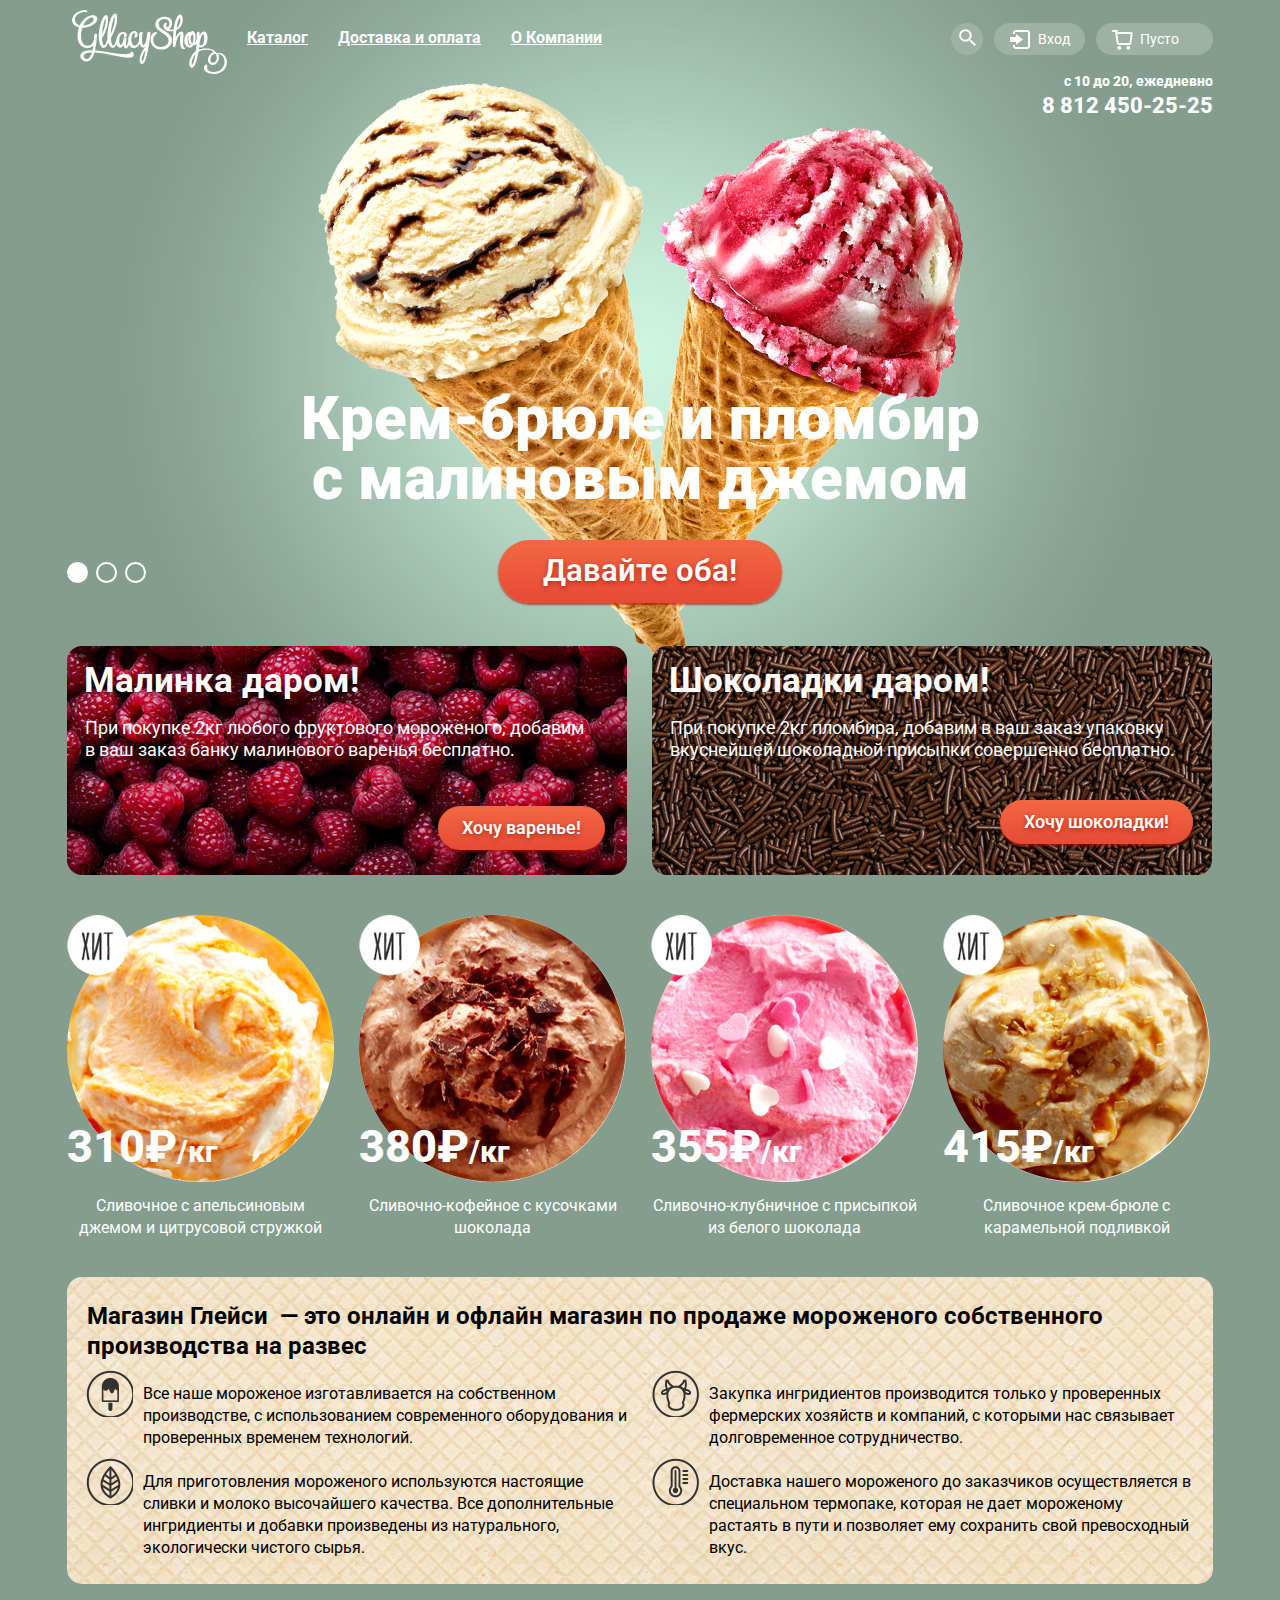
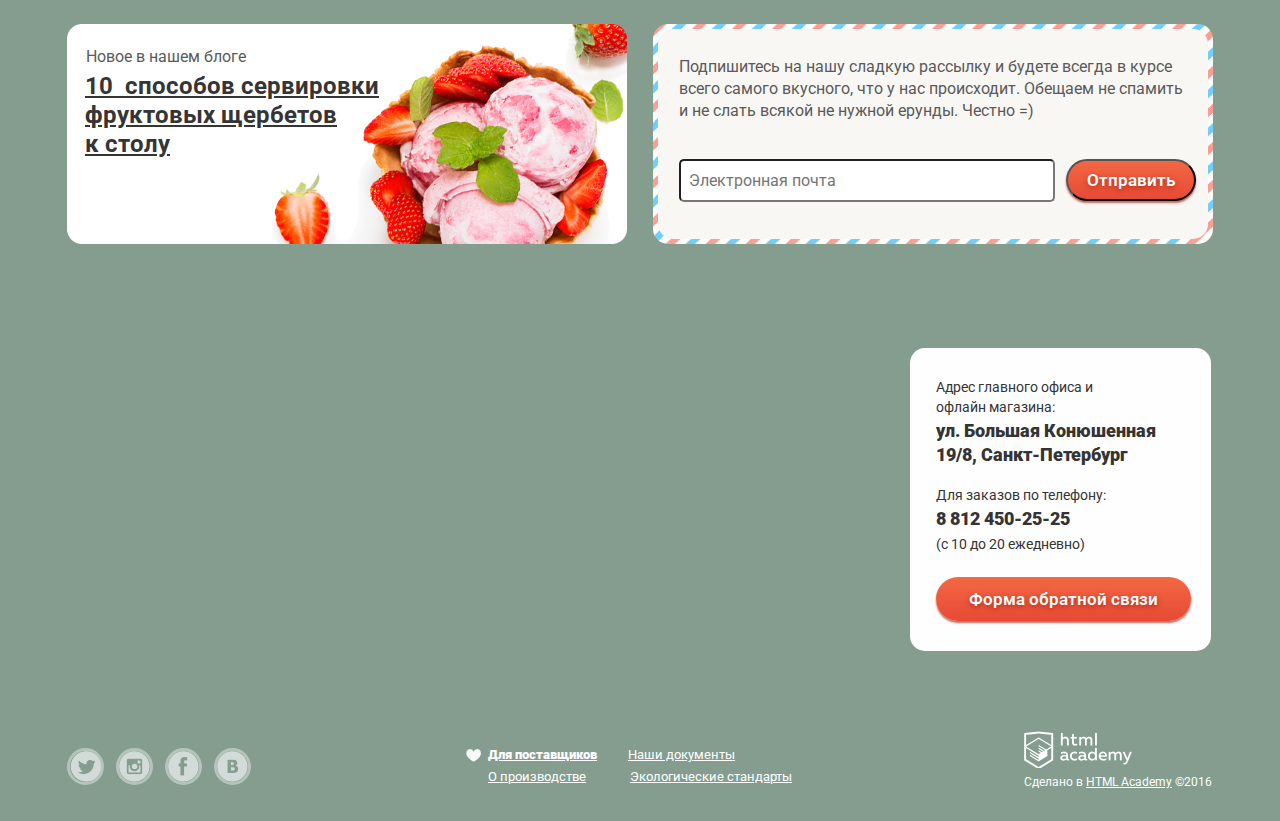
==== index.html @ 942606e0 "Ховеры финал" ====
<!DOCTYPE html>
<html lang="ru">
  <head>
    <meta charset="utf-8">
    <title>Gllacy Shop</title>
    <link href="https://fonts.googleapis.com/css?family=Roboto:700,900,500&subset=latin,cyrillic" rel="stylesheet" type="text/css">
    <link rel="stylesheet" href="css/normalize.css">
    <link rel="stylesheet" href="css/style.css">
  </head>
  <body>
    <input type="radio" id="btn-1" name="toggle" checked>
    <input type="radio" id="btn-2" name="toggle">
    <input type="radio" id="btn-3" name="toggle">
    <div class="site-wrapper">
      <div class="content-wrapper">
        <header class="main-header clearfix">
          <img class="header-logo" src="img/main-logo.svg" alt="Gllacy Shop" width="154" height="64">
          <nav class="main-navigation">
            <ul class="topmenu">
              <li>
                <a href="catalog.html">Каталог</a>
                <ul class="submenu">
                  <li>
                    <a href="#">Новинки</a>
                  </li>
                  <li>
                    <a href="catalog.html">Сливочное</a>
                  </li>
                  <li>
                    <a href="#">Щербеты</a>
                  </li>
                  <li>
                    <a href="#">Фруктовый лед</a>
                  </li>
                  <li>
                    <a href="#">Мелорин</a>
                  </li>
                </ul>
              </li>
              <li>
                <a href="#">Доставка и оплата</a>
              </li>
              <li>
                <a href="#">О Компании</a>
              </li>
            </ul>
          </nav>
          <div class="user-block-wrapper">
            <div class="user-block">
              <div class="user-block1">
                <a class="user-block-item search" href="#">Поиск</a>
                <div class="search-field">
                  <form action="#" method="post">
                    <input type="text" name="search" placeholder="Что ищем?">
                </form>
                </div>
              </div>
              <div class="user-block2 clearfix">
                <a class="user-block-item login" href="#">Вход</a>
                <div class="login-field">
                  <form action="#" method="post">
                    <input type="text" name="login" placeholder="Электронная почта">
                    <input type="password" name="password" placeholder="Пароль">
                  </form>
                  <div class="login-btn">
                    <a class="login-btn-enter" href="#">Войти</a>
                  </div>
                  <div class="login-links">
                    <a href="#">Забыли пароль?</a>
                    <a href="#">Новая регистрация</a>
                  </div>
                </div>
              </div>
              <div class="user-block3">
                <a class="user-block-item cart" href="#">Пусто</a>
                <div class="cart-field clearfix">
                  <table>
                    <tr>
                      <td class="cell-1">
                        <button type="button">Удалить</button>
                      </td>
                      <td class="cell-2">
                        <img src="img/1.jpg" alt="Мороженое" width="33" height="33">
                      </td>
                      <td class="cell-3">Пломбир с апельсиновым джемом</td>
                      <td class="cell-4">1,5 кг <span>х 200 руб.</span></td>
                      <td class="cell-5">300 руб.</td>
                    </tr>
                    <tr>
                      <td>
                        <button type="button">Удалить</button>
                      </td>
                      <td>
                        <img src="img/3.jpg" alt="Мороженое" width="33" height="33">
                      </td>
                      <td>Клубничный пломбир с присыпкой из белого шоколада</td>
                      <td>1,5 кг <span>х 300 руб.</span></td>
                      <td>450 руб.</td>
                    </tr>
                  </table>
                  <p>Итого: 750 руб.</p>
                  <a class="cart-btn" href="#">Оформить заказ</a>
                </div>
              </div>
            </div>
            <div class="header-contacts">
              <p>с 10 до 20, ежедневно<p>
              <div>8 812 450-25-25</div>
            </div>
          </div>
        </header>
        <div class="slider">
          <div class="slide" id="slide1">
            <div class="slide-title">Крем-брюле и пломбир с малиновым джемом</div>
            <a class="slide-btn" href="#">Давайте оба!</a>
          </div>
          <div class="slide" id="slide2">
            <div class="slide-title">Шоколадный пломбир и лимонный сорбет</div>
            <a class="slide-btn" href="#">Давайте оба!</a>
          </div>
          <div class="slide" id="slide3">
            <div class="slide-title">Пломбир с помадкой и клубничный щербет</div>
            <a class="slide-btn" href="#">Давайте оба!</a>
          </div>
          <div class="slider-controls">
            <label for="btn-1"></label>
            <label for="btn-2"></label>
            <label for="btn-3"></label>
          </div>
        </div>
        <main class="main-content">
          <section class="goods">
            <div class="action clearfix">
              <div class="action-item background-raspberry">
                <h2 class="action-header">Малинка даром!</h2>
                <p class="action-paragraph">При покупке 2кг любого фруктового мороженого, добавим<br>в ваш заказ банку малинового варенья бесплатно.</p>
                <a class="action-btn" href="#">Хочу варенье!</a>
              </div>
              <div class="action-item background-chocolate">
                <h2 class="action-header">Шоколадки даром!</h2>
                <p class="action-paragraph">При покупке 2кг пломбира, добавим в ваш заказ упаковку вкуснейшей шоколадной присыпки совершенно бесплатно.</p>
                <a class="action-btn1" href="#">Хочу шоколадки!</a>
              </div>
            </div>
            <div class="ice-cream">
              <div class="ice-cream-item">
                <div class="ice-cream-hit">
                  <img src="img/1.jpg" alt="Мороженое" width="267" height="267">
                  <p class="ice-cream-paragraph"><span>310&#8381;</span>/кг</p>
                </div>
                <div class="ice-cream-links">
                  <a href="#">Сливочное с апельсиновым джемом и цитрусовой стружкой</a>
                  <a class="btn btn-hidden" href="#">Быстрый просмотр</a>
                </div>
              </div>
              <div class="ice-cream-item">
                <div class="ice-cream-hit">
                  <img src="img/2.jpg" alt="Мороженое" width="267" height="267">
                  <p class="ice-cream-paragraph"><span>380&#8381;</span>/кг</p>
                </div>
                <div class="ice-cream-links">
                  <a href="#">Сливочно-кофейное с кусочками шоколада</a>
                  <a class="btn btn-hidden" href="#">Быстрый просмотр</a>
                </div>
              </div>
              <div class="ice-cream-item">
                <div class="ice-cream-hit">
                  <img src="img/3.jpg" alt="Мороженое" width="267" height="267">
                  <p class="ice-cream-paragraph"><span>355&#8381;</span>/кг</p>
                </div>
                <div class="ice-cream-links">
                  <a href="#">Сливочно-клубничное с присыпкой из белого шоколада</a>
                  <a class="btn btn-hidden" href="#">Быстрый просмотр</a>
                </div>
              </div>
              <div class="ice-cream-item">
                <div  class="ice-cream-hit">
                  <img src="img/4.jpg" alt="Мороженое" width="267" height="267">
                  <p class="ice-cream-paragraph"><span>415&#8381;</span>/кг</p>
                </div>
                <div class="ice-cream-links">
                  <a href="#">Сливочное крем-брюле с карамельной подливкой</a>
                  <a class="btn btn-hidden" href="#">Быстрый просмотр</a>
                </div>
              </div>
            </div>
          </section>
          <div class="about clearfix">
            <h3 class="about-header">Магазин Глейси&ensp;&#8212; это онлайн и офлайн магазин по продаже мороженого собственного производства на развес</h3>
            <div class="article article-ice-cream">
              <p>Все наше мороженое изготавливается на собственном производстве, с использованием современного оборудования и проверенных временем технологий.</p>
            </div>
            <div class="article article-cow">
              <p>Закупка ингридиентов производится только у проверенных фермерских хозяйств и компаний, с которыми нас связывает долговременное сотрудничество.</p>
            </div>
            <div class="article article-leaf">
              <p>Для приготовления мороженого используются настоящие сливки и молоко высочайшего качества. Все дополнительные ингридиенты и добавки произведены из натурального, экологически чистого сырья.</p>
            </div>
            <div class="article article-thermometer">
              <p>Доставка нашего мороженого до заказчиков осуществляется в специальном термопаке, которая не дает мороженому растаять в пути и позволяет ему сохранить свой превосходный вкус.</p>
            </div>
          </div>
          <div class="news clearfix">
            <div class="news-blog">
              <p>Новое в нашем блоге</p>
              <a href="#"><h3 class="news-header">10&ensp;способов сервировки<br>фруктовых щербетов<br>к столу</h3></a>
            </div>
            <div class="news-subscription">
              <div class="news-subscription-bg">
                <p>Подпишитесь на нашу сладкую рассылку и будете всегда в курсе всего самого вкусного, что у нас происходит. Обещаем не спамить<br>и не слать всякой не нужной ерунды. Честно =)</p>
                <form action="https://echo.htmlacademy.ru" method="post">
                  <input type="text" name="mail" placeholder="Электронная почта">
                  <button class="form-btn" type="submit"> Отправить</button>
                </form>
              </div>
            </div>
          </div>
        </main>
        <div class="map">
          <!-- Карта Google -->
          <!-- TODO: Как приделать маркер с мороженым к карте Google? -->
          <div class="map-contacts">
            <p class="map-contacts-normal">Адрес главного офиса и<br>офлайн магазина:</p>
            <div class="map-contacts-bold">ул. Большая Конюшенная<br>19/8, Санкт-Петербург</div>
            <p class="map-contacts-normal">Для заказов по телефону:</p>
            <div class="map-contacts-phone">8 812 450-25-25</div>
            <p class="map-contacts-normal">(с 10 до 20 ежедневно)</p>
            <a class="contacts-btn" href="#">Форма обратной связи</a>
          </div>
        </div>
        <footer class="main-footer clearfix">
          <div class="footer-social">
            <ul>
              <li>
                <a class="social social-twitter" href="#">Twitter</a>
              </li>
              <li>
                <a class="social social-instagram" href="#">Instagram</a>
              </li>
              <li>
                <a class="social social-facebook" href="#">Facebook</a>
              </li>
              <li>
                <a class="social social-vk" href="#">В Контакте</a>
              </li>
            </ul>
          </div>
          <div class="footer-documents">
            <ul>
              <li class="heart">
                <a href="#">Для поставщиков</a>
              </li>
              <li>
                <a href="#">Наши документы</a>
              </li>
              <li>
                <a href="#">О производстве</a>
              </li>
              <li>
                <a href="#">Экологические стандарты</a>
              </li>
            </ul>
          </div>
          <div class="footer-copyright">
            <img src="img/htmlacademy-logo.png" alt="HTML Academy" width="108" height="37">
            <p>Сделано в <a href="https://htmlacademy.ru/">HTML Academy</a> &#169;2016</p>
          </div>
        </footer>
      </div>
    </div>
    <script src="js/scripts.js"></script>
  </body>
</html>
---- css/style.css ----
body {
  font-size: 16px;
  line-height: 22px;
  font-family: "Roboto", "Arial", sans-serif;

  background-color: #849d8f;
}

body > input[type="radio"] {
  display: none;
}

/*=====Sprite=====*/
.sprite {
  display: block;

  background-image: url("../img/sprite.png");
  background-repeat: no-repeat;
}

.sprite-checkbox-off {
  width: 20px;
  height: 20px;

  background-position: -10px -10px;
}

.sprite-checkbox-on {
  width: 20px;
  height: 20px;

  background-position: -10px -50px;
}

.sprite-icon-cart {
  width: 21px;
  height: 20px;

  background-position: -10px -90px;
}

.sprite-icon-cow {
  width: 47px;
  height: 47px;

  background-position: -10px -130px;
}

.sprite-icon-fb {
  width: 31px;
  height: 31px;

  background-position: -10px -197px;
}

.sprite-icon-heart {
  width: 15px;
  height: 13px;

  background-position: -10px -248px;
}

.sprite-icon-ice-cream {
  width: 47px;
  height: 47px;

  background-position: -10px -281px;
}

.sprite-icon-instagram {
  width: 31px;
  height: 31px;

  background-position: -10px -348px;
}

.sprite-icon-leaf {
  width: 47px;
  height: 47px;

  background-position: -10px -399px;
}

.sprite-icon-login {
  width: 20px;
  height: 19px;

  background-position: -10px -466px;
}

.sprite-icon-search {
  width: 17px;
  height: 17px;

  background-position: -10px -505px;
}

.sprite-icon-thermometer {
  width: 47px;
  height: 47px;

  background-position: -10px -542px;
}

.sprite-icon-twitter {
  width: 31px;
  height: 31px;

  background-position: -10px -609px;
}

.sprite-icon-vk {
  width: 31px;
  height: 31px;

  background-position: -10px -660px;
}

.sprite-radio-off {
  width: 20px;
  height: 20px;

  background-position: -10px -711px;
}

.sprite-radio-on {
  width: 20px;
  height: 20px;

  background-position: -10px -751px;
}

.sprite {
  display: block;

  background-image: url("../img/hover-sprite.png");
  background-repeat: no-repeat;
}

.sprite-hover-cart {
  width: 21px;
  height: 20px;

  background-position: -10px -10px;
}

.sprite-hover-login {
  width: 20px;
  height: 19px;

  background-position: -10px -50px;
}

.sprite-hover-search {
  width: 17px;
  height: 17px;

  background-position: -10px -89px;
}

.site-wrapper {
  background-repeat: no-repeat;
  background-position: top center;

  -webkit-transition: background-image 0.5s ease, background-color 0.5s ease;
          transition: background-image 0.5s ease, background-color 0.5s ease;
}

.site-wrapper:before,
.site-wrapper:after {
  content: "";

  visibility: hidden;
}

.site-wrapper:before,
.site-wrapper:after {
  background-image: url("../img/slide-picture1.png");
}

.site-wrapper:after {
  background-image: url("../img/slide-picture2.png");
}

.content-wrapper {
  min-width: 860px;
  max-width: 1146px;
  margin: 0 auto;
  padding: 0 27px;
}

.clearfix::after {
  content: "";

  display: table;
  clear: both;
}

/*=====Slider=====*/
.slider {
  position: relative;

  padding-top: 270px;

  text-align: center;
  color: #ffffff;
}

.slide {
  display: none;
}

.slide-title {
  width: 700px;
  margin: 0 auto;
  margin-bottom: 30px;

  font-weight: 900;
  font-size: 60px;
  line-height: 60.35px;
}

.slide-btn {
  display: inline-block;
  margin-bottom: 43px;
  padding: 0 45px;

  font-weight: 600;
  font-size: 31.48px;
  line-height: 62.93px;
  vertical-align: top;
  color: #ffffff;
  text-decoration: none;
  text-shadow: 0 2px 5px rgba(160, 32, 11, 0.76);

  background: #f26843;
  background: -webkit-linear-gradient(top, #f26843 0%, #e74a35 100%);
  background:         linear-gradient(to bottom, #f26843 0%, #e74a35 100%);
  border-radius: 100px;
  box-shadow: 0 2px 2px rgba(172, 16, 0, 0.64);
}

.slide-btn:hover {
  background: -webkit-linear-gradient(top, #f58669 0%, #ec6f5e 100%);
  background:         linear-gradient(to bottom, #f58669 0%, #ec6f5e 100%);
  box-shadow: 0 2px 2px rgba(172, 16, 0, 1);
}

.slide-btn:active {
  background: -webkit-linear-gradient(top, #d84732 0%, #e1613e 100%);
  background:         linear-gradient(to bottom, #d84732 0%, #e1613e 100%);
  box-shadow: inset 0 2px 2px rgba(172, 16, 0, 1);
}

.slider-controls {
  position: absolute;
  bottom: 62px;
  left: 0;
  z-index: 20;

  font-size: 0;
}

.slider-controls label {
  display: inline-block;
  width: 17px;
  height: 17px;
  margin-right: 8px;

  vertical-align: top;

  background-color: transparent;
  border: 2px solid #ffffff;
  border-radius: 50%;
  cursor: pointer;
}

#btn-1:checked ~ .site-wrapper #slide1,
#btn-2:checked ~ .site-wrapper #slide2,
#btn-3:checked ~ .site-wrapper #slide3 {
  display: block;
}

#btn-1:checked ~ .site-wrapper {
  background-color: #849d8f;
  background-image: url("../img/slide-picture1.png");
}

#btn-2:checked ~ .site-wrapper {
  background-color: #8996a6;
  background-image: url("../img/slide-picture2.png");
}

#btn-3:checked ~ .site-wrapper {
  background-color: #9d8b84;
  background-image: url("../img/slide-picture3.png");
}

#btn-1:checked ~ .site-wrapper label[for="btn-1"],
#btn-2:checked ~ .site-wrapper label[for="btn-2"],
#btn-3:checked ~ .site-wrapper label[for="btn-3"] {
  background-color: #ffffff;
}

/*=====Header=====*/
.header-logo {
  float: left;
  width: 165px;
  padding-top: 10px;
}

.main-navigation {
  float: left;
  width: 600px;
  padding-top: 17px;
}

.main-navigation ul {
  position: relative;

  padding: 0;

  list-style: none;
  font-size: 0;
}

.main-navigation > ul > li {
  position: relative;

  display: inline-block;
  padding-bottom: 10px;

  font-size: 16px;
  line-height: 22px;
  vertical-align: top;
}

.main-navigation > ul > li > a {
  display: block;
  padding: 10px 15px;

  font-weight: bold;
  font-size: 16px;
  color: #ffffff;
}

.main-navigation > ul > li > a:hover {
  color: #343434;
  text-decoration: none;

  background-color: #f7f6f3;
  border-radius: 30px;
}

.topmenu .submenu {
  position: absolute;
  top: 43px;
  left: -8px;
  z-index: 20;

  display: none;
  width: 144px;
  margin: 0;

  background-color: #f8f7f4;
  border-radius: 5px;
}

.topmenu li:hover .submenu {
  display: block;
}

ul.submenu {
  padding: 0;
}

.submenu li {
  display: block;
  margin: 0;

  font-size: 14px;
  line-height: 19px;

  border-radius: 5px;
}

.submenu li:hover {
  background-color: #fbded9;
}

.submenu a {
  display: block;
  padding-top: 8px;
  padding-bottom: 8px;
  padding-left: 20px;

  font-weight: 500;
  font-size: 14px;
  line-height: 19px;
  color: #343434;
  text-decoration: none;
}

.submenu li:first-child a {
  font-weight: 900;
}

.submenu li:first-child::after {
  content: "";
  position: absolute;
  top: 35px;
  left: 6px;

  display: block;
  width: 128px;
  height: 1px;

  background-color: rgba(52, 52, 52, 0.2);
}

.user-block-wrapper {
  float: right;
  width: 290px;
  padding-top: 23px;
}

.user-block {
  margin-bottom: 12px;
  padding-left: 28px;

  font-size: 0;
}

.user-block > div {
  display: inline-block;

  font-size: 14px;
  vertical-align: top;
}

.user-block-item {
  display: block;

  color: #ffffff;
  text-decoration: none;
}

.user-block1 {
  position: relative;

  padding-bottom: 3px;
}

.user-block2 {
  position: relative;

  padding-bottom: 3px;
}

.user-block3 {
  position: relative;

  padding-bottom: 3px;
}

.search {
  display: block;
  width: 32px;
  height: 32px;
  margin-right: 11px;

  font-size: 0;

  background-color: #9db1a5;
  background-image: url("../img/sprite.png");
  background-repeat: no-repeat;
  background-position: -2px -499px;
  border-radius: 50%;
}

.search:hover {
  background-color: #f8f7f4;
  background-image: url("../img/hover-sprite.png");
  background-repeat: no-repeat;
  background-position: -3px -82px;
}

.login {
  width: 75px;
  height: 27px;
  margin-right: 11px;
  padding-top: 5px;
  padding-left: 16px;

  background-color: #9db1a5;
  border-radius: 30px;
}

.login:hover {
  color: #323232;

  background-color: #f8f7f4;
}

.login::before {
  content: "";

  display: inline-block;
  width: 20px;
  height: 20px;
  margin-right: 8px;

  vertical-align: middle;

  background-image: url("../img/sprite.png");
  background-repeat: no-repeat;
  background-position: -10px -466px;
}

.login:hover::before {
  background-image: url("../img/hover-sprite.png");
  background-repeat: no-repeat;
  background-position: -10px -50px;
}

.cart {
  width: 101px;
  height: 27px;
  padding-top: 5px;
  padding-left: 16px;

  background-color: #9db1a5;
  border-radius: 30px;
}

.cart:hover {
  color: #323232;

  background-color: #f8f7f4;
}

.cart::before {
  content: "";

  display: inline-block;
  width: 21px;
  height: 20px;
  margin-right: 7px;

  vertical-align: middle;

  background-image: url("../img/sprite.png");
  background-repeat: no-repeat;
  background-position: -10px -90px;
}

.cart:hover::before {
  background-image: url("../img/hover-sprite.png");
  background-repeat: no-repeat;
  background-position: -10px -10px;
}

.search-field {
  position: absolute;
  top: 35px;
  left: -308px;

  display: none;
  padding: 14px;

  background-color: #f8f7f4;
  border-radius: 5px;
}

.user-block1:hover .search-field {
  display: block;
}

.search-field input[type="text"] {
  display: block;
  width: 290px;
  height: 37px;
  padding: 0 8px;

  border-radius: 5px;
}

.login-field {
  position: absolute;
  top: 35px;
  left: -179px;
  z-index: 20;

  display: none;
  padding: 14px;
  padding-top: 22px;
  padding-bottom: 12px;

  background-color: #f8f7f4;
  border-radius: 5px;
}

.user-block2:hover .login-field {
  display: block;
}

.login-field input[type="text"],
input[type="password"] {
  display: block;
  width: 215px;
  height: 37px;
  padding: 0 8px;
  padding-left: 15px;

  border-radius: 5px;
}

.login-field input[type="text"] {
  margin-bottom: 7px;
}

.login-btn {
  float: left;
  width: 105px;
  margin-right: 17px;
}

.login-btn-enter {
  display: inline-block;
  margin-top: 13px;
  padding: 5px 30px;

  font-size: 15px;
  line-height: 24.3px;
  vertical-align: top;
  color: #ffffff;
  text-decoration: none;
  text-shadow: 0 2px 5px rgba(160, 32, 11, 0.76);

  background: #f26843;
  background: -webkit-linear-gradient(top, #f26843 0%, #e74a35 100%);
  background:         linear-gradient(to bottom, #f26843 0%, #e74a35 100%);
  border-radius: 100px;
  box-shadow: 0 2px 2px rgba(172, 16, 0, 0.64);
}

.login-btn-enter:hover {
  background: -webkit-linear-gradient(top, #f58669 0%, #ec6f5e 100%);
  background:         linear-gradient(to bottom, #f58669 0%, #ec6f5e 100%);
  box-shadow: 0 2px 2px rgba(172, 16, 0, 1);
}

.login-btn-enter:active {
  background: -webkit-linear-gradient(top, #d84732 0%, #e1613e 100%);
  background:         linear-gradient(to bottom, #d84732 0%, #e1613e 100%);
  box-shadow: inset 0 2px 2px rgba(172, 16, 0, 1);
}

.login-links {
  float: right;
  width: 120px;
  padding-top: 10px;

  font-size: 13px;
  line-height: 22.3px;
}

.login-links a {
  color: #333333;
}

.cart-field {
  position: absolute;
  top: 36px;
  left: -422px;
  z-index: 20;

  display: none;
  padding: 20px 15px;
  padding-top: 13px;

  background-color: #f8f7f4;
  border-radius: 5px;
}

.user-block3:hover .cart-field {
  display: block;
}

.cart-field table {
  height: 123px;
  margin-bottom: 15px;

  border-collapse: collapse;
  font-size: 13px;
  line-height: 14px;
  color: #333333;

  border-bottom: 1px solid #cacac7;
}

td {
  padding: 7px 5px;
}

.cell-1 {
  width: 10px;
}

.cell-2 {
  width: 36px;
}

.cell-3 {
  width: 253px;
}

.cell-4 {
  width: 132px;
  padding-left: 6px;
}

.cell-5 {
  width: 67px;
}

.cart-field table span {
  color: #808080;
}

.cart-field button {
  position: relative;

  font-size: 0;

  background-color: #f8f7f4;
  border: 0;
  outline: 0;
}

.cart-field button::before {
  content: "";
  position: absolute;
  top: 0;
  left: 0;

  width: 1px;
  height: 14px;

  background-color: #3e3e3e;
  -webkit-transform: rotate(45deg);
          transform: rotate(45deg);
}

.cart-field button::after {
  content: "";
  position: absolute;
  top: 0;
  left: 0;

  width: 1px;
  height: 14px;

  background-color: #3e3e3e;
  -webkit-transform: rotate(-45deg);
          transform: rotate(-45deg);
}

.cart-field img {
  border-radius: 50%;
}

.cart-field p {
  margin: 0;
  padding-right: 9px;

  font-weight: 900;
  font-size: 15px;
  line-height: 20px;
  text-align: right;
  color: #333333;
}

.cart-field a {
  float: right;
}

.cart-btn {
  display: inline-block;
  margin-top: 13px;
  padding: 5px 21px;

  font-size: 15px;
  line-height: 24.3px;
  vertical-align: top;
  color: #ffffff;
  text-decoration: none;
  text-shadow: 0 2px 5px rgba(160, 32, 11, 0.76);

  background: #f26843;
  background: -webkit-linear-gradient(top, #f26843 0%, #e74a35 100%);
  background:         linear-gradient(to bottom, #f26843 0%, #e74a35 100%);
  border-radius: 100px;
  box-shadow: 0 2px 2px rgba(172, 16, 0, 0.64);
}

.cart-btn:hover {
  background: -webkit-linear-gradient(top, #f58669 0%, #ec6f5e 100%);
  background:         linear-gradient(to bottom, #f58669 0%, #ec6f5e 100%);
  box-shadow: 0 2px 2px rgba(172, 16, 0, 1);
}

.cart-btn:active {
  background: -webkit-linear-gradient(top, #d84732 0%, #e1613e 100%);
  background:         linear-gradient(to bottom, #d84732 0%, #e1613e 100%);
  box-shadow: inset 0 2px 2px rgba(172, 16, 0, 1);
}

.header-contacts {
  text-align: right;
}

.header-contacts > p {
  margin: 0;

  font-weight: 800;
  font-size: 14px;
  line-height: 22px;
  color: #ffffff;
}

.header-contacts > div {
  font-weight: 800;
  font-size: 22px;
  line-height: 27px;
  color: #ffffff;
}

/*=====Main=====*/
.main-content {
  margin-bottom: 104px;
}

.action {
  margin-bottom: 40px;
}

.action-item {
  float: left;
  width: 560px;
  min-height: 229px;
  margin-right: 25px;
}

.action-item:last-child {
  margin-right: 0;
}

.action-header {
  margin: 0;
  padding-top: 24px;
  padding-left: 17px;

  font-size: 35px;
  color: #ffffff;
}

.action-paragraph {
  margin: 0;
  margin-top: 25px;
  margin-left: 18px;

  font-size: 18px;
  color: #ffffff;
}

.action-btn {
  display: inline-block;
  margin-top: 45px;
  margin-left: 371px;
  padding: 11px 24px;

  font-weight: 600;
  font-size: 18px;
  line-height: 22px;
  vertical-align: top;
  color: #ffffff;
  text-decoration: none;
  text-shadow: 0 2px 5px rgba(160, 32, 11, 0.76);

  background: #f26843;
  background: -webkit-linear-gradient(top, #f26843 0%, #e74a35 100%);
  background:         linear-gradient(to bottom, #f26843 0%, #e74a35 100%);
  border-radius: 100px;
  box-shadow: 0 2px 2px rgba(172, 16, 0, 0.64);
}

.action-btn:hover {
  background: -webkit-linear-gradient(top, #f58669 0%, #ec6f5e 100%);
  background:         linear-gradient(to bottom, #f58669 0%, #ec6f5e 100%);
  box-shadow: 0 2px 2px rgba(172, 16, 0, 1);
}

.action-btn:active {
  background: -webkit-linear-gradient(top, #d84732 0%, #e1613e 100%);
  background:         linear-gradient(to bottom, #d84732 0%, #e1613e 100%);
  box-shadow: inset 0 2px 2px rgba(172, 16, 0, 1);
}

.action-btn1 {
  display: inline-block;
  margin-top: 39px;
  margin-left: 348px;
  padding: 11px 24px;

  font-weight: 600;
  font-size: 18px;
  line-height: 22px;
  vertical-align: top;
  color: #ffffff;
  text-decoration: none;
  text-shadow: 0 2px 5px rgba(160, 32, 11, 0.76);

  background: #f26843;
  background: -webkit-linear-gradient(top, #f26843 0%, #e74a35 100%);
  background:         linear-gradient(to bottom, #f26843 0%, #e74a35 100%);
  border-radius: 100px;
  box-shadow: 0 2px 2px rgba(172, 16, 0, 0.64);
}

.action-btn1:hover {
  background: -webkit-linear-gradient(top, #f58669 0%, #ec6f5e 100%);
  background:         linear-gradient(to bottom, #f58669 0%, #ec6f5e 100%);
  box-shadow: 0 2px 2px rgba(172, 16, 0, 1);
}

.action-btn1:active {
  background: -webkit-linear-gradient(top, #d84732 0%, #e1613e 100%);
  background:         linear-gradient(to bottom, #d84732 0%, #e1613e 100%);
  box-shadow: inset 0 2px 2px rgba(172, 16, 0, 1);
}


.background-raspberry {
  background-image: url("../img/raspberry-background.png");
  background-repeat: no-repeat;
}

.background-chocolate {
  background-image: url("../img/chocolate-background.png");
  background-repeat: no-repeat;
}

.ice-cream {
  margin-bottom: 38px;

  font-size: 0;
}

.ice-cream-item {
  position: relative;

  display: inline-block;
  width: 267px;
  margin-right: 25px;

  font-size: 16px;
  line-height: 22px;
  vertical-align: top;
}

.ice-cream-item:last-child {
  margin-right: 0;
}

.ice-cream-hit {
  margin-bottom: 7px;
}

.ice-cream-hit::before {
  content: "";
  position: absolute;

  display: block;
  width: 61px;
  height: 61px;

  background-image: url("../img/hit.png");
  background-repeat: no-repeat;
}

.ice-cream-item img {
  border-radius: 50%;
}

.ice-cream-links {
  text-align: center;
}

.ice-cream-links a {
  font-size: 16px;
  line-height: 22px;
  text-align: center;
  color: #ffffff;
  text-decoration: none;
}

.ice-cream-paragraph {
  position: absolute;
  bottom: 46px;

  font-weight: 800;
  font-size: 30px;
  color: #ffffff;
}

.ice-cream-paragraph span {
  font-size: 45px;
}

.btn-hidden {
  display: none;
}

.about {
  min-height: 307px;
  margin-bottom: 40px;

  background-image: url("../img/waffles-background.jpg");
  border-radius: 15px;
}

.about-header {
  margin: 0;
  padding-top: 24px;
  padding-bottom: 22px;
  padding-left: 20px;

  font-size: 24px;
  line-height: 30px;
}

.article {
  position: relative;

  float: left;
  width: 485px;
  margin-right: 5px;
  padding-bottom: 22px;
  padding-left: 76px;

  font-size: 16px;
  line-height: 22px;
  text-align: left;
}

.article p {
  margin: 0;
}

.article-ice-cream::before {
  content: "";
  position: absolute;
  top: -13px;
  left: 19px;

  display: block;
  width: 47px;
  height: 47px;

  background-image: url("../img/sprite.png");
  background-repeat: no-repeat;
  background-position: -10px -281px;
}

.article-cow::before {
  content: "";
  position: absolute;
  top: -13px;
  left: 19px;

  display: block;
  width: 47px;
  height: 47px;

  background-image: url("../img/sprite.png");
  background-repeat: no-repeat;
  background-position: -10px -130px;
}

.article-leaf::before {
  content: "";
  position: absolute;
  top: -13px;
  left: 19px;

  display: block;
  width: 47px;
  height: 47px;

  background-image: url("../img/sprite.png");
  background-repeat: no-repeat;
  background-position: -10px -399px;
}

.article-thermometer::before {
  content: "";
  position: absolute;
  top: -13px;
  left: 19px;

  display: block;
  width: 47px;
  height: 47px;

  background-image: url("../img/sprite.png");
  background-repeat: no-repeat;
  background-position: -10px -542px;
}

.news-blog {
  float: left;
  width: 560px;
  min-height: 220px;

  background-image: url("../img/blog-background.png");
  background-repeat: no-repeat;
}

.news-blog > p {
  margin: 0;
  margin-top: 22px;
  margin-left: 19px;

  font-size: 16px;
  color: #5a5a5a;
}

.news-blog > a {
  color: #353535;
}

.news-header {
  margin: 0;
  margin-top: 4px;
  margin-left: 18px;

  font-size: 24px;
  line-height: 29px;
  color: #353535;
  text-decoration: none;
}

.news-subscription {
  float: right;
  box-sizing: border-box;
  width: 560px;
  min-height: 220px;
  padding: 5px;

  background-image: url("../img/mail.jpg");
  background-size: cover;
  border-radius: 15px;
}

.news-subscription-bg {
  min-height: 183px;
  padding-top: 27px;
  padding-left: 21px;

  background: #f8f7f4;
  background-repeat: no-repeat;
  border-radius: 15px;
}

.news-subscription-bg p {
  margin: 0;
  margin-bottom: 37px;

  font-size: 16px;
  line-height: 22px;
  color: #5a5a5a;
}

.news-subscription-bg input[type="text"] {
  width: 356px;
  height: 37px;
  padding-right: 8px;
  padding-left: 8px;

  border-radius: 5px;
}

.form-btn {
  display: inline-block;
  margin-left: 7px;
  padding: 7px 19px;

  font-weight: 600;
  font-size: 17px;
  line-height: 24.3px;
  vertical-align: top;
  color: #ffffff;
  text-decoration: none;
  text-shadow: 0 2px 5px rgba(160, 32, 11, 0.76);

  background: #f26843;
  background: -webkit-linear-gradient(top, #f26843 0%, #e74a35 100%);
  background:         linear-gradient(to bottom, #f26843 0%, #e74a35 100%);
  border-radius: 100px;
  outline: none;
  box-shadow: 0 2px 2px rgba(172, 16, 0, 0.64);
}

.form-btn:hover {
  background: -webkit-linear-gradient(top, #f58669 0%, #ec6f5e 100%);
  background:         linear-gradient(to bottom, #f58669 0%, #ec6f5e 100%);
  box-shadow: 0 2px 2px rgba(172, 16, 0, 1);
}

.form-btn:active {
  background: -webkit-linear-gradient(top, #d84732 0%, #e1613e 100%);
  background:         linear-gradient(to bottom, #d84732 0%, #e1613e 100%);
  box-shadow: inset 0 2px 2px rgba(172, 16, 0, 1);
}

/*=====Map=====*/
.map {
  margin-bottom: 80px;
}

.map-contacts {
  width: 275px;
  padding-top: 29px;
  padding-left: 26px;

  background-color: #fefefe;
  border-radius: 15px;
  -webkit-transform: translateX(843px);
          transform: translateX(843px);
}

.map-contacts-normal {
  margin: 0;
  padding-bottom: 2px;

  font-size: 14px;
  line-height: 20px;
  color: #343434;
}

.map-contacts-bold {
  padding-bottom: 18px;

  font-weight: 900;
  font-size: 18px;
  line-height: 24px;
  color: #343434;
}

.map-contacts-phone {
  padding-bottom: 3px;

  font-weight: 900;
  font-size: 18px;
  line-height: 24px;
  color: #343434;
}

.contacts-btn {
  display: inline-block;
  margin-top: 21px;
  margin-bottom: 30px;
  padding: 10px 33px;

  font-weight: 600;
  font-size: 17px;
  line-height: 24.3px;
  vertical-align: top;
  color: #ffffff;
  text-decoration: none;
  text-shadow: 0 2px 5px rgba(160, 32, 11, 0.76);

  background: #f26843;
  background: -webkit-linear-gradient(top, #f26843 0%, #e74a35 100%);
  background:         linear-gradient(to bottom, #f26843 0%, #e74a35 100%);
  border-radius: 100px;
  outline: none;
  box-shadow: 0 2px 2px rgba(172, 16, 0, 0.64);
}

.contacts-btn:hover {
  background: -webkit-linear-gradient(top, #f58669 0%, #ec6f5e 100%);
  background:         linear-gradient(to bottom, #f58669 0%, #ec6f5e 100%);
  box-shadow: 0 2px 2px rgba(172, 16, 0, 1);
}

.contacts-btn:active {
  background: -webkit-linear-gradient(top, #d84732 0%, #e1613e 100%);
  background:         linear-gradient(to bottom, #d84732 0%, #e1613e 100%);
  box-shadow: inset 0 2px 2px rgba(172, 16, 0, 1);
}

/*=====Footer=====*/
.main-footer {
  padding-bottom: 30px;
}

.footer-social {
  float: left;
  width: 267px;
  margin-right: 154px;
  padding-top: 17px;
}

.footer-social ul {
  padding: 0;

  list-style: none;
  font-size: 0;
}

.footer-social li {
  display: inline-block;
  margin-right: 12px;

  font-size: 13px;
  line-height: 18px;
  vertical-align: top;
}

.footer-social a {
  font-size: 0;
}

.social {
  display: block;
  width: 31px;
  height: 31px;

  border: 3px solid #c2cec7;
  border-radius: 50%;
  opacity: 0.5;
}

.social-twitter {
  width: 31px;
  height: 31px;

  background-image: url("../img/sprite.png");
  background-repeat: no-repeat;
  background-position: -10px -609px;
  opacity: 0.8;
}

.social-instagram {
  width: 31px;
  height: 31px;

  background-image: url("../img/sprite.png");
  background-repeat: no-repeat;
  background-position: -10px -348px;
  opacity: 0.8;
}

.social-facebook {
  width: 31px;
  height: 31px;

  background-image: url("../img/sprite.png");
  background-repeat: no-repeat;
  background-position: -10px -197px;
  opacity: 0.8;
}

.social-vk {
  width: 31px;
  height: 31px;

  background-image: url("../img/sprite.png");
  background-repeat: no-repeat;
  background-position: -10px -660px;
  opacity: 0.8;
}

.footer-documents {
  float: left;
  width: 348px;
  padding-top: 15px;
}

.footer-documents ul {
  position: relative;

  padding: 0;

  list-style: none;
  font-size: 0;
}

.footer-documents li {
  display: inline-block;
  margin-right: 31px;

  font-size: 13px;
  line-height: 18px;
  vertical-align: top;
}

.footer-documents li:nth-child(3) {
  margin-right: 44px;
}

.footer-documents a {
  color: #ffffff;
}

.heart {
  font-weight: 900;
}

.heart::before {
  content: "";
  position: absolute;
  top: 3px;
  left: -22px;

  display: block;
  width: 15px;
  height: 13px;

  background-image: url("../img/sprite.png");
  background-repeat: no-repeat;
  background-position: -10px -248px;
}

.footer-copyright {
  float: right;
  width: 189px;

  font-size: 12px;
  line-height: 18px;
  color: #fefefe;
}

.footer-copyright p {
  margin: 0;
}

.footer-copyright a {
  color: #fefefe;
}

/*=====Catalog=====*/
.catalog-header {
  margin-bottom: 5px;
}

.breadcrumbs {
  float: left;
  width: 850px;
  padding-top: 21px;
}

.breadcrumbs-links {
  position: relative;

  margin-right: 16px;

  font-size: 14px;
  line-height: 19px;
  color: #ffffff;
}

.breadcrumbs-links::after {
  content: "\bb";
  position: absolute;
  top: -1px;
  left: 60px;
}

.disabled {
  font-size: 14px;
  line-height: 19px;
  color: #ffffff;
  text-decoration: none;

  cursor: default;

  pointer-events: none;
}

.main-content-header {
  margin: 0;
  margin-bottom: 30px;

  font-weight: 900;
  font-size: 35px;
  line-height: 30px;
  color: #ffffff;
}

.features {
  position: relative;
}

.features-select {
  margin: 0;
  padding: 0;

  border: 0;
}

.features-select legend {
  margin-bottom: 5px;
  margin-left: 16px;

  font-size: 14px;
  line-height: 19px;
  color: #ffffff;
}

.features-select select {
  width: 192px;
  height: 35px;
  padding-left: 14px;

  font-size: 16px;
  line-height: 22px;
  color: #ffffff;
  text-transform: lowercase;

  background-color: #a9b9af;
  border-radius: 20px;
  outline: none;

  -webkit-appearance: none;
     -moz-appearance: none;
          appearance: none;
}

.features-select legend::after {
  content: "";
  position: absolute;
  top: 40px;
  left: 169px;

  width: 8px;
  height: 5px;

  background-image: url("../img/select-marker.png");
  background-repeat: no-repeat;
}

.pages {
  text-align: right;
}

.features-select {
  display: inline-block;

  font-size: 14px;
  line-height: 18px;
}

.features-select-item {
  display: inline-block;
  margin-bottom: 20px;

  font-size: 16px;
  line-height: 1.2;
  vertical-align: top;
}
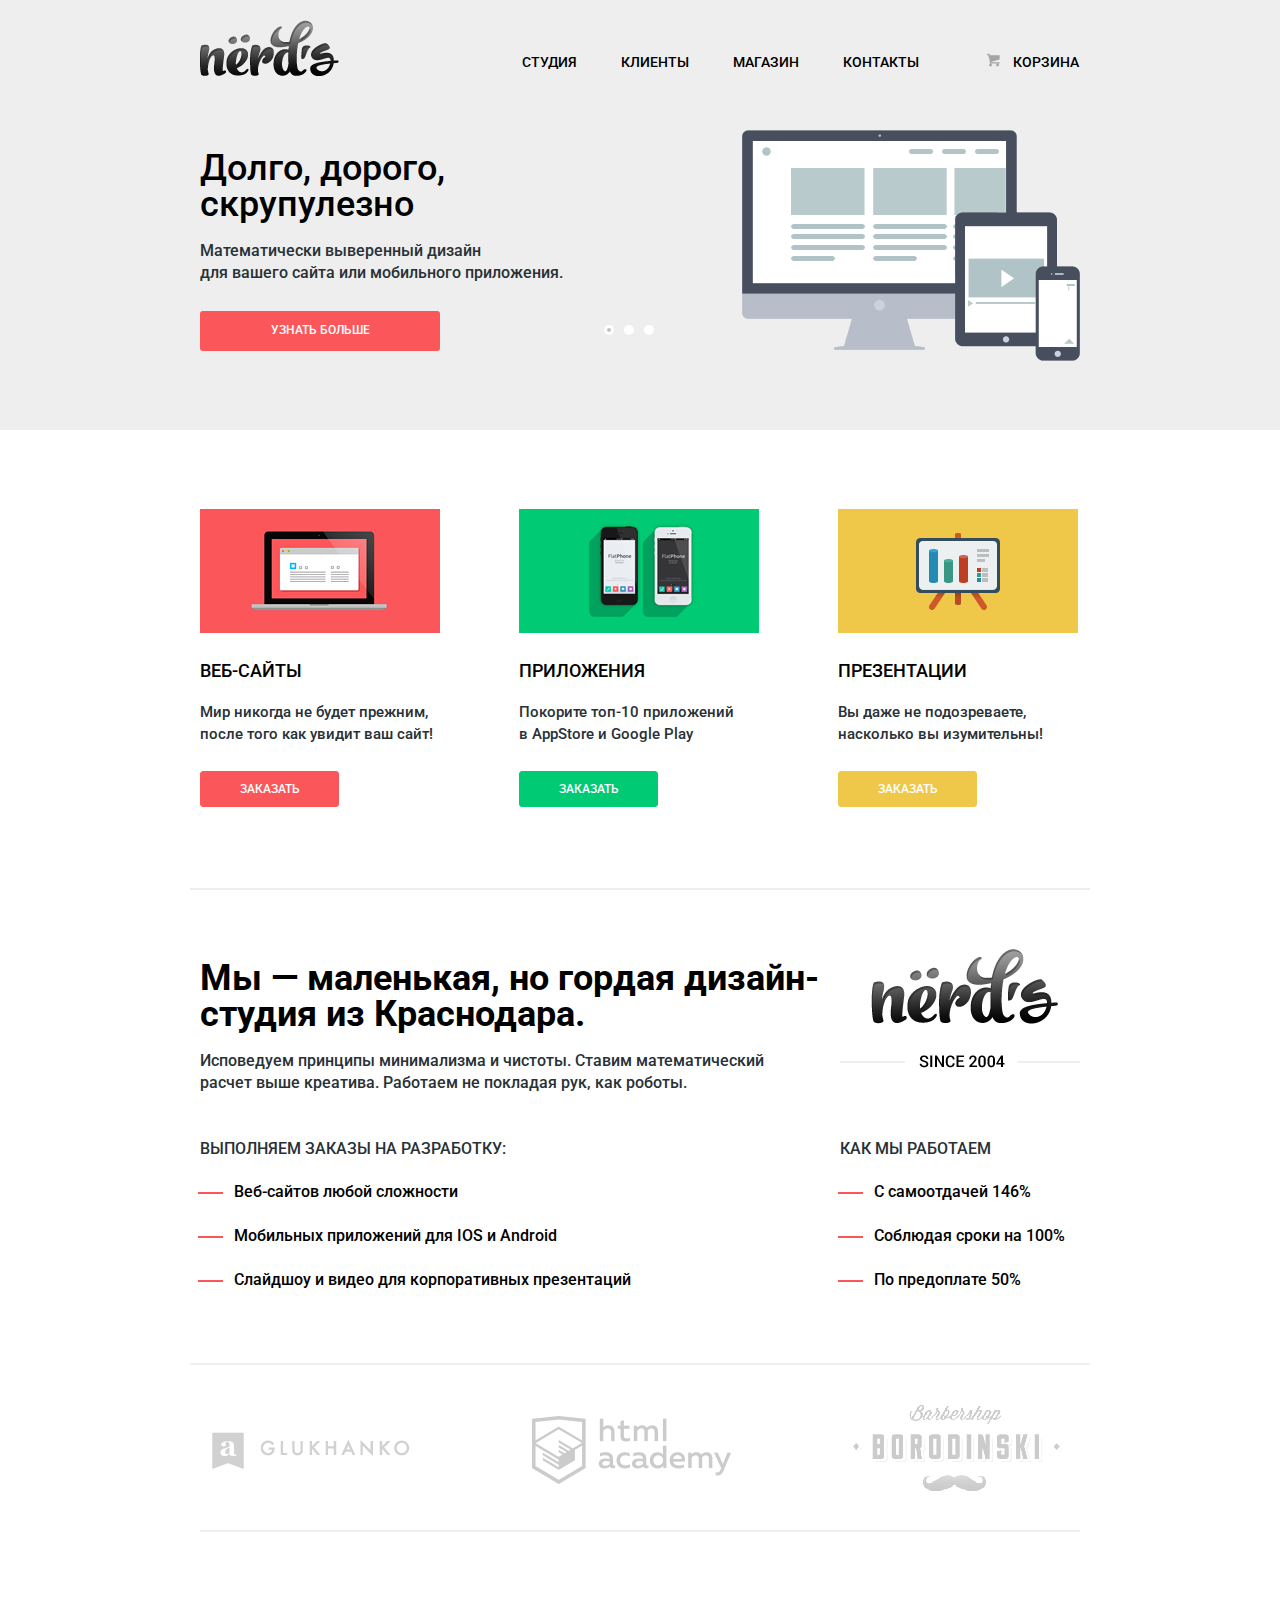
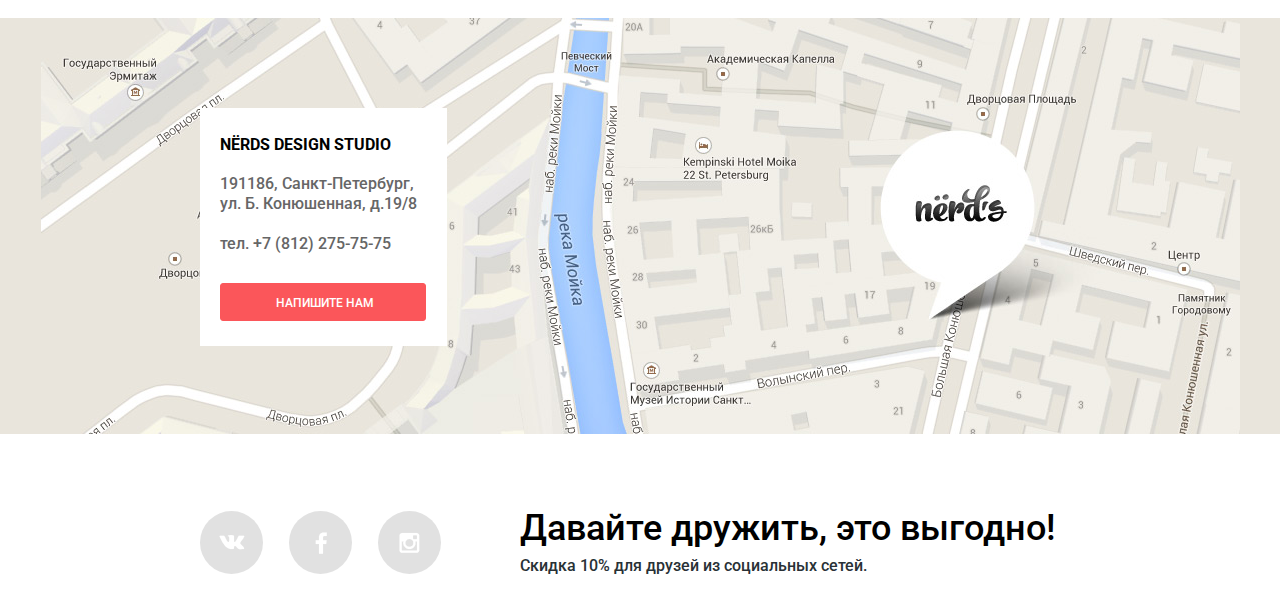
==== commit 0a6abee1: "1" ====
--- a/index.html
+++ b/index.html
@@ -2,272 +2,192 @@
 <html lang="ru">
   <head>
     <meta charset="utf-8">
-    <title>Gllacy Shop</title>
-    <link href="https://fonts.googleapis.com/css?family=Roboto:700,900,500&subset=latin,cyrillic" rel="stylesheet" type="text/css">
+    <title>HTML Academy: Нёрдс</title>
+    <link href='https://fonts.googleapis.com/css?family=Roboto:500,400&subset=latin,cyrillic' rel='stylesheet' type='text/css'>
     <link rel="stylesheet" href="css/normalize.css">
-    <link rel="stylesheet" href="css/style.css">
+    <link rel="stylesheet" href="css/style.min.css">
   </head>
   <body>
-    <input type="radio" id="btn-1" name="toggle" checked>
-    <input type="radio" id="btn-2" name="toggle">
-    <input type="radio" id="btn-3" name="toggle">
-    <div class="site-wrapper">
-      <div class="content-wrapper">
-        <header class="main-header clearfix">
-          <img class="header-logo" src="img/main-logo.svg" alt="Gllacy Shop" width="154" height="64">
-          <nav class="main-navigation">
-            <ul class="topmenu">
-              <li>
-                <a href="catalog.html">Каталог</a>
-                <ul class="submenu">
-                  <li>
-                    <a href="#">Новинки</a>
-                  </li>
-                  <li>
-                    <a href="catalog.html">Сливочное</a>
-                  </li>
-                  <li>
-                    <a href="#">Щербеты</a>
-                  </li>
-                  <li>
-                    <a href="#">Фруктовый лед</a>
-                  </li>
-                  <li>
-                    <a href="#">Мелорин</a>
-                  </li>
-                </ul>
-              </li>
-              <li>
-                <a href="#">Доставка и оплата</a>
-              </li>
-              <li>
-                <a href="#">О Компании</a>
-              </li>
-            </ul>
-          </nav>
-          <div class="user-block-wrapper">
-            <div class="user-block">
-              <div class="user-block1">
-                <a class="user-block-item search" href="#">Поиск</a>
-                <div class="search-field">
-                  <form action="#" method="post">
-                    <input type="text" name="search" placeholder="Что ищем?">
-                </form>
-                </div>
-              </div>
-              <div class="user-block2 clearfix">
-                <a class="user-block-item login" href="#">Вход</a>
-                <div class="login-field">
-                  <form action="#" method="post">
-                    <input type="text" name="login" placeholder="Электронная почта">
-                    <input type="password" name="password" placeholder="Пароль">
-                  </form>
-                  <div class="login-btn">
-                    <a class="login-btn-enter" href="#">Войти</a>
-                  </div>
-                  <div class="login-links">
-                    <a href="#">Забыли пароль?</a>
-                    <a href="#">Новая регистрация</a>
-                  </div>
-                </div>
-              </div>
-              <div class="user-block3">
-                <a class="user-block-item cart" href="#">Пусто</a>
-                <div class="cart-field clearfix">
-                  <table>
-                    <tr>
-                      <td class="cell-1">
-                        <button type="button">Удалить</button>
-                      </td>
-                      <td class="cell-2">
-                        <img src="img/1.jpg" alt="Мороженое" width="33" height="33">
-                      </td>
-                      <td class="cell-3">Пломбир с апельсиновым джемом</td>
-                      <td class="cell-4">1,5 кг <span>х 200 руб.</span></td>
-                      <td class="cell-5">300 руб.</td>
-                    </tr>
-                    <tr>
-                      <td>
-                        <button type="button">Удалить</button>
-                      </td>
-                      <td>
-                        <img src="img/3.jpg" alt="Мороженое" width="33" height="33">
-                      </td>
-                      <td>Клубничный пломбир с присыпкой из белого шоколада</td>
-                      <td>1,5 кг <span>х 300 руб.</span></td>
-                      <td>450 руб.</td>
-                    </tr>
-                  </table>
-                  <p>Итого: 750 руб.</p>
-                  <a class="cart-btn" href="#">Оформить заказ</a>
-                </div>
-              </div>
-            </div>
-            <div class="header-contacts">
-              <p>с 10 до 20, ежедневно<p>
-              <div>8 812 450-25-25</div>
-            </div>
-          </div>
-        </header>
+    <header class="main-header">
+      <div class="container clearfix">
+        <div class="main-logo">
+          <img src="img/main-logo.png" width="139" height="56" alt="Студия Nerds">
+        </div>
+        <nav class="main-navigation">
+          <ul class="main-navigation-list">
+            <li>
+              <a href="#">Студия</a>
+            </li>
+            <li>
+              <a href="#">Клиенты</a>
+            </li>
+            <li>
+              <a href="./catalog.html">Магазин</a>
+            </li>
+            <li>
+              <a href="#">Контакты</a>
+            </li>
+          </ul>
+        </nav>
+        <div class="cart">
+          <a class="icon-basket" href="#">Корзина
+          </a>
+        </div>
+      </div>
+      <div class="container">
         <div class="slider">
-          <div class="slide" id="slide1">
-            <div class="slide-title">Крем-брюле и пломбир с малиновым джемом</div>
-            <a class="slide-btn" href="#">Давайте оба!</a>
-          </div>
-          <div class="slide" id="slide2">
-            <div class="slide-title">Шоколадный пломбир и лимонный сорбет</div>
-            <a class="slide-btn" href="#">Давайте оба!</a>
-          </div>
-          <div class="slide" id="slide3">
-            <div class="slide-title">Пломбир с помадкой и клубничный щербет</div>
-            <a class="slide-btn" href="#">Давайте оба!</a>
-          </div>
+          <input type="radio" id="btn-1" name="toggle" checked>
+          <input type="radio" id="btn-2" name="toggle">
+          <input type="radio" id="btn-3" name="toggle">
           <div class="slider-controls">
             <label for="btn-1"></label>
             <label for="btn-2"></label>
             <label for="btn-3"></label>
           </div>
-        </div>
-        <main class="main-content">
-          <section class="goods">
-            <div class="action clearfix">
-              <div class="action-item background-raspberry">
-                <h2 class="action-header">Малинка даром!</h2>
-                <p class="action-paragraph">При покупке 2кг любого фруктового мороженого, добавим<br>в ваш заказ банку малинового варенья бесплатно.</p>
-                <a class="action-btn" href="#">Хочу варенье!</a>
-              </div>
-              <div class="action-item background-chocolate">
-                <h2 class="action-header">Шоколадки даром!</h2>
-                <p class="action-paragraph">При покупке 2кг пломбира, добавим в ваш заказ упаковку вкуснейшей шоколадной присыпки совершенно бесплатно.</p>
-                <a class="action-btn1" href="#">Хочу шоколадки!</a>
+          <div class="slides">
+            <div class="slide">
+              <div class="slide-text">
+                <div class="slide-title">Долго, дорого, скрупулезно
+                </div>
+                <p class="slide-paragraph">Математически выверенный дизайн<br>для вашего сайта или мобильного приложения.</p>
+                <a class="btn" href="#">Узнать больше</a>
               </div>
             </div>
-            <div class="ice-cream">
-              <div class="ice-cream-item">
-                <div class="ice-cream-hit">
-                  <img src="img/1.jpg" alt="Мороженое" width="267" height="267">
-                  <p class="ice-cream-paragraph"><span>310&#8381;</span>/кг</p>
-                </div>
-                <div class="ice-cream-links">
-                  <a href="#">Сливочное с апельсиновым джемом и цитрусовой стружкой</a>
-                  <a class="btn btn-hidden" href="#">Быстрый просмотр</a>
-                </div>
-              </div>
-              <div class="ice-cream-item">
-                <div class="ice-cream-hit">
-                  <img src="img/2.jpg" alt="Мороженое" width="267" height="267">
-                  <p class="ice-cream-paragraph"><span>380&#8381;</span>/кг</p>
-                </div>
-                <div class="ice-cream-links">
-                  <a href="#">Сливочно-кофейное с кусочками шоколада</a>
-                  <a class="btn btn-hidden" href="#">Быстрый просмотр</a>
-                </div>
-              </div>
-              <div class="ice-cream-item">
-                <div class="ice-cream-hit">
-                  <img src="img/3.jpg" alt="Мороженое" width="267" height="267">
-                  <p class="ice-cream-paragraph"><span>355&#8381;</span>/кг</p>
-                </div>
-                <div class="ice-cream-links">
-                  <a href="#">Сливочно-клубничное с присыпкой из белого шоколада</a>
-                  <a class="btn btn-hidden" href="#">Быстрый просмотр</a>
-                </div>
-              </div>
-              <div class="ice-cream-item">
-                <div  class="ice-cream-hit">
-                  <img src="img/4.jpg" alt="Мороженое" width="267" height="267">
-                  <p class="ice-cream-paragraph"><span>415&#8381;</span>/кг</p>
-                </div>
-                <div class="ice-cream-links">
-                  <a href="#">Сливочное крем-брюле с карамельной подливкой</a>
-                  <a class="btn btn-hidden" href="#">Быстрый просмотр</a>
-                </div>
+            <div class="slide">
+              <div class="slide-text">
+                <div class="slide-title">Любите ли вы математику, как любим ее мы?</div>
+                <p class="slide-paragraph">Нашим дизайнерам мы удаляем нейроны, ответственные<br> за креатив, чтобы дать им возможность все просчитать</p>
+                <a class="btn" href="#">Узнать больше</a>
               </div>
             </div>
-          </section>
-          <div class="about clearfix">
-            <h3 class="about-header">Магазин Глейси&ensp;&#8212; это онлайн и офлайн магазин по продаже мороженого собственного производства на развес</h3>
-            <div class="article article-ice-cream">
-              <p>Все наше мороженое изготавливается на собственном производстве, с использованием современного оборудования и проверенных временем технологий.</p>
-            </div>
-            <div class="article article-cow">
-              <p>Закупка ингридиентов производится только у проверенных фермерских хозяйств и компаний, с которыми нас связывает долговременное сотрудничество.</p>
-            </div>
-            <div class="article article-leaf">
-              <p>Для приготовления мороженого используются настоящие сливки и молоко высочайшего качества. Все дополнительные ингридиенты и добавки произведены из натурального, экологически чистого сырья.</p>
-            </div>
-            <div class="article article-thermometer">
-              <p>Доставка нашего мороженого до заказчиков осуществляется в специальном термопаке, которая не дает мороженому растаять в пути и позволяет ему сохранить свой превосходный вкус.</p>
-            </div>
-          </div>
-          <div class="news clearfix">
-            <div class="news-blog">
-              <p>Новое в нашем блоге</p>
-              <a href="#"><h3 class="news-header">10&ensp;способов сервировки<br>фруктовых щербетов<br>к столу</h3></a>
-            </div>
-            <div class="news-subscription">
-              <div class="news-subscription-bg">
-                <p>Подпишитесь на нашу сладкую рассылку и будете всегда в курсе всего самого вкусного, что у нас происходит. Обещаем не спамить<br>и не слать всякой не нужной ерунды. Честно =)</p>
-                <form action="https://echo.htmlacademy.ru" method="post">
-                  <input type="text" name="mail" placeholder="Электронная почта">
-                  <button class="form-btn" type="submit"> Отправить</button>
-                </form>
+            <div class="slide">
+              <div class="slide-text">
+                <div class="slide-title">Только наркотики,<br>только хардкор!</div>
+                <p class="slide-paragraph">Все дизайнерские решения в нашей компании принимаются<br>
+    только под воздействием качественных галлюциногенов</p>
+                <a class="btn" href="#">Узнать больше</a>
               </div>
             </div>
           </div>
-        </main>
-        <div class="map">
-          <!-- Карта Google -->
-          <!-- TODO: Как приделать маркер с мороженым к карте Google? -->
-          <div class="map-contacts">
-            <p class="map-contacts-normal">Адрес главного офиса и<br>офлайн магазина:</p>
-            <div class="map-contacts-bold">ул. Большая Конюшенная<br>19/8, Санкт-Петербург</div>
-            <p class="map-contacts-normal">Для заказов по телефону:</p>
-            <div class="map-contacts-phone">8 812 450-25-25</div>
-            <p class="map-contacts-normal">(с 10 до 20 ежедневно)</p>
-            <a class="contacts-btn" href="#">Форма обратной связи</a>
+        </div>
+      </div>
+    </header>
+    <main class="index-main">
+      <section class="features container clearfix">
+        <div class="features-item">
+          <img src="img/websites.png" width="240" height="124" alt="Веб-сайты" class="features-logo">
+          <h2 class="features-name">Веб-сайты</h2>
+          <p class="features-paragraph">
+            Мир никогда не будет прежним,
+            после того как увидит ваш сайт!
+          </p>
+          <a href="#" class="btn btn-red">Заказать</a>
+        </div>
+        <div class="features-item">
+          <img src="img/apps.png" width="240" height="124" alt="Приложения" class="features-logo">
+          <h2 class="features-name">Приложения</h2>
+          <p class="features-paragraph">
+            Покорите топ-10 приложений<br>
+            в AppStore и Google Play
+          </p>
+          <a href="#" class="btn btn-green">Заказать</a>
+        </div>
+        <div class="features-item">
+          <img src="img/presentations.png" width="240" height="124" alt="Презентации" class="features-logo">
+          <h2 class="features-name">Презентации</h2>
+          <p class="features-paragraph">
+            Вы даже не подозреваете,
+            насколько вы изумительны!
+          </p>
+          <a href="#" class="btn btn-yellow">Заказать</a>
+        </div>
+      </section>
+      <section class="about container clearfix">
+        <div class="about-left">
+          <h1 class="studio">
+            Мы — маленькая, но гордая
+            дизайн-студия из Краснодара.
+          </h1>
+          <p class="studio-paragraph">
+            Исповедуем принципы минимализма и чистоты. Ставим математический<br>
+            расчет выше креатива. Работаем не покладая рук, как роботы.
+          </p>
+          <p class="studio-paragraph-up">Выполняем заказы на разработку:</p>
+          <ul class="studio-list">
+            <li class="studio-list-item">Веб-сайтов любой сложности</li>
+            <li class="studio-list-item">Мобильных приложений для IOS и Android</li>
+            <li class="studio-list-item">Слайдшоу и видео для корпоративных презентаций</li>
+          </ul>
+        </div>
+        <div class="about-right">
+          <div class="logo">
+            <img src="img/second-logo.png" width="240" height="119" alt="Студия Nerds">
+          </div>
+          <p class="studio-paragraph-up">Как мы работаем</p>
+          <ul class="studio-list">
+            <li class="studio-list-item">С самоотдачей 146%</li>
+            <li class="studio-list-item">Соблюдая сроки на 100%</li>
+            <li class="studio-list-item">По предоплате 50%</li>
+          </ul>
+        </div>
+      </section>
+      <div class="portfolio container clearfix">
+        <a href="#" class="portfolio-item">
+          <img src="img/glukhanko.png" width="198" height="37" alt="Glukhanko">
+        </a>
+        <a href="#" class="portfolio-item">
+          <img src="img/html-academy.png" width="199" height="68" alt="HTML Academy">
+        </a>
+        <a href="#" class="portfolio-item">
+          <img src="img/borodinski.png" width="209" height="90" alt="Barbershop Borodinski">
+        </a>
+      </div>
+    </main>
+    <footer class="main-footer">
+      <div class="map">
+        <iframe src="https://www.google.com/maps/embed?pb=!1m18!1m12!1m3!1d1998.5989424124054!2d30.320894616195037!3d59.9387968690478!2m3!1f0!2f0!3f0!3m2!1i1024!2i768!4f13.1!3m3!1m2!1s0x4696310fca5ba729%3A0xea9c53d4493c879f!2z0JHQvtC70YzRiNCw0Y8g0JrQvtC90Y7RiNC10L3QvdCw0Y8g0YPQuy4sIDE5LCDQodCw0L3QutGCLdCf0LXRgtC10YDQsdGD0YDQsywgMTkxMTg2!5e0!3m2!1sru!2sru!4v1456318989151" allowfullscreen></iframe>
+        <div class="container clearfix">
+          <section class="map-contacts">
+            <b class="map-contacts-header">Nёrds Design Studio</b>
+            <p class="map-contacts-paragraph">
+              191186, Санкт-Петербург,<br>
+              ул. Б. Конюшенная, д.19/8
+            </p>
+            <p class="map-contacts-paragraph">тел. +7 (812) 275-75-75</p>
+            <a href="form.html" class="btn-contacts">Напишите нам</a>
+          </section>
+        </div>
+      </div>
+      <div class="container clearfix">
+        <div class="footer-social">
+          <a class="social-btn social-btn-vk" href="#">Вконтакте</a>
+          <a class="social-btn social-btn-fb" href="#">Фейсбук</a>
+          <a class="social-btn social-btn-inst" href="#">Инстаграм</a>
+        </div>
+        <div class="discont">
+            <p class="discont-paragraph1">Давайте дружить, это выгодно!</p>
+            <p class="discont-paragraph2">Скидка 10% для друзей из социальных сетей.</p>
+        </div>
+      </div>
+    </footer>
+    <div class="modal-window">
+      <button class="modal-window-close" type="button" title="Закрыть"></button>
+      <form class="modal-form" action="https://echo.htmlacademy.ru" method="post">
+        <div class="modal-text clearfix">
+          <div class="modal-text-name">
+            <label for="name">Ваше имя:</label>
+            <input type="text" name="name" id="name" placeholder="Представьтесь, пожалуйста">
+          </div>
+          <div class="modal-text-e-mail">
+            <label for="e-mail">Ваш e-mail:</label>
+            <input type="text" name="e-mail" id="e-mail" placeholder="Для отправки ответа">
           </div>
         </div>
-        <footer class="main-footer clearfix">
-          <div class="footer-social">
-            <ul>
-              <li>
-                <a class="social social-twitter" href="#">Twitter</a>
-              </li>
-              <li>
-                <a class="social social-instagram" href="#">Instagram</a>
-              </li>
-              <li>
-                <a class="social social-facebook" href="#">Facebook</a>
-              </li>
-              <li>
-                <a class="social social-vk" href="#">В Контакте</a>
-              </li>
-            </ul>
-          </div>
-          <div class="footer-documents">
-            <ul>
-              <li class="heart">
-                <a href="#">Для поставщиков</a>
-              </li>
-              <li>
-                <a href="#">Наши документы</a>
-              </li>
-              <li>
-                <a href="#">О производстве</a>
-              </li>
-              <li>
-                <a href="#">Экологические стандарты</a>
-              </li>
-            </ul>
-          </div>
-          <div class="footer-copyright">
-            <img src="img/htmlacademy-logo.png" alt="HTML Academy" width="108" height="37">
-            <p>Сделано в <a href="https://htmlacademy.ru/">HTML Academy</a> &#169;2016</p>
-          </div>
-        </footer>
-      </div>
+        <label for="feedback">Текст письма:</label>
+        <textarea name="feedback" id="feedback" placeholder="В свободной форме"></textarea>
+        <button class="btn-modal" type="submit">Отправить</button>
+      </form>
     </div>
-    <script src="js/scripts.js"></script>
+    <script src="js/scripts.min.js"></script>
   </body>
 </html>
--- a/css/style.min.css
+++ b/css/style.min.css
@@ -0,0 +1 @@
+body,html{margin:0;padding:0}body{font-size:16px;font-family:"Roboto","Arial",sans-serif;font-weight:500;font-style:normal;color:#000;background:#fff;min-width:900px}@font-face{font-weight:400;font-style:normal;font-family:"symbols-nerds";src:url("../fonts/symbols-nerds.woff") format("woff"),url("../fonts/symbols-nerds.woff2") format("woff2")}[class*=" icon-"]::before,[class^=icon-]::before{display:inline-block;vertical-align:top;width:1em;margin-right:.2em;margin-left:.2em;font-weight:400;line-height:1em;font-family:"symbols-nerds";text-align:center;text-transform:none;text-decoration:inherit;font-style:normal;font-variant:normal;speak:none}.icon-facebook::before{content:"\66"}.icon-twitter::before{content:"\74"}.icon-vk::before{content:"\76"}.icon-up-dir::before{content:"\25b2"}.icon-down-dir::before{content:"\25bc"}.icon-circle::before{content:"\25cb"}.icon-circle-dot::before{content:"\25cf"}.icon-check-off::before{content:"\2610"}.icon-check-on::before{content:"\2611"}.icon-instagramm::before{content:"📷"}h2{font-size:18px;line-height:30px;color:#000}.slider{position:relative;width:880px;min-height:310px;margin-top:33px}.slider input[type=radio]{position:absolute;opacity:0}.slider-controls{position:absolute;bottom:95px;left:49%;width:200px;height:10px;margin-left:-102px;text-align:center;z-index:1000}.slider-controls label{display:inline-block;vertical-align:top;width:4px;height:4px;margin:0 3px;background:#fff;border:3px solid #fff;border-radius:50%;cursor:pointer}#btn-1:checked~.slider-controls label[for=btn-1],#btn-2:checked~.slider-controls label[for=btn-2],#btn-3:checked~.slider-controls label[for=btn-3]{background:#c1c1c1}.slide{top:0;left:0;width:100%;height:100%;overflow:hidden}.slide-text{width:465px;padding:30px 0;color:#283136}.slide-title{font-size:36px;line-height:36px;color:#000;padding-bottom:2px}.slide-paragraph{line-height:22px}.slide .btn{display:block;width:240px;padding:10px 0;margin-top:27px;font-size:12px;color:#fff;text-transform:uppercase;text-align:center;text-decoration:none;background:#fb565a;border-radius:3px}.slide .btn:hover{background-color:#d6494d}.slide .btn:active{background-color:#b63538;box-shadow:inset 0 3px 0 0 #9b2d30}.slide:nth-child(1){background-color:#eee;background-image:url("../img/slider-1.png");background-repeat:no-repeat;background-position:100% 10px}.slide:nth-child(2),.slide:nth-child(3){background-color:#eee;background-repeat:no-repeat}.slide:nth-child(2){background-image:url("../img/slider-2.png");background-position:100% 10px}.slide:nth-child(3){background-image:url("../img/slider-3.png");background-position:100% 0}.slide{display:none}#btn-1:checked~.slides .slide:nth-child(1),#btn-2:checked~.slides .slide:nth-child(2),#btn-3:checked~.slides .slide:nth-child(3){display:block}.clearfix::after{content:"";display:table;clear:both}.main-header{background:#eee;padding-top:20px}.header-block{padding-bottom:35px}.container{width:880px;padding-left:10px;padding-right:10px;margin-left:auto;margin-right:auto}.main-logo{float:left;margin-right:102px}.main-logo,.main-logo img{width:139px;height:56px}.main-navigation{margin-top:17px;width:500px;float:left;text-align:right}.main-navigation-list{margin:0;padding:0;list-style:none;font-size:0}.main-navigation-list li{display:inline-block;vertical-align:top;font-size:14px;line-height:30px;font-weight:500;text-transform:uppercase}.main-navigation-list a{text-decoration:none;display:block;color:#000;padding:10px 22px}.main-navigation-list a:hover{color:#fb565a}.main-navigation-list a:active{color:#000;opacity:.4}.active-link::after{content:"";position:relative;top:-5px;left:0;display:block;height:2px;width:67px;background-color:#fb565a}a.disabled{pointer-events:none;cursor:default}.cart{width:100px;float:right;position:relative}.cart a{text-decoration:none;display:inline-block;vertical-align:top;font-size:14px;line-height:30px;font-weight:500;color:#000;text-transform:uppercase;padding:9px 9px 9px 33px;margin-top:18px}.cart a:hover{color:#fb565a}.cart a:active{color:#000;opacity:.4}.icon-basket::before{content:"\62";position:absolute;top:33px;left:1px;width:20px;height:20px;opacity:.3}.icon-basket:hover::before{opacity:1}.icon-basket:active::before{opacity:.15}.features{padding-top:79px;padding-bottom:81px;border-bottom:2px solid #eee}.features-item{width:240px;float:left;margin-right:79px;margin-bottom:0}.features-item:last-child{margin-right:0}.features-item img{width:240px;height:124px;margin-bottom:4px}.features-name{font-size:18px;line-height:30px;font-weight:500;text-transform:uppercase;color:#000}.features-paragraph{font-size:15px;line-height:22px;font-weight:500;color:#283136}.btn{display:block;width:137px;height:20px;color:#fff;text-decoration:none;font-size:12px;line-height:18px;text-transform:uppercase;text-align:center;padding-top:8px;padding-bottom:6px;margin-top:26px}.btn-red{background-color:#fb565a;border:1px solid #fb565a;border-radius:3px}.btn-red:hover{background-color:#d6494d;border:1px solid #d6494d}.btn-red:active{background-color:#b63538;border:1px solid #b63538;box-shadow:inset 0 3px 0 0 #9b2d30}.btn-green{background-color:#00ca74;border:1px solid #00ca74;border-radius:3px}.btn-green:hover{background-color:#01a25e;border:1px solid #01a25e}.btn-green:active{background-color:#009053;border:1px solid #009053;box-shadow:inset 0 3px 0 0 #007b47}.btn-yellow{background-color:#efc84a;border:1px solid #efc84a;border-radius:3px}.btn-yellow:hover{background-color:#d6ae2c;border:1px solid #d6ae2c}.btn-yellow:active{background-color:#c09b24;border:1px solid #c09b24;box-shadow:inset 0 3px 0 0 #a3841f}.about{padding-top:46px;padding-bottom:55px;border-bottom:2px solid #eee}.about-left{width:620px;float:left;margin-right:20px}.about-right{width:240px;float:left;margin-top:13px}.studio{font-size:36px;line-height:36px;margin-bottom:18px}.studio-paragraph,.studio-paragraph-up{font-size:16px;line-height:22px;color:#283136}.studio-paragraph{margin-bottom:44px}.studio-paragraph-up{text-transform:uppercase}.studio-list{padding:0;margin:0;list-style:none}.studio-list-item{font-size:16px;line-height:22px;padding-top:5px;padding-left:34px;margin-bottom:17px;position:relative}.studio-list-item::before{content:"";position:absolute;display:block;width:25px;height:2px;left:-2px;top:16px;background-color:#fb565a}.logo{margin-bottom:66px}.portfolio{border-bottom:2px solid #eee;font-size:0;padding:40px 0 35px;margin-bottom:86px}.portfolio-item{display:inline-block;vertical-align:middle;margin-right:110px;opacity:.2;padding-left:12px}.portfolio-item:active,.portfolio-item:hover{color:#231f20;opacity:1}.portfolio-item:last-child{margin-right:0}.map{background-color:#e9e5dc;background-image:url("../img/map.jpg");background-repeat:no-repeat;background-position:center;position:relative;font-size:0}.map iframe{width:100%;height:416px;border:0}.map-contacts{width:202px;background-color:#fff;padding:23px 25px 25px 20px;text-align:left;position:absolute;top:90px;left:50%;-webkit-transform:translateX(-440px);transform:translateX(-440px)}.map-contacts-header{font-size:16px;line-height:28px;text-transform:uppercase;color:#000}.map-contacts-paragraph{font-size:16px;line-height:20px;color:#666;display:block;padding-bottom:3px;margin-top:15px;margin-bottom:17px}.btn-contacts{display:block;width:196px;height:15px;color:#fff;text-decoration:none;font-size:12px;line-height:18px;text-transform:uppercase;text-align:center;background-color:#fb565a;border:1px solid #fb565a;border-radius:3px;padding:10px 2px 11px 6px;margin-top:26px}.btn-contacts:hover{background-color:#d6494d;border:1px solid #d6494d}.btn-contacts:active{background-color:#b63538;box-shadow:inset 0 3px 0 0 #9b2d30}.map-point{float:right;width:230px;margin-top:22px;margin-left:200px}.footer-social{width:300px;float:left;padding-top:30px;padding-bottom:30px;margin-top:30px;position:relative}.social-btn{display:inline-block;vertical-align:top;width:63px;height:63px;background-color:#e1e1e1;border-radius:50%;margin-top:17px;margin-right:22px;font-size:0}.social-btn:hover{background-color:#fb565a}.social-btn:last-child{margin-right:0}.social-btn:active{background-color:#d6494d;box-shadow:inset 0 3px 0 0 #b63e42}.social-btn-vk{background-image:url("../img/icon-vk.png")}.social-btn-fb,.social-btn-inst,.social-btn-vk{background-color:#e1e1e1;background-repeat:no-repeat;background-position:center}.social-btn-fb{background-image:url("../img/icon-facebook.png")}.social-btn-inst{background-image:url("../img/icon-instagramm.png")}.discont{width:560px;float:right;margin-top:39px}.discont-paragraph1{margin:0;font-size:36px;line-height:36px;padding:37px 0 9px;color:#000}.discont-paragraph2{padding:0;margin:0;font-size:16px;line-height:22px;color:#283136}.catalog-header{padding-top:30px}.description-header{width:700px;margin:17px auto 40px;padding-bottom:45px;text-align:center;font-size:40px;text-transform:uppercase}.choose{padding-top:74px}.menu{width:240px;float:left;margin-right:80px}.features-select1{padding-left:0;border:0;margin-bottom:34px}.features-select2{margin-bottom:14px}.features-select2,.features-select3{padding-left:0;border:0}legend{font-size:18px;line-height:30px;text-transform:uppercase;margin-bottom:10px}input[type=radio]+label,label{font-size:16px;line-height:20px;color:#283136}input[type=radio]{display:none}input[type=radio]+label{display:block;margin-bottom:20px;padding-left:33px;position:relative;cursor:pointer}input[type=radio]+label:hover{color:#000}input[type=radio]+label::before{content:"\25cb";position:absolute;top:0;left:0;color:#c1c1c1;font-size:28px;font-family:"symbols-nerds"}input[type=radio]+label:hover::before{color:#b5b5b5}input[type=radio]:checked+label::before{content:"\25cf"}input[type=radio]:disabled+label{opacity:.4}input[type=checkbox]{display:none}input[type=checkbox]+label{display:block;margin-bottom:20px;line-height:20px;padding-left:33px;position:relative;cursor:pointer}input[type=checkbox]+label:hover{color:#000}input[type=checkbox]+label::before{content:"\2610";position:absolute;top:0;left:0;color:#c1c1c1;font-size:28px;font-family:"symbols-nerds"}input[type=checkbox]+label:hover::before{color:#b5b5b5}input[type=checkbox]:checked+label::before{content:"\2611"}input[type=checkbox]:disabled+label{opacity:.4}.form-btn{background-color:#f1f1f1;width:155px;height:38px;font-size:12px;line-height:18px;color:#000;text-transform:uppercase;border:1px solid #f1f1f1;border-radius:3px;margin-top:26px;padding-left:9px;outline:none}.form-btn:hover{background-color:#e5e5e5;border:1px solid #e5e5e5}.form-btn:active{background-color:#d5d5d5;border:1px solid #d5d5d5;box-shadow:inset 0 3px 0 0 #b5b5b5}.shop{width:560px;float:left}.sort{margin-bottom:35px}.second-navigation-list{padding-left:0;margin-top:0}.second-navigation-list li{list-style:none;display:inline-block;vertical-align:top;margin:0;padding:0}.second-navigation-list a{margin:0 20px}.btn-sort{text-decoration:none;font-size:12px;line-height:18px;color:#000;opacity:.3;text-transform:uppercase;border-bottom:1px dotted #00ca74}.btn-sort:hover{opacity:1;border-bottom:1px solid #00ca74}.btn-sort:active{opacity:1;border-bottom:0}.span-sort{text-decoration:none;font-size:12px;line-height:18px;text-transform:uppercase;margin-right:14px}.sort-list-1{width:460px;float:left}.sort-list-2{width:80px;float:right;position:relative}.icon-down-dir{color:#00ca74}.icon-down-dir,.icon-up-dir{width:10px;display:inline-block;vertical-align:top;text-decoration:none;font-family:"symbols-nerds";font-size:23px;line-height:20px}.icon-down-dir::before,.icon-up-dir::before{width:0;margin-left:0}.icon-down-dir{margin-left:54px}.icon-down-dir:hover{color:#c1c1c1}.icon-down-dir:active{color:#000}.icon-up-dir,.icon-up-dir:hover{color:#c1c1c1}.icon-up-dir:active{color:#000}.catalog-item{width:240px;float:left;margin-right:80px;margin-bottom:106px;position:relative}.catalog-item::before{content:"";position:absolute;display:block;width:240px;height:30px;top:-30px;background-color:#f1f1f1;background-image:url("../img/browser-dark.png");opacity:.1}.catalog-item:hover::before{opacity:1}.catalog-item:nth-child(2n){margin-right:0}.catalog-item:nth-child(5),.catalog-item:nth-child(6){margin-bottom:0}.catalog-buy{background-color:#fff;height:140px;left:20px;padding:33px 20px 28px;position:absolute;text-align:center;top:20px;width:160px}.btn-buy,.catalog-buy .catalog-buy-header{display:block;text-decoration:none;font-size:18px;text-transform:uppercase}.catalog-buy .catalog-buy-header{min-height:35px;color:#000;line-height:24px}.catalog-buy p{font-size:14px;line-height:18px;margin:0;padding:0}.btn-buy{width:137px;height:20px;color:#fff;line-height:18px;text-align:center;padding-top:8px;padding-bottom:6px;margin-top:29px;margin-left:11px;background-color:#fb565a;border:1px solid #fb565a;border-radius:3px}.btn-buy:hover{background-color:#d6494d;border:1px solid #d6494d}.btn-buy:active{background-color:#b63538;border:1px solid #b63538;box-shadow:inset 0 3px 0 0 #9b2d30}.catalog-buy{display:none}.catalog-item:hover .catalog-buy{display:block}.pages{width:300px;float:left;margin-top:77px;margin-bottom:79px}.pages-btn{display:inline-block;vertical-align:top;width:35px;height:19px;background-color:#f1f1f1;text-decoration:none;text-transform:uppercase;text-align:center;padding-top:8px;padding-bottom:8px;color:#000;font-size:12px;line-height:18px;border:1px solid #f1f1f1;border-radius:3px;margin-right:7px}.pages-btn:last-child{width:140px}.pages .active{background-color:#fff;border:1px solid #f1f1f1;border-radius:3px}.pages-btn:hover:nth-child(n+2){background-color:#e5e5e5;border:1px solid #e5e5e5}.pages-btn:active:nth-child(n+2){background-color:#d5d5d5;border:1px solid #d5d5d5;box-shadow:inset 0 3px 0 0 #b5b5b5}main{background:#fff}.range-filter{width:240px}.range-controls{position:relative;height:41px;padding-top:39px;padding-right:20px;padding-left:20px;margin-bottom:13px;border-radius:5px;background:#f1f1f1}.range-controls .scale{height:2px;background:#d7dcde}.range-controls .bar{width:70%;height:2px;background:#00ca74}.range-controls .toggle{position:absolute;top:28px;left:0;width:4px;height:4px;cursor:pointer;border:8px solid #fff;border-radius:50%;background:#ababab;box-shadow:0 2px 1px 0 #cfcfcf}.range-controls .toggle-min{left:18px}.range-controls .toggle-max{left:158px}.price-controls{font-size:0;margin-right:1px;margin-bottom:2px}.price-controls label{font-size:16px;display:inline-block;vertical-align:top;width:50%}.max-price{text-align:right}.price-controls input{font-family:"Roboto","Arial",sans-serif;font-size:16px;width:60px;margin-left:10px;padding:8px 10px;text-align:center;color:#283136;border:none;border-radius:5px;outline:none;background:#f1f1f1}@-webkit-keyframes bounce{0%{-webkit-transform:translateX(-2000px);transform:translateX(-2000px)}70%{-webkit-transform:translateX(30px);transform:translateX(30px)}90%{-webkit-transform:translateX(-10px);transform:translateX(-10px)}to{-webkit-transform:translateX(0);transform:translateX(0)}}@keyframes bounce{0%{-webkit-transform:translateX(-2000px);transform:translateX(-2000px)}70%{-webkit-transform:translateX(30px);transform:translateX(30px)}90%{-webkit-transform:translateX(-10px);transform:translateX(-10px)}to{-webkit-transform:translateX(0);transform:translateX(0)}}.modal-window{background-color:#fff;top:1583px;box-shadow:0 20px 40px 0 rgba(0,0,0,.75);height:311px;left:50%;margin-left:-325px;padding:55px 90px 50px 80px;position:absolute;width:460px;display:none}.modal-window-show{display:block;-webkit-animation:bounce .6s;animation:bounce .6s}.modal-window-close{background-color:#fb565a;border:0;border-radius:50%;cursor:pointer;font-size:0;height:41px;outline:0;position:absolute;right:6px;top:6px;width:41px}.modal-window-close:hover{background-color:#d6494d}.modal-window-close:active{background-color:#b63538}.modal-window-close::after,.modal-window-close::before{background-color:#fff;content:"";height:5px;position:absolute;right:7px;top:18px;width:26px}.modal-window-close::before{-webkit-transform:rotate(45deg);transform:rotate(45deg)}.modal-window-close::after{-webkit-transform:rotate(-45deg);transform:rotate(-45deg)}.modal-text{margin-bottom:20px;width:460px}.modal-text-name{float:left;width:220px}.modal-text-e-mail{float:right;width:220px}.modal-form textarea{height:100px;margin-bottom:41px;padding-top:9px;width:440px;resize:none}.modal-form label{display:block;font-size:16px;line-height:18px;margin-bottom:9px}.btn-modal{display:block;width:100%;padding:10px 0;font-size:12px;color:#fff;text-transform:uppercase;text-align:center;text-decoration:none;background:#fb565a;border:1px solid #fb565a;border-radius:3px;outline:none}.btn-modal:hover{background-color:#d6494d}.btn-modal:active{background-color:#b63538;box-shadow:inset 0 3px 0 0 #9b2d30}.modal-form input[type=text],.modal-form textarea{border:2px solid #d7dcde;border-radius:2px;font-size:12px;line-height:18px;padding-left:7px;padding-right:7px;text-transform:uppercase}.modal-form input[type=text]:hover,.modal-form textarea:hover{border-color:#a2a9ac}.modal-form input[type=text]:focus,.modal-form textarea:focus{border-color:#56bffb}.modal-form input[type=text]{height:32px;width:201px}
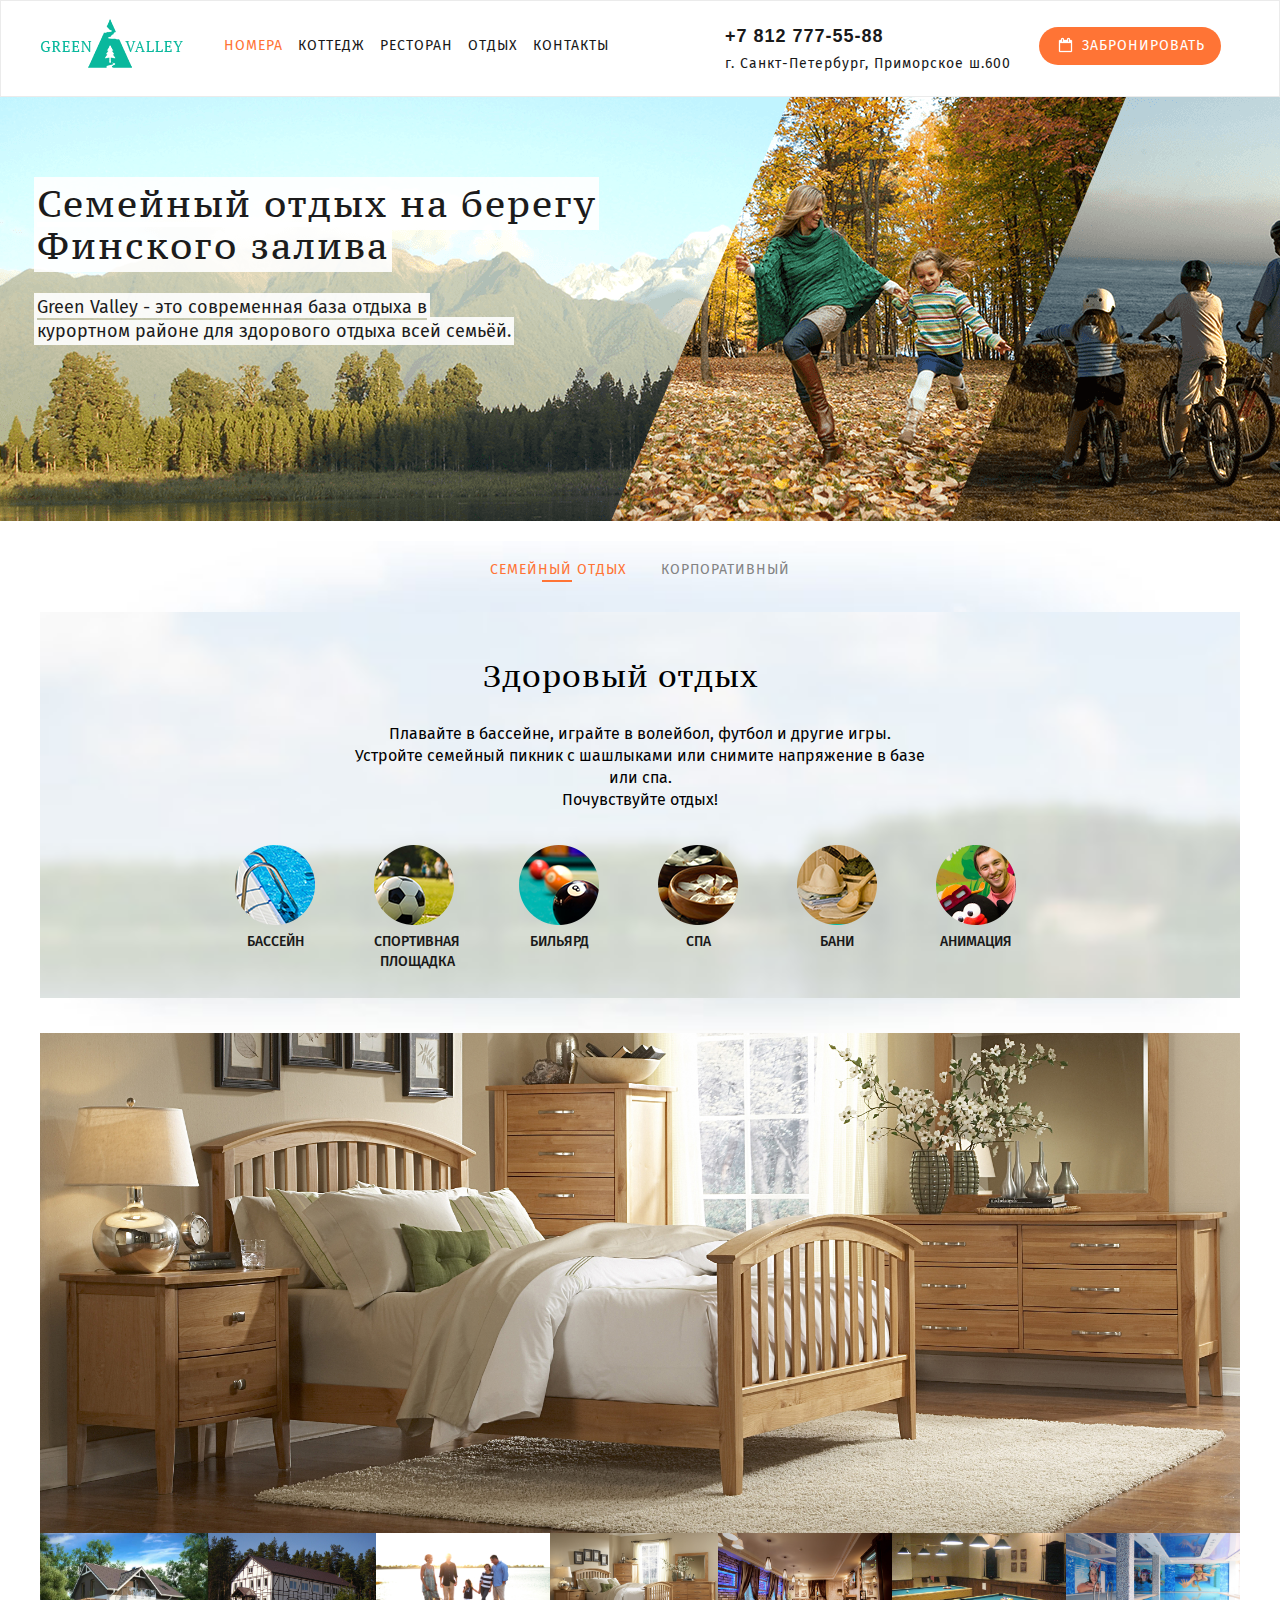
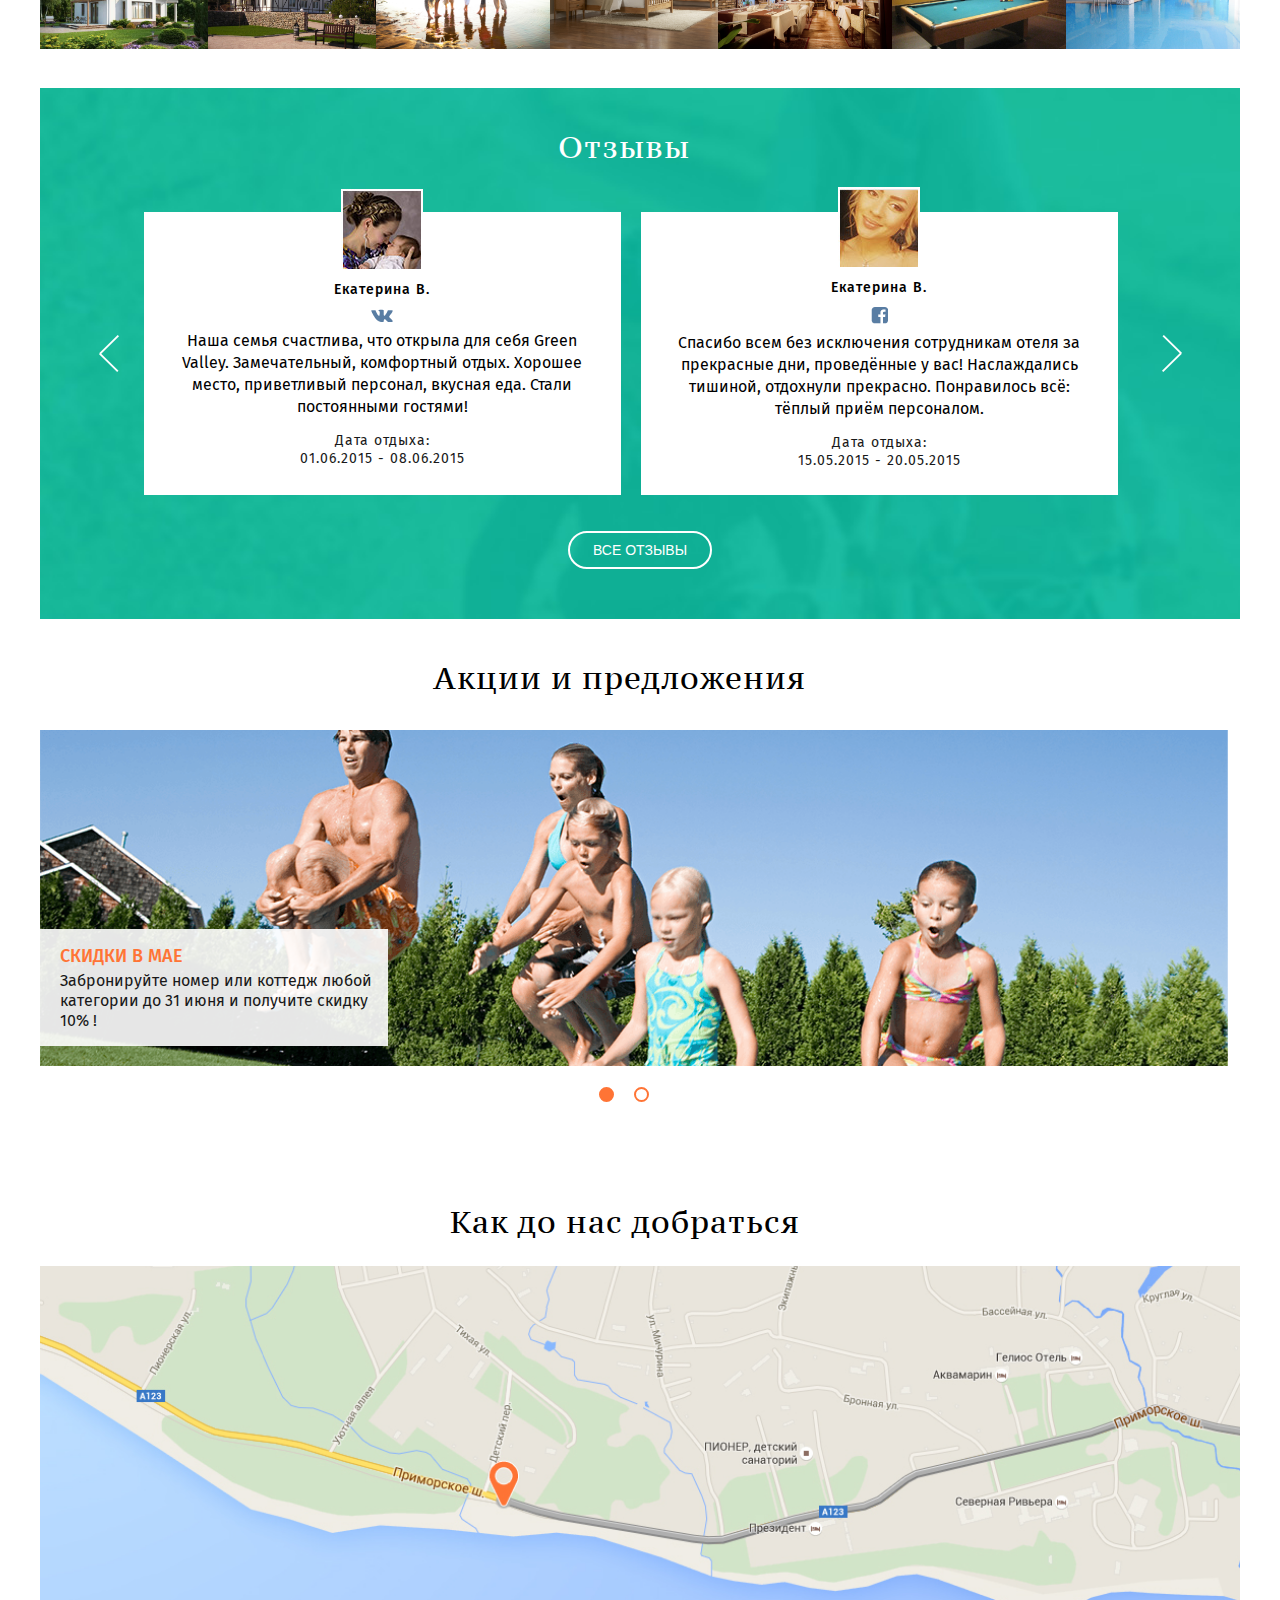
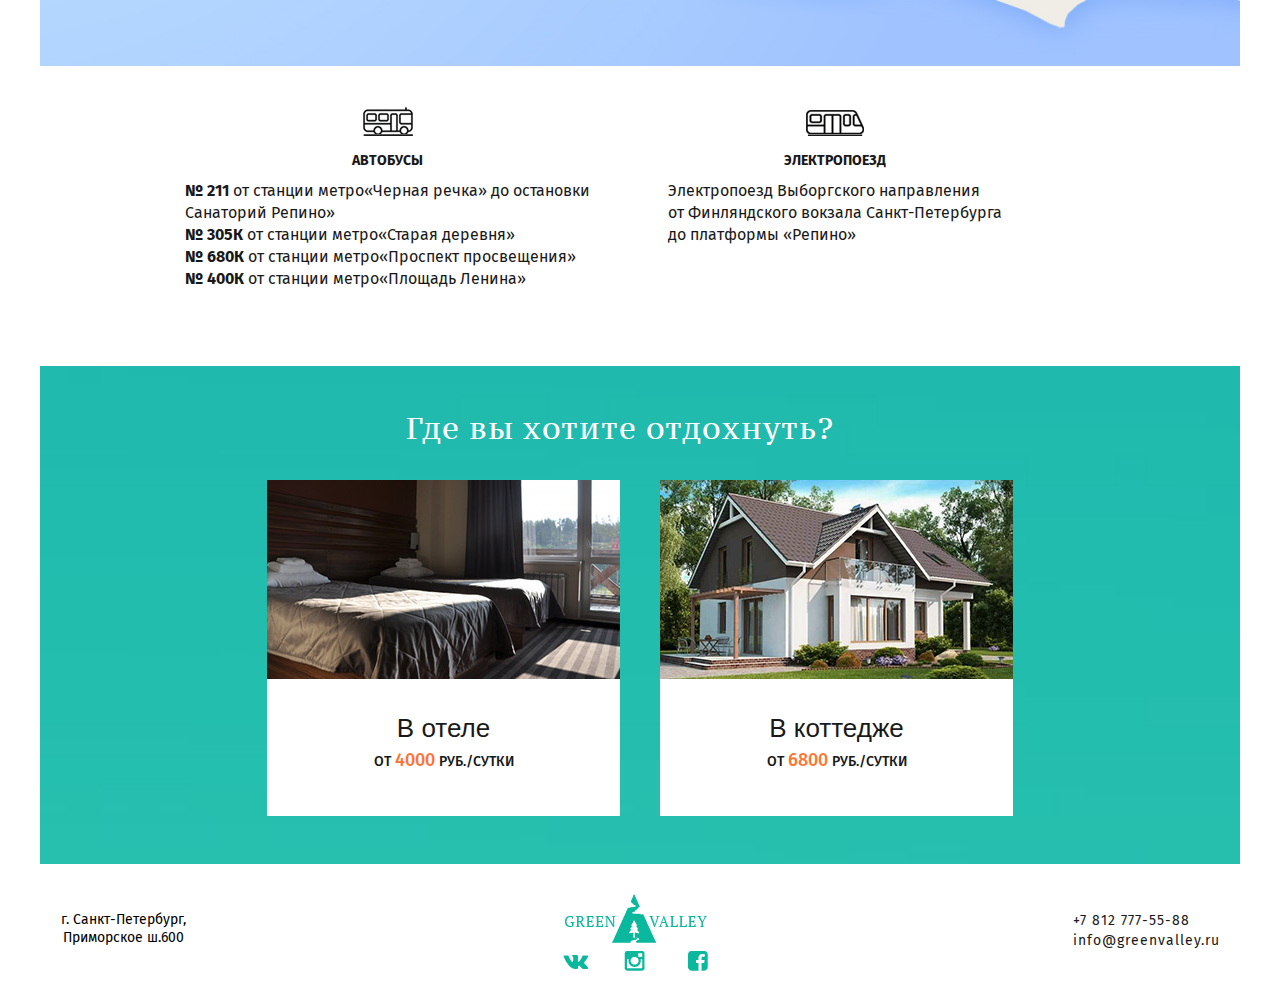
==== commit ab1e9831: "green valley" ====
--- a/index.html
+++ b/index.html
@@ -2,192 +2,275 @@
 <html lang="ru">
   <head>
     <meta charset="utf-8">
-    <title>HTML Academy: Нёрдс</title>
-    <link href='https://fonts.googleapis.com/css?family=Roboto:500,400&subset=latin,cyrillic' rel='stylesheet' type='text/css'>
+    <meta name="viewport" content="width=device-width,initial-scale=1">
+    <title>Green Valley</title>
+    <link href="https://fonts.googleapis.com/css?family=Fira+Sans:400,500|PT+Serif+Caption" rel="stylesheet">
     <link rel="stylesheet" href="css/normalize.css">
-    <link rel="stylesheet" href="css/style.min.css">
+    <link rel="stylesheet" href="css/style.css">
   </head>
   <body>
-    <header class="main-header">
-      <div class="container clearfix">
-        <div class="main-logo">
-          <img src="img/main-logo.png" width="139" height="56" alt="Студия Nerds">
-        </div>
-        <nav class="main-navigation">
-          <ul class="main-navigation-list">
-            <li>
-              <a href="#">Студия</a>
-            </li>
-            <li>
-              <a href="#">Клиенты</a>
-            </li>
-            <li>
-              <a href="./catalog.html">Магазин</a>
-            </li>
-            <li>
-              <a href="#">Контакты</a>
-            </li>
-          </ul>
-        </nav>
-        <div class="cart">
-          <a class="icon-basket" href="#">Корзина
+
+
+    <header class="page-header">
+      <div class="page-header__container">
+        <div class="page-logo">
+          <a class="page-logo__link">
+            <img class="page-logo__img" src="img/main-logo.png" alt="Green Valley" width="143" height="49">
           </a>
         </div>
+          <div class="main-navigation">
+            <div class="main-navigation__toggler">
+              <span class="main-navigation__toggler-elem"></span>
+            </div>
+            <ul class="main-navigation__list">
+              <li class="main-navigation__item">
+                <a href="#" class="main-navigation__link  main-navigation__link--active">Номера</a>
+              </li>
+              <li class="main-navigation__item">
+                <a href="#" class="main-navigation__link">Коттедж</a>
+              </li>
+              <li class="main-navigation__item">
+                <a href="#" class="main-navigation__link">Ресторан</a>
+              </li>
+              <li class="main-navigation__item">
+                <a href="#" class="main-navigation__link">Отдых</a>
+              </li>
+              <li class="main-navigation__item">
+                <a href="#" class="main-navigation__link">Контакты</a>
+              </li>
+            </ul>
+          </div>
+        <div class="page-header__contacts">
+          <a class="page-header__tel" href="tel:+78127775588">+7 812 777-55-88</a>
+          <div class="page-header__address">
+            г. Санкт-Петербург, Приморское ш.600
+          </div>
+        </div>
+        <a class="btn  btn--header" href="#">Забронировать</a>
+      </div>
+    </header>
+
+    <main class="page-main">
+      <div class="hero-section">
+        <div class="hero-section__wrapper">
+          <h1 class="hero-section__header">
+            <span>Семейный отдых на берегу Финского залива</span>
+          </h1>
+          <p class="hero-section__text">
+            <span>
+              Green Valley - это современная база отдыха в курортном районе для здорового отдыха всей семьёй.
+            </span>
+          </p>
+        </div>
       </div>
       <div class="container">
-        <div class="slider">
-          <input type="radio" id="btn-1" name="toggle" checked>
-          <input type="radio" id="btn-2" name="toggle">
-          <input type="radio" id="btn-3" name="toggle">
-          <div class="slider-controls">
-            <label for="btn-1"></label>
-            <label for="btn-2"></label>
-            <label for="btn-3"></label>
-          </div>
-          <div class="slides">
-            <div class="slide">
-              <div class="slide-text">
-                <div class="slide-title">Долго, дорого, скрупулезно
+        <div class="features">
+          <div class="tab">
+            <ul class="tab__list">
+              <li class="tab__item">
+                <a href="#" class="tab__link  tab__link--orange">Семейный отдых</a>
+              </li>
+              <li class="tab__item">
+                <a href="#" class="tab__link">Корпоративный</a>
+              </li>
+            </ul>
+          </div>
+          <section class="tab-content">
+            <h2 class="page-title  page-title--tab">Здоровый отдых</h2>
+            <p class="tab-content__text">
+            Плавайте в бассейне, играйте в волейбол, футбол и другие игры. Устройте семейный пикник с шашлыками или снимите напряжение в базе или спа.
+            </p>
+            <p class="tab-content__text  tab-content__text--hidden">
+              Почувствуйте отдых!
+            </p>
+            <div class="advantages">
+              <ul class="advantages__list">
+                <li class="advantages__item">
+                  <a href="#" class="advantages__link">
+                    <img src="img/swimming_pool.png" alt="Бассейн" width="80" height="80">
+                    Бассейн
+                  </a>
+                </li>
+                <li class="advantages__item">
+                  <a href="#" class="advantages__link">
+                    <img src="img/football.png" alt="Бассейн" width="80" height="80">
+                    Спортивная<br>площадка
+                  </a>
+                </li>
+                <li class="advantages__item">
+                  <a href="#" class="advantages__link">
+                    <img src="img/billiards.png" alt="Бассейн" width="80" height="80">
+                    Бильярд
+                  </a>
+                </li>
+                <li class="advantages__item">
+                  <a href="#" class="advantages__link">
+                    <img src="img/spa.png" alt="Бассейн" width="80" height="80">
+                    Спа
+                  </a>
+                </li>
+                <li class="advantages__item">
+                  <a href="#" class="advantages__link">
+                    <img src="img/sauna.png" alt="Бассейн" width="80" height="80">
+                    Бани
+                  </a>
+                </li>
+                <li class="advantages__item">
+                  <a href="#" class="advantages__link">
+                    <img src="img/animation.png" alt="Бассейн" width="80" height="80">
+                    Анимация
+                  </a>
+                </li>
+              </ul>
+            </div>
+          </section>
+        </div>
+        <section class="gallery">
+          <img class="gallery-img" src="img/gallery3.jpg" alt="Фото интерьера" width="321" height="261">
+          <div class="preview">
+            <img class="preview-img" src="img/gallery7.jpg" alt="Фото интерьера" width="125" height="75">
+            <img class="preview-img" src="img/gallery1.jpg" alt="Фото интерьера" width="125" height="75">
+            <img class="preview-img" src="img/gallery2.jpg" alt="Фото интерьера" width="125" height="75">
+            <img class="preview-img" src="img/gallery3.jpg" alt="Фото интерьера" width="125" height="75">
+            <img class="preview-img" src="img/gallery4.jpg" alt="Фото интерьера" width="125" height="75">
+            <img class="preview-img" src="img/gallery5.jpg" alt="Фото интерьера" width="125" height="75">
+            <img class="preview-img" src="img/gallery6.jpg" alt="Фото интерьера" width="125" height="75">
+          </div>
+        </section>
+        <section class="feedback">
+          <h2 class="page-title  page-title--white">Отзывы</h2>
+          <div class="feedback__wrapper">
+            <div class="slider">
+              <div class="slider__item">
+                <div class="feedback-card">
+                  <div class="feedback-card__image">
+                    <img src="img/customer-1.jpg" alt="Екатерина" width="82" height="82">
+                  </div>
+                  <div class="feedback-card__name">Екатерина В.</div>
+                  <a href="#" class="feedback-card__link">В Контакте</a>
+                  <p class="feedback-card__text">
+                  Наша семья счастлива, что открыла для себя Green Valley. Замечательный, комфортный отдых. Хорошее место, приветливый персонал, вкусная еда. Стали постоянными гостями!
+                  </p>
+                  <div class="feedback-card__date">
+                  Дата отдыха:<br>01.06.2015 - 08.06.2015
+                  </div>
                 </div>
-                <p class="slide-paragraph">Математически выверенный дизайн<br>для вашего сайта или мобильного приложения.</p>
-                <a class="btn" href="#">Узнать больше</a>
+                <div class="feedback-card">
+                  <div class="feedback-card__image">
+                    <img src="img/customer-2.jpg" alt="Екатерина" width="82" height="82">
+                  </div>
+                  <div class="feedback-card__name">Екатерина В.</div>
+                  <a href="#" class="feedback-card__link--fb">facebook</a>
+                  <p class="feedback-card__text">
+                  Спасибо всем без исключения сотрудникам отеля за прекрасные дни, проведённые у вас! Наслаждались тишиной, отдохнули прекрасно. Понравилось всё: тёплый приём персоналом.
+                  </p>
+                  <div class="feedback-card__date">
+                  Дата отдыха:<br>15.05.2015 - 20.05.2015
+                  </div>
+                </div>
               </div>
-            </div>
-            <div class="slide">
-              <div class="slide-text">
-                <div class="slide-title">Любите ли вы математику, как любим ее мы?</div>
-                <p class="slide-paragraph">Нашим дизайнерам мы удаляем нейроны, ответственные<br> за креатив, чтобы дать им возможность все просчитать</p>
-                <a class="btn" href="#">Узнать больше</a>
+              <a href="#" class="slider__arrow slider__arrow--left">left</a>
+              <a href="#" class="slider__arrow slider__arrow--right">right</a>
+            </div>
+          </div>
+          <button class="btn btn--feedback">Все отзывы</button>
+        </section>
+        <div class="offer">
+          <h2 class="page-title  page-title--offer">Акции и предложения</h2>
+          <div class="offer-slider">
+            <div class="offer-slider__item">
+              <img class="offer__picture" src="img/weeretewrt.png" alt="Пейзаж" width="320" height="299">
+              <div class="offer__overlay">
+                <p class="offer__title">Скидки в мае</p>
+                <p class="offer__text">Забронируйте номер или коттедж любой категории до 31 июня и получите скидку 10% !</p>
               </div>
             </div>
-            <div class="slide">
-              <div class="slide-text">
-                <div class="slide-title">Только наркотики,<br>только хардкор!</div>
-                <p class="slide-paragraph">Все дизайнерские решения в нашей компании принимаются<br>
-    только под воздействием качественных галлюциногенов</p>
-                <a class="btn" href="#">Узнать больше</a>
+            <ul class="offer-slider__toggler">
+              <li class="offer-slider__toggler-elem  offer-slider__toggler-elem--active"></li>
+              <li class="offer-slider__toggler-elem"></li>
+            </ul>
+          </div>
+        </div>
+        <section class="page-contacts">
+          <div class="map">
+            <h2 class="page-title  page-title--contacts">Как до нас добраться</h2>
+            <div class="map__image">
+              <img src="img/map-desktop.jpg" alt="Карта проезда" width="321" height="400">
+            </div>
+          </div>
+          <div class="page-contacts__wrapper">
+            <div class="routes">
+              <h3 class="routes__header  routes__header--bus">Автобусы</h3>
+              <p class="routes__text">
+                <span>&#8470;&nbsp;211</span> от&nbsp;станции метро&laquo;Черная речка&raquo; до остановки<br>Санаторий Репино&raquo;<br>
+                <span>&#8470;&nbsp;305К</span> от&nbsp;станции метро&laquo;Старая деревня&raquo;<br>
+                <span>&#8470;&nbsp;680К</span> от&nbsp;станции метро&laquo;Проспект просвещения&raquo;<br>
+                <span>&#8470;&nbsp;400К</span> от&nbsp;станции метро&laquo;Площадь Ленина&raquo;
+              </p>
+            </div>
+            <div class="routes">
+              <h3 class="routes__header  routes__header--train">Электропоезд</h3>
+              <p class="routes__text">
+              Электропоезд Выборгского направления<br>от Финляндского вокзала Санкт-Петербурга<br> до&nbsp;платформы &laquo;Репино&raquo;
+              </p>
+            </div>
+          </div>
+        </section>
+        <div class="choose">
+          <h2 class="page-title page-title--choose">Где вы хотите отдохнуть?</h2>
+          <div class="choose__wrapper">
+            <div class="choose-card">
+              <a href="#" class="choose-card__link">
+                <img src="img/hotel-tablet.jpg" alt="Отель" width="278" height="199">
+                <p class="choose-card__title">
+                В отеле
+                </p>
+                <p class="choose-card__text">от <span class="choose-card__price">4000</span> руб./сутки
+                </p>
+              </a>
+            </div>
+            <div class="choose-card">
+              <div class="choose-card__wrapper">
+                <a href="#" class="choose-card__link">
+                  <img src="img/cottage-tablet.jpg" alt="Коттедж" width="278" height="199">
+                  <p class="choose-card__title">
+                  В коттедже
+                  </p>
+                  <p class="choose-card__text">от <span class="choose-card__price">6800</span> руб./сутки
+                  </p>
+                </a>
               </div>
             </div>
           </div>
         </div>
       </div>
-    </header>
-    <main class="index-main">
-      <section class="features container clearfix">
-        <div class="features-item">
-          <img src="img/websites.png" width="240" height="124" alt="Веб-сайты" class="features-logo">
-          <h2 class="features-name">Веб-сайты</h2>
-          <p class="features-paragraph">
-            Мир никогда не будет прежним,
-            после того как увидит ваш сайт!
-          </p>
-          <a href="#" class="btn btn-red">Заказать</a>
-        </div>
-        <div class="features-item">
-          <img src="img/apps.png" width="240" height="124" alt="Приложения" class="features-logo">
-          <h2 class="features-name">Приложения</h2>
-          <p class="features-paragraph">
-            Покорите топ-10 приложений<br>
-            в AppStore и Google Play
-          </p>
-          <a href="#" class="btn btn-green">Заказать</a>
-        </div>
-        <div class="features-item">
-          <img src="img/presentations.png" width="240" height="124" alt="Презентации" class="features-logo">
-          <h2 class="features-name">Презентации</h2>
-          <p class="features-paragraph">
-            Вы даже не подозреваете,
-            насколько вы изумительны!
-          </p>
-          <a href="#" class="btn btn-yellow">Заказать</a>
-        </div>
-      </section>
-      <section class="about container clearfix">
-        <div class="about-left">
-          <h1 class="studio">
-            Мы — маленькая, но гордая
-            дизайн-студия из Краснодара.
-          </h1>
-          <p class="studio-paragraph">
-            Исповедуем принципы минимализма и чистоты. Ставим математический<br>
-            расчет выше креатива. Работаем не покладая рук, как роботы.
-          </p>
-          <p class="studio-paragraph-up">Выполняем заказы на разработку:</p>
-          <ul class="studio-list">
-            <li class="studio-list-item">Веб-сайтов любой сложности</li>
-            <li class="studio-list-item">Мобильных приложений для IOS и Android</li>
-            <li class="studio-list-item">Слайдшоу и видео для корпоративных презентаций</li>
-          </ul>
-        </div>
-        <div class="about-right">
-          <div class="logo">
-            <img src="img/second-logo.png" width="240" height="119" alt="Студия Nerds">
-          </div>
-          <p class="studio-paragraph-up">Как мы работаем</p>
-          <ul class="studio-list">
-            <li class="studio-list-item">С самоотдачей 146%</li>
-            <li class="studio-list-item">Соблюдая сроки на 100%</li>
-            <li class="studio-list-item">По предоплате 50%</li>
-          </ul>
-        </div>
-      </section>
-      <div class="portfolio container clearfix">
-        <a href="#" class="portfolio-item">
-          <img src="img/glukhanko.png" width="198" height="37" alt="Glukhanko">
-        </a>
-        <a href="#" class="portfolio-item">
-          <img src="img/html-academy.png" width="199" height="68" alt="HTML Academy">
-        </a>
-        <a href="#" class="portfolio-item">
-          <img src="img/borodinski.png" width="209" height="90" alt="Barbershop Borodinski">
-        </a>
-      </div>
     </main>
-    <footer class="main-footer">
-      <div class="map">
-        <iframe src="https://www.google.com/maps/embed?pb=!1m18!1m12!1m3!1d1998.5989424124054!2d30.320894616195037!3d59.9387968690478!2m3!1f0!2f0!3f0!3m2!1i1024!2i768!4f13.1!3m3!1m2!1s0x4696310fca5ba729%3A0xea9c53d4493c879f!2z0JHQvtC70YzRiNCw0Y8g0JrQvtC90Y7RiNC10L3QvdCw0Y8g0YPQuy4sIDE5LCDQodCw0L3QutGCLdCf0LXRgtC10YDQsdGD0YDQsywgMTkxMTg2!5e0!3m2!1sru!2sru!4v1456318989151" allowfullscreen></iframe>
-        <div class="container clearfix">
-          <section class="map-contacts">
-            <b class="map-contacts-header">Nёrds Design Studio</b>
-            <p class="map-contacts-paragraph">
-              191186, Санкт-Петербург,<br>
-              ул. Б. Конюшенная, д.19/8
-            </p>
-            <p class="map-contacts-paragraph">тел. +7 (812) 275-75-75</p>
-            <a href="form.html" class="btn-contacts">Напишите нам</a>
-          </section>
-        </div>
-      </div>
-      <div class="container clearfix">
-        <div class="footer-social">
-          <a class="social-btn social-btn-vk" href="#">Вконтакте</a>
-          <a class="social-btn social-btn-fb" href="#">Фейсбук</a>
-          <a class="social-btn social-btn-inst" href="#">Инстаграм</a>
-        </div>
-        <div class="discont">
-            <p class="discont-paragraph1">Давайте дружить, это выгодно!</p>
-            <p class="discont-paragraph2">Скидка 10% для друзей из социальных сетей.</p>
+
+    <footer class="page-footer">
+      <div class="page-footer__container">
+        <div class="page-footer__address">
+          г. Санкт-Петербург, Приморское ш.600
+        </div>
+        <div class="page-footer__wrapper">
+          <div class="page-footer__logo">
+            <a class="page-logo__link">
+              <img class="page-logo__img" src="img/main-logo.png" alt="Green Valley" width="143" height="49">
+            </a>
+          </div>
+          <div class="social">
+            <a href="#" class="social__link  social__link--vk">В Контакте</a>
+            <a href="#" class="social__link  social__link--ins">Instagram</a>
+            <a href="#" class="social__link  social__link--fb">FaceBook</a>
+          </div>
+        </div>
+        <div class="page-footer__contacts">
+          <a class="page-footer__tel" href="tel:+78127775588">+7 812 777-55-88</a>
+          <a class="page-footer__mail" href="mailto:info@greenvalley.ru">info@greenvalley.ru</a>
         </div>
       </div>
     </footer>
-    <div class="modal-window">
-      <button class="modal-window-close" type="button" title="Закрыть"></button>
-      <form class="modal-form" action="https://echo.htmlacademy.ru" method="post">
-        <div class="modal-text clearfix">
-          <div class="modal-text-name">
-            <label for="name">Ваше имя:</label>
-            <input type="text" name="name" id="name" placeholder="Представьтесь, пожалуйста">
-          </div>
-          <div class="modal-text-e-mail">
-            <label for="e-mail">Ваш e-mail:</label>
-            <input type="text" name="e-mail" id="e-mail" placeholder="Для отправки ответа">
-          </div>
-        </div>
-        <label for="feedback">Текст письма:</label>
-        <textarea name="feedback" id="feedback" placeholder="В свободной форме"></textarea>
-        <button class="btn-modal" type="submit">Отправить</button>
-      </form>
-    </div>
-    <script src="js/scripts.min.js"></script>
+
+
+    <script src="js/scripts.js"></script>
   </body>
 </html>
--- a/css/style.css
+++ b/css/style.css
@@ -0,0 +1,1320 @@
+/*=====global=====*/
+html,
+body {
+  margin: 0;
+  padding: 0;
+}
+
+body {
+  min-width: 320px;
+
+  font-weight: 400;
+  font-size: 16px;
+  line-height: 20px;
+  font-family: "Fira Sans", "Arial", sans-serif;
+  color: #000000;
+  font-style: normal;
+
+  background: white;
+}
+
+.container {
+  width: 100%;
+  /*max-width: 768px;*/
+  margin: 0 auto;
+}
+
+/*=====sprite=====*/
+.sprite {
+  display: block;
+
+  background-image: url("../img/spritesheet.png");
+  background-repeat: no-repeat;
+}
+
+.sprite-bus-icon {
+  width: 50px;
+  height: 29px;
+
+  background-position: -10px -10px;
+}
+
+.sprite-train-icon {
+  width: 58px;
+  height: 26px;
+
+  background-position: -10px -59px;
+}
+
+.sprite-vk-icon {
+  width: 22px;
+  height: 13px;
+
+  background-position: -10px -105px;
+}
+
+/*=====mobile=====*/
+.page-header {
+  padding-top: 15px;
+  padding-bottom: 21px;
+
+  border: 1px solid #ebebeb;
+}
+
+.page-header__container {
+  display: -webkit-box;
+  display: -ms-flexbox;
+  display: flex;
+  width: 100%;
+  max-width: 768px;
+  margin: 0 auto;
+}
+
+.page-logo {
+  margin: 0 auto;
+  padding-left: 53px;
+}
+
+.page-logo__img {
+  width: 143px;
+  height: 49px;
+}
+
+.main-navigation__toggler {
+  position: relative;
+  top: 17px;
+
+  margin-right: 23px;
+}
+
+.main-navigation__toggler-elem {
+  display: block;
+  width: 30px;
+  height: 5px;
+
+  background-color: #ff7435;
+}
+
+.main-navigation__toggler-elem::before {
+  content: "";
+  position: absolute;
+  top: 10px;
+
+  width: 30px;
+  height: 5px;
+
+  background-color: #ff7435;
+}
+
+.main-navigation__toggler-elem::after {
+  content: "";
+  position: absolute;
+  top: 20px;
+
+  width: 30px;
+  height: 5px;
+
+  background-color: #ff7435;
+}
+
+.main-navigation__list {
+  display: none;
+}
+
+.page-header__contacts {
+  display: none;
+}
+
+.btn--header {
+  display: none;
+}
+
+.page-main {
+  margin-bottom: 30px;
+}
+
+.hero-section {
+  min-height: 321px;
+  padding-top: 20px;
+
+  background: url("../img/bg-1.jpg") no-repeat;
+  background-size: cover;
+}
+
+.hero-section__wrapper {
+  padding: 4px 19px 3px;
+
+  background-color: rgba(255, 255, 255, 0.9);
+}
+
+.hero-section__header {
+  margin: 0;
+  margin-bottom: 10px;
+  padding: 0;
+
+  font-weight: 400;
+  font-size: 18px;
+  line-height: 26px;
+  font-family: "PT Serif Caption", "Arial", sans-serif;
+  text-align: center;
+  color: #1c1c1c;
+  letter-spacing: 1px;
+}
+
+.hero-section__text {
+  margin: 0;
+  padding: 0;
+
+  font-size: 16px;
+  line-height: 24px;
+  text-align: center;
+  color: #1c1c1c;
+}
+
+.features {
+  min-height: 355px;
+  padding-top: 18px;
+}
+
+.tab__list {
+  display: -webkit-box;
+  display: -ms-flexbox;
+  display: flex;
+  justify-content: center;
+  margin: 0;
+  padding: 0;
+  padding: 0 10px 10px;
+
+  list-style: none;
+
+  -webkit-box-pack: center;
+  -ms-flex-pack: center;
+}
+
+.tab__item {
+  position: relative;
+
+  letter-spacing: 1px;
+}
+
+.tab__item:last-of-type {
+  padding-left: 21px;
+}
+
+.tab__link {
+  font-size: 14px;
+  line-height: 1.4;
+  color: #838383;
+  text-transform: uppercase;
+  text-decoration: none;
+}
+
+.tab__link--orange {
+  color: #ff7435;
+}
+
+.tab__link--orange::after {
+  content: "";
+  position: absolute;
+  top: 21px;
+  left: 52px;
+
+  width: 30px;
+  height: 2px;
+
+  background-color: #ff7435;
+}
+
+.tab-content {
+  padding-top: 32px;
+
+  background: url("../img/bg-2.jpg") no-repeat;
+  background-position: center;
+  background-size: cover;
+}
+
+.page-title {
+  padding-bottom: 7px;
+
+  font-weight: 400;
+  font-size: 26px;
+  line-height: 1.3;
+  font-family: "PT Serif Caption", "Arial", sans-serif;
+  text-align: center;
+  letter-spacing: 1px;
+}
+
+.page-title--tab {
+  width: 240px;
+  margin: 0 auto;
+  margin-bottom: 25px;
+}
+
+.tab-content__text {
+  width: 290px;
+  margin: 0 auto;
+
+  font-size: 16px;
+  line-height: 22px;
+  text-align: center;
+}
+
+.tab-content__text--hidden {
+  display: none;
+}
+
+.advantages {
+  display: none;
+}
+
+.gallery {
+  margin-bottom: 45px;
+}
+
+.gallery-img {
+  width: 100%;
+  height: 261px;
+
+  -o-object-fit: cover;
+     object-fit: cover;
+}
+
+.preview {
+  display: none;
+}
+
+.feedback {
+  min-height: 617px;
+  margin-bottom: 42px;
+
+  background: url("../img/bg-3.jpg") no-repeat;
+  background-size: cover;
+}
+
+.page-title--white {
+  margin: 0;
+  padding-top: 61px;
+  padding-bottom: 51px;
+
+  color: #ffffff;
+}
+
+/*.feedback__wrapper {
+  background-color: #ffffff;
+}*/
+
+.feedback-card {
+  display: -webkit-box;
+  display: -ms-flexbox;
+  display: flex;
+  -ms-flex-direction: column;
+      flex-direction: column;
+  align-items: center;
+  width: 100%;
+  margin-bottom: 40px;
+
+  background-color: #ffffff;
+
+  -webkit-box-align: center;
+  -webkit-box-direction: normal;
+  -webkit-box-orient: vertical;
+  -ms-flex-align: center;
+}
+
+.feedback-card:nth-child(2) {
+  display: none;
+}
+
+.feedback-card__image {
+  width: 82px;
+  height: 82px;
+  margin-top: -25px;
+  margin-bottom: 10px;
+}
+
+.feedback-card__name {
+  margin-bottom: 10px;
+
+  font-weight: 500;
+  font-size: 14px;
+  line-height: 18px;
+  letter-spacing: 1px;
+}
+
+.feedback-card__link {
+  display: block;
+  width: 22px;
+  height: 13px;
+  margin-bottom: 8px;
+
+  font-size: 0;
+
+  background-image: url("../img/spritesheet.png");
+  background-repeat: no-repeat;
+  background-position: -10px -105px;
+}
+
+.feedback-card__text {
+  margin: 0;
+  margin-bottom: 14px;
+  padding: 0;
+  padding: 0 40px;
+
+  line-height: 22px;
+  text-align: center;
+}
+
+.feedback-card__date {
+  padding-bottom: 25px;
+
+  font-size: 14px;
+  line-height: 18px;
+  text-align: center;
+  color: #191919;
+  letter-spacing: 1px;
+}
+
+.btn--feedback {
+  display: block;
+  margin: 0 auto;
+  padding: 8px 23px;
+
+  font-weight: 500;
+  font-size: 14px;
+  line-height: 18px;
+  color: #ffffff;
+  text-transform: uppercase;
+
+  background: transparent;
+  border: 2px solid white;
+  border-radius: 20px;
+  outline: 0;
+  cursor: pointer;
+}
+
+.offer {
+  margin-bottom: 67px;
+}
+
+.offer-slider__item {
+  position: relative;
+}
+
+.slider__arrow {
+  display: none;
+}
+
+.offer__picture {
+  width: 100%;
+  height: 299px;
+
+  -o-object-fit: cover;
+     object-fit: cover;
+}
+
+.offer__overlay {
+  position: absolute;
+  top: 159px;
+
+  width: 276px;
+  padding-top: 15px;
+  padding-bottom: 15px;
+  padding-left: 20px;
+
+  background-color: rgba(255, 255, 255, 0.9);
+}
+
+.offer__title {
+  margin: 0;
+  margin-bottom: 3px;
+  padding: 0;
+
+  font-weight: 500;
+  font-size: 18px;
+  line-height: 24px;
+  color: #ff7435;
+  text-transform: uppercase;
+}
+
+.offer__text {
+  margin: 0;
+  padding: 0;
+
+  font-weight: 400;
+  font-size: 16px;
+  line-height: 20px;
+  color: #191919;
+}
+
+.offer-slider__toggler {
+  display: -webkit-box;
+  display: -ms-flexbox;
+  display: flex;
+  justify-content: center;
+  padding: 0;
+
+  -webkit-box-pack: center;
+  -ms-flex-pack: center;
+}
+
+.offer-slider__toggler-elem {
+  display: block;
+  width: 11px;
+  height: 11px;
+
+  background-color: #ffffff;
+  border: 2px solid #ff7435;
+  border-radius: 50%;
+  cursor: pointer;
+}
+
+.offer-slider__toggler-elem--active {
+  display: block;
+  width: 11px;
+  height: 11px;
+  margin-right: 20px;
+
+  background-color: #ff7435;
+  border-radius: 50%;
+}
+
+.page-contacts {
+  margin-bottom: 57px;
+}
+
+.map {
+  margin-bottom: 77px;
+}
+
+.map img {
+  width: 100%;
+
+  -o-object-fit: cover;
+     object-fit: cover;
+}
+
+.page-title--contacts {
+  margin-bottom: 24px;
+  padding: 0 10px;
+}
+
+.routes {
+  position: relative;
+
+  margin-bottom: 50px;
+
+  text-align: center;
+}
+
+.routes:last-child {
+  margin-bottom: 0;
+}
+
+.routes__header {
+  margin: 0;
+  margin-bottom: 7px;
+  padding: 0;
+
+  font-size: 14px;
+  line-height: 24px;
+  color: #191919;
+  text-transform: uppercase;
+}
+
+.routes__header--bus::before {
+  content: "";
+
+  display: block;
+  width: 50px;
+  height: 29px;
+  margin: 0 auto;
+  padding-bottom: 13px;
+
+  background-image: url("../img/spritesheet.png");
+  background-repeat: no-repeat;
+  background-position: -10px -10px;
+}
+
+.routes__header--train::before {
+  content: "";
+
+  display: block;
+  width: 58px;
+  height: 26px;
+  margin: 0 auto;
+  padding-bottom: 13px;
+
+  background-image: url("../img/spritesheet.png");
+  background-repeat: no-repeat;
+  background-position: -10px -59px;
+}
+
+.routes__text {
+  margin: 0;
+  padding: 0;
+
+  font-size: 16px;
+  line-height: 22px;
+  color: #191919;
+}
+
+.routes__text span {
+  font-weight: bold;
+}
+
+.choose {
+  min-height: 882px;
+
+  background: url("../img/bg-5.jpg") no-repeat;
+  background-size: cover;
+}
+
+.choose__wrapper {
+  display: -webkit-box;
+  display: -ms-flexbox;
+  display: flex;
+  -ms-flex-direction: column;
+      flex-direction: column;
+  align-items: center;
+
+  -webkit-box-align: center;
+  -webkit-box-direction: normal;
+  -webkit-box-orient: vertical;
+  -ms-flex-align: center;
+}
+
+.page-title--choose {
+  margin: 0;
+  padding: 0;
+  padding-top: 43px;
+  padding-bottom: 32px;
+
+  color: #ffffff;
+}
+
+.choose-card {
+  width: 278px;
+  margin-bottom: 20px;
+
+  text-align: center;
+
+  background-color: #ffffff;
+}
+
+.choose-card:last-child {
+  margin-bottom: 0;
+}
+
+.choose-card__link {
+  text-decoration: none;
+}
+
+.choose-card__title {
+  margin: 0;
+  padding: 0;
+  padding-top: 35px;
+  padding-bottom: 10px;
+
+  font-size: 26px;
+  line-height: 19px;
+  font-family: "PT Serif", "Arial", sans-serif;
+  color: #191919;
+}
+
+.choose-card__text {
+  margin: 0;
+  padding: 0;
+  padding-bottom: 42px;
+
+  font-weight: 500;
+  font-size: 14px;
+  line-height: 24px;
+  color: #191919;
+  text-transform: uppercase;
+}
+
+.choose-card__price {
+  font-weight: 500;
+  font-size: 18px;
+  line-height: 24px;
+  color: #ff7435;
+  text-transform: uppercase;
+}
+
+.page-footer {
+  padding-bottom: 25px;
+
+  text-align: center;
+}
+
+.page-footer__container {
+  display: -webkit-box;
+  display: -ms-flexbox;
+  display: flex;
+  -ms-flex-direction: column;
+      flex-direction: column;
+  justify-content: center;
+  width: 100%;
+  max-width: 768px;
+  margin: 0 auto;
+
+  -webkit-box-direction: normal;
+  -webkit-box-orient: vertical;
+  -webkit-box-pack: center;
+  -ms-flex-pack: center;
+}
+
+.page-footer__address {
+  display: none;
+}
+
+.page-footer__logo {
+  margin-bottom: 3px;
+}
+
+.social {
+  display: -webkit-box;
+  display: -ms-flexbox;
+  display: flex;
+  justify-content: center;
+
+  -webkit-box-pack: center;
+  -ms-flex-pack: center;
+}
+
+.social__link {
+  display: block;
+  width: 25px;
+  height: 25px;
+
+  font-size: 0;
+
+  background-image: url("../img/social-icons.png");
+  background-repeat: no-repeat;
+}
+
+.social__link:nth-child(2) {
+  margin: 0 35px;
+}
+
+.social__link--ins {
+  background-position: -59px 0;
+}
+
+.social__link--fb {
+  background-position: -118px 0;
+}
+
+.page-footer__contacts {
+  display: none;
+}
+
+/*=====tablet=====*/
+@media all and (min-width: 768px) {
+  .container {
+    width: 100%;
+    margin: 0 auto;
+  }
+
+  .page-header__container {
+    max-width: 1200px;
+  }
+
+  .hero-section {
+    min-height: 301px;
+
+    background: url("../img/bg-1-tablet.jpg") no-repeat;
+    background-size: cover;
+  }
+
+  .hero-section__wrapper {
+    padding-left: 28px;
+
+    background: none;
+  }
+
+  .hero-section__header {
+    margin-bottom: 26px;
+
+    font-size: 36px;
+    line-height: 42px;
+    text-align: left;
+  }
+
+  .hero-section__header span {
+    background-color: rgba(255, 255, 255, 0.9);
+    outline: 3px solid rgba(255, 255, 255, 0.9);
+  }
+
+  .hero-section__text {
+    width: 480px;
+
+    font-size: 18px;
+    line-height: 24px;
+    text-align: left;
+  }
+
+  .hero-section__text span {
+    background-color: rgba(255, 255, 255, 0.9);
+    outline: 3px solid rgba(255, 255, 255, 0.9);
+  }
+
+  .features {
+    min-height: 546px;
+
+    background: url("../img/bg-2-tablet.jpg") no-repeat;
+    background-position: center;
+    background-size: cover;
+  }
+
+  .tab {
+    margin-bottom: 22px;
+  }
+
+  .tab__list {
+    justify-content: center;
+
+    -webkit-box-pack: center;
+    -ms-flex-pack: center;
+  }
+
+  .tab__item:first-child {
+    margin-right: 13px;
+  }
+
+  .page-title {
+    font-size: 30px;
+  }
+
+  .page-title--tab {
+    width: 314px;
+    margin: 0 auto;
+    margin-bottom: 20px;
+
+    text-align: left;
+  }
+
+  .tab-content__text {
+    width: 570px;
+    margin: 0 auto;
+  }
+
+  .tab-content__text--hidden {
+    display: block;
+    margin-bottom: 34px;
+  }
+
+  .advantages {
+    display: block;
+  }
+
+  .advantages__list {
+    display: -webkit-box;
+    display: -ms-flexbox;
+    display: flex;
+        flex-wrap: wrap;
+    justify-content: center;
+    margin: 0;
+    padding-right: 38px;
+    padding-left: 68px;
+
+    list-style: none;
+
+    -webkit-box-pack: center;
+    -ms-flex-pack: center;
+    -ms-flex-wrap: wrap;
+  }
+
+  .advantages__item {
+    margin-bottom: 26px;
+  }
+
+  .advantages__link {
+    display: -webkit-box;
+    display: -ms-flexbox;
+    display: flex;
+    -ms-flex-direction: column;
+        flex-direction: column;
+        flex-wrap: wrap;
+    margin-right: 59px;
+
+    font-weight: 500;
+    font-size: 14px;
+    line-height: 20px;
+    text-align: center;
+    color: #191919;
+    text-transform: uppercase;
+    text-decoration: none;
+
+    -webkit-box-direction: normal;
+    -webkit-box-orient: vertical;
+    -ms-flex-wrap: wrap;
+  }
+
+  .advantages__link img {
+    margin-bottom: 7px;
+  }
+
+  .gallery-img {
+    height: 330px;
+
+    vertical-align: bottom;
+  }
+
+  .preview {
+    display: -webkit-box;
+    display: -ms-flexbox;
+    display: flex;
+    overflow: hidden;
+
+    font-size: 0;
+  }
+
+  .preview-img {
+    width: 14.28%;
+
+    -o-object-fit: cover;
+       object-fit: cover;
+  }
+
+  .page-title--white {
+    padding-right: 33px;
+    padding-bottom: 45px;
+  }
+
+  .feedback {
+    margin-bottom: 33px;
+    padding-bottom: 46px;
+
+    background: url("../img/bg-3-tablet.jpg") no-repeat;
+    background-size: cover;
+  }
+
+  /*.feedback__wrapper {
+    background-color: transparent;
+  }*/
+
+  .slider__item {
+    display: -webkit-box;
+    display: -ms-flexbox;
+    display: flex;
+    -ms-flex-direction: column;
+        flex-direction: column;
+    align-items: center;
+    padding-right: 34px;
+
+    -webkit-box-align: center;
+    -webkit-box-direction: normal;
+    -webkit-box-orient: vertical;
+    -ms-flex-align: center;
+  }
+
+  .feedback-card {
+    width: 477px;
+
+    background-color: #ffffff;
+  }
+
+  .feedback-card:first-child {
+    margin-bottom: 57px;
+  }
+
+  .feedback-card:nth-child(2) {
+    display: -webkit-box;
+    display: -ms-flexbox;
+    display: flex;
+  }
+
+  .feedback-card__link--fb {
+    display: block;
+    width: 17px;
+    height: 17px;
+    margin-bottom: 8px;
+
+    font-size: 0;
+
+    background-image: url("../img/fb-icon.png");
+    background-repeat: no-repeat;
+  }
+
+  .feedback-card__text {
+    padding: 0 20px;
+  }
+
+  .offer {
+    margin-bottom: 40px;
+  }
+
+  .page-title--offer {
+    padding-right: 42px;
+  }
+
+  .offer-slider__toggler {
+    padding-right: 32px;
+  }
+
+  .page-title--contacts {
+    padding-right: 40px;
+  }
+
+  .page-contacts {
+    margin-bottom: 46px;
+  }
+
+  .map {
+    margin-bottom: 36px;
+  }
+
+  .routes {
+    margin-bottom: 25px;
+  }
+
+  .choose {
+    min-height: 498px;
+  }
+
+  .page-title--choose {
+    padding-right: 40px;
+  }
+
+  .choose__wrapper {
+    display: -webkit-box;
+    display: -ms-flexbox;
+    display: flex;
+    -ms-flex-direction: row;
+        flex-direction: row;
+    justify-content: center;
+    padding: 0 22px;
+
+    -webkit-box-direction: normal;
+    -webkit-box-orient: horizontal;
+    -webkit-box-pack: center;
+    -ms-flex-pack: center;
+  }
+
+  .choose-card {
+    width: 353px;
+    margin: 0 10px;
+  }
+
+  .choose-card__link img {
+    width: 353px;
+    height: 199px;
+  }
+
+  .page-footer__container {
+    -ms-flex-direction: row;
+        flex-direction: row;
+    justify-content: space-between;
+    max-width: 1200px;
+
+    -webkit-box-direction: normal;
+    -webkit-box-orient: horizontal;
+    -webkit-box-pack: justify;
+    -ms-flex-pack: justify;
+  }
+
+  .page-footer__address {
+    display: block;
+    width: 150px;
+    padding-top: 17px;
+    padding-left: 8px;
+
+    font-size: 14px;
+    line-height: 18px;
+    color: :#191919;
+  }
+
+  .page-footer__contacts {
+    display: block;
+    width: 150px;
+    padding-top: 16px;
+    padding-right: 17px;
+
+    text-align: left;
+    letter-spacing: 1px;
+  }
+
+  .page-footer__tel,
+  .page-footer__mail {
+    font-size: 14px;
+    line-height: 18px;
+    color: #191919;
+    text-decoration: none;
+  }
+}
+
+/*=====desktop=====*/
+@media all and (min-width: 1200px) {
+  .container {
+    width: 1200px;
+    padding: 0 10px;
+  }
+
+  .page-header__container {
+    display: -webkit-box;
+    display: -ms-flexbox;
+    display: flex;
+    justify-content: flex-start;
+    align-items: center;
+
+    -webkit-box-align: center;
+    -webkit-box-pack: start;
+    -ms-flex-align: center;
+    -ms-flex-pack: start;
+  }
+
+  .page-logo {
+    margin: 0;
+    margin-right: 41px;
+    padding: 0;
+  }
+
+  .main-navigation {
+    margin-right: 101px;
+  }
+
+  .main-navigation__toggler {
+    display: none;
+  }
+
+  .main-navigation__list {
+    display: -webkit-box;
+    display: -ms-flexbox;
+    display: flex;
+    margin: 0;
+    padding: 0;
+
+    list-style: none;
+  }
+
+  .main-navigation__item {
+    margin-right: 15px;
+  }
+
+  .main-navigation__link {
+    font-size: 14px;
+    line-height: 59px;
+    color: #191919;
+    text-transform: uppercase;
+    text-decoration: none;
+    letter-spacing: 1px;
+  }
+
+  .main-navigation__link--active {
+    color: #ff7435;
+  }
+
+  .page-header__contacts {
+    display: block;
+    margin-right: 28px;
+  }
+
+  .page-header__tel {
+    font-weight: 900;
+    font-size: 18px;
+    line-height: 37px;
+    font-family: "PT Sans Caption", "Arial", sans-serif;
+    color: #191919;
+    text-transform: uppercase;
+    text-decoration: none;
+    letter-spacing: 1px;
+  }
+
+  .page-header__address {
+    font-size: 14px;
+    line-height: 18px;
+    color: #191919;
+    letter-spacing: 1px;
+  }
+
+  .btn--header {
+    position: relative;
+
+    display: block;
+    padding: 10px 16px 10px 43px;
+
+    font-size: 14px;
+    line-height: 18px;
+    color: #ffffff;
+    text-transform: uppercase;
+    text-decoration: none;
+    letter-spacing: 1px;
+
+    background-color: #ff7435;
+    border-radius: 25px;
+  }
+
+  .btn::before {
+    content: "";
+    position: absolute;
+    top: 10px;
+    left: 19px;
+
+    display: block;
+    width: 15px;
+    height: 16px;
+
+    background: url("../img/calendar-icon.png") no-repeat;
+  }
+
+  .hero-section {
+    min-height: 342px;
+    margin-bottom: 20px;
+    padding-top: 82px;
+    padding-left: 9px;
+
+    background: url("../img/bg-1-desktop.png") no-repeat;
+  }
+
+  .hero-section__header {
+    margin-bottom: 28px;
+    padding-right: 532px;
+
+    letter-spacing: 2px;
+  }
+
+  .tab-content {
+    padding-top: 45px;
+  }
+
+  .features {
+    min-height: 474px;
+  }
+
+  .gallery {
+    margin-bottom: 39px;
+  }
+
+  .gallery-img {
+    height: 500px;
+  }
+
+  .preview-img {
+    width: 197px;
+    height: 116px;
+  }
+
+  .feedback {
+    min-height: 485px;
+    margin-bottom: 40px;
+  }
+
+  .page-title--white {
+    padding-top: 40px;
+  }
+
+  .slider {
+    display: -webkit-box;
+    display: -ms-flexbox;
+    display: flex;
+    justify-content: center;
+    align-items: center;
+    margin-bottom: 36px;
+
+    -webkit-box-align: center;
+    -webkit-box-pack: center;
+    -ms-flex-align: center;
+    -ms-flex-pack: center;
+  }
+
+  .slider__item {
+    -ms-flex-direction: row;
+        flex-direction: row;
+    justify-content: center;
+    -ms-flex-order: 2;
+    order: 2;
+    padding-left: 15px;
+
+    -webkit-box-direction: normal;
+    -webkit-box-ordinal-group: 3;
+    -webkit-box-orient: horizontal;
+    -webkit-box-pack: center;
+    -ms-flex-pack: center;
+  }
+
+  .feedback-card {
+    margin: 0 10px;
+    margin-bottom: 0;
+  }
+
+  .feedback-card:first-child {
+    margin-bottom: 0;
+    padding: 2px 0;
+  }
+
+  .slider__arrow {
+    font-size: 0;
+  }
+
+  .slider__arrow--left {
+    display: block;
+    width: 20px;
+    height: 37px;
+
+    background: url("../img/arrow-left.png") no-repeat;
+  }
+
+  .slider__arrow--right {
+    display: block;
+    -ms-flex-order: 3;
+    order: 3;
+    width: 20px;
+    height: 37px;
+
+    background: url("../img/arrow-right.png") no-repeat;
+
+    -webkit-box-ordinal-group: 4;
+  }
+
+  .offer-slider {
+    margin-bottom: 101px;
+  }
+
+  .offer__picture {
+    width: 100%;
+    height: 336px;
+
+    -o-object-fit: cover;
+       object-fit: cover;
+  }
+
+  .offer__overlay {
+    top: 199px;
+
+    width: 328px;
+  }
+
+  .page-contacts {
+    margin-bottom: 76px;
+  }
+
+  .page-contacts__wrapper {
+    display: -webkit-box;
+    display: -ms-flexbox;
+    display: flex;
+    align-items: baseline;
+    padding-left: 125px;
+
+    -webkit-box-align: baseline;
+    -webkit-box-pack: center;
+    -ms-flex-align: baseline;
+    -ms-flex-pack: center;
+  }
+
+  .routes {
+    margin: 0 20px;
+  }
+
+  .routes:first-child {
+    margin-right: 58px;
+  }
+
+  .routes__text {
+    text-align: left;
+  }
+
+  .choose-card {
+    margin: 0 20px;
+  }
+}
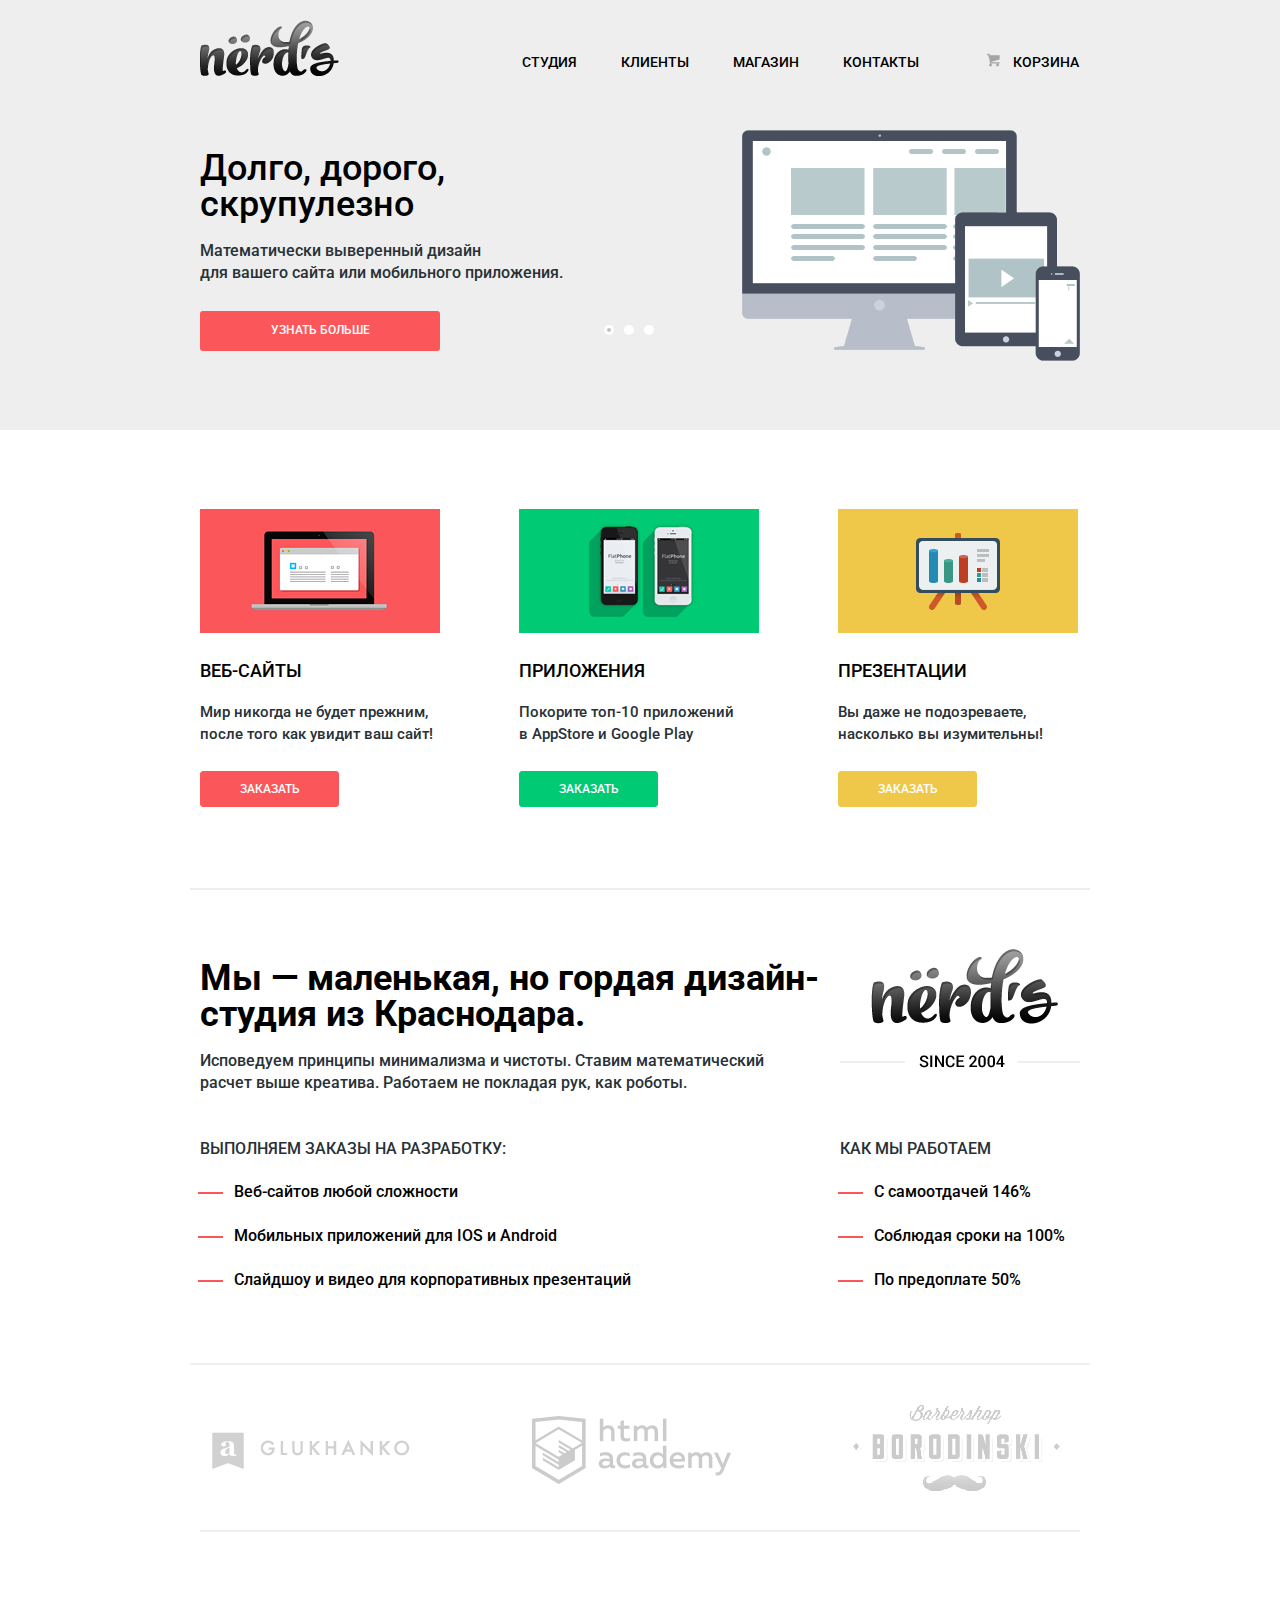
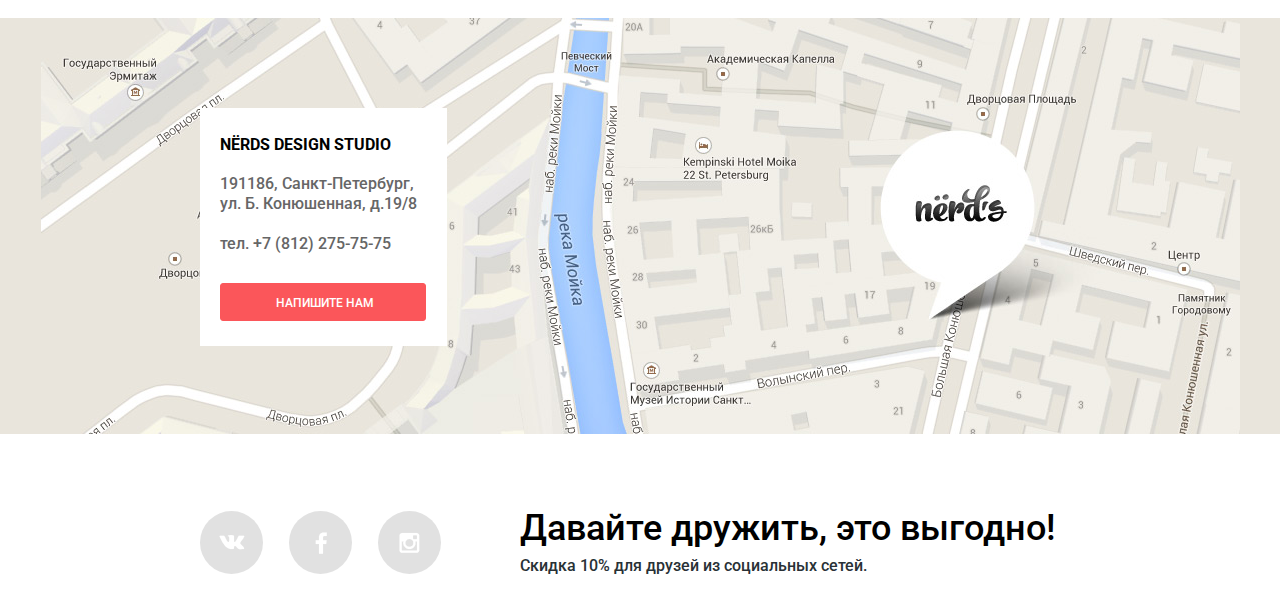
==== commit 3093ccaa: "nerds" ====
--- a/index.html
+++ b/index.html
@@ -2,275 +2,192 @@
 <html lang="ru">
   <head>
     <meta charset="utf-8">
-    <meta name="viewport" content="width=device-width,initial-scale=1">
-    <title>Green Valley</title>
-    <link href="https://fonts.googleapis.com/css?family=Fira+Sans:400,500|PT+Serif+Caption" rel="stylesheet">
+    <title>HTML Academy: Нёрдс</title>
+    <link href='https://fonts.googleapis.com/css?family=Roboto:500,400&subset=latin,cyrillic' rel='stylesheet' type='text/css'>
     <link rel="stylesheet" href="css/normalize.css">
-    <link rel="stylesheet" href="css/style.css">
+    <link rel="stylesheet" href="css/style.min.css">
   </head>
   <body>
-
-
-    <header class="page-header">
-      <div class="page-header__container">
-        <div class="page-logo">
-          <a class="page-logo__link">
-            <img class="page-logo__img" src="img/main-logo.png" alt="Green Valley" width="143" height="49">
+    <header class="main-header">
+      <div class="container clearfix">
+        <div class="main-logo">
+          <img src="img/main-logo.png" width="139" height="56" alt="Студия Nerds">
+        </div>
+        <nav class="main-navigation">
+          <ul class="main-navigation-list">
+            <li>
+              <a href="#">Студия</a>
+            </li>
+            <li>
+              <a href="#">Клиенты</a>
+            </li>
+            <li>
+              <a href="./catalog.html">Магазин</a>
+            </li>
+            <li>
+              <a href="#">Контакты</a>
+            </li>
+          </ul>
+        </nav>
+        <div class="cart">
+          <a class="icon-basket" href="#">Корзина
           </a>
-        </div>
-          <div class="main-navigation">
-            <div class="main-navigation__toggler">
-              <span class="main-navigation__toggler-elem"></span>
-            </div>
-            <ul class="main-navigation__list">
-              <li class="main-navigation__item">
-                <a href="#" class="main-navigation__link  main-navigation__link--active">Номера</a>
-              </li>
-              <li class="main-navigation__item">
-                <a href="#" class="main-navigation__link">Коттедж</a>
-              </li>
-              <li class="main-navigation__item">
-                <a href="#" class="main-navigation__link">Ресторан</a>
-              </li>
-              <li class="main-navigation__item">
-                <a href="#" class="main-navigation__link">Отдых</a>
-              </li>
-              <li class="main-navigation__item">
-                <a href="#" class="main-navigation__link">Контакты</a>
-              </li>
-            </ul>
-          </div>
-        <div class="page-header__contacts">
-          <a class="page-header__tel" href="tel:+78127775588">+7 812 777-55-88</a>
-          <div class="page-header__address">
-            г. Санкт-Петербург, Приморское ш.600
-          </div>
-        </div>
-        <a class="btn  btn--header" href="#">Забронировать</a>
-      </div>
-    </header>
-
-    <main class="page-main">
-      <div class="hero-section">
-        <div class="hero-section__wrapper">
-          <h1 class="hero-section__header">
-            <span>Семейный отдых на берегу Финского залива</span>
-          </h1>
-          <p class="hero-section__text">
-            <span>
-              Green Valley - это современная база отдыха в курортном районе для здорового отдыха всей семьёй.
-            </span>
-          </p>
         </div>
       </div>
       <div class="container">
-        <div class="features">
-          <div class="tab">
-            <ul class="tab__list">
-              <li class="tab__item">
-                <a href="#" class="tab__link  tab__link--orange">Семейный отдых</a>
-              </li>
-              <li class="tab__item">
-                <a href="#" class="tab__link">Корпоративный</a>
-              </li>
-            </ul>
+        <div class="slider">
+          <input type="radio" id="btn-1" name="toggle" checked>
+          <input type="radio" id="btn-2" name="toggle">
+          <input type="radio" id="btn-3" name="toggle">
+          <div class="slider-controls">
+            <label for="btn-1"></label>
+            <label for="btn-2"></label>
+            <label for="btn-3"></label>
           </div>
-          <section class="tab-content">
-            <h2 class="page-title  page-title--tab">Здоровый отдых</h2>
-            <p class="tab-content__text">
-            Плавайте в бассейне, играйте в волейбол, футбол и другие игры. Устройте семейный пикник с шашлыками или снимите напряжение в базе или спа.
-            </p>
-            <p class="tab-content__text  tab-content__text--hidden">
-              Почувствуйте отдых!
-            </p>
-            <div class="advantages">
-              <ul class="advantages__list">
-                <li class="advantages__item">
-                  <a href="#" class="advantages__link">
-                    <img src="img/swimming_pool.png" alt="Бассейн" width="80" height="80">
-                    Бассейн
-                  </a>
-                </li>
-                <li class="advantages__item">
-                  <a href="#" class="advantages__link">
-                    <img src="img/football.png" alt="Бассейн" width="80" height="80">
-                    Спортивная<br>площадка
-                  </a>
-                </li>
-                <li class="advantages__item">
-                  <a href="#" class="advantages__link">
-                    <img src="img/billiards.png" alt="Бассейн" width="80" height="80">
-                    Бильярд
-                  </a>
-                </li>
-                <li class="advantages__item">
-                  <a href="#" class="advantages__link">
-                    <img src="img/spa.png" alt="Бассейн" width="80" height="80">
-                    Спа
-                  </a>
-                </li>
-                <li class="advantages__item">
-                  <a href="#" class="advantages__link">
-                    <img src="img/sauna.png" alt="Бассейн" width="80" height="80">
-                    Бани
-                  </a>
-                </li>
-                <li class="advantages__item">
-                  <a href="#" class="advantages__link">
-                    <img src="img/animation.png" alt="Бассейн" width="80" height="80">
-                    Анимация
-                  </a>
-                </li>
-              </ul>
-            </div>
-          </section>
-        </div>
-        <section class="gallery">
-          <img class="gallery-img" src="img/gallery3.jpg" alt="Фото интерьера" width="321" height="261">
-          <div class="preview">
-            <img class="preview-img" src="img/gallery7.jpg" alt="Фото интерьера" width="125" height="75">
-            <img class="preview-img" src="img/gallery1.jpg" alt="Фото интерьера" width="125" height="75">
-            <img class="preview-img" src="img/gallery2.jpg" alt="Фото интерьера" width="125" height="75">
-            <img class="preview-img" src="img/gallery3.jpg" alt="Фото интерьера" width="125" height="75">
-            <img class="preview-img" src="img/gallery4.jpg" alt="Фото интерьера" width="125" height="75">
-            <img class="preview-img" src="img/gallery5.jpg" alt="Фото интерьера" width="125" height="75">
-            <img class="preview-img" src="img/gallery6.jpg" alt="Фото интерьера" width="125" height="75">
-          </div>
-        </section>
-        <section class="feedback">
-          <h2 class="page-title  page-title--white">Отзывы</h2>
-          <div class="feedback__wrapper">
-            <div class="slider">
-              <div class="slider__item">
-                <div class="feedback-card">
-                  <div class="feedback-card__image">
-                    <img src="img/customer-1.jpg" alt="Екатерина" width="82" height="82">
-                  </div>
-                  <div class="feedback-card__name">Екатерина В.</div>
-                  <a href="#" class="feedback-card__link">В Контакте</a>
-                  <p class="feedback-card__text">
-                  Наша семья счастлива, что открыла для себя Green Valley. Замечательный, комфортный отдых. Хорошее место, приветливый персонал, вкусная еда. Стали постоянными гостями!
-                  </p>
-                  <div class="feedback-card__date">
-                  Дата отдыха:<br>01.06.2015 - 08.06.2015
-                  </div>
+          <div class="slides">
+            <div class="slide">
+              <div class="slide-text">
+                <div class="slide-title">Долго, дорого, скрупулезно
                 </div>
-                <div class="feedback-card">
-                  <div class="feedback-card__image">
-                    <img src="img/customer-2.jpg" alt="Екатерина" width="82" height="82">
-                  </div>
-                  <div class="feedback-card__name">Екатерина В.</div>
-                  <a href="#" class="feedback-card__link--fb">facebook</a>
-                  <p class="feedback-card__text">
-                  Спасибо всем без исключения сотрудникам отеля за прекрасные дни, проведённые у вас! Наслаждались тишиной, отдохнули прекрасно. Понравилось всё: тёплый приём персоналом.
-                  </p>
-                  <div class="feedback-card__date">
-                  Дата отдыха:<br>15.05.2015 - 20.05.2015
-                  </div>
-                </div>
-              </div>
-              <a href="#" class="slider__arrow slider__arrow--left">left</a>
-              <a href="#" class="slider__arrow slider__arrow--right">right</a>
-            </div>
-          </div>
-          <button class="btn btn--feedback">Все отзывы</button>
-        </section>
-        <div class="offer">
-          <h2 class="page-title  page-title--offer">Акции и предложения</h2>
-          <div class="offer-slider">
-            <div class="offer-slider__item">
-              <img class="offer__picture" src="img/weeretewrt.png" alt="Пейзаж" width="320" height="299">
-              <div class="offer__overlay">
-                <p class="offer__title">Скидки в мае</p>
-                <p class="offer__text">Забронируйте номер или коттедж любой категории до 31 июня и получите скидку 10% !</p>
+                <p class="slide-paragraph">Математически выверенный дизайн<br>для вашего сайта или мобильного приложения.</p>
+                <a class="btn" href="#">Узнать больше</a>
               </div>
             </div>
-            <ul class="offer-slider__toggler">
-              <li class="offer-slider__toggler-elem  offer-slider__toggler-elem--active"></li>
-              <li class="offer-slider__toggler-elem"></li>
-            </ul>
-          </div>
-        </div>
-        <section class="page-contacts">
-          <div class="map">
-            <h2 class="page-title  page-title--contacts">Как до нас добраться</h2>
-            <div class="map__image">
-              <img src="img/map-desktop.jpg" alt="Карта проезда" width="321" height="400">
+            <div class="slide">
+              <div class="slide-text">
+                <div class="slide-title">Любите ли вы математику, как любим ее мы?</div>
+                <p class="slide-paragraph">Нашим дизайнерам мы удаляем нейроны, ответственные<br> за креатив, чтобы дать им возможность все просчитать</p>
+                <a class="btn" href="#">Узнать больше</a>
+              </div>
             </div>
-          </div>
-          <div class="page-contacts__wrapper">
-            <div class="routes">
-              <h3 class="routes__header  routes__header--bus">Автобусы</h3>
-              <p class="routes__text">
-                <span>&#8470;&nbsp;211</span> от&nbsp;станции метро&laquo;Черная речка&raquo; до остановки<br>Санаторий Репино&raquo;<br>
-                <span>&#8470;&nbsp;305К</span> от&nbsp;станции метро&laquo;Старая деревня&raquo;<br>
-                <span>&#8470;&nbsp;680К</span> от&nbsp;станции метро&laquo;Проспект просвещения&raquo;<br>
-                <span>&#8470;&nbsp;400К</span> от&nbsp;станции метро&laquo;Площадь Ленина&raquo;
-              </p>
-            </div>
-            <div class="routes">
-              <h3 class="routes__header  routes__header--train">Электропоезд</h3>
-              <p class="routes__text">
-              Электропоезд Выборгского направления<br>от Финляндского вокзала Санкт-Петербурга<br> до&nbsp;платформы &laquo;Репино&raquo;
-              </p>
-            </div>
-          </div>
-        </section>
-        <div class="choose">
-          <h2 class="page-title page-title--choose">Где вы хотите отдохнуть?</h2>
-          <div class="choose__wrapper">
-            <div class="choose-card">
-              <a href="#" class="choose-card__link">
-                <img src="img/hotel-tablet.jpg" alt="Отель" width="278" height="199">
-                <p class="choose-card__title">
-                В отеле
-                </p>
-                <p class="choose-card__text">от <span class="choose-card__price">4000</span> руб./сутки
-                </p>
-              </a>
-            </div>
-            <div class="choose-card">
-              <div class="choose-card__wrapper">
-                <a href="#" class="choose-card__link">
-                  <img src="img/cottage-tablet.jpg" alt="Коттедж" width="278" height="199">
-                  <p class="choose-card__title">
-                  В коттедже
-                  </p>
-                  <p class="choose-card__text">от <span class="choose-card__price">6800</span> руб./сутки
-                  </p>
-                </a>
+            <div class="slide">
+              <div class="slide-text">
+                <div class="slide-title">Только наркотики,<br>только хардкор!</div>
+                <p class="slide-paragraph">Все дизайнерские решения в нашей компании принимаются<br>
+    только под воздействием качественных галлюциногенов</p>
+                <a class="btn" href="#">Узнать больше</a>
               </div>
             </div>
           </div>
         </div>
       </div>
+    </header>
+    <main class="index-main">
+      <section class="features container clearfix">
+        <div class="features-item">
+          <img src="img/websites.png" width="240" height="124" alt="Веб-сайты" class="features-logo">
+          <h2 class="features-name">Веб-сайты</h2>
+          <p class="features-paragraph">
+            Мир никогда не будет прежним,
+            после того как увидит ваш сайт!
+          </p>
+          <a href="#" class="btn btn-red">Заказать</a>
+        </div>
+        <div class="features-item">
+          <img src="img/apps.png" width="240" height="124" alt="Приложения" class="features-logo">
+          <h2 class="features-name">Приложения</h2>
+          <p class="features-paragraph">
+            Покорите топ-10 приложений<br>
+            в AppStore и Google Play
+          </p>
+          <a href="#" class="btn btn-green">Заказать</a>
+        </div>
+        <div class="features-item">
+          <img src="img/presentations.png" width="240" height="124" alt="Презентации" class="features-logo">
+          <h2 class="features-name">Презентации</h2>
+          <p class="features-paragraph">
+            Вы даже не подозреваете,
+            насколько вы изумительны!
+          </p>
+          <a href="#" class="btn btn-yellow">Заказать</a>
+        </div>
+      </section>
+      <section class="about container clearfix">
+        <div class="about-left">
+          <h1 class="studio">
+            Мы — маленькая, но гордая
+            дизайн-студия из Краснодара.
+          </h1>
+          <p class="studio-paragraph">
+            Исповедуем принципы минимализма и чистоты. Ставим математический<br>
+            расчет выше креатива. Работаем не покладая рук, как роботы.
+          </p>
+          <p class="studio-paragraph-up">Выполняем заказы на разработку:</p>
+          <ul class="studio-list">
+            <li class="studio-list-item">Веб-сайтов любой сложности</li>
+            <li class="studio-list-item">Мобильных приложений для IOS и Android</li>
+            <li class="studio-list-item">Слайдшоу и видео для корпоративных презентаций</li>
+          </ul>
+        </div>
+        <div class="about-right">
+          <div class="logo">
+            <img src="img/second-logo.png" width="240" height="119" alt="Студия Nerds">
+          </div>
+          <p class="studio-paragraph-up">Как мы работаем</p>
+          <ul class="studio-list">
+            <li class="studio-list-item">С самоотдачей 146%</li>
+            <li class="studio-list-item">Соблюдая сроки на 100%</li>
+            <li class="studio-list-item">По предоплате 50%</li>
+          </ul>
+        </div>
+      </section>
+      <div class="portfolio container clearfix">
+        <a href="#" class="portfolio-item">
+          <img src="img/glukhanko.png" width="198" height="37" alt="Glukhanko">
+        </a>
+        <a href="#" class="portfolio-item">
+          <img src="img/html-academy.png" width="199" height="68" alt="HTML Academy">
+        </a>
+        <a href="#" class="portfolio-item">
+          <img src="img/borodinski.png" width="209" height="90" alt="Barbershop Borodinski">
+        </a>
+      </div>
     </main>
-
-    <footer class="page-footer">
-      <div class="page-footer__container">
-        <div class="page-footer__address">
-          г. Санкт-Петербург, Приморское ш.600
+    <footer class="main-footer">
+      <div class="map">
+        <iframe src="https://www.google.com/maps/embed?pb=!1m18!1m12!1m3!1d1998.5989424124054!2d30.320894616195037!3d59.9387968690478!2m3!1f0!2f0!3f0!3m2!1i1024!2i768!4f13.1!3m3!1m2!1s0x4696310fca5ba729%3A0xea9c53d4493c879f!2z0JHQvtC70YzRiNCw0Y8g0JrQvtC90Y7RiNC10L3QvdCw0Y8g0YPQuy4sIDE5LCDQodCw0L3QutGCLdCf0LXRgtC10YDQsdGD0YDQsywgMTkxMTg2!5e0!3m2!1sru!2sru!4v1456318989151" allowfullscreen></iframe>
+        <div class="container clearfix">
+          <section class="map-contacts">
+            <b class="map-contacts-header">Nёrds Design Studio</b>
+            <p class="map-contacts-paragraph">
+              191186, Санкт-Петербург,<br>
+              ул. Б. Конюшенная, д.19/8
+            </p>
+            <p class="map-contacts-paragraph">тел. +7 (812) 275-75-75</p>
+            <a href="form.html" class="btn-contacts">Напишите нам</a>
+          </section>
         </div>
-        <div class="page-footer__wrapper">
-          <div class="page-footer__logo">
-            <a class="page-logo__link">
-              <img class="page-logo__img" src="img/main-logo.png" alt="Green Valley" width="143" height="49">
-            </a>
-          </div>
-          <div class="social">
-            <a href="#" class="social__link  social__link--vk">В Контакте</a>
-            <a href="#" class="social__link  social__link--ins">Instagram</a>
-            <a href="#" class="social__link  social__link--fb">FaceBook</a>
-          </div>
+      </div>
+      <div class="container clearfix">
+        <div class="footer-social">
+          <a class="social-btn social-btn-vk" href="#">Вконтакте</a>
+          <a class="social-btn social-btn-fb" href="#">Фейсбук</a>
+          <a class="social-btn social-btn-inst" href="#">Инстаграм</a>
         </div>
-        <div class="page-footer__contacts">
-          <a class="page-footer__tel" href="tel:+78127775588">+7 812 777-55-88</a>
-          <a class="page-footer__mail" href="mailto:info@greenvalley.ru">info@greenvalley.ru</a>
+        <div class="discont">
+            <p class="discont-paragraph1">Давайте дружить, это выгодно!</p>
+            <p class="discont-paragraph2">Скидка 10% для друзей из социальных сетей.</p>
         </div>
       </div>
     </footer>
-
-
-    <script src="js/scripts.js"></script>
+    <div class="modal-window">
+      <button class="modal-window-close" type="button" title="Закрыть"></button>
+      <form class="modal-form" action="https://echo.htmlacademy.ru" method="post">
+        <div class="modal-text clearfix">
+          <div class="modal-text-name">
+            <label for="name">Ваше имя:</label>
+            <input type="text" name="name" id="name" placeholder="Представьтесь, пожалуйста">
+          </div>
+          <div class="modal-text-e-mail">
+            <label for="e-mail">Ваш e-mail:</label>
+            <input type="text" name="e-mail" id="e-mail" placeholder="Для отправки ответа">
+          </div>
+        </div>
+        <label for="feedback">Текст письма:</label>
+        <textarea name="feedback" id="feedback" placeholder="В свободной форме"></textarea>
+        <button class="btn-modal" type="submit">Отправить</button>
+      </form>
+    </div>
+    <script src="js/scripts.min.js"></script>
   </body>
 </html>
--- a/css/style.min.css
+++ b/css/style.min.css
@@ -0,0 +1 @@
+body,html{margin:0;padding:0}body{font-size:16px;font-family:"Roboto","Arial",sans-serif;font-weight:500;font-style:normal;color:#000;background:#fff;min-width:900px}@font-face{font-weight:400;font-style:normal;font-family:"symbols-nerds";src:url("../fonts/symbols-nerds.woff") format("woff"),url("../fonts/symbols-nerds.woff2") format("woff2")}[class*=" icon-"]::before,[class^=icon-]::before{display:inline-block;vertical-align:top;width:1em;margin-right:.2em;margin-left:.2em;font-weight:400;line-height:1em;font-family:"symbols-nerds";text-align:center;text-transform:none;text-decoration:inherit;font-style:normal;font-variant:normal;speak:none}.icon-facebook::before{content:"\66"}.icon-twitter::before{content:"\74"}.icon-vk::before{content:"\76"}.icon-up-dir::before{content:"\25b2"}.icon-down-dir::before{content:"\25bc"}.icon-circle::before{content:"\25cb"}.icon-circle-dot::before{content:"\25cf"}.icon-check-off::before{content:"\2610"}.icon-check-on::before{content:"\2611"}.icon-instagramm::before{content:"📷"}h2{font-size:18px;line-height:30px;color:#000}.slider{position:relative;width:880px;min-height:310px;margin-top:33px}.slider input[type=radio]{position:absolute;opacity:0}.slider-controls{position:absolute;bottom:95px;left:49%;width:200px;height:10px;margin-left:-102px;text-align:center;z-index:1000}.slider-controls label{display:inline-block;vertical-align:top;width:4px;height:4px;margin:0 3px;background:#fff;border:3px solid #fff;border-radius:50%;cursor:pointer}#btn-1:checked~.slider-controls label[for=btn-1],#btn-2:checked~.slider-controls label[for=btn-2],#btn-3:checked~.slider-controls label[for=btn-3]{background:#c1c1c1}.slide{top:0;left:0;width:100%;height:100%;overflow:hidden}.slide-text{width:465px;padding:30px 0;color:#283136}.slide-title{font-size:36px;line-height:36px;color:#000;padding-bottom:2px}.slide-paragraph{line-height:22px}.slide .btn{display:block;width:240px;padding:10px 0;margin-top:27px;font-size:12px;color:#fff;text-transform:uppercase;text-align:center;text-decoration:none;background:#fb565a;border-radius:3px}.slide .btn:hover{background-color:#d6494d}.slide .btn:active{background-color:#b63538;box-shadow:inset 0 3px 0 0 #9b2d30}.slide:nth-child(1){background-color:#eee;background-image:url("../img/slider-1.png");background-repeat:no-repeat;background-position:100% 10px}.slide:nth-child(2),.slide:nth-child(3){background-color:#eee;background-repeat:no-repeat}.slide:nth-child(2){background-image:url("../img/slider-2.png");background-position:100% 10px}.slide:nth-child(3){background-image:url("../img/slider-3.png");background-position:100% 0}.slide{display:none}#btn-1:checked~.slides .slide:nth-child(1),#btn-2:checked~.slides .slide:nth-child(2),#btn-3:checked~.slides .slide:nth-child(3){display:block}.clearfix::after{content:"";display:table;clear:both}.main-header{background:#eee;padding-top:20px}.header-block{padding-bottom:35px}.container{width:880px;padding-left:10px;padding-right:10px;margin-left:auto;margin-right:auto}.main-logo{float:left;margin-right:102px}.main-logo,.main-logo img{width:139px;height:56px}.main-navigation{margin-top:17px;width:500px;float:left;text-align:right}.main-navigation-list{margin:0;padding:0;list-style:none;font-size:0}.main-navigation-list li{display:inline-block;vertical-align:top;font-size:14px;line-height:30px;font-weight:500;text-transform:uppercase}.main-navigation-list a{text-decoration:none;display:block;color:#000;padding:10px 22px}.main-navigation-list a:hover{color:#fb565a}.main-navigation-list a:active{color:#000;opacity:.4}.active-link::after{content:"";position:relative;top:-5px;left:0;display:block;height:2px;width:67px;background-color:#fb565a}a.disabled{pointer-events:none;cursor:default}.cart{width:100px;float:right;position:relative}.cart a{text-decoration:none;display:inline-block;vertical-align:top;font-size:14px;line-height:30px;font-weight:500;color:#000;text-transform:uppercase;padding:9px 9px 9px 33px;margin-top:18px}.cart a:hover{color:#fb565a}.cart a:active{color:#000;opacity:.4}.icon-basket::before{content:"\62";position:absolute;top:33px;left:1px;width:20px;height:20px;opacity:.3}.icon-basket:hover::before{opacity:1}.icon-basket:active::before{opacity:.15}.features{padding-top:79px;padding-bottom:81px;border-bottom:2px solid #eee}.features-item{width:240px;float:left;margin-right:79px;margin-bottom:0}.features-item:last-child{margin-right:0}.features-item img{width:240px;height:124px;margin-bottom:4px}.features-name{font-size:18px;line-height:30px;font-weight:500;text-transform:uppercase;color:#000}.features-paragraph{font-size:15px;line-height:22px;font-weight:500;color:#283136}.btn{display:block;width:137px;height:20px;color:#fff;text-decoration:none;font-size:12px;line-height:18px;text-transform:uppercase;text-align:center;padding-top:8px;padding-bottom:6px;margin-top:26px}.btn-red{background-color:#fb565a;border:1px solid #fb565a;border-radius:3px}.btn-red:hover{background-color:#d6494d;border:1px solid #d6494d}.btn-red:active{background-color:#b63538;border:1px solid #b63538;box-shadow:inset 0 3px 0 0 #9b2d30}.btn-green{background-color:#00ca74;border:1px solid #00ca74;border-radius:3px}.btn-green:hover{background-color:#01a25e;border:1px solid #01a25e}.btn-green:active{background-color:#009053;border:1px solid #009053;box-shadow:inset 0 3px 0 0 #007b47}.btn-yellow{background-color:#efc84a;border:1px solid #efc84a;border-radius:3px}.btn-yellow:hover{background-color:#d6ae2c;border:1px solid #d6ae2c}.btn-yellow:active{background-color:#c09b24;border:1px solid #c09b24;box-shadow:inset 0 3px 0 0 #a3841f}.about{padding-top:46px;padding-bottom:55px;border-bottom:2px solid #eee}.about-left{width:620px;float:left;margin-right:20px}.about-right{width:240px;float:left;margin-top:13px}.studio{font-size:36px;line-height:36px;margin-bottom:18px}.studio-paragraph,.studio-paragraph-up{font-size:16px;line-height:22px;color:#283136}.studio-paragraph{margin-bottom:44px}.studio-paragraph-up{text-transform:uppercase}.studio-list{padding:0;margin:0;list-style:none}.studio-list-item{font-size:16px;line-height:22px;padding-top:5px;padding-left:34px;margin-bottom:17px;position:relative}.studio-list-item::before{content:"";position:absolute;display:block;width:25px;height:2px;left:-2px;top:16px;background-color:#fb565a}.logo{margin-bottom:66px}.portfolio{border-bottom:2px solid #eee;font-size:0;padding:40px 0 35px;margin-bottom:86px}.portfolio-item{display:inline-block;vertical-align:middle;margin-right:110px;opacity:.2;padding-left:12px}.portfolio-item:active,.portfolio-item:hover{color:#231f20;opacity:1}.portfolio-item:last-child{margin-right:0}.map{background-color:#e9e5dc;background-image:url("../img/map.jpg");background-repeat:no-repeat;background-position:center;position:relative;font-size:0}.map iframe{width:100%;height:416px;border:0}.map-contacts{width:202px;background-color:#fff;padding:23px 25px 25px 20px;text-align:left;position:absolute;top:90px;left:50%;-webkit-transform:translateX(-440px);transform:translateX(-440px)}.map-contacts-header{font-size:16px;line-height:28px;text-transform:uppercase;color:#000}.map-contacts-paragraph{font-size:16px;line-height:20px;color:#666;display:block;padding-bottom:3px;margin-top:15px;margin-bottom:17px}.btn-contacts{display:block;width:196px;height:15px;color:#fff;text-decoration:none;font-size:12px;line-height:18px;text-transform:uppercase;text-align:center;background-color:#fb565a;border:1px solid #fb565a;border-radius:3px;padding:10px 2px 11px 6px;margin-top:26px}.btn-contacts:hover{background-color:#d6494d;border:1px solid #d6494d}.btn-contacts:active{background-color:#b63538;box-shadow:inset 0 3px 0 0 #9b2d30}.map-point{float:right;width:230px;margin-top:22px;margin-left:200px}.footer-social{width:300px;float:left;padding-top:30px;padding-bottom:30px;margin-top:30px;position:relative}.social-btn{display:inline-block;vertical-align:top;width:63px;height:63px;background-color:#e1e1e1;border-radius:50%;margin-top:17px;margin-right:22px;font-size:0}.social-btn:hover{background-color:#fb565a}.social-btn:last-child{margin-right:0}.social-btn:active{background-color:#d6494d;box-shadow:inset 0 3px 0 0 #b63e42}.social-btn-vk{background-image:url("../img/icon-vk.png")}.social-btn-fb,.social-btn-inst,.social-btn-vk{background-color:#e1e1e1;background-repeat:no-repeat;background-position:center}.social-btn-fb{background-image:url("../img/icon-facebook.png")}.social-btn-inst{background-image:url("../img/icon-instagramm.png")}.discont{width:560px;float:right;margin-top:39px}.discont-paragraph1{margin:0;font-size:36px;line-height:36px;padding:37px 0 9px;color:#000}.discont-paragraph2{padding:0;margin:0;font-size:16px;line-height:22px;color:#283136}.catalog-header{padding-top:30px}.description-header{width:700px;margin:17px auto 40px;padding-bottom:45px;text-align:center;font-size:40px;text-transform:uppercase}.choose{padding-top:74px}.menu{width:240px;float:left;margin-right:80px}.features-select1{padding-left:0;border:0;margin-bottom:34px}.features-select2{margin-bottom:14px}.features-select2,.features-select3{padding-left:0;border:0}legend{font-size:18px;line-height:30px;text-transform:uppercase;margin-bottom:10px}input[type=radio]+label,label{font-size:16px;line-height:20px;color:#283136}input[type=radio]{display:none}input[type=radio]+label{display:block;margin-bottom:20px;padding-left:33px;position:relative;cursor:pointer}input[type=radio]+label:hover{color:#000}input[type=radio]+label::before{content:"\25cb";position:absolute;top:0;left:0;color:#c1c1c1;font-size:28px;font-family:"symbols-nerds"}input[type=radio]+label:hover::before{color:#b5b5b5}input[type=radio]:checked+label::before{content:"\25cf"}input[type=radio]:disabled+label{opacity:.4}input[type=checkbox]{display:none}input[type=checkbox]+label{display:block;margin-bottom:20px;line-height:20px;padding-left:33px;position:relative;cursor:pointer}input[type=checkbox]+label:hover{color:#000}input[type=checkbox]+label::before{content:"\2610";position:absolute;top:0;left:0;color:#c1c1c1;font-size:28px;font-family:"symbols-nerds"}input[type=checkbox]+label:hover::before{color:#b5b5b5}input[type=checkbox]:checked+label::before{content:"\2611"}input[type=checkbox]:disabled+label{opacity:.4}.form-btn{background-color:#f1f1f1;width:155px;height:38px;font-size:12px;line-height:18px;color:#000;text-transform:uppercase;border:1px solid #f1f1f1;border-radius:3px;margin-top:26px;padding-left:9px;outline:none}.form-btn:hover{background-color:#e5e5e5;border:1px solid #e5e5e5}.form-btn:active{background-color:#d5d5d5;border:1px solid #d5d5d5;box-shadow:inset 0 3px 0 0 #b5b5b5}.shop{width:560px;float:left}.sort{margin-bottom:35px}.second-navigation-list{padding-left:0;margin-top:0}.second-navigation-list li{list-style:none;display:inline-block;vertical-align:top;margin:0;padding:0}.second-navigation-list a{margin:0 20px}.btn-sort{text-decoration:none;font-size:12px;line-height:18px;color:#000;opacity:.3;text-transform:uppercase;border-bottom:1px dotted #00ca74}.btn-sort:hover{opacity:1;border-bottom:1px solid #00ca74}.btn-sort:active{opacity:1;border-bottom:0}.span-sort{text-decoration:none;font-size:12px;line-height:18px;text-transform:uppercase;margin-right:14px}.sort-list-1{width:460px;float:left}.sort-list-2{width:80px;float:right;position:relative}.icon-down-dir{color:#00ca74}.icon-down-dir,.icon-up-dir{width:10px;display:inline-block;vertical-align:top;text-decoration:none;font-family:"symbols-nerds";font-size:23px;line-height:20px}.icon-down-dir::before,.icon-up-dir::before{width:0;margin-left:0}.icon-down-dir{margin-left:54px}.icon-down-dir:hover{color:#c1c1c1}.icon-down-dir:active{color:#000}.icon-up-dir,.icon-up-dir:hover{color:#c1c1c1}.icon-up-dir:active{color:#000}.catalog-item{width:240px;float:left;margin-right:80px;margin-bottom:106px;position:relative}.catalog-item::before{content:"";position:absolute;display:block;width:240px;height:30px;top:-30px;background-color:#f1f1f1;background-image:url("../img/browser-dark.png");opacity:.1}.catalog-item:hover::before{opacity:1}.catalog-item:nth-child(2n){margin-right:0}.catalog-item:nth-child(5),.catalog-item:nth-child(6){margin-bottom:0}.catalog-buy{background-color:#fff;height:140px;left:20px;padding:33px 20px 28px;position:absolute;text-align:center;top:20px;width:160px}.btn-buy,.catalog-buy .catalog-buy-header{display:block;text-decoration:none;font-size:18px;text-transform:uppercase}.catalog-buy .catalog-buy-header{min-height:35px;color:#000;line-height:24px}.catalog-buy p{font-size:14px;line-height:18px;margin:0;padding:0}.btn-buy{width:137px;height:20px;color:#fff;line-height:18px;text-align:center;padding-top:8px;padding-bottom:6px;margin-top:29px;margin-left:11px;background-color:#fb565a;border:1px solid #fb565a;border-radius:3px}.btn-buy:hover{background-color:#d6494d;border:1px solid #d6494d}.btn-buy:active{background-color:#b63538;border:1px solid #b63538;box-shadow:inset 0 3px 0 0 #9b2d30}.catalog-buy{display:none}.catalog-item:hover .catalog-buy{display:block}.pages{width:300px;float:left;margin-top:77px;margin-bottom:79px}.pages-btn{display:inline-block;vertical-align:top;width:35px;height:19px;background-color:#f1f1f1;text-decoration:none;text-transform:uppercase;text-align:center;padding-top:8px;padding-bottom:8px;color:#000;font-size:12px;line-height:18px;border:1px solid #f1f1f1;border-radius:3px;margin-right:7px}.pages-btn:last-child{width:140px}.pages .active{background-color:#fff;border:1px solid #f1f1f1;border-radius:3px}.pages-btn:hover:nth-child(n+2){background-color:#e5e5e5;border:1px solid #e5e5e5}.pages-btn:active:nth-child(n+2){background-color:#d5d5d5;border:1px solid #d5d5d5;box-shadow:inset 0 3px 0 0 #b5b5b5}main{background:#fff}.range-filter{width:240px}.range-controls{position:relative;height:41px;padding-top:39px;padding-right:20px;padding-left:20px;margin-bottom:13px;border-radius:5px;background:#f1f1f1}.range-controls .scale{height:2px;background:#d7dcde}.range-controls .bar{width:70%;height:2px;background:#00ca74}.range-controls .toggle{position:absolute;top:28px;left:0;width:4px;height:4px;cursor:pointer;border:8px solid #fff;border-radius:50%;background:#ababab;box-shadow:0 2px 1px 0 #cfcfcf}.range-controls .toggle-min{left:18px}.range-controls .toggle-max{left:158px}.price-controls{font-size:0;margin-right:1px;margin-bottom:2px}.price-controls label{font-size:16px;display:inline-block;vertical-align:top;width:50%}.max-price{text-align:right}.price-controls input{font-family:"Roboto","Arial",sans-serif;font-size:16px;width:60px;margin-left:10px;padding:8px 10px;text-align:center;color:#283136;border:none;border-radius:5px;outline:none;background:#f1f1f1}@-webkit-keyframes bounce{0%{-webkit-transform:translateX(-2000px);transform:translateX(-2000px)}70%{-webkit-transform:translateX(30px);transform:translateX(30px)}90%{-webkit-transform:translateX(-10px);transform:translateX(-10px)}to{-webkit-transform:translateX(0);transform:translateX(0)}}@keyframes bounce{0%{-webkit-transform:translateX(-2000px);transform:translateX(-2000px)}70%{-webkit-transform:translateX(30px);transform:translateX(30px)}90%{-webkit-transform:translateX(-10px);transform:translateX(-10px)}to{-webkit-transform:translateX(0);transform:translateX(0)}}.modal-window{background-color:#fff;top:1583px;box-shadow:0 20px 40px 0 rgba(0,0,0,.75);height:311px;left:50%;margin-left:-325px;padding:55px 90px 50px 80px;position:absolute;width:460px;display:none}.modal-window-show{display:block;-webkit-animation:bounce .6s;animation:bounce .6s}.modal-window-close{background-color:#fb565a;border:0;border-radius:50%;cursor:pointer;font-size:0;height:41px;outline:0;position:absolute;right:6px;top:6px;width:41px}.modal-window-close:hover{background-color:#d6494d}.modal-window-close:active{background-color:#b63538}.modal-window-close::after,.modal-window-close::before{background-color:#fff;content:"";height:5px;position:absolute;right:7px;top:18px;width:26px}.modal-window-close::before{-webkit-transform:rotate(45deg);transform:rotate(45deg)}.modal-window-close::after{-webkit-transform:rotate(-45deg);transform:rotate(-45deg)}.modal-text{margin-bottom:20px;width:460px}.modal-text-name{float:left;width:220px}.modal-text-e-mail{float:right;width:220px}.modal-form textarea{height:100px;margin-bottom:41px;padding-top:9px;width:440px;resize:none}.modal-form label{display:block;font-size:16px;line-height:18px;margin-bottom:9px}.btn-modal{display:block;width:100%;padding:10px 0;font-size:12px;color:#fff;text-transform:uppercase;text-align:center;text-decoration:none;background:#fb565a;border:1px solid #fb565a;border-radius:3px;outline:none}.btn-modal:hover{background-color:#d6494d}.btn-modal:active{background-color:#b63538;box-shadow:inset 0 3px 0 0 #9b2d30}.modal-form input[type=text],.modal-form textarea{border:2px solid #d7dcde;border-radius:2px;font-size:12px;line-height:18px;padding-left:7px;padding-right:7px;text-transform:uppercase}.modal-form input[type=text]:hover,.modal-form textarea:hover{border-color:#a2a9ac}.modal-form input[type=text]:focus,.modal-form textarea:focus{border-color:#56bffb}.modal-form input[type=text]{height:32px;width:201px}
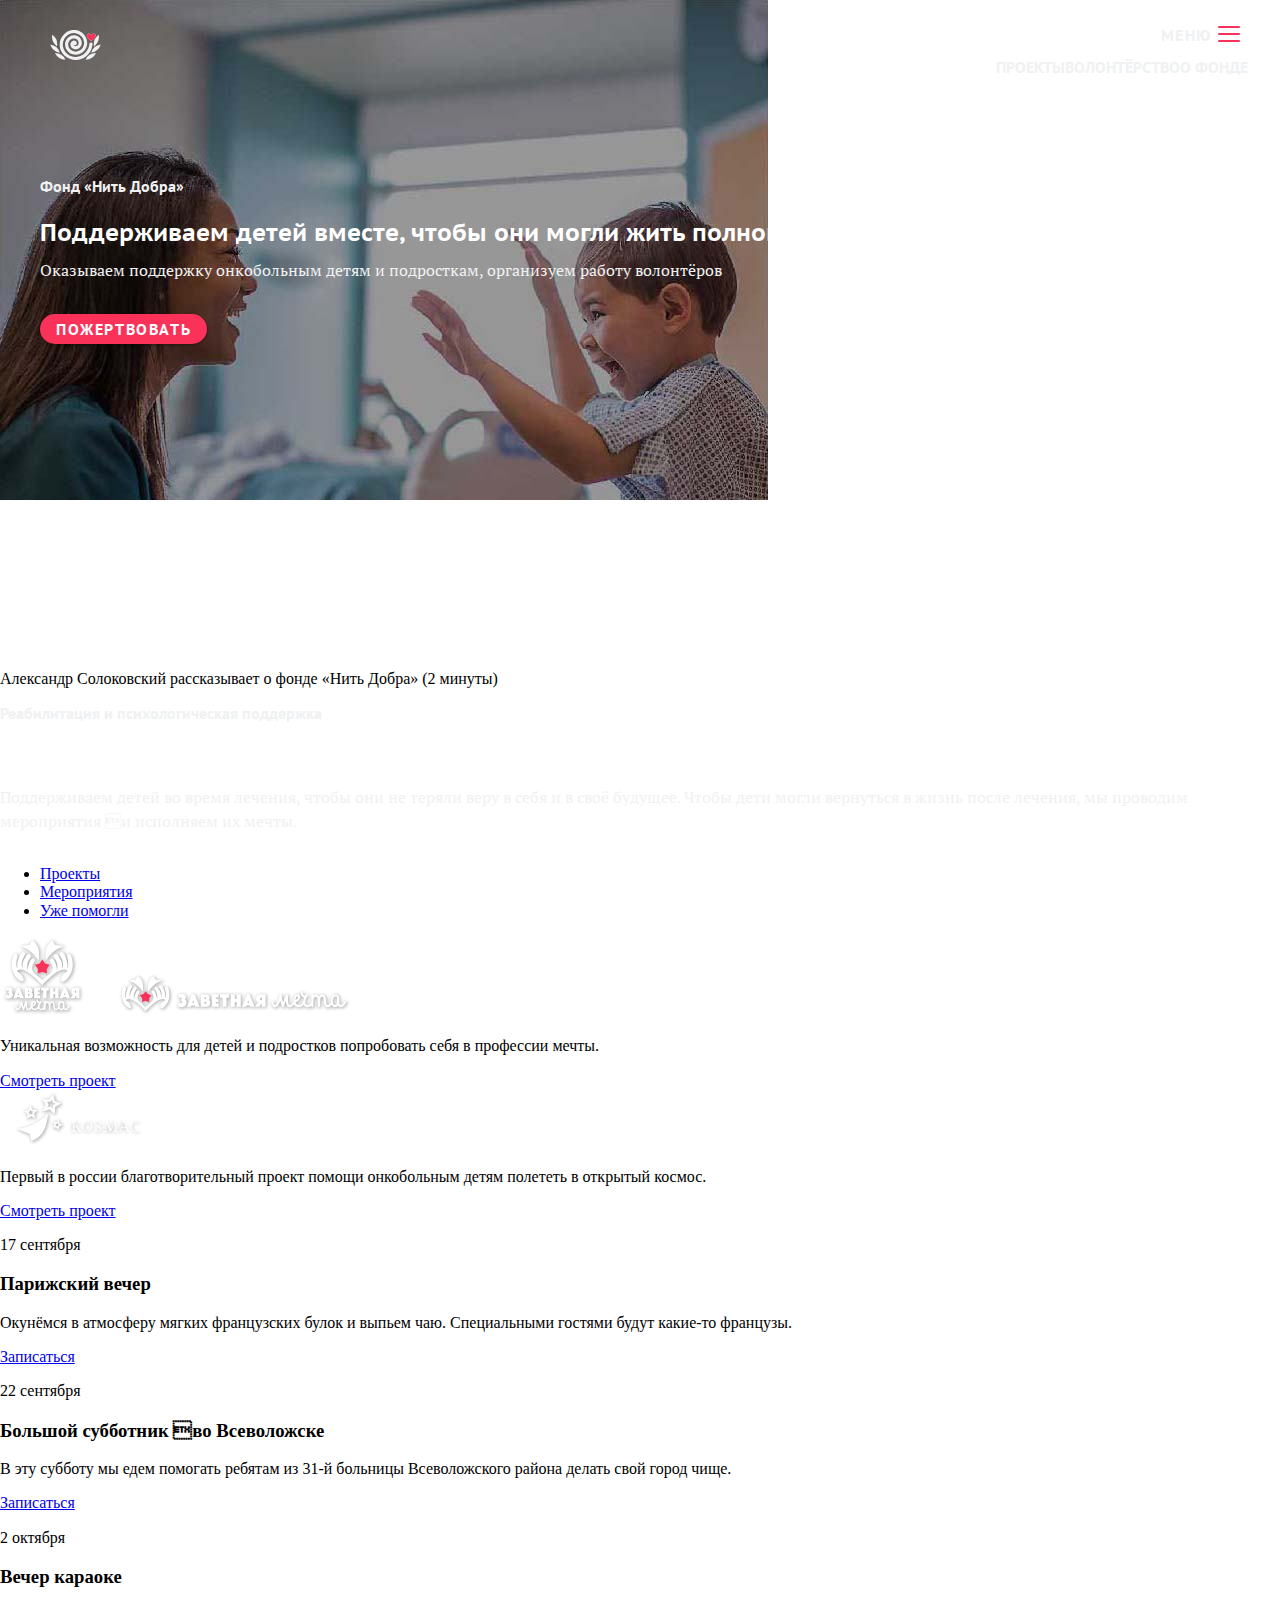
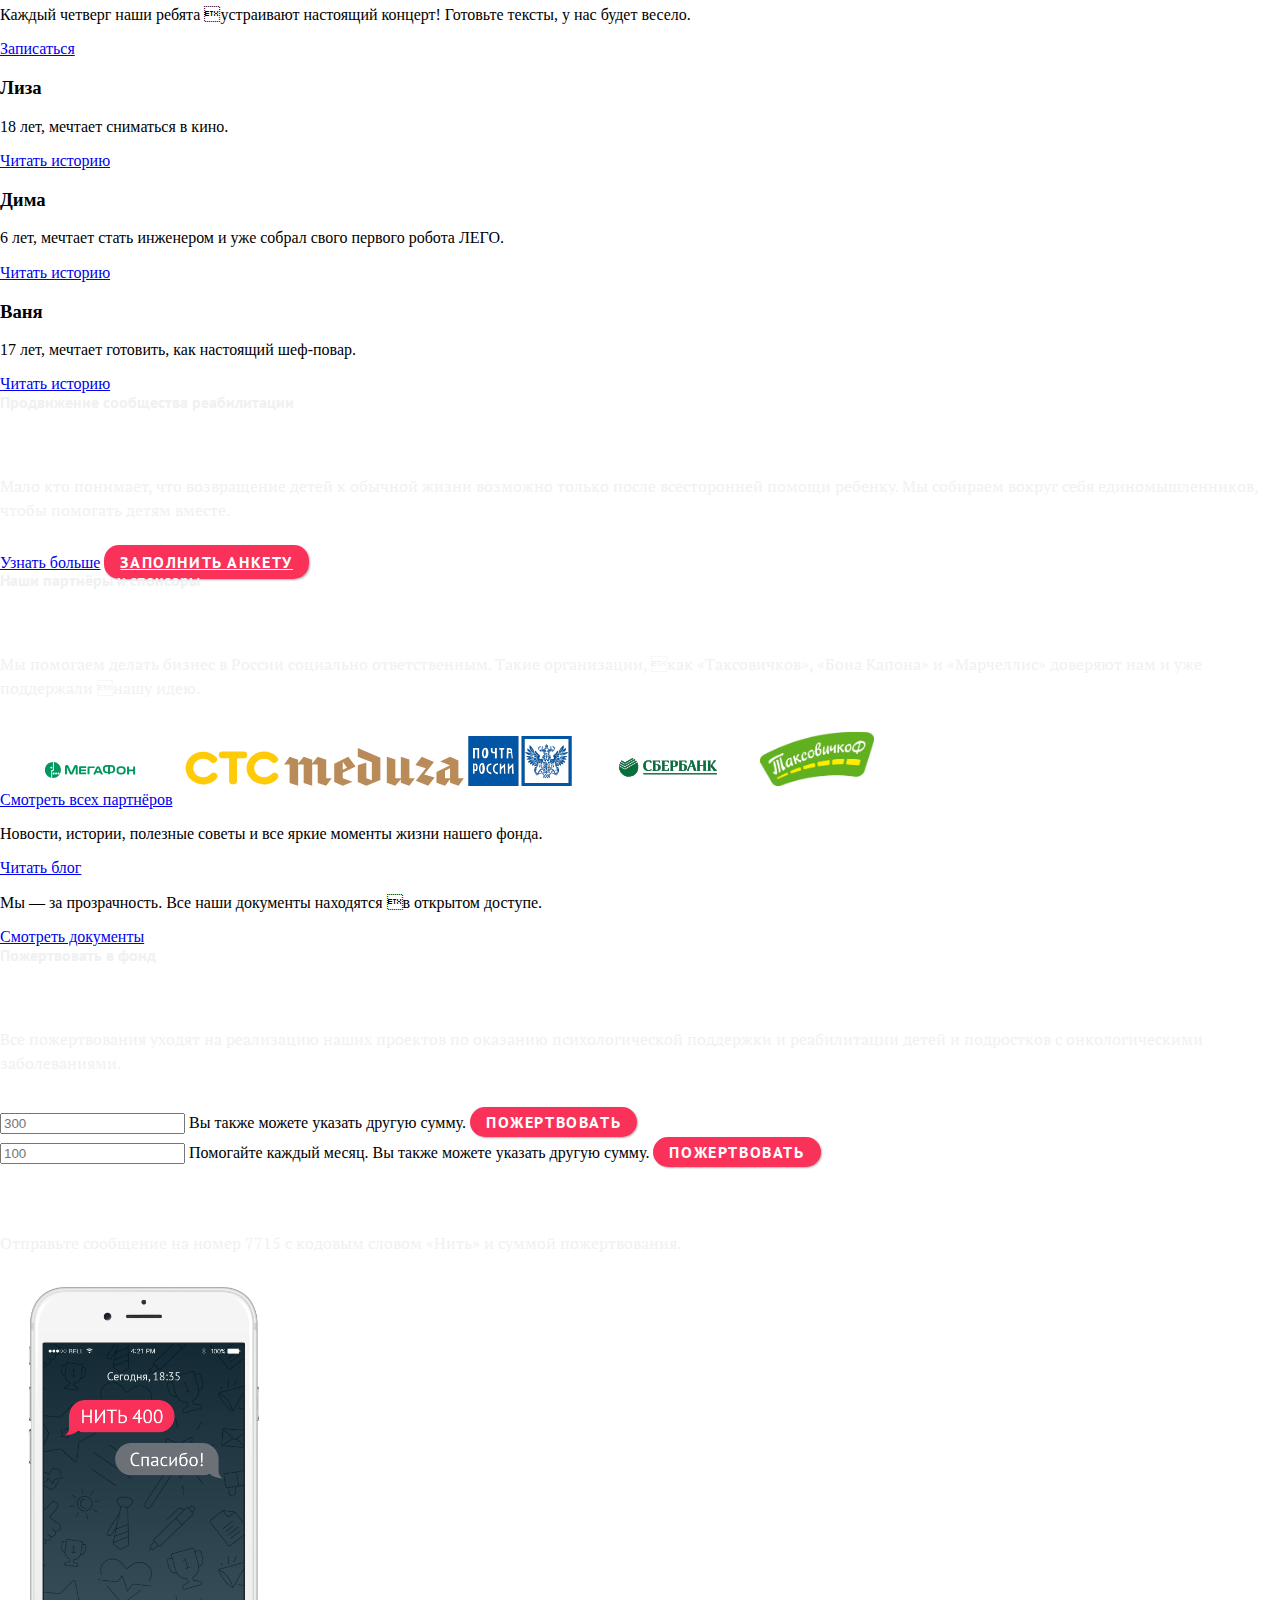
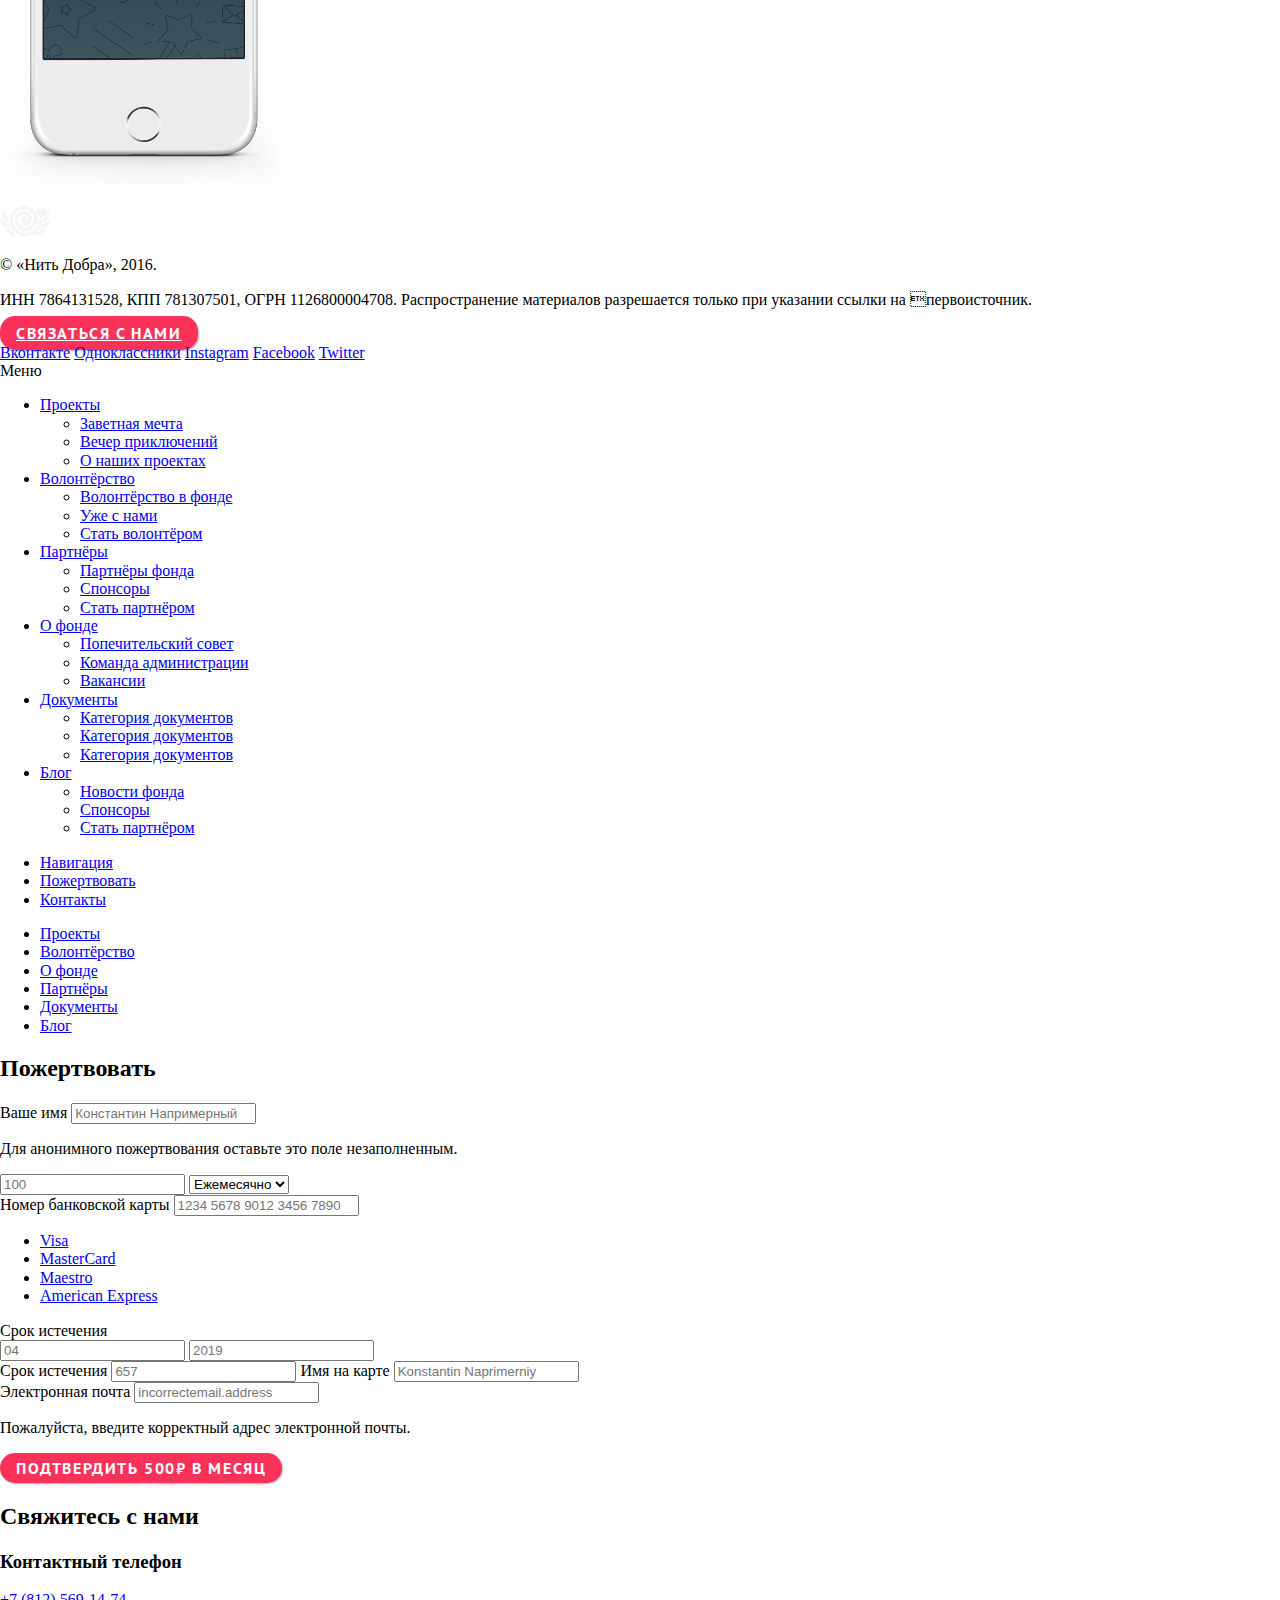
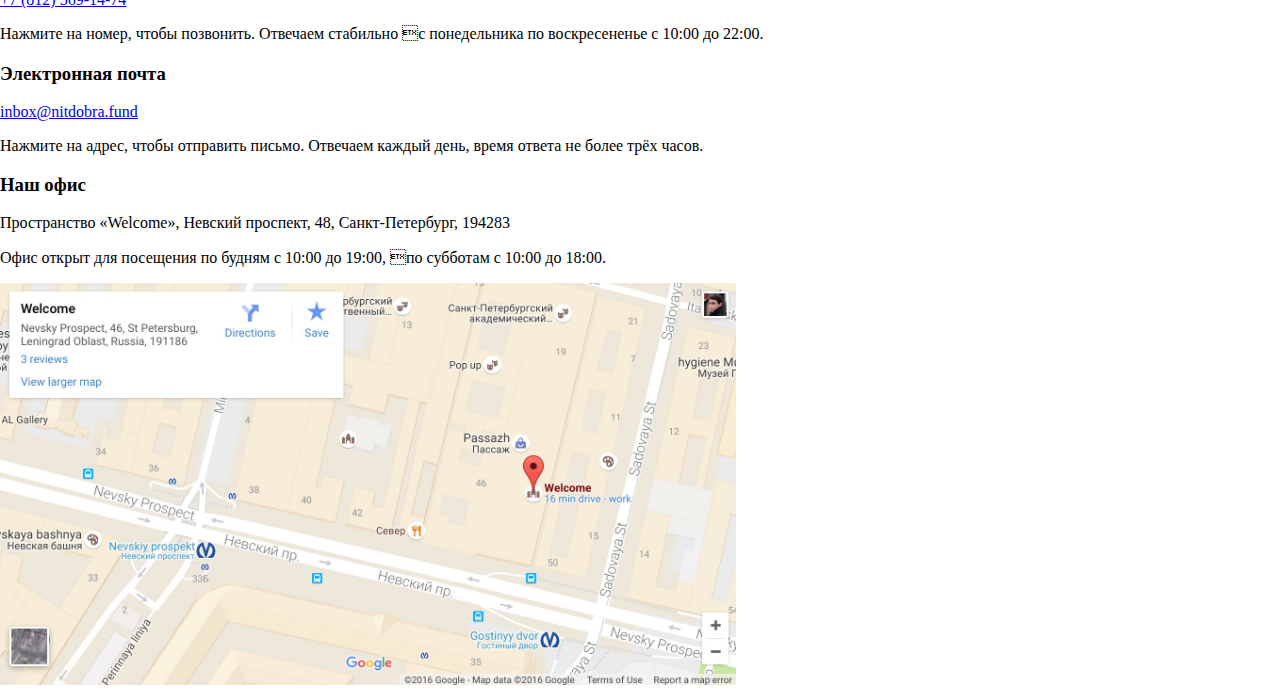
==== commit 8b434912: "nd" ====
--- a/index.html
+++ b/index.html
@@ -2,192 +2,464 @@
 <html lang="ru">
   <head>
     <meta charset="utf-8">
-    <title>HTML Academy: Нёрдс</title>
-    <link href='https://fonts.googleapis.com/css?family=Roboto:500,400&subset=latin,cyrillic' rel='stylesheet' type='text/css'>
-    <link rel="stylesheet" href="css/normalize.css">
-    <link rel="stylesheet" href="css/style.min.css">
+    <meta name="viewport" content="width=device-width, initial-scale=1.0">
+    <title>Фонд «Нить Добра»</title>
+    <link href="https://fonts.googleapis.com/css?family=PT+Sans+Caption:400,700|PT+Sans:400,700|PT+Serif&amp;subset=cyrillic" rel="stylesheet">
+    <link rel="stylesheet" href="css/style.css">
   </head>
   <body>
-    <header class="main-header">
-      <div class="container clearfix">
-        <div class="main-logo">
-          <img src="img/main-logo.png" width="139" height="56" alt="Студия Nerds">
-        </div>
+
+
+    <header class="page-header">
+
+
+      <div class="page-header__inner">
+        <img class="page-header__logo" src="img/page-header-logo.svg" alt="Логотип" width="51" height="30">
         <nav class="main-navigation">
-          <ul class="main-navigation-list">
-            <li>
-              <a href="#">Студия</a>
-            </li>
-            <li>
-              <a href="#">Клиенты</a>
-            </li>
-            <li>
-              <a href="./catalog.html">Магазин</a>
-            </li>
-            <li>
-              <a href="#">Контакты</a>
+          <div class="main-navigation__toggler">
+            <p class="main-navigation__toggler-text">Меню</p>
+            <span class="main-navigation__toggler-elem"></span>
+          </div>
+          <ul class="main-navigation__list">
+            <li class="main-navigation__item">
+              <a class="main-navigation__link" href="#">Проекты</a>
+            </li>
+            <li class="main-navigation__item">
+              <a class="main-navigation__link" href="#">Волонтёрство</a>
+            </li>
+            <li class="main-navigation__item">
+              <a class="main-navigation__link" href="#">О фонде</a>
+            </li>
+            <li class="main-navigation__item">
+              <a class="main-navigation__link" href="#">Партнёры</a>
+            </li>
+            <li class="main-navigation__item">
+              <a class="main-navigation__link" href="#">Документы</a>
+            </li>
+            <li class="main-navigation__item">
+              <a class="main-navigation__link" href="#">Блог</a>
             </li>
           </ul>
         </nav>
-        <div class="cart">
-          <a class="icon-basket" href="#">Корзина
-          </a>
-        </div>
-      </div>
-      <div class="container">
-        <div class="slider">
-          <input type="radio" id="btn-1" name="toggle" checked>
-          <input type="radio" id="btn-2" name="toggle">
-          <input type="radio" id="btn-3" name="toggle">
-          <div class="slider-controls">
-            <label for="btn-1"></label>
-            <label for="btn-2"></label>
-            <label for="btn-3"></label>
-          </div>
-          <div class="slides">
-            <div class="slide">
-              <div class="slide-text">
-                <div class="slide-title">Долго, дорого, скрупулезно
-                </div>
-                <p class="slide-paragraph">Математически выверенный дизайн<br>для вашего сайта или мобильного приложения.</p>
-                <a class="btn" href="#">Узнать больше</a>
+      </div>
+
+      <div class="hero-section">
+        <div class="hero-section__inner">
+          <p class="page__sub-title  col-sm-3">Фонд «Нить Добра»</p>
+          <h1 class="page__title  col-sm-5">Поддерживаем детей вместе, чтобы они могли жить полноценно.</h1>
+          <p class="page__text col-sm-6">Оказываем поддержку онкобольным детям и подросткам, организуем работу волонтёров</p>
+          <p class="page__text  page__text--tablet">Оказываем психологическую поддержку онкобольным детям и подросткам и помогаем им вернуться в жизнь. Организуем работу волонтёров и продвигаем идею реабилитации в России.</p>
+          <form class="donate-form1" action="#" method="post">
+            <input class="donate-form1__input" type="text" name="amount" placeholder="100">
+            <select class="page-select" name="frequency">
+              <option class="page-select__item" value="monthly">Ежемесячно</option>
+              <option class="page-select__item" value="single">Разово</option>
+            </select>
+            <button class="btn  donate-form1__btn" type="submit">Пожертвовать</button>
+          </form>
+        </div>
+      </div>
+
+    </header>
+
+
+    <main class="page-main">
+
+      <div class="video">
+        <div class="video__inner">
+          <!-- Два разных варианта вставки видео. Не знаю какой в данном случае лучше -->
+          <iframe width="288" height="150" src="https://www.youtube.com/embed/RDimtILZ3d0" frameborder="0" allowfullscreen></iframe>
+          <!-- <video class="video__clip" controls="controls" preload="metadata">
+            <source src="video/video.mp4" type="video/mp4; codecs="avc1.42E01E, mp4a.40.2"">
+            <source src="video/video.webm" type="video/webm; codecs="vp8, vorbis"">
+          </video> -->
+          <p class="video__text">Александр Солоковский рассказывает о фонде «Нить Добра» (2 минуты)</p>
+        </div>
+      </div>
+
+
+      <div class="rehabilitation">
+        <div class="rehabilitation__inner">
+          <p class="page__sub-title">Реабилитация и психологическая поддержка</p>
+          <h2 class="page__title">Реабилитация — это важно. Cтоит написать большой красивый заголовок.</h2>
+          <p class="page__text">Поддерживаем детей во время лечения, чтобы они не теряли веру в себя и в своё будущее. Чтобы дети могли вернуться в жизнь после лечения, мы проводим мероприятия и исполняем их мечты.</p>
+
+          <ul class="second-navigation">
+            <li class="second-navigation__item">
+              <a href="#" class="second-navigation__link">Проекты</a>
+            </li>
+            <li class="second-navigation__item">
+              <a href="#" class="second-navigation__link">Мероприятия</a>
+            </li>
+            <li class="second-navigation__item">
+              <a href="#" class="second-navigation__link">Уже помогли</a>
+            </li>
+          </ul>
+
+          <section class="slider">
+            <section class="slider__list">
+              <article class="card">
+                <img class="card__logo  card__logo--mobile" src="img/slider-logo-1-mobile.svg" alt="Заветная мечта" width="86" height="81">
+                <img class="card__logo" src="img/slider-logo-1.svg" alt="Заветная мечта" width="290" height="45">
+                <p class="card__text">Уникальная возможность для детей и подростков попробовать себя в профессии мечты.</p>
+                <a class="page__link" href="#">Смотреть проект</a>
+              </article>
+              <article class="card">
+                <img class="card__logo" src="img/slider-logo-2.svg" alt="Козмас" width="160" height="57">
+                <p class="card__text">Первый в росcии благотворительный проект помощи онкобольным детям полететь в открытый космос.</p>
+                <a class="page__link" href="#">Смотреть проект</a>
+              </article>
+            </section>
+            <section class="slider__list">
+              <article class="card">
+                <p class="card__date">17 сентября</p>
+                <h3 class="card__title">Парижский вечер</h3>
+                <p class="card__text">Окунёмся в атмосферу мягких французских булок и выпьем чаю. Специальными гостями будут какие-то французы.</p>
+                <a class="page__link" href="#">Записаться</a>
+              </article>
+              <article class="card">
+                <p class="card__date">22 сентября</p>
+                <h3 class="card__title">Большой субботник во Всеволожске</h3>
+                <p class="card__text">В эту субботу мы едем помогать ребятам из 31-й больницы Всеволожского района делать свой город чище.</p>
+                <a class="page__link" href="#">Записаться</a>
+              </article>
+              <article class="card">
+                <p class="card__date">2 октября</p>
+                <h3 class="card__title">Вечер караоке</h3>
+                <p class="card__text">Каждый четверг наши ребята устраивают настоящий концерт! Готовьте тексты, у нас будет весело.</p>
+                <a class="page__link" href="#">Записаться</a>
+              </article>
+            </section>
+            <section class="slider__list">
+              <article class="card">
+                <h3 class="card__title">Лиза</h3>
+                <p class="card__text">18 лет, мечтает сниматься в кино.</p>
+                <a class="page__link" href="#">Читать историю</a>
+              </article>
+              <article class="card">
+                <h3 class="card__title">Дима</h3>
+                <p class="card__text">6 лет, мечтает стать инженером и уже собрал свого первого робота ЛЕГО.</p>
+                <a class="page__link" href="#">Читать историю</a>
+              </article>
+              <article class="card">
+                <h3 class="card__title">Ваня</h3>
+                <p class="card__text">17 лет, мечтает готовить, как настоящий шеф-повар.</p>
+                <a class="page__link" href="#">Читать историю</a>
+              </article>
+            </section>
+            <a href="#" class="slider__arrow slider__arrow--right"></a>
+          </section>
+        </div>
+      </div>
+
+
+      <div class="volunteering">
+        <div class="volunteering__inner">
+          <p class="page__sub-title">Продвижение сообщества реабилитации</p>
+          <h2 class="page__title">Полномасштабное наступление на фронте борьбы с болезнью. Волонтёрим на все сто.</h2>
+          <p class="page__text">Мало кто понимает, что возвращение детей к обычной жизни возможно только после всесторонней помощи ребенку. Мы собираем вокруг себя единомышленников, чтобы помогать детям вместе.</p>
+          <a class="page_link" href="#">Узнать больше</a>
+          <a class="btn volunteering__btn" href="#">Заполнить анкету</a>
+        </div>
+      </div>
+
+      <div class="partners">
+        <div class="partners__inner">
+          <p class="page__sub-title">Наши партнёры и спонсоры</p>
+          <h2 class="page__title">Стабильные организации помогают нам помогать. Вместе, мы сделаем мир лучше.</h2>
+          <p class="page__text">Мы помогаем делать бизнес в России социально ответственным. Такие организации, как «Таксовичков», «Бона Капона» и «Марчеллис» доверяют нам и уже поддержали нашу идею.</p>
+          <div class="partners__logo-list">
+            <img class="partners__logo-item" src="img/megafon-icon.svg" alt="Мегафон" width="180" height="32">
+            <img class="partners__logo-item" src="img/sts-icon.svg" alt="СТС" width="96" height="36">
+            <img class="partners__logo-item" src="img/meduza-icon.svg" alt="Meduza" width="180" height="38">
+            <img class="partners__logo-item" src="img/mail-icon.svg" alt="Почта России" width="104" height="50">
+            <img class="partners__logo-item" src="img/sberbank-icon.svg" alt="Сбербанк" width="180" height="35">
+            <img class="partners__logo-item" src="img/taksovichkoff-icon.png" alt="Таксовичкоф" width="114" height="54">
+          </div>
+          <a class="page__link" href="#">Смотреть всех партнёров</a>
+        </div>
+      </div>
+
+      <section class="information">
+        <div class="information__inner">
+          <article class="information__item">
+            <p class="information__text">Новости, истории, полезные советы и все яркие моменты жизни нашего фонда.</p>
+            <a class="information__link" href="#">Читать блог</a>
+          </article>
+          <article class="information__item">
+            <p class="information__text">Мы — за прозрачность. Все наши документы находятся в открытом доступе.</p>
+            <a class="information__link" href="#">Смотреть документы</a>
+          </article>
+        </div>
+      </section>
+
+      <div class="donate">
+        <div class="donate__inner">
+          <p class="page__sub-title">Пожертвовать в фонд</p>
+          <h2 class="page__title">Минута вашего времени поможет нам исполнять еще больше детских мечт.</h2>
+          <p class="page__text">Все пожертвования уходят на реализацию наших проектов по оказанию психологической поддержки и реабилитации детей и подростков с онкологическими заболеваниями.</p>
+
+          <section class="donate__form-list">
+            <form class="donate-form2 action="#" method="post"">
+              <input class="donate-form2__input" id="single-donate" type="text" name="single-donate" placeholder="300">
+              <label class="donate-form2__label" for="single-donate">Вы также можете указать другую сумму.</label>
+              <button class="btn  donate-form2__btn" type="submit">Пожертвовать</button>
+            </form>
+            <form class="donate-form2 action="#" method="post"">
+              <input class="donate-form2__input" id="montly-donate" type="text" name="montly-donate" placeholder="100">
+              <label class="donate-form2__label" for="montly-donate">Помогайте каждый месяц. Вы также можете указать другую сумму.</label>
+              <button class="btn  donate-form2__btn" type="submit">Пожертвовать</button>
+            </form>
+          </section>
+        </div>
+      </div>
+
+      <div class="sms">
+        <div class="sms__inner">
+          <h2 class="page__title">Пожертвовать через СМС</h2>
+          <p class="page__text">Отправьте сообщение на номер <span class="page__text  page__text--red">7715</span> с кодовым словом «Нить» и суммой пожертвования.</p>
+          <img class="sms__picture" src="img/donate-sms-phone.png" alt="Пожертвовать через СМС" width="294" height="515">
+        </div>
+      </div>
+
+    </main>
+
+
+    <footer class="page-footer">
+      <div class="page-footer__inner">
+        <div class="page-footer__contacts">
+          <img class="page-footer__logo" src="img/page-footer-logo.svg" alt="Логотип" width="51" height="30">
+          <p class="page-foter__text">&copy; «Нить Добра», 2016.</p>
+          <p class="page-foter__text">ИНН 7864131528, КПП 781307501, ОГРН 1126800004708. Распространение материалов разрешается только при указании ссылки на первоисточник.</p>
+          <a class="btn  page-footer__btn" href="#">Связаться с нами</a>
+          <div class="social">
+            <a class="social__link  social__link--vk" href="#">Вконтакте</a>
+            <a class="social__link  social__link--ok" href="#">Одноклассники</a>
+            <a class="social__link  social__link--ins" href="#">Instagram</a>
+            <a class="social__link  social__link--fb" href="#">Facebook</a>
+            <a class="social__link  social__link--tw" href="#">Twitter</a>
+          </div>
+        </div>
+
+        <div class="footer-navigation">
+          <div class="footer-navigation__toggler">
+            <span class="footer-navigation__toggler-text">Меню</span>
+            <span class="footer-navigation__toggler-elem"></span>
+            <ul class="footer-navigation__list">
+              <li class="footer-navigation__item">
+                <a class="footer-navigation__link" href="#">Проекты</a>
+                <ul class="footer-navigation__sub-list">
+                  <li class="footer-navigation__sub-item">
+                    <a href="#" class="footer-navigation__sub-link">Заветная мечта</a>
+                  </li>
+                  <li class="footer-navigation__sub-item">
+                    <a href="#" class="footer-navigation__sub-link">Вечер приключений</a>
+                  </li>
+                  <li class="footer-navigation__sub-item">
+                    <a href="#" class="footer-navigation__sub-link">О наших проектах</a>
+                  </li>
+                </ul>
+              </li>
+              <li class="footer-navigation__item">
+                <a class="footer-navigation__link" href="#">Волонтёрство</a>
+                <ul class="footer-navigation__sub-list">
+                  <li class="footer-navigation__sub-item">
+                    <a href="#" class="footer-navigation__sub-link">Волонтёрство в фонде</a>
+                  </li>
+                  <li class="footer-navigation__sub-item">
+                    <a href="#" class="footer-navigation__sub-link">Уже с нами</a>
+                  </li>
+                  <li class="footer-navigation__sub-item">
+                    <a href="#" class="footer-navigation__sub-link">Стать волонтёром</a>
+                  </li>
+                </ul>
+              </li>
+              <li class="footer-navigation__item">
+                <a class="footer-navigation__link" href="#">Партнёры</a>
+                <ul class="footer-navigation__sub-list">
+                  <li class="footer-navigation__sub-item">
+                    <a href="#" class="footer-navigation__sub-link">Партнёры фонда</a>
+                  </li>
+                  <li class="footer-navigation__sub-item">
+                    <a href="#" class="footer-navigation__sub-link">Спонсоры</a>
+                  </li>
+                  <li class="footer-navigation__sub-item">
+                    <a href="#" class="footer-navigation__sub-link">Стать партнёром</a>
+                  </li>
+                </ul>
+              </li>
+              <li class="footer-navigation__item">
+                <a class="footer-navigation__link" href="#">О фонде</a>
+                <ul class="footer-navigation__sub-list">
+                  <li class="footer-navigation__sub-item">
+                    <a href="#" class="footer-navigation__sub-link">Попечительский совет</a>
+                  </li>
+                  <li class="footer-navigation__sub-item">
+                    <a href="#" class="footer-navigation__sub-link">Команда администрации</a>
+                  </li>
+                  <li class="footer-navigation__sub-item">
+                    <a href="#" class="footer-navigation__sub-link">Вакансии</a>
+                  </li>
+                </ul>
+              </li>
+              <li class="footer-navigation__item">
+                <a class="footer-navigation__link" href="#">Документы</a>
+                <ul class="footer-navigation__sub-list">
+                  <li class="footer-navigation__sub-item">
+                    <a href="#" class="footer-navigation__sub-link">Категория документов</a>
+                  </li>
+                  <li class="footer-navigation__sub-item">
+                    <a href="#" class="footer-navigation__sub-link">Категория документов</a>
+                  </li>
+                  <li class="footer-navigation__sub-item">
+                    <a href="#" class="footer-navigation__sub-link">Категория документов</a>
+                  </li>
+                </ul>
+              </li>
+              <li class="footer-navigation__item">
+                <a class="footer-navigation__link" href="#">Блог</a>
+                <ul class="footer-navigation__sub-list">
+                  <li class="footer-navigation__sub-item">
+                    <a href="#" class="footer-navigation__sub-link">Новости фонда</a>
+                  </li>
+                  <li class="footer-navigation__sub-item">
+                    <a href="#" class="footer-navigation__sub-link">Спонсоры</a>
+                  </li>
+                  <li class="footer-navigation__sub-item">
+                    <a href="#" class="footer-navigation__sub-link">Стать партнёром</a>
+                  </li>
+                </ul>
+              </li>
+            </ul>
+          </div>
+        </div>
+      </div>
+
+    </footer>
+
+
+    <div class="modal-window">
+
+      <div class="modal-window__inner">
+        <ul class="modal-navigation">
+          <li class="modal-navigation__list">
+            <a class="modal-navigation__link" href="#">Навигация</a>
+          </li>
+          <li class="modal-navigation__list">
+            <a class="modal-navigation__link" href="#">Пожертвовать</a>
+          </li>
+          <li class="modal-navigation__list">
+            <a class="modal-navigation__link" href="#">Контакты</a>
+          </li>
+        </ul>
+      </div>
+
+      <div class="menu">
+        <div class="mtnu__inner">
+          <ul class="menu-navigation__list">
+            <li class="menu-navigation__item">
+              <a class="menu-navigation__link" href="#">Проекты</a>
+            </li>
+            <li class="menu-navigation__item">
+              <a class="menu-navigation__link" href="#">Волонтёрство</a>
+            </li>
+            <li class="menu-navigation__item">
+              <a class="menu-navigation__link" href="#">О фонде</a>
+            </li>
+            <li class="menu-navigation__item">
+              <a class="menu-navigation__link" href="#">Партнёры</a>
+            </li>
+            <li class="menu-navigation__item">
+              <a class="menu-navigation__link" href="#">Документы</a>
+            </li>
+            <li class="menu-navigation__item">
+              <a class="menu-navigation__link" href="#">Блог</a>
+            </li>
+          </ul>
+        </div>
+      </div>
+
+      <div class="modal-donate">
+        <div class="modal-donate__inner">
+          <h2 class="modal-donate__title">Пожертвовать</h2>
+          <form class="modal-form" action="#" method="post">
+
+            <div class="modal-form__block">
+              <label for="name">Ваше имя</label>
+              <input id="name" class="modal-form__input" type="text" name="name" placeholder="Константин Напримерный">
+              <p class="modal-form__text">Для анонимного пожертвования оставьте это поле незаполненным.</p>
+              <input class="modal-form__input" type="text" name="amount" placeholder="100">
+              <select class="modal-select" name="frequency">
+                <option class="modal-select__item" value="monthly">Ежемесячно</option>
+                <option class="modal-select__item" value="single">Разово</option>
+              </select>
+            </div>
+
+            <div class="modal-form__block">
+              <label for="card">Номер банковской карты</label>
+              <input id="card" class="modal-form__input" type="text" name="card" placeholder="1234 5678 9012 3456 7890">
+              <ul class="card-menu">
+                <li class="card-menu__item">
+                  <a class="card-menu__link" href="#">Visa</a>
+                </li>
+                <li class="card-menu__item">
+                  <a class="card-menu__link" href="#">MasterCard</a>
+                </li>
+                <li class="card-menu__item">
+                  <a class="card-menu__link" href="#">Maestro</a>
+                </li>
+                <li class="card-menu__item">
+                  <a class="card-menu__link" href="#">American Express</a>
+                </li>
+              </ul>
+
+              <label for="valid-until">Срок истечения</label>
+              <div class="modal-form__block1">
+                <input id="valid-until" class="modal-form__input" type="text" name="valid-until" placeholder="04">
+                <input id="valid-until" class="modal-form__input" type="text" name="valid-until" placeholder="2019">
               </div>
+              <label for="cvv">Срок истечения</label>
+              <input id="cvv" class="modal-form__input" type="text" name="cvv" placeholder="657">
+              <label for="card-name">Имя на карте</label>
+              <input id="card-name" class="modal-form__input" type="text" name="card-name" placeholder="Konstantin Naprimerniy">
             </div>
-            <div class="slide">
-              <div class="slide-text">
-                <div class="slide-title">Любите ли вы математику, как любим ее мы?</div>
-                <p class="slide-paragraph">Нашим дизайнерам мы удаляем нейроны, ответственные<br> за креатив, чтобы дать им возможность все просчитать</p>
-                <a class="btn" href="#">Узнать больше</a>
-              </div>
+
+            <div class="modal-form__block">
+              <label for="mail">Электронная почта</label>
+              <input id="mail" class="modal-form__input" type="text" name="mail" placeholder="incorrectemail.address">
+              <p class="modal-form__text">Пожалуйста, введите корректный адрес электронной почты.</p>
             </div>
-            <div class="slide">
-              <div class="slide-text">
-                <div class="slide-title">Только наркотики,<br>только хардкор!</div>
-                <p class="slide-paragraph">Все дизайнерские решения в нашей компании принимаются<br>
-    только под воздействием качественных галлюциногенов</p>
-                <a class="btn" href="#">Узнать больше</a>
-              </div>
-            </div>
-          </div>
-        </div>
-      </div>
-    </header>
-    <main class="index-main">
-      <section class="features container clearfix">
-        <div class="features-item">
-          <img src="img/websites.png" width="240" height="124" alt="Веб-сайты" class="features-logo">
-          <h2 class="features-name">Веб-сайты</h2>
-          <p class="features-paragraph">
-            Мир никогда не будет прежним,
-            после того как увидит ваш сайт!
-          </p>
-          <a href="#" class="btn btn-red">Заказать</a>
-        </div>
-        <div class="features-item">
-          <img src="img/apps.png" width="240" height="124" alt="Приложения" class="features-logo">
-          <h2 class="features-name">Приложения</h2>
-          <p class="features-paragraph">
-            Покорите топ-10 приложений<br>
-            в AppStore и Google Play
-          </p>
-          <a href="#" class="btn btn-green">Заказать</a>
-        </div>
-        <div class="features-item">
-          <img src="img/presentations.png" width="240" height="124" alt="Презентации" class="features-logo">
-          <h2 class="features-name">Презентации</h2>
-          <p class="features-paragraph">
-            Вы даже не подозреваете,
-            насколько вы изумительны!
-          </p>
-          <a href="#" class="btn btn-yellow">Заказать</a>
-        </div>
-      </section>
-      <section class="about container clearfix">
-        <div class="about-left">
-          <h1 class="studio">
-            Мы — маленькая, но гордая
-            дизайн-студия из Краснодара.
-          </h1>
-          <p class="studio-paragraph">
-            Исповедуем принципы минимализма и чистоты. Ставим математический<br>
-            расчет выше креатива. Работаем не покладая рук, как роботы.
-          </p>
-          <p class="studio-paragraph-up">Выполняем заказы на разработку:</p>
-          <ul class="studio-list">
-            <li class="studio-list-item">Веб-сайтов любой сложности</li>
-            <li class="studio-list-item">Мобильных приложений для IOS и Android</li>
-            <li class="studio-list-item">Слайдшоу и видео для корпоративных презентаций</li>
-          </ul>
-        </div>
-        <div class="about-right">
-          <div class="logo">
-            <img src="img/second-logo.png" width="240" height="119" alt="Студия Nerds">
-          </div>
-          <p class="studio-paragraph-up">Как мы работаем</p>
-          <ul class="studio-list">
-            <li class="studio-list-item">С самоотдачей 146%</li>
-            <li class="studio-list-item">Соблюдая сроки на 100%</li>
-            <li class="studio-list-item">По предоплате 50%</li>
-          </ul>
-        </div>
-      </section>
-      <div class="portfolio container clearfix">
-        <a href="#" class="portfolio-item">
-          <img src="img/glukhanko.png" width="198" height="37" alt="Glukhanko">
-        </a>
-        <a href="#" class="portfolio-item">
-          <img src="img/html-academy.png" width="199" height="68" alt="HTML Academy">
-        </a>
-        <a href="#" class="portfolio-item">
-          <img src="img/borodinski.png" width="209" height="90" alt="Barbershop Borodinski">
-        </a>
-      </div>
-    </main>
-    <footer class="main-footer">
-      <div class="map">
-        <iframe src="https://www.google.com/maps/embed?pb=!1m18!1m12!1m3!1d1998.5989424124054!2d30.320894616195037!3d59.9387968690478!2m3!1f0!2f0!3f0!3m2!1i1024!2i768!4f13.1!3m3!1m2!1s0x4696310fca5ba729%3A0xea9c53d4493c879f!2z0JHQvtC70YzRiNCw0Y8g0JrQvtC90Y7RiNC10L3QvdCw0Y8g0YPQuy4sIDE5LCDQodCw0L3QutGCLdCf0LXRgtC10YDQsdGD0YDQsywgMTkxMTg2!5e0!3m2!1sru!2sru!4v1456318989151" allowfullscreen></iframe>
-        <div class="container clearfix">
-          <section class="map-contacts">
-            <b class="map-contacts-header">Nёrds Design Studio</b>
-            <p class="map-contacts-paragraph">
-              191186, Санкт-Петербург,<br>
-              ул. Б. Конюшенная, д.19/8
-            </p>
-            <p class="map-contacts-paragraph">тел. +7 (812) 275-75-75</p>
-            <a href="form.html" class="btn-contacts">Напишите нам</a>
-          </section>
-        </div>
-      </div>
-      <div class="container clearfix">
-        <div class="footer-social">
-          <a class="social-btn social-btn-vk" href="#">Вконтакте</a>
-          <a class="social-btn social-btn-fb" href="#">Фейсбук</a>
-          <a class="social-btn social-btn-inst" href="#">Инстаграм</a>
-        </div>
-        <div class="discont">
-            <p class="discont-paragraph1">Давайте дружить, это выгодно!</p>
-            <p class="discont-paragraph2">Скидка 10% для друзей из социальных сетей.</p>
-        </div>
-      </div>
-    </footer>
-    <div class="modal-window">
-      <button class="modal-window-close" type="button" title="Закрыть"></button>
-      <form class="modal-form" action="https://echo.htmlacademy.ru" method="post">
-        <div class="modal-text clearfix">
-          <div class="modal-text-name">
-            <label for="name">Ваше имя:</label>
-            <input type="text" name="name" id="name" placeholder="Представьтесь, пожалуйста">
-          </div>
-          <div class="modal-text-e-mail">
-            <label for="e-mail">Ваш e-mail:</label>
-            <input type="text" name="e-mail" id="e-mail" placeholder="Для отправки ответа">
-          </div>
-        </div>
-        <label for="feedback">Текст письма:</label>
-        <textarea name="feedback" id="feedback" placeholder="В свободной форме"></textarea>
-        <button class="btn-modal" type="submit">Отправить</button>
-      </form>
+
+            <button class="btn  modal-form__btn" type="submit">Подтвердить 500&#8381; в месяц</button>
+          </form>
+        </div>
+      </div>
+
+      <div class="modal-contacts">
+        <div class="modal-contacts__inner">
+          <h2 class="modal-contact__title">Свяжитесь с нами</h2>
+          <div class="contacts-block">
+            <h3 class="modal-contacts__title">Контактный телефон</h3>
+            <a class="modal-contacts__phone" href="tel:+78125691474">+7 (812) 569-14-74</a>
+            <p class="modal-contacts__text">Нажмите на номер, чтобы позвонить. Отвечаем стабильно с понедельника по воскресененье с 10:00 до 22:00.</p>
+          </div>
+          <div class="contacts-block">
+            <h3 class="modal-contacts__title">Электронная почта</h3>
+            <a class="modal-contacts__mail" href="mailto:inbox@nitdobra.fund">inbox@nitdobra.fund</a>
+            <p class="modal-contacts__text">Нажмите на адрес, чтобы отправить письмо. Отвечаем каждый день, время ответа не более трёх часов.</p>
+          </div>
+          <div class="contacts-block">
+            <h3 class="modal-contacts__title">Наш офис</h3>
+            <p class="modal-contacts__adress">Пространство «Welcome», Невский проспект,  48,  Санкт-Петербург, 194283</p>
+            <p class="modal-contacts__text">Офис открыт для посещения по будням с 10:00 до 19:00, по субботам с 10:00 до 18:00.</p>
+          </div>
+          <img class="modal-contacts__map" src="img/google-map.jpg" alt="Карта проезда" width="736" height="402">
+        </div>
+      </div>
+
     </div>
-    <script src="js/scripts.min.js"></script>
+
+
+    <script src="js/scripts.js"></script>
   </body>
 </html>
--- a/css/style.css
+++ b/css/style.css
@@ -0,0 +1,2 @@
+/*! normalize.css v6.0.0 | MIT License | github.com/necolas/normalize.css */html{line-height:1.15;-ms-text-size-adjust:100%;-webkit-text-size-adjust:100%}article,aside,footer,header,nav,section{display:block}h1{font-size:2em;margin:.67em 0}figcaption,figure,main{display:block}figure{margin:1em 40px}hr{box-sizing:content-box;height:0;overflow:visible}pre{font-family:monospace,monospace;font-size:1em}a{background-color:transparent;-webkit-text-decoration-skip:objects}abbr[title]{border-bottom:none;text-decoration:underline;text-decoration:underline dotted}b,strong{font-weight:inherit;font-weight:bolder}code,kbd,samp{font-family:monospace,monospace;font-size:1em}dfn{font-style:italic}mark{background-color:#ff0;color:#000}small{font-size:80%}sub,sup{font-size:75%;line-height:0;position:relative;vertical-align:baseline}sub{bottom:-.25em}sup{top:-.5em}audio,video{display:inline-block}audio:not([controls]){display:none;height:0}img{border-style:none}svg:not(:root){overflow:hidden}button,input,optgroup,select,textarea{margin:0}button,input{overflow:visible}button,select{text-transform:none}[type=reset],[type=submit],button,html [type=button]{-webkit-appearance:button}[type=button]::-moz-focus-inner,[type=reset]::-moz-focus-inner,[type=submit]::-moz-focus-inner,button::-moz-focus-inner{border-style:none;padding:0}[type=button]:-moz-focusring,[type=reset]:-moz-focusring,[type=submit]:-moz-focusring,button:-moz-focusring{outline:1px dotted ButtonText}legend{box-sizing:border-box;color:inherit;display:table;max-width:100%;padding:0;white-space:normal}progress{display:inline-block;vertical-align:baseline}textarea{overflow:auto}[type=checkbox],[type=radio]{box-sizing:border-box;padding:0}[type=number]::-webkit-inner-spin-button,[type=number]::-webkit-outer-spin-button{height:auto}[type=search]{-webkit-appearance:textfield;outline-offset:-2px}[type=search]::-webkit-search-cancel-button,[type=search]::-webkit-search-decoration{-webkit-appearance:none}::-webkit-file-upload-button{-webkit-appearance:button;font:inherit}details,menu{display:block}summary{display:list-item}canvas{display:inline-block}[hidden],template{display:none}body,html{margin:0;padding:0}body{min-width:320px;max-width:1920px;font-size:16px}.col-sm-6{width:99.999996%;padding:0 .5rem}.col-sm-5{width:83.33333%;padding:0 .5rem}.col-sm-4{width:66.666664%;padding:0 .5rem}.col-sm-3{width:49.999998%;padding:0 .5rem}.col-sm-2{width:33.333332%;padding:0 .5rem}.col-sm-1{width:16.666666%;padding:0 .5rem}@media (min-width:768px){.col-md-12{width:99.999996%;padding:0 .5rem}.col-md-11{width:91.666663%;padding:0 .5rem}.col-md-10{width:83.33333%;padding:0 .5rem}.col-md-9{width:74.999997%;padding:0 .5rem}.col-md-8{width:66.666664%;padding:0 .5rem}.col-md-7{width:58.333331%;padding:0 .5rem}.col-md-6{width:49.999998%;padding:0 .5rem}.col-md-5{width:41.666665%;padding:0 .5rem}.col-md-4{width:33.333332%;padding:0 .5rem}.col-md-3{width:24.999999%;padding:0 .5rem}.col-md-2{width:16.666666%;padding:0 .5rem}.col-md-1{width:8.333333%;padding:0 .5rem}}@media (min-width:1280px){.col-lg-12{width:99.999996%;padding:0 .5rem}.col-lg-11{width:91.666663%;padding:0 .5rem}.col-lg-10{width:83.33333%;padding:0 .5rem}.col-lg-9{width:74.999997%;padding:0 .5rem}.col-lg-8{width:66.666664%;padding:0 .5rem}.col-lg-7{width:58.333331%;padding:0 .5rem}.col-lg-6{width:49.999998%;padding:0 .5rem}.col-lg-5{width:41.666665%;padding:0 .5rem}.col-lg-4{width:33.333332%;padding:0 .5rem}.col-lg-3{width:24.999999%;padding:0 .5rem}.col-lg-2{width:16.666666%;padding:0 .5rem}.col-lg-1{width:8.333333%;padding:0 .5rem}}.page__sub-title{margin:0;font-weight:700;font-size:16px;line-height:16px;font-family:PT Sans,Arial,sans-serif;color:#f0f1f2}.page__title{padding-top:25px;font-weight:700;font-size:24px;line-height:27px;font-family:PT Sans Caption,Arial,sans-serif;color:#fff}.page__text,.page__title{margin:0;box-sizing:border-box}.page__text{font-weight:400;font-size:16px;line-height:24px;font-family:PT Serif,Georgia,serif;color:#f0f1f2;padding-top:12px;margin-bottom:32px}.page__text--tablet{display:none}.page-header{min-height:500px;background:url(../img/page-header-bg-mobile.jpg) no-repeat;padding:0 .5rem}.page-header__inner{width:100%;max-width:600px;margin:0 auto;display:-webkit-box;display:-ms-flexbox;display:flex;-webkit-box-pack:justify;-ms-flex-pack:justify;justify-content:space-between}@media (min-width:768px){.page-header__inner{max-width:1024px}}@media (min-width:1280px){.page-header__inner{max-width:1440px}}.page-header__logo{padding-top:16px;padding-left:8px}@media (min-width:768px){.page-header{background:url(../img/page-header-bg-tablet.jpg) no-repeat;padding:0 2rem}.page-header__logo{padding-top:30px;padding-left:18px}}.main-navigation__toggler{position:relative;display:-webkit-box;display:-ms-flexbox;display:flex;-webkit-box-pack:end;-ms-flex-pack:end;justify-content:flex-end}.main-navigation__toggler-text{padding:0;margin:0;padding-top:27px;padding-right:36px;font-weight:700;font-size:16px;line-height:16px;font-family:PT Sans,Arial,sans-serif;color:#f0f1f2;text-transform:uppercase;letter-spacing:1.6px;cursor:pointer}.main-navigation__toggler-elem{top:26px;right:8px;cursor:pointer}.main-navigation__toggler-elem,.main-navigation__toggler-elem:before{width:22px;height:2px;display:block;background-color:#fa325a;border-radius:15px;position:absolute}.main-navigation__toggler-elem:before{content:"";top:7px;right:0}.main-navigation__toggler-elem:after{content:"";width:22px;height:2px;display:block;background-color:#fa325a;border-radius:15px;position:absolute;top:14px;right:0}.main-navigation__list{display:none}@media (min-width:768px){.main-navigation__list{display:-webkit-box;display:-ms-flexbox;display:flex;list-style:none}.main-navigation__item:nth-child(4),.main-navigation__item:nth-child(5),.main-navigation__item:nth-child(6){display:none}.main-navigation__link{text-decoration:none;font-family:PT Sans,Arial,sans-serif;font-weight:700;font-size:16px;line-height:16px;text-transform:uppercase;color:#f0f1f2}}.hero-section{padding-top:85px}.hero-section__inner{width:100%;max-width:600px;margin:0 auto}@media (min-width:768px){.hero-section__inner{max-width:1024px}}@media (min-width:1280px){.hero-section__inner{max-width:1440px}}.donate-form1{padding-left:8px}.donate-form1__input,.page-select{display:none}.btn{box-sizing:border-box;padding:7px 16px;font-weight:700;font-size:16px;line-height:16px;font-family:PT Sans,Arial,sans-serif;color:#fff;text-transform:uppercase;letter-spacing:1.6px;background:#fa325a;border:0;border-radius:15px;outline:0;box-shadow:1px 1px 2px rgba(0,0,0,.3);cursor:pointer}
+/*# sourceMappingURL=[data-uri] */
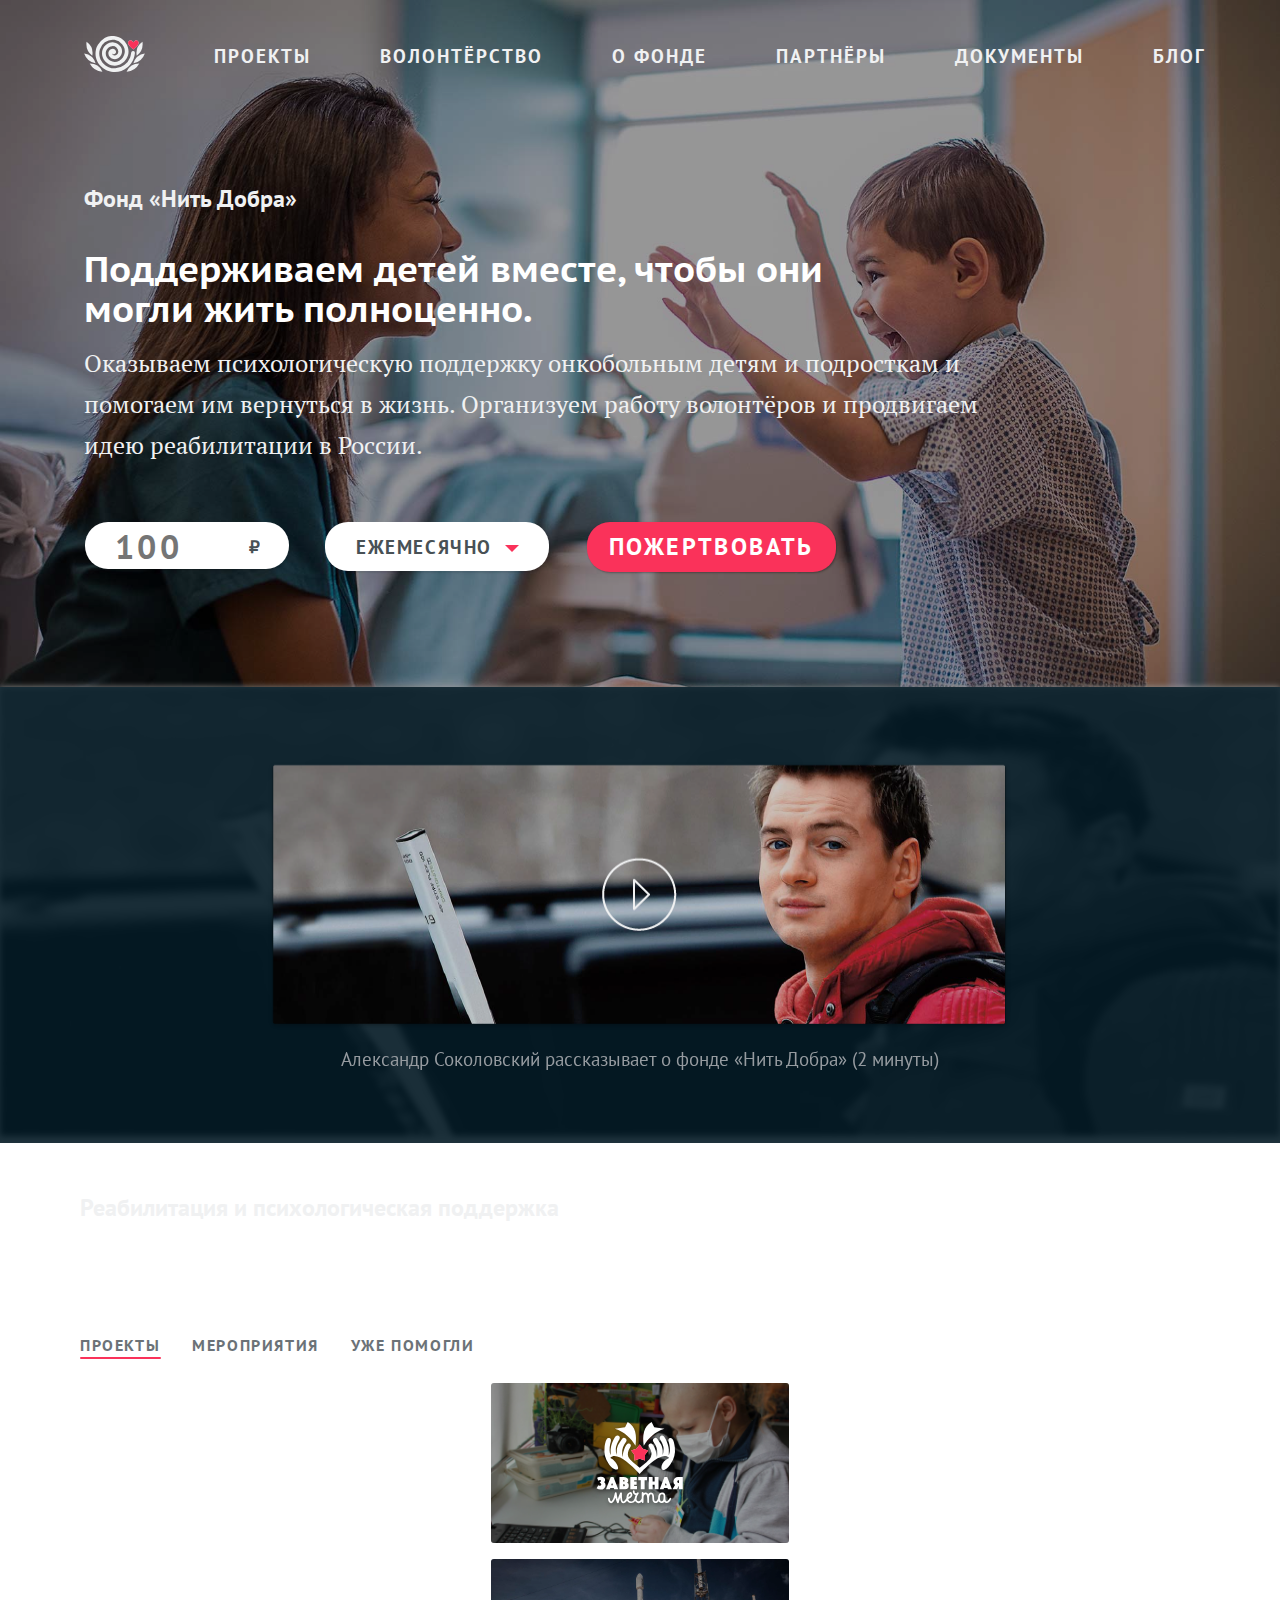
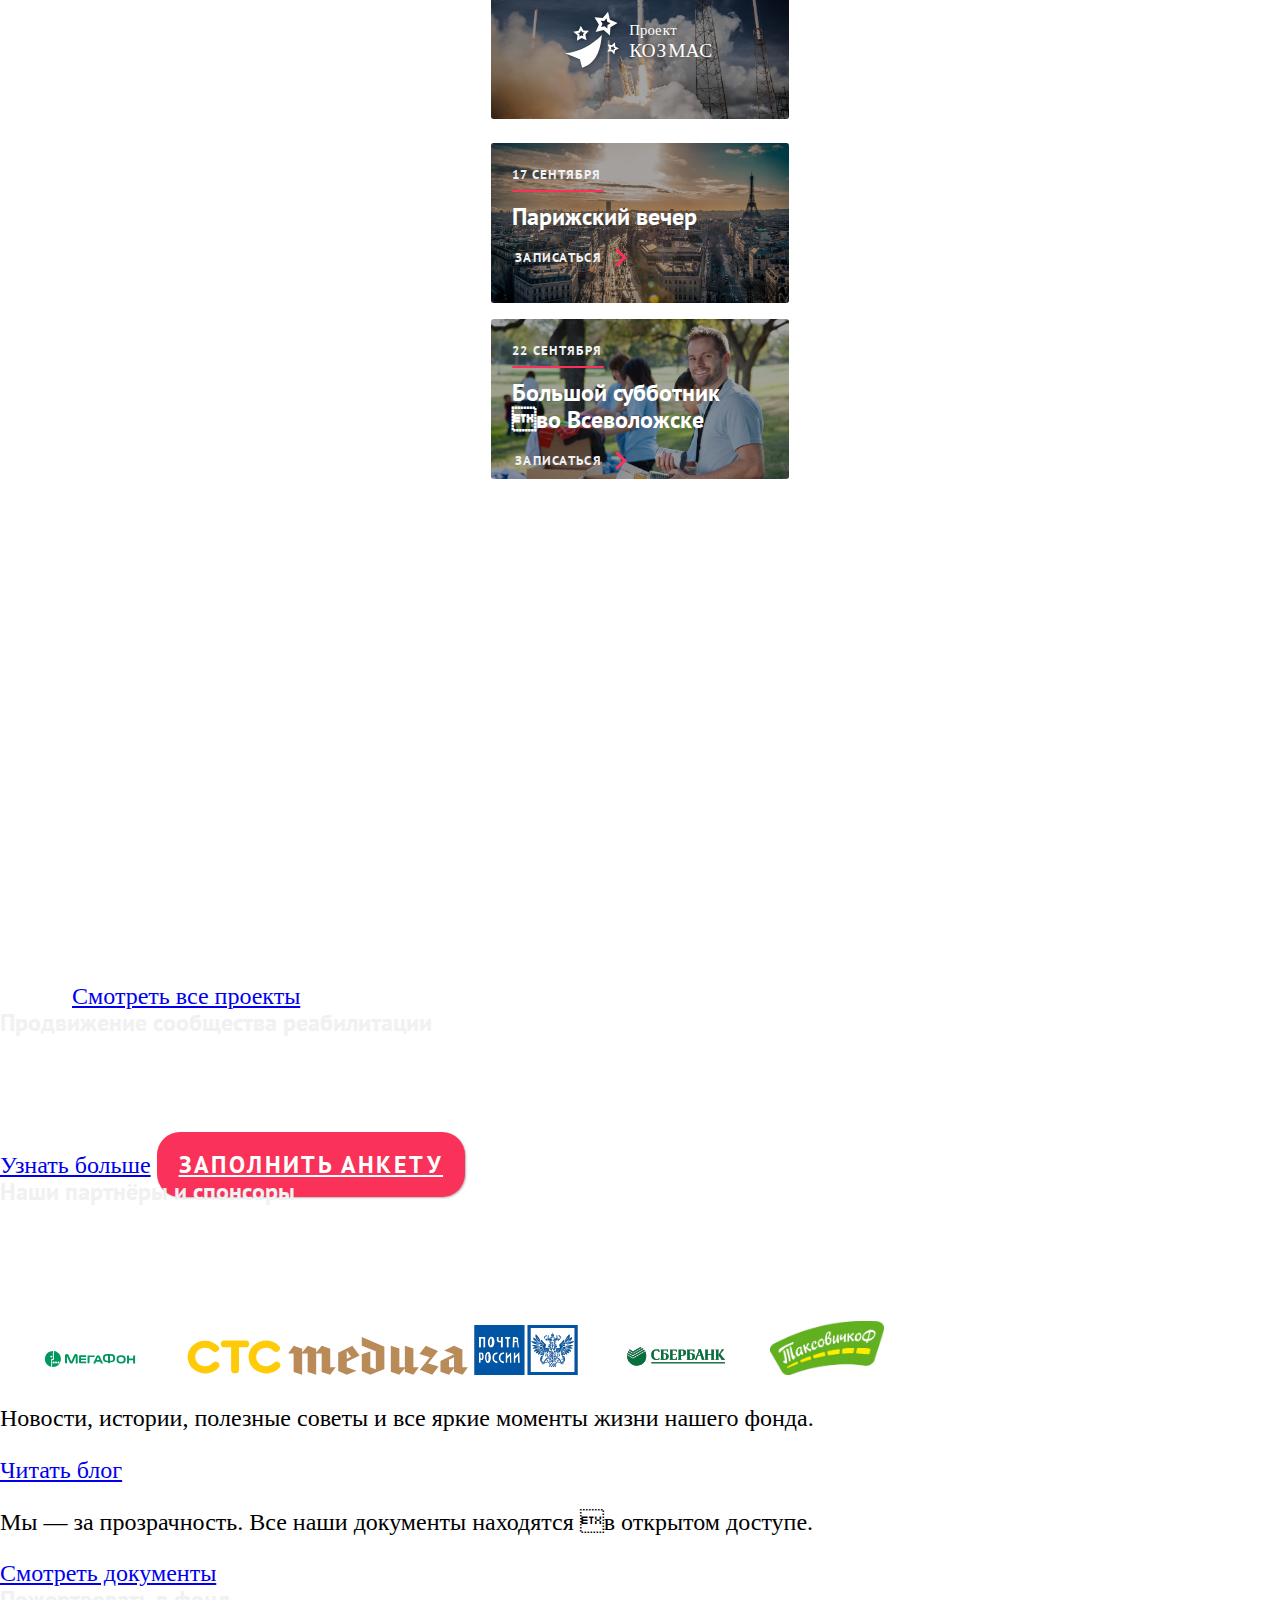
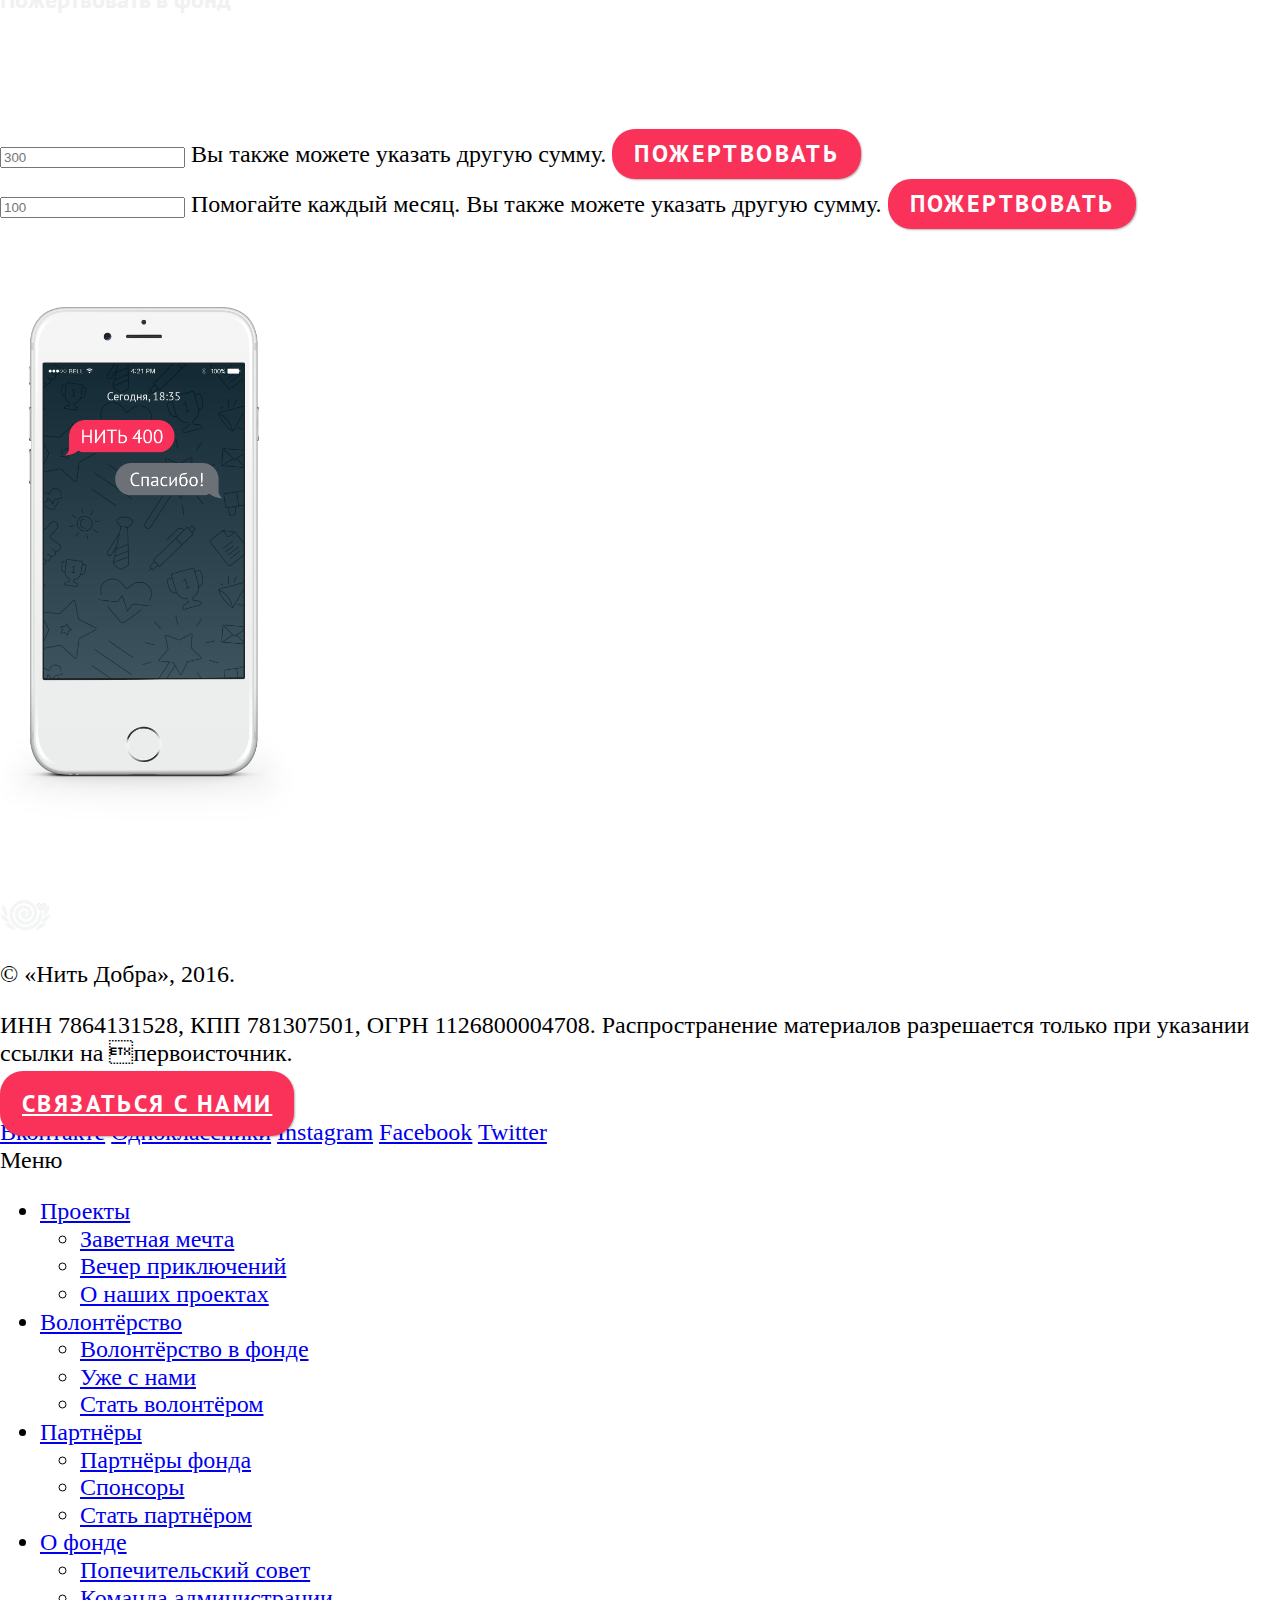
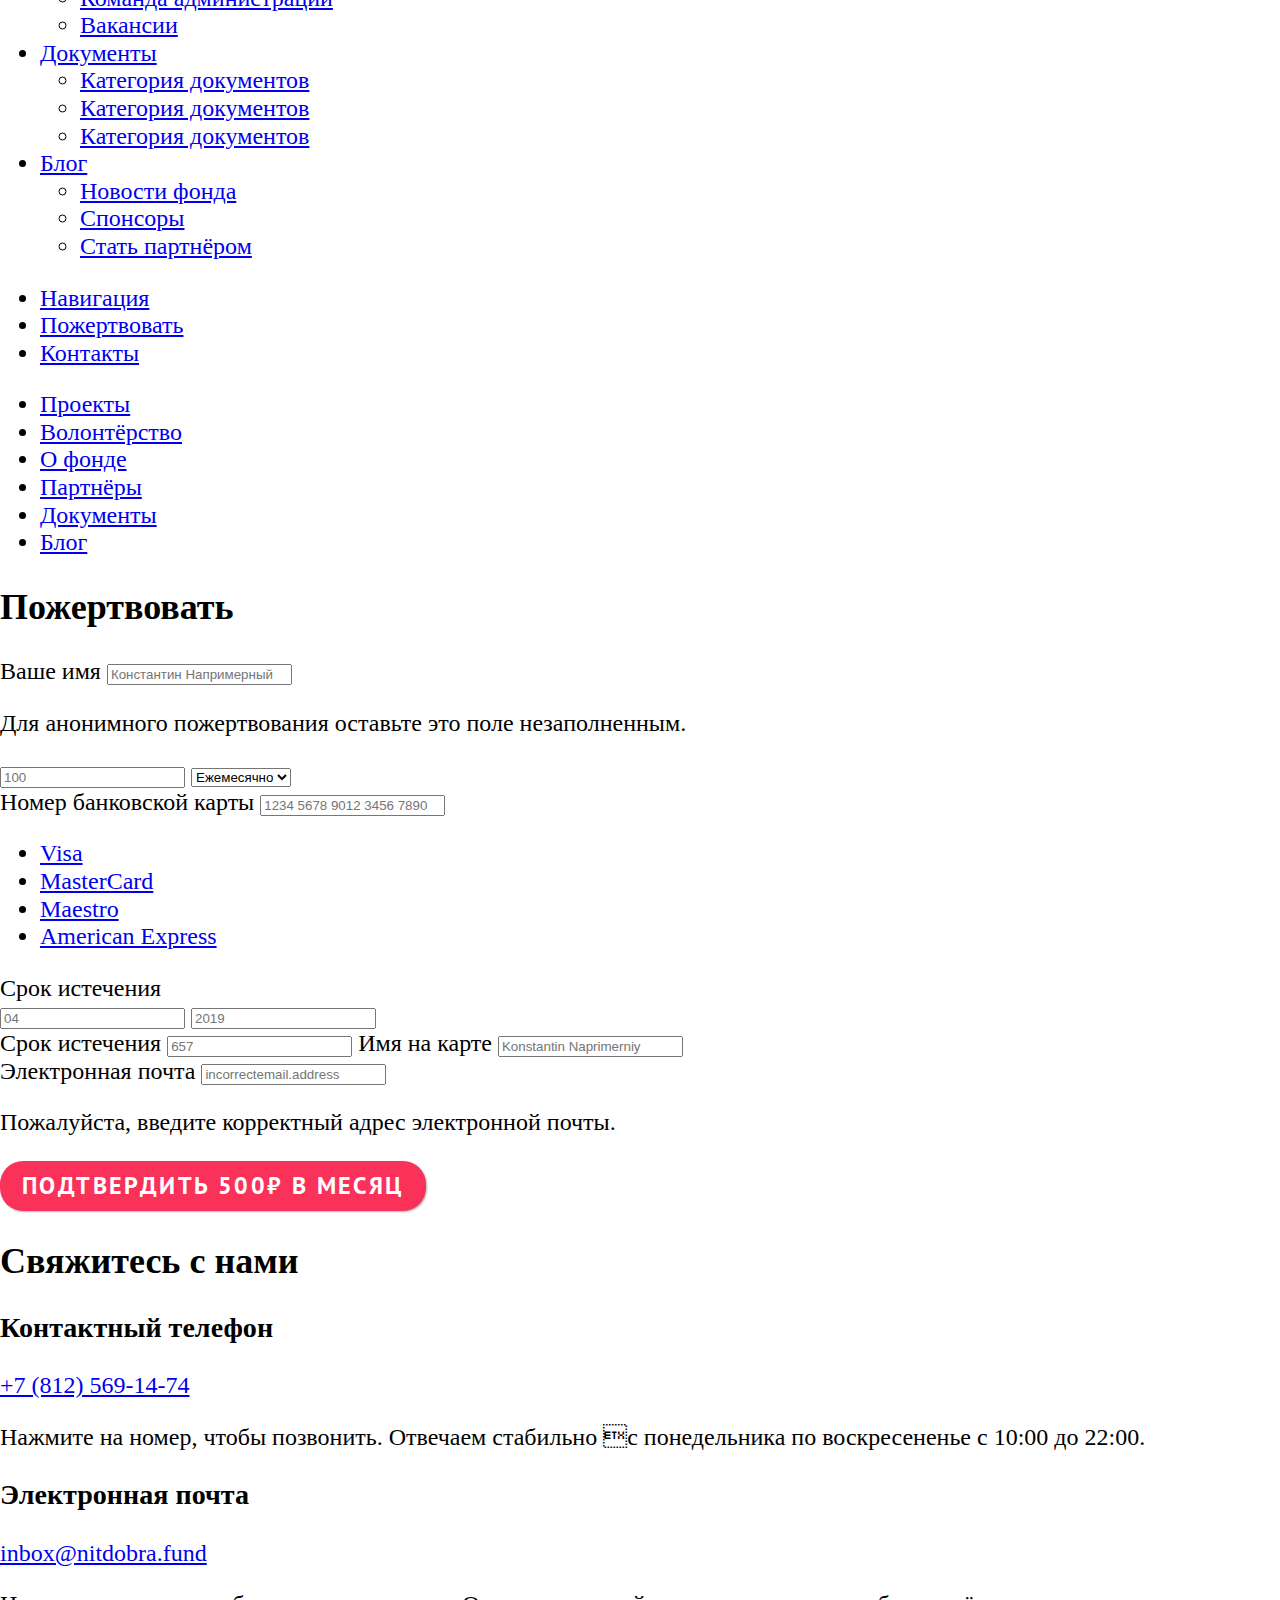
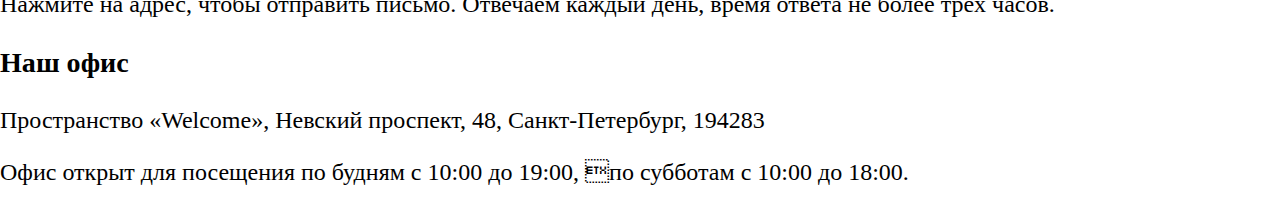
==== commit c1652701: "update page" ====
--- a/index.html
+++ b/index.html
@@ -2,7 +2,7 @@
 <html lang="ru">
   <head>
     <meta charset="utf-8">
-    <meta name="viewport" content="width=device-width, initial-scale=1.0">
+    <meta name="viewport" content="width=device-width,initial-scale=1">
     <title>Фонд «Нить Добра»</title>
     <link href="https://fonts.googleapis.com/css?family=PT+Sans+Caption:400,700|PT+Sans:400,700|PT+Serif&amp;subset=cyrillic" rel="stylesheet">
     <link rel="stylesheet" href="css/style.css">
@@ -12,81 +12,107 @@
 
     <header class="page-header">
 
-
       <div class="page-header__inner">
         <img class="page-header__logo" src="img/page-header-logo.svg" alt="Логотип" width="51" height="30">
-        <nav class="main-navigation">
+        <nav class="main-navigation  col-md-10  col-lg-11">
+          <ul class="main-navigation__list">
+            <li class="main-navigation__item">
+              <a class="main-navigation__link" href="#">Проекты</a>
+            </li>
+            <li class="main-navigation__item">
+              <a class="main-navigation__link" href="#">Волонтёрство</a>
+            </li>
+            <li class="main-navigation__item">
+              <a class="main-navigation__link" href="#">О&nbsp;фонде</a>
+            </li>
+            <li class="main-navigation__item">
+              <a class="main-navigation__link" href="#">Партнёры</a>
+            </li>
+            <li class="main-navigation__item">
+              <a class="main-navigation__link" href="#">Документы</a>
+            </li>
+            <li class="main-navigation__item">
+              <a class="main-navigation__link" href="#">Блог</a>
+            </li>
+          </ul>
           <div class="main-navigation__toggler">
             <p class="main-navigation__toggler-text">Меню</p>
             <span class="main-navigation__toggler-elem"></span>
           </div>
-          <ul class="main-navigation__list">
-            <li class="main-navigation__item">
-              <a class="main-navigation__link" href="#">Проекты</a>
-            </li>
-            <li class="main-navigation__item">
-              <a class="main-navigation__link" href="#">Волонтёрство</a>
-            </li>
-            <li class="main-navigation__item">
-              <a class="main-navigation__link" href="#">О фонде</a>
-            </li>
-            <li class="main-navigation__item">
-              <a class="main-navigation__link" href="#">Партнёры</a>
-            </li>
-            <li class="main-navigation__item">
-              <a class="main-navigation__link" href="#">Документы</a>
-            </li>
-            <li class="main-navigation__item">
-              <a class="main-navigation__link" href="#">Блог</a>
-            </li>
-          </ul>
         </nav>
       </div>
+
+    </header>
+
+
+    <main class="page-main">
 
       <div class="hero-section">
         <div class="hero-section__inner">
-          <p class="page__sub-title  col-sm-3">Фонд «Нить Добра»</p>
-          <h1 class="page__title  col-sm-5">Поддерживаем детей вместе, чтобы они могли жить полноценно.</h1>
+          <p class="page__sub-title  col-sm-3 col-md-4  col-lg-3">Фонд «Нить Добра»</p>
+          <h1 class="page__title  col-sm-5 col-md-10  col-lg-8">Поддерживаем детей вместе, чтобы они могли жить полноценно.</h1>
           <p class="page__text col-sm-6">Оказываем поддержку онкобольным детям и подросткам, организуем работу волонтёров</p>
-          <p class="page__text  page__text--tablet">Оказываем психологическую поддержку онкобольным детям и подросткам и помогаем им вернуться в жизнь. Организуем работу волонтёров и продвигаем идею реабилитации в России.</p>
-          <form class="donate-form1" action="#" method="post">
-            <input class="donate-form1__input" type="text" name="amount" placeholder="100">
-            <select class="page-select" name="frequency">
-              <option class="page-select__item" value="monthly">Ежемесячно</option>
-              <option class="page-select__item" value="single">Разово</option>
-            </select>
-            <button class="btn  donate-form1__btn" type="submit">Пожертвовать</button>
+          <p class="page__text  page__text--tablet  col-md-12  col-lg-10">Оказываем психологическую поддержку онкобольным детям и подросткам и помогаем им вернуться в жизнь. Организуем работу волонтёров и продвигаем идею реабилитации в России.</p>
+          <form class="hero-form  col-md-11  col-lg-9" action="#" method="post">
+
+            <div class="hero-form__input--outer">
+              <input class="hero-form__input" type="text" name="amount" placeholder="100">
+            </div>
+
+            <div class="page-select">
+              <ul class="page-select__list">
+                <li class="page-select__item">
+                  <a class="page-select__link" href="#">Ежемесячно</a>
+                </li>
+                <li class="page-select__item">
+                  <a class="page-select__link  page-select__link--hidden" href="#">Разово</a>
+                </li>
+              </ul>
+            </div>
+
+            <button class="btn  hero-form__btn">Пожертвовать</button>
           </form>
         </div>
       </div>
 
-    </header>
-
-
-    <main class="page-main">
-
       <div class="video">
+
+        <div class="video__outer">
+          <img class="video__img" src="img/sokolovskiy.jpg" alt="Соколовский" width="100%" height="100%">
+        </div>
+
         <div class="video__inner">
-          <!-- Два разных варианта вставки видео. Не знаю какой в данном случае лучше -->
-          <iframe width="288" height="150" src="https://www.youtube.com/embed/RDimtILZ3d0" frameborder="0" allowfullscreen></iframe>
-          <!-- <video class="video__clip" controls="controls" preload="metadata">
-            <source src="video/video.mp4" type="video/mp4; codecs="avc1.42E01E, mp4a.40.2"">
-            <source src="video/video.webm" type="video/webm; codecs="vp8, vorbis"">
-          </video> -->
-          <p class="video__text">Александр Солоковский рассказывает о фонде «Нить Добра» (2 минуты)</p>
-        </div>
+
+          <div class="video__wrapper">
+            <picture>
+              <source srcset="img/video-poster-tablet.png" media="(min-width: 768px)">
+              <source srcset="img/video-poster-desktop.png" media="(min-width: 1280px)">
+              <source srcset="img/video-poster.png">
+              <img class="video__poster" srcset="img/video-poster.png" alt="Соколовский" width="100%" height="100%">
+            </picture>
+
+            <video class="video__clip" preload="metadata">
+              <source src="video/video.mp4" type="video/mp4; codecs="avc1.42E01E, mp4a.40.2"">
+              <source src="video/video.webm" type="video/webm; codecs="vp8, vorbis"">
+            </video>
+          </div>
+
+          <p class="video__text">Александр Соколовский рассказывает о фонде «Нить Добра» (2 минуты)</p>
+
+        </div>
+
       </div>
 
 
       <div class="rehabilitation">
         <div class="rehabilitation__inner">
-          <p class="page__sub-title">Реабилитация и психологическая поддержка</p>
-          <h2 class="page__title">Реабилитация — это важно. Cтоит написать большой красивый заголовок.</h2>
-          <p class="page__text">Поддерживаем детей во время лечения, чтобы они не теряли веру в себя и в своё будущее. Чтобы дети могли вернуться в жизнь после лечения, мы проводим мероприятия и исполняем их мечты.</p>
+          <p class="page__sub-title  page__sub-title--red  col-sm-4">Реабилитация и психологическая поддержка</p>
+          <h2 class="page__title  page__title--black  col-sm-6">Реабилитация — это важно. Cтоит написать большой красивый заголовок.</h2>
+          <p class="page__text  page__text--gray  col-sm-6">Поддерживаем детей во время лечения, чтобы они не теряли веру в себя и в своё будущее. Чтобы дети могли вернуться в жизнь после лечения, мы проводим мероприятия и исполняем их мечты.</p>
 
           <ul class="second-navigation">
             <li class="second-navigation__item">
-              <a href="#" class="second-navigation__link">Проекты</a>
+              <a href="#" class="second-navigation__link  second-navigation__link--active">Проекты</a>
             </li>
             <li class="second-navigation__item">
               <a href="#" class="second-navigation__link">Мероприятия</a>
@@ -98,32 +124,32 @@
 
           <section class="slider">
             <section class="slider__list">
-              <article class="card">
-                <img class="card__logo  card__logo--mobile" src="img/slider-logo-1-mobile.svg" alt="Заветная мечта" width="86" height="81">
+              <article class="card  card__bg-1  col-sm-6">
+                <img class="card__logo  card__logo--mobile" src="img/slider-logo-1-mobile.svg" alt="Заветная мечта" width="99" height="94">
                 <img class="card__logo" src="img/slider-logo-1.svg" alt="Заветная мечта" width="290" height="45">
                 <p class="card__text">Уникальная возможность для детей и подростков попробовать себя в профессии мечты.</p>
                 <a class="page__link" href="#">Смотреть проект</a>
               </article>
-              <article class="card">
-                <img class="card__logo" src="img/slider-logo-2.svg" alt="Козмас" width="160" height="57">
+              <article class="card   card__bg-2  col-sm-6">
+                <img class="card__logo  card__logo--mobile  card__logo--space" src="img/slider-logo-2.svg" alt="Козмас" width="160" height="95">
                 <p class="card__text">Первый в росcии благотворительный проект помощи онкобольным детям полететь в открытый космос.</p>
                 <a class="page__link" href="#">Смотреть проект</a>
               </article>
             </section>
             <section class="slider__list">
-              <article class="card">
+              <article class="card   card__bg-3  col-sm-6">
                 <p class="card__date">17 сентября</p>
-                <h3 class="card__title">Парижский вечер</h3>
+                <h3 class="card__title  col-sm-5">Парижский вечер</h3>
                 <p class="card__text">Окунёмся в атмосферу мягких французских булок и выпьем чаю. Специальными гостями будут какие-то французы.</p>
-                <a class="page__link" href="#">Записаться</a>
-              </article>
-              <article class="card">
+                <a class="page__link  page__link--visible col-sm-3" href="#">Записаться</a>
+              </article>
+              <article class="card   card__bg-4  col-sm-6">
                 <p class="card__date">22 сентября</p>
-                <h3 class="card__title">Большой субботник во Всеволожске</h3>
+                <h3 class="card__title  col-sm-5">Большой субботник во Всеволожске</h3>
                 <p class="card__text">В эту субботу мы едем помогать ребятам из 31-й больницы Всеволожского района делать свой город чище.</p>
-                <a class="page__link" href="#">Записаться</a>
-              </article>
-              <article class="card">
+                <a class="page__link  page__link--visible col-sm-3" href="#">Записаться</a>
+              </article>
+              <article class="card  card--hidden">
                 <p class="card__date">2 октября</p>
                 <h3 class="card__title">Вечер караоке</h3>
                 <p class="card__text">Каждый четверг наши ребята устраивают настоящий концерт! Готовьте тексты, у нас будет весело.</p>
@@ -147,6 +173,7 @@
                 <a class="page__link" href="#">Читать историю</a>
               </article>
             </section>
+            <a href="#" class="slider__link">Смотреть все проекты</a>
             <a href="#" class="slider__arrow slider__arrow--right"></a>
           </section>
         </div>
--- a/css/style.css
+++ b/css/style.css
@@ -1,2 +1,2 @@
-/*! normalize.css v6.0.0 | MIT License | github.com/necolas/normalize.css */html{line-height:1.15;-ms-text-size-adjust:100%;-webkit-text-size-adjust:100%}article,aside,footer,header,nav,section{display:block}h1{font-size:2em;margin:.67em 0}figcaption,figure,main{display:block}figure{margin:1em 40px}hr{box-sizing:content-box;height:0;overflow:visible}pre{font-family:monospace,monospace;font-size:1em}a{background-color:transparent;-webkit-text-decoration-skip:objects}abbr[title]{border-bottom:none;text-decoration:underline;text-decoration:underline dotted}b,strong{font-weight:inherit;font-weight:bolder}code,kbd,samp{font-family:monospace,monospace;font-size:1em}dfn{font-style:italic}mark{background-color:#ff0;color:#000}small{font-size:80%}sub,sup{font-size:75%;line-height:0;position:relative;vertical-align:baseline}sub{bottom:-.25em}sup{top:-.5em}audio,video{display:inline-block}audio:not([controls]){display:none;height:0}img{border-style:none}svg:not(:root){overflow:hidden}button,input,optgroup,select,textarea{margin:0}button,input{overflow:visible}button,select{text-transform:none}[type=reset],[type=submit],button,html [type=button]{-webkit-appearance:button}[type=button]::-moz-focus-inner,[type=reset]::-moz-focus-inner,[type=submit]::-moz-focus-inner,button::-moz-focus-inner{border-style:none;padding:0}[type=button]:-moz-focusring,[type=reset]:-moz-focusring,[type=submit]:-moz-focusring,button:-moz-focusring{outline:1px dotted ButtonText}legend{box-sizing:border-box;color:inherit;display:table;max-width:100%;padding:0;white-space:normal}progress{display:inline-block;vertical-align:baseline}textarea{overflow:auto}[type=checkbox],[type=radio]{box-sizing:border-box;padding:0}[type=number]::-webkit-inner-spin-button,[type=number]::-webkit-outer-spin-button{height:auto}[type=search]{-webkit-appearance:textfield;outline-offset:-2px}[type=search]::-webkit-search-cancel-button,[type=search]::-webkit-search-decoration{-webkit-appearance:none}::-webkit-file-upload-button{-webkit-appearance:button;font:inherit}details,menu{display:block}summary{display:list-item}canvas{display:inline-block}[hidden],template{display:none}body,html{margin:0;padding:0}body{min-width:320px;max-width:1920px;font-size:16px}.col-sm-6{width:99.999996%;padding:0 .5rem}.col-sm-5{width:83.33333%;padding:0 .5rem}.col-sm-4{width:66.666664%;padding:0 .5rem}.col-sm-3{width:49.999998%;padding:0 .5rem}.col-sm-2{width:33.333332%;padding:0 .5rem}.col-sm-1{width:16.666666%;padding:0 .5rem}@media (min-width:768px){.col-md-12{width:99.999996%;padding:0 .5rem}.col-md-11{width:91.666663%;padding:0 .5rem}.col-md-10{width:83.33333%;padding:0 .5rem}.col-md-9{width:74.999997%;padding:0 .5rem}.col-md-8{width:66.666664%;padding:0 .5rem}.col-md-7{width:58.333331%;padding:0 .5rem}.col-md-6{width:49.999998%;padding:0 .5rem}.col-md-5{width:41.666665%;padding:0 .5rem}.col-md-4{width:33.333332%;padding:0 .5rem}.col-md-3{width:24.999999%;padding:0 .5rem}.col-md-2{width:16.666666%;padding:0 .5rem}.col-md-1{width:8.333333%;padding:0 .5rem}}@media (min-width:1280px){.col-lg-12{width:99.999996%;padding:0 .5rem}.col-lg-11{width:91.666663%;padding:0 .5rem}.col-lg-10{width:83.33333%;padding:0 .5rem}.col-lg-9{width:74.999997%;padding:0 .5rem}.col-lg-8{width:66.666664%;padding:0 .5rem}.col-lg-7{width:58.333331%;padding:0 .5rem}.col-lg-6{width:49.999998%;padding:0 .5rem}.col-lg-5{width:41.666665%;padding:0 .5rem}.col-lg-4{width:33.333332%;padding:0 .5rem}.col-lg-3{width:24.999999%;padding:0 .5rem}.col-lg-2{width:16.666666%;padding:0 .5rem}.col-lg-1{width:8.333333%;padding:0 .5rem}}.page__sub-title{margin:0;font-weight:700;font-size:16px;line-height:16px;font-family:PT Sans,Arial,sans-serif;color:#f0f1f2}.page__title{padding-top:25px;font-weight:700;font-size:24px;line-height:27px;font-family:PT Sans Caption,Arial,sans-serif;color:#fff}.page__text,.page__title{margin:0;box-sizing:border-box}.page__text{font-weight:400;font-size:16px;line-height:24px;font-family:PT Serif,Georgia,serif;color:#f0f1f2;padding-top:12px;margin-bottom:32px}.page__text--tablet{display:none}.page-header{min-height:500px;background:url(../img/page-header-bg-mobile.jpg) no-repeat;padding:0 .5rem}.page-header__inner{width:100%;max-width:600px;margin:0 auto;display:-webkit-box;display:-ms-flexbox;display:flex;-webkit-box-pack:justify;-ms-flex-pack:justify;justify-content:space-between}@media (min-width:768px){.page-header__inner{max-width:1024px}}@media (min-width:1280px){.page-header__inner{max-width:1440px}}.page-header__logo{padding-top:16px;padding-left:8px}@media (min-width:768px){.page-header{background:url(../img/page-header-bg-tablet.jpg) no-repeat;padding:0 2rem}.page-header__logo{padding-top:30px;padding-left:18px}}.main-navigation__toggler{position:relative;display:-webkit-box;display:-ms-flexbox;display:flex;-webkit-box-pack:end;-ms-flex-pack:end;justify-content:flex-end}.main-navigation__toggler-text{padding:0;margin:0;padding-top:27px;padding-right:36px;font-weight:700;font-size:16px;line-height:16px;font-family:PT Sans,Arial,sans-serif;color:#f0f1f2;text-transform:uppercase;letter-spacing:1.6px;cursor:pointer}.main-navigation__toggler-elem{top:26px;right:8px;cursor:pointer}.main-navigation__toggler-elem,.main-navigation__toggler-elem:before{width:22px;height:2px;display:block;background-color:#fa325a;border-radius:15px;position:absolute}.main-navigation__toggler-elem:before{content:"";top:7px;right:0}.main-navigation__toggler-elem:after{content:"";width:22px;height:2px;display:block;background-color:#fa325a;border-radius:15px;position:absolute;top:14px;right:0}.main-navigation__list{display:none}@media (min-width:768px){.main-navigation__list{display:-webkit-box;display:-ms-flexbox;display:flex;list-style:none}.main-navigation__item:nth-child(4),.main-navigation__item:nth-child(5),.main-navigation__item:nth-child(6){display:none}.main-navigation__link{text-decoration:none;font-family:PT Sans,Arial,sans-serif;font-weight:700;font-size:16px;line-height:16px;text-transform:uppercase;color:#f0f1f2}}.hero-section{padding-top:85px}.hero-section__inner{width:100%;max-width:600px;margin:0 auto}@media (min-width:768px){.hero-section__inner{max-width:1024px}}@media (min-width:1280px){.hero-section__inner{max-width:1440px}}.donate-form1{padding-left:8px}.donate-form1__input,.page-select{display:none}.btn{box-sizing:border-box;padding:7px 16px;font-weight:700;font-size:16px;line-height:16px;font-family:PT Sans,Arial,sans-serif;color:#fff;text-transform:uppercase;letter-spacing:1.6px;background:#fa325a;border:0;border-radius:15px;outline:0;box-shadow:1px 1px 2px rgba(0,0,0,.3);cursor:pointer}
-/*# sourceMappingURL=[data-uri] */
+/*! normalize.css v6.0.0 | MIT License | github.com/necolas/normalize.css */html{line-height:1.15;-ms-text-size-adjust:100%;-webkit-text-size-adjust:100%}article,aside,footer,header,nav,section{display:block}h1{font-size:2em;margin:.67em 0}figcaption,figure,main{display:block}figure{margin:1em 40px}hr{box-sizing:content-box;height:0;overflow:visible}pre{font-family:monospace,monospace;font-size:1em}a{background-color:transparent;-webkit-text-decoration-skip:objects}abbr[title]{border-bottom:none;text-decoration:underline;text-decoration:underline dotted}b,strong{font-weight:inherit;font-weight:bolder}code,kbd,samp{font-family:monospace,monospace;font-size:1em}dfn{font-style:italic}mark{background-color:#ff0;color:#000}small{font-size:80%}sub,sup{font-size:75%;line-height:0;position:relative;vertical-align:baseline}sub{bottom:-.25em}sup{top:-.5em}audio,video{display:inline-block}audio:not([controls]){display:none;height:0}img{border-style:none}svg:not(:root){overflow:hidden}button,input,optgroup,select,textarea{margin:0}button,input{overflow:visible}button,select{text-transform:none}[type=reset],[type=submit],button,html [type=button]{-webkit-appearance:button}[type=button]::-moz-focus-inner,[type=reset]::-moz-focus-inner,[type=submit]::-moz-focus-inner,button::-moz-focus-inner{border-style:none;padding:0}[type=button]:-moz-focusring,[type=reset]:-moz-focusring,[type=submit]:-moz-focusring,button:-moz-focusring{outline:1px dotted ButtonText}legend{box-sizing:border-box;color:inherit;display:table;max-width:100%;padding:0;white-space:normal}progress{display:inline-block;vertical-align:baseline}textarea{overflow:auto}[type=checkbox],[type=radio]{box-sizing:border-box;padding:0}[type=number]::-webkit-inner-spin-button,[type=number]::-webkit-outer-spin-button{height:auto}[type=search]{-webkit-appearance:textfield;outline-offset:-2px}[type=search]::-webkit-search-cancel-button,[type=search]::-webkit-search-decoration{-webkit-appearance:none}::-webkit-file-upload-button{-webkit-appearance:button;font:inherit}details,menu{display:block}summary{display:list-item}canvas{display:inline-block}[hidden],template{display:none}body,html{margin:0;padding:0;font-size:16px;-webkit-font-smoothing:antialiased;-webkit-text-size-adjust:100%}@media (min-width:768px){body,html{font-size:20px}}@media (min-width:1280px){body,html{font-size:24px}}body{min-width:320px;max-width:1920px;font-size:16px}@media (min-width:768px){body{font-size:20px}}@media (min-width:1280px){body{font-size:24px}}.col-sm-6{width:99.999996%;padding:0 .5rem}.col-sm-5{width:83.33333%;padding:0 .5rem}.col-sm-4{width:66.666664%;padding:0 .5rem}.col-sm-3{width:49.999998%;padding:0 .5rem}.col-sm-2{width:33.333332%;padding:0 .5rem}.col-sm-1{width:16.666666%;padding:0 .5rem}@media (min-width:768px){.col-md-12{width:99.999996%;padding:0 .5rem}.col-md-11{width:91.666663%;padding:0 .5rem}.col-md-10{width:83.33333%;padding:0 .5rem}.col-md-9{width:74.999997%;padding:0 .5rem}.col-md-8{width:66.666664%;padding:0 .5rem}.col-md-7{width:58.333331%;padding:0 .5rem}.col-md-6{width:49.999998%;padding:0 .5rem}.col-md-5{width:41.666665%;padding:0 .5rem}.col-md-4{width:33.333332%;padding:0 .5rem}.col-md-3{width:24.999999%;padding:0 .5rem}.col-md-2{width:16.666666%;padding:0 .5rem}.col-md-1{width:8.333333%;padding:0 .5rem}}@media (min-width:1280px){.col-lg-12{width:99.999996%;padding:0 .5rem}.col-lg-11{width:91.666663%;padding:0 .5rem}.col-lg-10{width:83.33333%;padding:0 .5rem}.col-lg-9{width:74.999997%;padding:0 .5rem}.col-lg-8{width:66.666664%;padding:0 .5rem}.col-lg-7{width:58.333331%;padding:0 .5rem}.col-lg-6{width:49.999998%;padding:0 .5rem}.col-lg-5{width:41.666665%;padding:0 .5rem}.col-lg-4{width:33.333332%;padding:0 .5rem}.col-lg-3{width:24.999999%;padding:0 .5rem}.col-lg-2{width:16.666666%;padding:0 .5rem}.col-lg-1{width:8.333333%;padding:0 .5rem}}.page,.page__sub-title{position:relative;z-index:2}.page__sub-title{margin:0;font-weight:700;font-size:16px;line-height:16px;font-family:PT Sans,Arial,sans-serif;color:#f0f1f2}.page__sub-title--red{padding:41px 0 0 8px;color:#fa325a}.page__title{position:relative;z-index:2;box-sizing:border-box;margin:0;padding-top:25px;font-weight:700;font-size:24px;line-height:27px;font-family:PT Sans Caption,Arial,sans-serif;color:#fff}.page__title--black{color:#041b26}.page__text{position:relative;z-index:2;box-sizing:border-box;margin:0;margin-bottom:32px;padding-top:12px;font-weight:400;font-size:16px;line-height:24px;font-family:PT Serif,Georgia,serif;color:#f0f1f2}.page__text--gray{padding-right:17px;color:#485155;-webkit-hyphens:auto;-ms-hyphens:auto;hyphens:auto}.page__link,.page__text--tablet{display:none}.page__link--visible{position:relative;z-index:2;display:block;font-weight:700;font-size:13px;line-height:13px;font-family:PT Sans,Arial,sans-serif;color:#f0f1f2;text-transform:uppercase;text-decoration:none;letter-spacing:1.3px}.page__link--visible:after{content:"";position:absolute;top:0;right:40px;width:10px;height:10px;border:3px solid #fa325a;border-bottom:transparent;border-left:transparent;-webkit-transform:rotate(45deg);transform:rotate(45deg)}@media (min-width:768px){.page__sub-title{font-size:20px}.page__title{box-sizing:content-box;padding-top:35px;font-size:45px;line-height:49.5px}.page__text{display:none}.page__text--tablet{display:block;box-sizing:border-box;margin:0;margin-bottom:32px;padding-top:15px;font-weight:400;font-size:20px;line-height:34px;font-family:PT Serif,Georgia,serif;color:#f0f1f2}}@media (min-width:1280px){.page__sub-title{font-weight:700;font-size:24px;line-height:24px;font-family:PT Sans,Arial,sans-serif;color:#f0f1f2}.page__title{padding-top:38px;font-weight:700;font-size:36px;line-height:39.6px;font-family:PT Sans Caption,Arial,sans-serif;color:#fff}.page__text--tablet{font-size:24px;line-height:41px;font-family:PT Serif,Georgia,serif;color:#f0f1f2}}.page-header{position:relative;z-index:2}.page-header__inner{box-sizing:border-box;width:100%;max-width:600px;margin:0 auto;padding:0 .5rem;display:-webkit-box;display:-ms-flexbox;display:flex;-webkit-box-pack:justify;-ms-flex-pack:justify;justify-content:space-between}@media (min-width:768px){.page-header__inner{max-width:1024px;padding:0 2rem}}@media (min-width:1280px){.page-header__inner{max-width:1440px;padding:0 3rem}}.page-header__logo{padding-top:16px;padding-left:8px}@media (min-width:768px){.page-header__logo{padding-top:30px}}@media (min-width:1280px){.page-header__logo{width:61px;height:36px;padding-top:36px;padding-left:12px}}.page-main{position:relative;top:-46px}@media (min-width:768px){.page-main{top:-60px}}@media (min-width:1280px){.page-main{top:-72px}}.main-navigation__toggler{position:relative;display:-webkit-box;display:-ms-flexbox;display:flex;-webkit-box-pack:end;-ms-flex-pack:end;justify-content:flex-end}.main-navigation__toggler-text{padding:0;margin:0;padding-top:27px;padding-right:36px;font-weight:700;font-size:16px;line-height:16px;font-family:PT Sans,Arial,sans-serif;color:#f0f1f2;text-transform:uppercase;letter-spacing:1.6px;cursor:pointer}.main-navigation__toggler-elem{top:26px;right:8px;cursor:pointer}.main-navigation__toggler-elem,.main-navigation__toggler-elem:before{width:22px;height:2px;display:block;background-color:#fa325a;border-radius:15px;position:absolute}.main-navigation__toggler-elem:before{content:"";top:7px;right:0}.main-navigation__toggler-elem:after{content:"";width:22px;height:2px;display:block;background-color:#fa325a;border-radius:15px;position:absolute;top:14px;right:0}.main-navigation__list{display:none}@media (min-width:768px){.main-navigation{letter-spacing:1.6px;padding-top:14px;padding-right:3px;-webkit-box-pack:end;-ms-flex-pack:end;justify-content:flex-end}.main-navigation,.main-navigation__list{display:-webkit-box;display:-ms-flexbox;display:flex}.main-navigation__list{list-style:none;margin:0;padding:0;padding-top:26px;padding-left:72px}.main-navigation__item:nth-child(4),.main-navigation__item:nth-child(5),.main-navigation__item:nth-child(6){display:none}.main-navigation__item:last-child a{margin-right:0}.main-navigation__link{text-decoration:none;font-family:PT Sans,Arial,sans-serif;font-weight:700;font-size:16px;line-height:16px;text-transform:uppercase;color:#f0f1f2;display:block;margin-right:39px;-webkit-transition:all .3s ease;transition:all .3s ease}.main-navigation__link:hover{color:#fa325a}}@media (min-width:1280px){.main-navigation{-webkit-box-pack:start;-ms-flex-pack:start;justify-content:flex-start}.main-navigation__toggler{display:none}.main-navigation__list{margin:0;padding:0;padding-top:33px;padding-left:50px}.main-navigation__item:nth-child(4),.main-navigation__item:nth-child(5),.main-navigation__item:nth-child(6){display:block}.main-navigation__link{margin:0;padding:0;font-size:19px;line-height:19px;letter-spacing:2px;margin-right:69px;-webkit-transition:all .3s ease;transition:all .3s ease}}.hero-section{position:relative;padding-top:131px;min-height:369px;background:url(../img/hospital-kid.jpg) no-repeat 50%;background-size:cover;overflow:hidden}.hero-section:after{content:"";position:absolute;width:100%;height:100%;top:0;left:0;background:rgba(0,0,0,.4);z-index:1}@media (min-width:768px){.hero-section{position:relative;padding-top:263px;min-height:530px;background:url(../img/hospital-kid.jpg) no-repeat 50%;background-size:cover;overflow:hidden}}@media (min-width:1280px){.hero-section{position:relative;padding-top:187px;min-height:500px;background:url(../img/hospital-kid.jpg) no-repeat 50%;background-size:cover;overflow:hidden}}.hero-section__inner{box-sizing:border-box;width:100%;max-width:600px;margin:0 auto;padding:0 .5rem}@media (min-width:768px){.hero-section__inner{max-width:1024px;padding:0 2rem}}@media (min-width:1280px){.hero-section__inner{max-width:1440px;padding:0 3rem}}.hero-form{padding-left:8px;position:relative;z-index:2}.hero-form__input{display:none}@media (min-width:768px){.hero-form{display:-webkit-box;display:-ms-flexbox;display:flex;-webkit-box-pack:start;-ms-flex-pack:start;justify-content:flex-start;-webkit-box-align:start;-ms-flex-align:start;align-items:flex-start;padding-top:24px}.hero-form__input{display:block;box-sizing:border-box;width:172px;height:39px;padding:5px 27px;font-weight:700;font-size:28px;line-height:34px;font-family:PT Sans,Arial,sans-serif;color:#969ba0;text-transform:uppercase;letter-spacing:3.4px;background:#fff;border:0;border-radius:19px;outline:0;box-shadow:2px 2px 2px rgba(0,0,0,.1);position:relative}.hero-form__input--outer{position:relative;margin-right:20px}.hero-form__input--outer:after{content:"";position:absolute;top:11px;right:23px;display:block;width:13px;height:22px;background:url(../img/rouble.svg) no-repeat}}@media (min-width:1280px){.hero-form{padding-left:13px}.hero-form__input{font-size:34px;line-height:16px;letter-spacing:3.4px;border-radius:23px;width:204px;height:47px;padding:5px 30px}.hero-form__input--outer{margin-right:36px}.hero-form__input--outer:after{top:17px;right:29px}}.page-select{display:none}@media (min-width:768px){.page-select{display:block;box-sizing:border-box;width:188px;height:38px;padding:7px 25px;background:#fff;border:0;border-radius:19px;outline:0;box-shadow:2px 2px 2px rgba(0,0,0,.1);position:relative;margin-right:21px;-webkit-transition:all .3s ease;transition:all .3s ease}.page-select:hover{height:80px}.page-select:hover .page-select__link--hidden{visibility:visible;opacity:1}.page-select:after{content:"";position:absolute;width:12px;height:6px;top:17px;right:25px;background:url(../img/select-button.svg) no-repeat;cursor:pointer}.page-select__list{padding:0;margin:0;list-style:none}.page-select__item:first-child{margin-bottom:15px}.page-select__link{text-decoration:none;font-weight:700;font-size:16px;line-height:16px;font-family:PT Sans,Arial,sans-serif;color:#485155;text-transform:uppercase;letter-spacing:1.6px}.page-select__link,.page-select__link--hidden{-webkit-transition:all .3s ease;transition:all .3s ease}.page-select__link--hidden{visibility:hidden;opacity:0}.page-select__link:hover{color:#fa325a}}@media (min-width:1280px){.page-select{border-radius:23px;width:224px;height:49px;padding:11px 31px;margin-right:38px}.page-select:hover{height:97px}.page-select:hover .page-select__link--hidden{visibility:visible}.page-select:after{width:14px;height:7px;top:23px;right:30px}.page-select__item:first-child{margin-bottom:18px}.page-select__link{font-size:19px;line-height:19px}}.btn{position:relative;z-index:2;box-sizing:border-box;font-weight:700;font-size:16px;line-height:16px;font-family:PT Sans,Arial,sans-serif;color:#fff;text-transform:uppercase;letter-spacing:1.6px;background-color:transparent;border:0;outline:0;cursor:pointer;padding:7px 16px}.btn:hover:after{-webkit-transform:scale(1.05,1.1);transform:scale(1.05,1.1)}@media (min-width:768px){.btn{padding:11px 19px;font-size:20px;letter-spacing:2px}}@media (min-width:1280px){.btn{padding:17px 22px;font-size:24px;letter-spacing:2.4px}}.btn:after{content:"";position:absolute;top:0;left:0;z-index:-1;box-sizing:border-box;width:100%;height:100%;padding:15px 84px;background:#fa325a;border-radius:15px;box-shadow:1px 1px 2px rgba(0,0,0,.3);cursor:pointer;-webkit-transition:all .2s ease-in-out;transition:all .2s ease-in-out}@media (min-width:768px){.btn:after{border-radius:15px}}@media (min-width:1280px){.btn:after{border-radius:23px}}.video{position:relative;min-height:277px}.video__inner{box-sizing:border-box;width:100%;max-width:600px;margin:0 auto;padding:0 .5rem}@media (min-width:768px){.video__inner{max-width:1024px;padding:0 2rem}}@media (min-width:1280px){.video__inner{max-width:1440px;padding:0 3rem}}.video__outer,.video__outer:before{position:absolute;width:100%}.video__outer:before{content:"";top:0;left:0;z-index:3;display:block;height:100%;background:rgba(4,27,38,.9)}.video__img{position:relative;z-index:2;width:100%;height:100%;min-height:273px;-webkit-filter:grayscale(1) blur(3px);filter:grayscale(1) blur(3px)}.video__wrapper{height:200px;width:300px;margin:0 auto;position:relative;overflow:hidden}.video__poster{position:relative;top:22px;z-index:4;cursor:pointer;-webkit-transition:all .3s ease;transition:all .3s ease}.video__poster:hover{-webkit-transform:scaleX(1.1);transform:scaleX(1.1)}.video__clip{position:absolute;top:40px;left:10px;z-index:3;width:275px;height:auto;-o-object-fit:cover;object-fit:cover}.video__text{position:relative;top:5px;z-index:7;width:289px;margin:0 auto;font-size:13px;line-height:17px;font-family:PT Sans,Arial,sans-serif;text-align:center;color:#969ba0}@media (min-width:768px){.video{min-height:415px}.video__img{height:390px}.video__wrapper{height:375px;width:565px;margin:0 auto;position:relative}.video__clip{width:345px;height:208px;left:194px;top:72px}.video__text{font-size:16px;line-height:23px;width:670px;top:-70px}}@media (min-width:1280px){.video__img{height:449px}.video__wrapper{height:445px;width:747px;margin:0 auto;position:relative}.video__clip{width:447px;height:231px;left:149px;top:101px}.video__text{font-size:19px;line-height:23px;width:670px;top:-84px}}.rehabilitation__inner{box-sizing:border-box;width:100%;max-width:600px;margin:0 auto;padding:0 .5rem}@media (min-width:768px){.rehabilitation__inner{max-width:1024px;padding:0 2rem}}@media (min-width:1280px){.rehabilitation__inner{max-width:1440px;padding:0 3rem}}.second-navigation{display:-ms-flexbox;display:flex;display:-webkit-box;margin:0;padding:0;padding-left:8px;overflow:hidden;list-style:none}.second-navigation__item:last-child a{margin-right:0}.second-navigation__link{position:relative;display:block;margin-right:32px;padding-bottom:6px;font-weight:700;font-size:16px;line-height:16px;font-family:PT Sans,Arial,sans-serif;color:#6b7277;text-transform:uppercase;text-decoration:none;letter-spacing:1.6px}.second-navigation__link:hover{color:#041b26}.second-navigation__link--active:after{content:"";position:absolute;bottom:0;left:0;width:81px;height:2px;background:#fa325a;border-radius:1px}.slider__list{display:-webkit-box;display:-ms-flexbox;display:flex;-webkit-box-orient:vertical;-webkit-box-direction:normal;-ms-flex-direction:column;flex-direction:column;-webkit-box-align:center;-ms-flex-align:center;align-items:center;padding-top:24px}.card{width:274px;min-height:160px;overflow:hidden;border-radius:3px}.card__bg-1{position:relative;margin-bottom:16px}.card__bg-1:before{background:url(../img/zm-1.jpg) no-repeat 50% -3px;background-size:cover;-webkit-transform:scaleX(-1);transform:scaleX(-1);z-index:-1}.card__bg-1:after,.card__bg-1:before{content:"";position:absolute;left:0;top:0;width:100%;height:100%}.card__bg-1:after{background:rgba(0,0,0,.35);z-index:1}.card__bg-2{position:relative}.card__bg-2:before{background:url(../img/space-launch.jpg) no-repeat 50% -16px;background-size:cover;z-index:-1}.card__bg-2:after,.card__bg-2:before{content:"";position:absolute;left:0;top:0;width:100%;height:100%}.card__bg-2:after{background:rgba(0,0,0,.35);z-index:1}.card__bg-3{position:relative;margin-bottom:16px}.card__bg-3:before{background:url(../img/paris.jpg) no-repeat 50% -33px;background-size:cover;z-index:-1}.card__bg-3:after,.card__bg-3:before{content:"";position:absolute;left:0;top:0;width:100%;height:100%}.card__bg-3:after{background:rgba(0,0,0,.35);z-index:1}.card__bg-4{position:relative}.card__bg-4:before{background:url(../img/volunteer-supplies.jpg) no-repeat 50% 0;background-size:cover;-webkit-transform:scaleX(-1);transform:scaleX(-1);z-index:-1}.card__bg-4:after,.card__bg-4:before{content:"";position:absolute;left:0;top:0;width:100%;height:100%}.card__bg-4:after{background:rgba(0,0,0,.35);z-index:1}.card__logo{display:none}.card__logo--mobile{display:-webkit-box;display:-ms-flexbox;display:flex;margin:auto;width:99px;height:94px;padding-top:34px;position:relative;z-index:2}.card__logo--space{width:160px;height:95px}.card__text{display:none}.card__date{font-family:PT Sans,Arial,sans-serif;font-weight:700;font-size:13px;line-height:13px;letter-spacing:1.3px;text-transform:uppercase;color:#f0f1f2;position:relative;z-index:2;margin:0;padding:25px 9px 0}.card__date:after{content:"";position:absolute;bottom:-11px;left:9px;width:92px;height:2px;background:#fa325a;border-radius:1px}.card__title{margin:0;padding:22px 9px 10px;margin-bottom:11px;font-family:PT Sans,Arial,sans-serif;font-weight:700;font-size:24px;line-height:27px;color:#fff;position:relative;z-index:2}.card--hidden,.modal-contacts__map{display:none}
+/*# sourceMappingURL=[data-uri] */
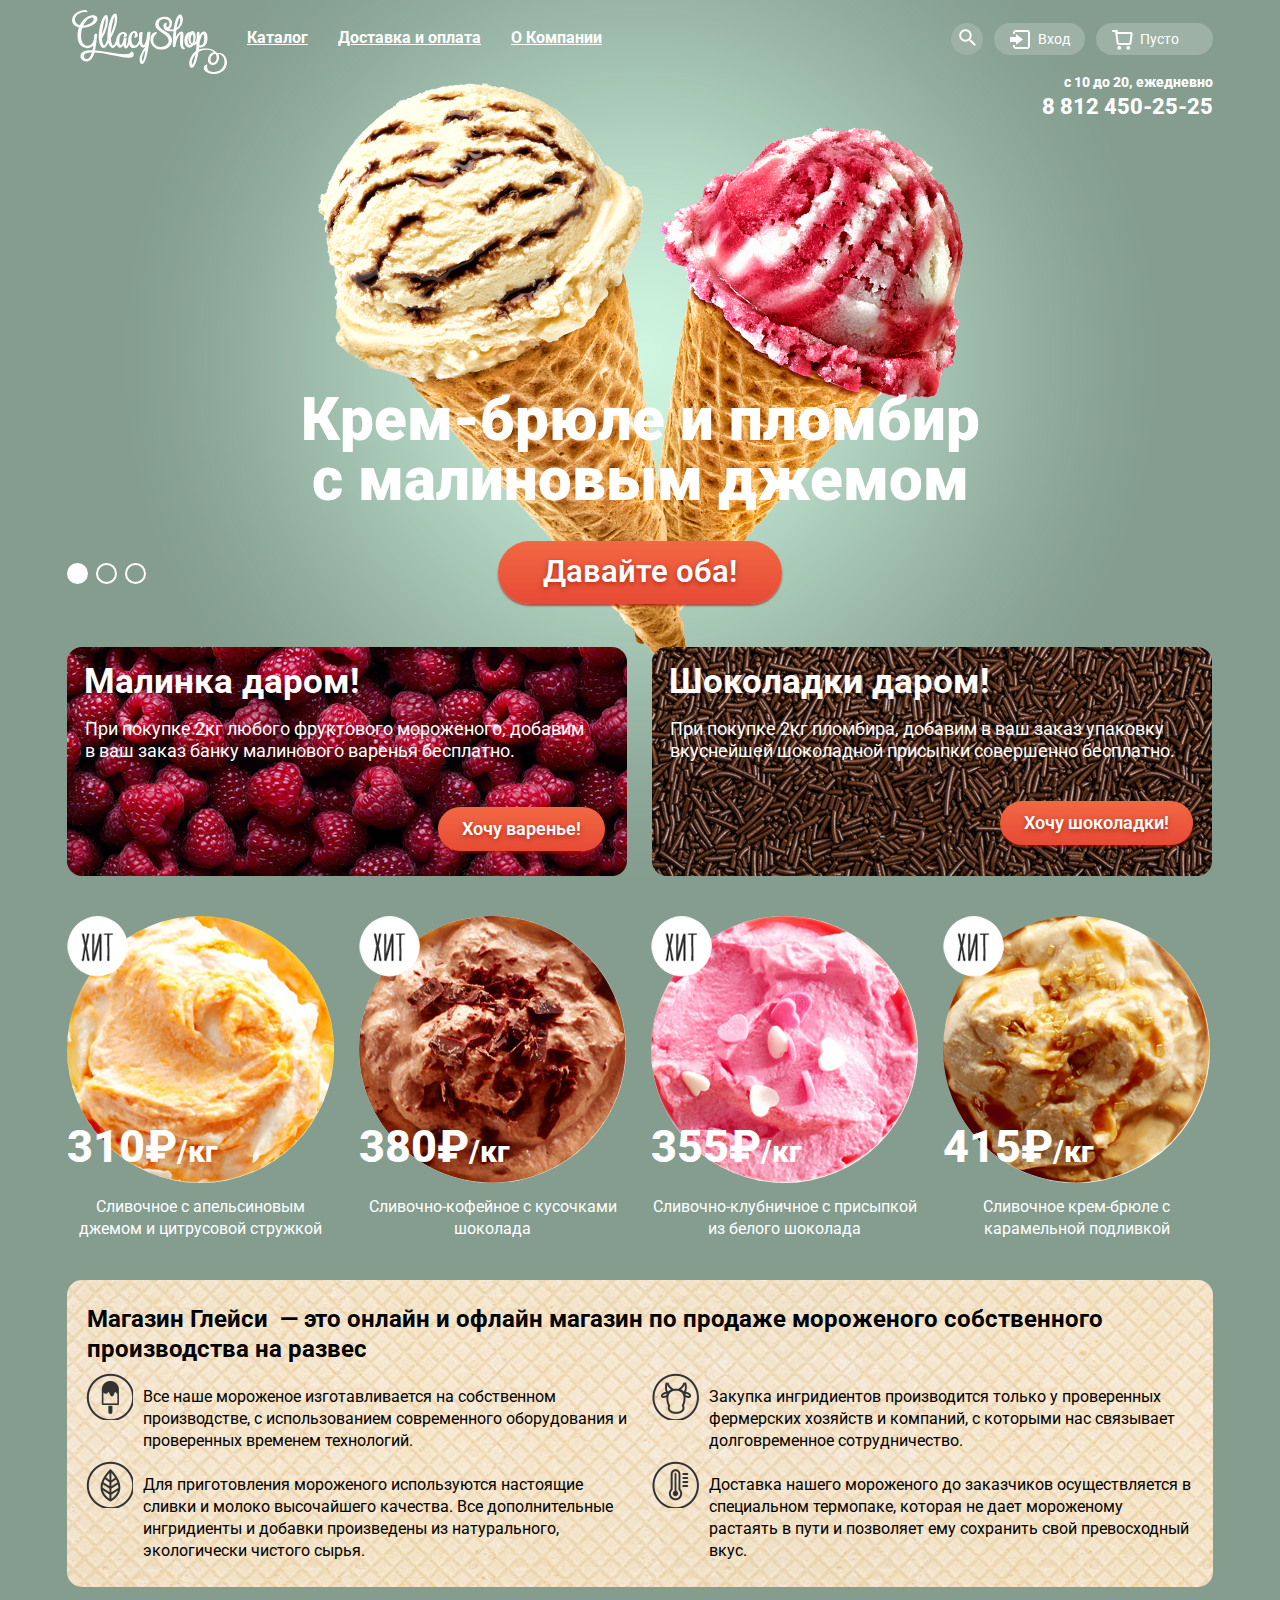
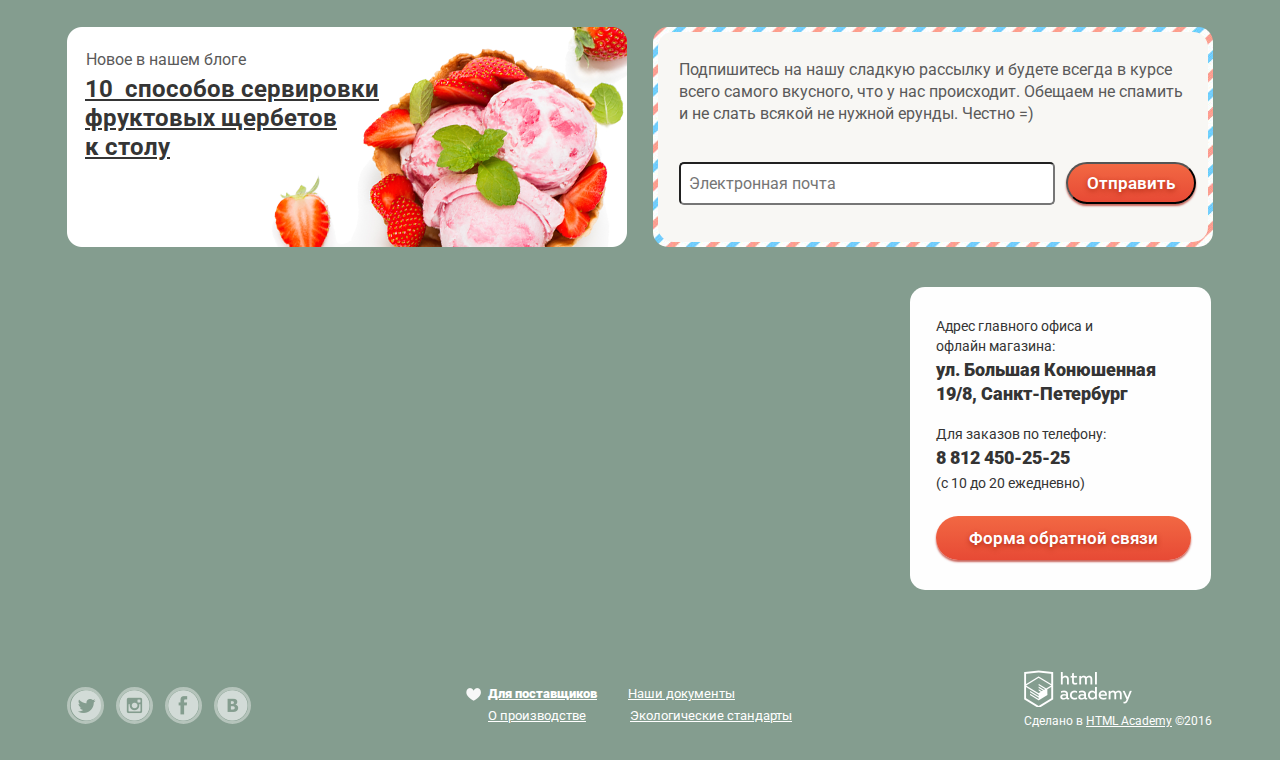
==== commit a3dd7a61: "update page" ====
--- a/index.html
+++ b/index.html
@@ -2,491 +2,272 @@
 <html lang="ru">
   <head>
     <meta charset="utf-8">
-    <meta name="viewport" content="width=device-width,initial-scale=1">
-    <title>Фонд «Нить Добра»</title>
-    <link href="https://fonts.googleapis.com/css?family=PT+Sans+Caption:400,700|PT+Sans:400,700|PT+Serif&amp;subset=cyrillic" rel="stylesheet">
+    <title>Gllacy Shop</title>
+    <link href="https://fonts.googleapis.com/css?family=Roboto:700,900,500&subset=latin,cyrillic" rel="stylesheet" type="text/css">
+    <link rel="stylesheet" href="css/normalize.css">
     <link rel="stylesheet" href="css/style.css">
   </head>
   <body>
-
-
-    <header class="page-header">
-
-      <div class="page-header__inner">
-        <img class="page-header__logo" src="img/page-header-logo.svg" alt="Логотип" width="51" height="30">
-        <nav class="main-navigation  col-md-10  col-lg-11">
-          <ul class="main-navigation__list">
-            <li class="main-navigation__item">
-              <a class="main-navigation__link" href="#">Проекты</a>
-            </li>
-            <li class="main-navigation__item">
-              <a class="main-navigation__link" href="#">Волонтёрство</a>
-            </li>
-            <li class="main-navigation__item">
-              <a class="main-navigation__link" href="#">О&nbsp;фонде</a>
-            </li>
-            <li class="main-navigation__item">
-              <a class="main-navigation__link" href="#">Партнёры</a>
-            </li>
-            <li class="main-navigation__item">
-              <a class="main-navigation__link" href="#">Документы</a>
-            </li>
-            <li class="main-navigation__item">
-              <a class="main-navigation__link" href="#">Блог</a>
-            </li>
-          </ul>
-          <div class="main-navigation__toggler">
-            <p class="main-navigation__toggler-text">Меню</p>
-            <span class="main-navigation__toggler-elem"></span>
-          </div>
-        </nav>
+    <input type="radio" id="btn-1" name="toggle" checked>
+    <input type="radio" id="btn-2" name="toggle">
+    <input type="radio" id="btn-3" name="toggle">
+    <div class="site-wrapper">
+      <div class="content-wrapper">
+        <header class="main-header clearfix">
+          <img class="header-logo" src="img/main-logo.svg" alt="Gllacy Shop" width="154" height="64">
+          <nav class="main-navigation">
+            <ul class="topmenu">
+              <li>
+                <a href="catalog.html">Каталог</a>
+                <ul class="submenu">
+                  <li>
+                    <a href="#">Новинки</a>
+                  </li>
+                  <li>
+                    <a href="catalog.html">Сливочное</a>
+                  </li>
+                  <li>
+                    <a href="#">Щербеты</a>
+                  </li>
+                  <li>
+                    <a href="#">Фруктовый лед</a>
+                  </li>
+                  <li>
+                    <a href="#">Мелорин</a>
+                  </li>
+                </ul>
+              </li>
+              <li>
+                <a href="#">Доставка и оплата</a>
+              </li>
+              <li>
+                <a href="#">О Компании</a>
+              </li>
+            </ul>
+          </nav>
+          <div class="user-block-wrapper">
+            <div class="user-block">
+              <div class="user-block1">
+                <a class="user-block-item search" href="#">Поиск</a>
+                <div class="search-field">
+                  <form action="#" method="post">
+                    <input type="text" name="search" placeholder="Что ищем?">
+                </form>
+                </div>
+              </div>
+              <div class="user-block2 clearfix">
+                <a class="user-block-item login" href="#">Вход</a>
+                <div class="login-field">
+                  <form action="#" method="post">
+                    <input type="text" name="login" placeholder="Электронная почта">
+                    <input type="password" name="password" placeholder="Пароль">
+                  </form>
+                  <div class="login-btn">
+                    <a class="login-btn-enter" href="#">Войти</a>
+                  </div>
+                  <div class="login-links">
+                    <a href="#">Забыли пароль?</a>
+                    <a href="#">Новая регистрация</a>
+                  </div>
+                </div>
+              </div>
+              <div class="user-block3">
+                <a class="user-block-item cart" href="#">Пусто</a>
+                <div class="cart-field clearfix">
+                  <table>
+                    <tr>
+                      <td class="cell-1">
+                        <button type="button">Удалить</button>
+                      </td>
+                      <td class="cell-2">
+                        <img src="img/1.jpg" alt="Мороженое" width="33" height="33">
+                      </td>
+                      <td class="cell-3">Пломбир с апельсиновым джемом</td>
+                      <td class="cell-4">1,5 кг <span>х 200 руб.</span></td>
+                      <td class="cell-5">300 руб.</td>
+                    </tr>
+                    <tr>
+                      <td>
+                        <button type="button">Удалить</button>
+                      </td>
+                      <td>
+                        <img src="img/3.jpg" alt="Мороженое" width="33" height="33">
+                      </td>
+                      <td>Клубничный пломбир с присыпкой из белого шоколада</td>
+                      <td>1,5 кг <span>х 300 руб.</span></td>
+                      <td>450 руб.</td>
+                    </tr>
+                  </table>
+                  <p>Итого: 750 руб.</p>
+                  <a class="cart-btn" href="#">Оформить заказ</a>
+                </div>
+              </div>
+            </div>
+            <div class="header-contacts">
+              <p>с 10 до 20, ежедневно<p>
+              <div>8 812 450-25-25</div>
+            </div>
+          </div>
+        </header>
+        <div class="slider">
+          <div class="slide" id="slide1">
+            <div class="slide-title">Крем-брюле и пломбир с малиновым джемом</div>
+            <a class="slide-btn" href="#">Давайте оба!</a>
+          </div>
+          <div class="slide" id="slide2">
+            <div class="slide-title">Шоколадный пломбир и лимонный сорбет</div>
+            <a class="slide-btn" href="#">Давайте оба!</a>
+          </div>
+          <div class="slide" id="slide3">
+            <div class="slide-title">Пломбир с помадкой и клубничный щербет</div>
+            <a class="slide-btn" href="#">Давайте оба!</a>
+          </div>
+          <div class="slider-controls">
+            <label for="btn-1"></label>
+            <label for="btn-2"></label>
+            <label for="btn-3"></label>
+          </div>
+        </div>
+        <main class="main-content">
+          <section class="goods">
+            <div class="action clearfix">
+              <div class="action-item background-raspberry">
+                <h2 class="action-header">Малинка даром!</h2>
+                <p class="action-paragraph">При покупке 2кг любого фруктового мороженого, добавим<br>в ваш заказ банку малинового варенья бесплатно.</p>
+                <a class="action-btn" href="#">Хочу варенье!</a>
+              </div>
+              <div class="action-item background-chocolate">
+                <h2 class="action-header">Шоколадки даром!</h2>
+                <p class="action-paragraph">При покупке 2кг пломбира, добавим в ваш заказ упаковку вкуснейшей шоколадной присыпки совершенно бесплатно.</p>
+                <a class="action-btn1" href="#">Хочу шоколадки!</a>
+              </div>
+            </div>
+            <div class="ice-cream">
+              <div class="ice-cream-item">
+                <div class="ice-cream-hit">
+                  <img src="img/1.jpg" alt="Мороженое" width="267" height="267">
+                  <p class="ice-cream-paragraph"><span>310&#8381;</span>/кг</p>
+                </div>
+                <div class="ice-cream-links">
+                  <a href="#">Сливочное с апельсиновым джемом и цитрусовой стружкой</a>
+                  <a class="btn btn-hidden" href="#">Быстрый просмотр</a>
+                </div>
+              </div>
+              <div class="ice-cream-item">
+                <div class="ice-cream-hit">
+                  <img src="img/2.jpg" alt="Мороженое" width="267" height="267">
+                  <p class="ice-cream-paragraph"><span>380&#8381;</span>/кг</p>
+                </div>
+                <div class="ice-cream-links">
+                  <a href="#">Сливочно-кофейное с кусочками шоколада</a>
+                  <a class="btn btn-hidden" href="#">Быстрый просмотр</a>
+                </div>
+              </div>
+              <div class="ice-cream-item">
+                <div class="ice-cream-hit">
+                  <img src="img/3.jpg" alt="Мороженое" width="267" height="267">
+                  <p class="ice-cream-paragraph"><span>355&#8381;</span>/кг</p>
+                </div>
+                <div class="ice-cream-links">
+                  <a href="#">Сливочно-клубничное с присыпкой из белого шоколада</a>
+                  <a class="btn btn-hidden" href="#">Быстрый просмотр</a>
+                </div>
+              </div>
+              <div class="ice-cream-item">
+                <div  class="ice-cream-hit">
+                  <img src="img/4.jpg" alt="Мороженое" width="267" height="267">
+                  <p class="ice-cream-paragraph"><span>415&#8381;</span>/кг</p>
+                </div>
+                <div class="ice-cream-links">
+                  <a href="#">Сливочное крем-брюле с карамельной подливкой</a>
+                  <a class="btn btn-hidden" href="#">Быстрый просмотр</a>
+                </div>
+              </div>
+            </div>
+          </section>
+          <div class="about clearfix">
+            <h3 class="about-header">Магазин Глейси&ensp;&#8212; это онлайн и офлайн магазин по продаже мороженого собственного производства на развес</h3>
+            <div class="article article-ice-cream">
+              <p>Все наше мороженое изготавливается на собственном производстве, с использованием современного оборудования и проверенных временем технологий.</p>
+            </div>
+            <div class="article article-cow">
+              <p>Закупка ингридиентов производится только у проверенных фермерских хозяйств и компаний, с которыми нас связывает долговременное сотрудничество.</p>
+            </div>
+            <div class="article article-leaf">
+              <p>Для приготовления мороженого используются настоящие сливки и молоко высочайшего качества. Все дополнительные ингридиенты и добавки произведены из натурального, экологически чистого сырья.</p>
+            </div>
+            <div class="article article-thermometer">
+              <p>Доставка нашего мороженого до заказчиков осуществляется в специальном термопаке, которая не дает мороженому растаять в пути и позволяет ему сохранить свой превосходный вкус.</p>
+            </div>
+          </div>
+          <div class="news clearfix">
+            <div class="news-blog">
+              <p>Новое в нашем блоге</p>
+              <a href="#"><h3 class="news-header">10&ensp;способов сервировки<br>фруктовых щербетов<br>к столу</h3></a>
+            </div>
+            <div class="news-subscription">
+              <div class="news-subscription-bg">
+                <p>Подпишитесь на нашу сладкую рассылку и будете всегда в курсе всего самого вкусного, что у нас происходит. Обещаем не спамить<br>и не слать всякой не нужной ерунды. Честно =)</p>
+                <form action="https://echo.htmlacademy.ru" method="post">
+                  <input type="text" name="mail" placeholder="Электронная почта">
+                  <button class="form-btn" type="submit"> Отправить</button>
+                </form>
+              </div>
+            </div>
+          </div>
+        </main>
+        <div class="map">
+          <!-- Карта Google -->
+          <!-- TODO: Как приделать маркер с мороженым к карте Google? -->
+          <div class="map-contacts">
+            <p class="map-contacts-normal">Адрес главного офиса и<br>офлайн магазина:</p>
+            <div class="map-contacts-bold">ул. Большая Конюшенная<br>19/8, Санкт-Петербург</div>
+            <p class="map-contacts-normal">Для заказов по телефону:</p>
+            <div class="map-contacts-phone">8 812 450-25-25</div>
+            <p class="map-contacts-normal">(с 10 до 20 ежедневно)</p>
+            <a class="contacts-btn" href="#">Форма обратной связи</a>
+          </div>
+        </div>
+        <footer class="main-footer clearfix">
+          <div class="footer-social">
+            <ul>
+              <li>
+                <a class="social social-twitter" href="#">Twitter</a>
+              </li>
+              <li>
+                <a class="social social-instagram" href="#">Instagram</a>
+              </li>
+              <li>
+                <a class="social social-facebook" href="#">Facebook</a>
+              </li>
+              <li>
+                <a class="social social-vk" href="#">В Контакте</a>
+              </li>
+            </ul>
+          </div>
+          <div class="footer-documents">
+            <ul>
+              <li class="heart">
+                <a href="#">Для поставщиков</a>
+              </li>
+              <li>
+                <a href="#">Наши документы</a>
+              </li>
+              <li>
+                <a href="#">О производстве</a>
+              </li>
+              <li>
+                <a href="#">Экологические стандарты</a>
+              </li>
+            </ul>
+          </div>
+          <div class="footer-copyright">
+            <img src="img/htmlacademy-logo.png" alt="HTML Academy" width="108" height="37">
+            <p>Сделано в <a href="https://htmlacademy.ru/">HTML Academy</a> &#169;2016</p>
+          </div>
+        </footer>
       </div>
-
-    </header>
-
-
-    <main class="page-main">
-
-      <div class="hero-section">
-        <div class="hero-section__inner">
-          <p class="page__sub-title  col-sm-3 col-md-4  col-lg-3">Фонд «Нить Добра»</p>
-          <h1 class="page__title  col-sm-5 col-md-10  col-lg-8">Поддерживаем детей вместе, чтобы они могли жить полноценно.</h1>
-          <p class="page__text col-sm-6">Оказываем поддержку онкобольным детям и подросткам, организуем работу волонтёров</p>
-          <p class="page__text  page__text--tablet  col-md-12  col-lg-10">Оказываем психологическую поддержку онкобольным детям и подросткам и помогаем им вернуться в жизнь. Организуем работу волонтёров и продвигаем идею реабилитации в России.</p>
-          <form class="hero-form  col-md-11  col-lg-9" action="#" method="post">
-
-            <div class="hero-form__input--outer">
-              <input class="hero-form__input" type="text" name="amount" placeholder="100">
-            </div>
-
-            <div class="page-select">
-              <ul class="page-select__list">
-                <li class="page-select__item">
-                  <a class="page-select__link" href="#">Ежемесячно</a>
-                </li>
-                <li class="page-select__item">
-                  <a class="page-select__link  page-select__link--hidden" href="#">Разово</a>
-                </li>
-              </ul>
-            </div>
-
-            <button class="btn  hero-form__btn">Пожертвовать</button>
-          </form>
-        </div>
-      </div>
-
-      <div class="video">
-
-        <div class="video__outer">
-          <img class="video__img" src="img/sokolovskiy.jpg" alt="Соколовский" width="100%" height="100%">
-        </div>
-
-        <div class="video__inner">
-
-          <div class="video__wrapper">
-            <picture>
-              <source srcset="img/video-poster-tablet.png" media="(min-width: 768px)">
-              <source srcset="img/video-poster-desktop.png" media="(min-width: 1280px)">
-              <source srcset="img/video-poster.png">
-              <img class="video__poster" srcset="img/video-poster.png" alt="Соколовский" width="100%" height="100%">
-            </picture>
-
-            <video class="video__clip" preload="metadata">
-              <source src="video/video.mp4" type="video/mp4; codecs="avc1.42E01E, mp4a.40.2"">
-              <source src="video/video.webm" type="video/webm; codecs="vp8, vorbis"">
-            </video>
-          </div>
-
-          <p class="video__text">Александр Соколовский рассказывает о фонде «Нить Добра» (2 минуты)</p>
-
-        </div>
-
-      </div>
-
-
-      <div class="rehabilitation">
-        <div class="rehabilitation__inner">
-          <p class="page__sub-title  page__sub-title--red  col-sm-4">Реабилитация и психологическая поддержка</p>
-          <h2 class="page__title  page__title--black  col-sm-6">Реабилитация — это важно. Cтоит написать большой красивый заголовок.</h2>
-          <p class="page__text  page__text--gray  col-sm-6">Поддерживаем детей во время лечения, чтобы они не теряли веру в себя и в своё будущее. Чтобы дети могли вернуться в жизнь после лечения, мы проводим мероприятия и исполняем их мечты.</p>
-
-          <ul class="second-navigation">
-            <li class="second-navigation__item">
-              <a href="#" class="second-navigation__link  second-navigation__link--active">Проекты</a>
-            </li>
-            <li class="second-navigation__item">
-              <a href="#" class="second-navigation__link">Мероприятия</a>
-            </li>
-            <li class="second-navigation__item">
-              <a href="#" class="second-navigation__link">Уже помогли</a>
-            </li>
-          </ul>
-
-          <section class="slider">
-            <section class="slider__list">
-              <article class="card  card__bg-1  col-sm-6">
-                <img class="card__logo  card__logo--mobile" src="img/slider-logo-1-mobile.svg" alt="Заветная мечта" width="99" height="94">
-                <img class="card__logo" src="img/slider-logo-1.svg" alt="Заветная мечта" width="290" height="45">
-                <p class="card__text">Уникальная возможность для детей и подростков попробовать себя в профессии мечты.</p>
-                <a class="page__link" href="#">Смотреть проект</a>
-              </article>
-              <article class="card   card__bg-2  col-sm-6">
-                <img class="card__logo  card__logo--mobile  card__logo--space" src="img/slider-logo-2.svg" alt="Козмас" width="160" height="95">
-                <p class="card__text">Первый в росcии благотворительный проект помощи онкобольным детям полететь в открытый космос.</p>
-                <a class="page__link" href="#">Смотреть проект</a>
-              </article>
-            </section>
-            <section class="slider__list">
-              <article class="card   card__bg-3  col-sm-6">
-                <p class="card__date">17 сентября</p>
-                <h3 class="card__title  col-sm-5">Парижский вечер</h3>
-                <p class="card__text">Окунёмся в атмосферу мягких французских булок и выпьем чаю. Специальными гостями будут какие-то французы.</p>
-                <a class="page__link  page__link--visible col-sm-3" href="#">Записаться</a>
-              </article>
-              <article class="card   card__bg-4  col-sm-6">
-                <p class="card__date">22 сентября</p>
-                <h3 class="card__title  col-sm-5">Большой субботник во Всеволожске</h3>
-                <p class="card__text">В эту субботу мы едем помогать ребятам из 31-й больницы Всеволожского района делать свой город чище.</p>
-                <a class="page__link  page__link--visible col-sm-3" href="#">Записаться</a>
-              </article>
-              <article class="card  card--hidden">
-                <p class="card__date">2 октября</p>
-                <h3 class="card__title">Вечер караоке</h3>
-                <p class="card__text">Каждый четверг наши ребята устраивают настоящий концерт! Готовьте тексты, у нас будет весело.</p>
-                <a class="page__link" href="#">Записаться</a>
-              </article>
-            </section>
-            <section class="slider__list">
-              <article class="card">
-                <h3 class="card__title">Лиза</h3>
-                <p class="card__text">18 лет, мечтает сниматься в кино.</p>
-                <a class="page__link" href="#">Читать историю</a>
-              </article>
-              <article class="card">
-                <h3 class="card__title">Дима</h3>
-                <p class="card__text">6 лет, мечтает стать инженером и уже собрал свого первого робота ЛЕГО.</p>
-                <a class="page__link" href="#">Читать историю</a>
-              </article>
-              <article class="card">
-                <h3 class="card__title">Ваня</h3>
-                <p class="card__text">17 лет, мечтает готовить, как настоящий шеф-повар.</p>
-                <a class="page__link" href="#">Читать историю</a>
-              </article>
-            </section>
-            <a href="#" class="slider__link">Смотреть все проекты</a>
-            <a href="#" class="slider__arrow slider__arrow--right"></a>
-          </section>
-        </div>
-      </div>
-
-
-      <div class="volunteering">
-        <div class="volunteering__inner">
-          <p class="page__sub-title">Продвижение сообщества реабилитации</p>
-          <h2 class="page__title">Полномасштабное наступление на фронте борьбы с болезнью. Волонтёрим на все сто.</h2>
-          <p class="page__text">Мало кто понимает, что возвращение детей к обычной жизни возможно только после всесторонней помощи ребенку. Мы собираем вокруг себя единомышленников, чтобы помогать детям вместе.</p>
-          <a class="page_link" href="#">Узнать больше</a>
-          <a class="btn volunteering__btn" href="#">Заполнить анкету</a>
-        </div>
-      </div>
-
-      <div class="partners">
-        <div class="partners__inner">
-          <p class="page__sub-title">Наши партнёры и спонсоры</p>
-          <h2 class="page__title">Стабильные организации помогают нам помогать. Вместе, мы сделаем мир лучше.</h2>
-          <p class="page__text">Мы помогаем делать бизнес в России социально ответственным. Такие организации, как «Таксовичков», «Бона Капона» и «Марчеллис» доверяют нам и уже поддержали нашу идею.</p>
-          <div class="partners__logo-list">
-            <img class="partners__logo-item" src="img/megafon-icon.svg" alt="Мегафон" width="180" height="32">
-            <img class="partners__logo-item" src="img/sts-icon.svg" alt="СТС" width="96" height="36">
-            <img class="partners__logo-item" src="img/meduza-icon.svg" alt="Meduza" width="180" height="38">
-            <img class="partners__logo-item" src="img/mail-icon.svg" alt="Почта России" width="104" height="50">
-            <img class="partners__logo-item" src="img/sberbank-icon.svg" alt="Сбербанк" width="180" height="35">
-            <img class="partners__logo-item" src="img/taksovichkoff-icon.png" alt="Таксовичкоф" width="114" height="54">
-          </div>
-          <a class="page__link" href="#">Смотреть всех партнёров</a>
-        </div>
-      </div>
-
-      <section class="information">
-        <div class="information__inner">
-          <article class="information__item">
-            <p class="information__text">Новости, истории, полезные советы и все яркие моменты жизни нашего фонда.</p>
-            <a class="information__link" href="#">Читать блог</a>
-          </article>
-          <article class="information__item">
-            <p class="information__text">Мы — за прозрачность. Все наши документы находятся в открытом доступе.</p>
-            <a class="information__link" href="#">Смотреть документы</a>
-          </article>
-        </div>
-      </section>
-
-      <div class="donate">
-        <div class="donate__inner">
-          <p class="page__sub-title">Пожертвовать в фонд</p>
-          <h2 class="page__title">Минута вашего времени поможет нам исполнять еще больше детских мечт.</h2>
-          <p class="page__text">Все пожертвования уходят на реализацию наших проектов по оказанию психологической поддержки и реабилитации детей и подростков с онкологическими заболеваниями.</p>
-
-          <section class="donate__form-list">
-            <form class="donate-form2 action="#" method="post"">
-              <input class="donate-form2__input" id="single-donate" type="text" name="single-donate" placeholder="300">
-              <label class="donate-form2__label" for="single-donate">Вы также можете указать другую сумму.</label>
-              <button class="btn  donate-form2__btn" type="submit">Пожертвовать</button>
-            </form>
-            <form class="donate-form2 action="#" method="post"">
-              <input class="donate-form2__input" id="montly-donate" type="text" name="montly-donate" placeholder="100">
-              <label class="donate-form2__label" for="montly-donate">Помогайте каждый месяц. Вы также можете указать другую сумму.</label>
-              <button class="btn  donate-form2__btn" type="submit">Пожертвовать</button>
-            </form>
-          </section>
-        </div>
-      </div>
-
-      <div class="sms">
-        <div class="sms__inner">
-          <h2 class="page__title">Пожертвовать через СМС</h2>
-          <p class="page__text">Отправьте сообщение на номер <span class="page__text  page__text--red">7715</span> с кодовым словом «Нить» и суммой пожертвования.</p>
-          <img class="sms__picture" src="img/donate-sms-phone.png" alt="Пожертвовать через СМС" width="294" height="515">
-        </div>
-      </div>
-
-    </main>
-
-
-    <footer class="page-footer">
-      <div class="page-footer__inner">
-        <div class="page-footer__contacts">
-          <img class="page-footer__logo" src="img/page-footer-logo.svg" alt="Логотип" width="51" height="30">
-          <p class="page-foter__text">&copy; «Нить Добра», 2016.</p>
-          <p class="page-foter__text">ИНН 7864131528, КПП 781307501, ОГРН 1126800004708. Распространение материалов разрешается только при указании ссылки на первоисточник.</p>
-          <a class="btn  page-footer__btn" href="#">Связаться с нами</a>
-          <div class="social">
-            <a class="social__link  social__link--vk" href="#">Вконтакте</a>
-            <a class="social__link  social__link--ok" href="#">Одноклассники</a>
-            <a class="social__link  social__link--ins" href="#">Instagram</a>
-            <a class="social__link  social__link--fb" href="#">Facebook</a>
-            <a class="social__link  social__link--tw" href="#">Twitter</a>
-          </div>
-        </div>
-
-        <div class="footer-navigation">
-          <div class="footer-navigation__toggler">
-            <span class="footer-navigation__toggler-text">Меню</span>
-            <span class="footer-navigation__toggler-elem"></span>
-            <ul class="footer-navigation__list">
-              <li class="footer-navigation__item">
-                <a class="footer-navigation__link" href="#">Проекты</a>
-                <ul class="footer-navigation__sub-list">
-                  <li class="footer-navigation__sub-item">
-                    <a href="#" class="footer-navigation__sub-link">Заветная мечта</a>
-                  </li>
-                  <li class="footer-navigation__sub-item">
-                    <a href="#" class="footer-navigation__sub-link">Вечер приключений</a>
-                  </li>
-                  <li class="footer-navigation__sub-item">
-                    <a href="#" class="footer-navigation__sub-link">О наших проектах</a>
-                  </li>
-                </ul>
-              </li>
-              <li class="footer-navigation__item">
-                <a class="footer-navigation__link" href="#">Волонтёрство</a>
-                <ul class="footer-navigation__sub-list">
-                  <li class="footer-navigation__sub-item">
-                    <a href="#" class="footer-navigation__sub-link">Волонтёрство в фонде</a>
-                  </li>
-                  <li class="footer-navigation__sub-item">
-                    <a href="#" class="footer-navigation__sub-link">Уже с нами</a>
-                  </li>
-                  <li class="footer-navigation__sub-item">
-                    <a href="#" class="footer-navigation__sub-link">Стать волонтёром</a>
-                  </li>
-                </ul>
-              </li>
-              <li class="footer-navigation__item">
-                <a class="footer-navigation__link" href="#">Партнёры</a>
-                <ul class="footer-navigation__sub-list">
-                  <li class="footer-navigation__sub-item">
-                    <a href="#" class="footer-navigation__sub-link">Партнёры фонда</a>
-                  </li>
-                  <li class="footer-navigation__sub-item">
-                    <a href="#" class="footer-navigation__sub-link">Спонсоры</a>
-                  </li>
-                  <li class="footer-navigation__sub-item">
-                    <a href="#" class="footer-navigation__sub-link">Стать партнёром</a>
-                  </li>
-                </ul>
-              </li>
-              <li class="footer-navigation__item">
-                <a class="footer-navigation__link" href="#">О фонде</a>
-                <ul class="footer-navigation__sub-list">
-                  <li class="footer-navigation__sub-item">
-                    <a href="#" class="footer-navigation__sub-link">Попечительский совет</a>
-                  </li>
-                  <li class="footer-navigation__sub-item">
-                    <a href="#" class="footer-navigation__sub-link">Команда администрации</a>
-                  </li>
-                  <li class="footer-navigation__sub-item">
-                    <a href="#" class="footer-navigation__sub-link">Вакансии</a>
-                  </li>
-                </ul>
-              </li>
-              <li class="footer-navigation__item">
-                <a class="footer-navigation__link" href="#">Документы</a>
-                <ul class="footer-navigation__sub-list">
-                  <li class="footer-navigation__sub-item">
-                    <a href="#" class="footer-navigation__sub-link">Категория документов</a>
-                  </li>
-                  <li class="footer-navigation__sub-item">
-                    <a href="#" class="footer-navigation__sub-link">Категория документов</a>
-                  </li>
-                  <li class="footer-navigation__sub-item">
-                    <a href="#" class="footer-navigation__sub-link">Категория документов</a>
-                  </li>
-                </ul>
-              </li>
-              <li class="footer-navigation__item">
-                <a class="footer-navigation__link" href="#">Блог</a>
-                <ul class="footer-navigation__sub-list">
-                  <li class="footer-navigation__sub-item">
-                    <a href="#" class="footer-navigation__sub-link">Новости фонда</a>
-                  </li>
-                  <li class="footer-navigation__sub-item">
-                    <a href="#" class="footer-navigation__sub-link">Спонсоры</a>
-                  </li>
-                  <li class="footer-navigation__sub-item">
-                    <a href="#" class="footer-navigation__sub-link">Стать партнёром</a>
-                  </li>
-                </ul>
-              </li>
-            </ul>
-          </div>
-        </div>
-      </div>
-
-    </footer>
-
-
-    <div class="modal-window">
-
-      <div class="modal-window__inner">
-        <ul class="modal-navigation">
-          <li class="modal-navigation__list">
-            <a class="modal-navigation__link" href="#">Навигация</a>
-          </li>
-          <li class="modal-navigation__list">
-            <a class="modal-navigation__link" href="#">Пожертвовать</a>
-          </li>
-          <li class="modal-navigation__list">
-            <a class="modal-navigation__link" href="#">Контакты</a>
-          </li>
-        </ul>
-      </div>
-
-      <div class="menu">
-        <div class="mtnu__inner">
-          <ul class="menu-navigation__list">
-            <li class="menu-navigation__item">
-              <a class="menu-navigation__link" href="#">Проекты</a>
-            </li>
-            <li class="menu-navigation__item">
-              <a class="menu-navigation__link" href="#">Волонтёрство</a>
-            </li>
-            <li class="menu-navigation__item">
-              <a class="menu-navigation__link" href="#">О фонде</a>
-            </li>
-            <li class="menu-navigation__item">
-              <a class="menu-navigation__link" href="#">Партнёры</a>
-            </li>
-            <li class="menu-navigation__item">
-              <a class="menu-navigation__link" href="#">Документы</a>
-            </li>
-            <li class="menu-navigation__item">
-              <a class="menu-navigation__link" href="#">Блог</a>
-            </li>
-          </ul>
-        </div>
-      </div>
-
-      <div class="modal-donate">
-        <div class="modal-donate__inner">
-          <h2 class="modal-donate__title">Пожертвовать</h2>
-          <form class="modal-form" action="#" method="post">
-
-            <div class="modal-form__block">
-              <label for="name">Ваше имя</label>
-              <input id="name" class="modal-form__input" type="text" name="name" placeholder="Константин Напримерный">
-              <p class="modal-form__text">Для анонимного пожертвования оставьте это поле незаполненным.</p>
-              <input class="modal-form__input" type="text" name="amount" placeholder="100">
-              <select class="modal-select" name="frequency">
-                <option class="modal-select__item" value="monthly">Ежемесячно</option>
-                <option class="modal-select__item" value="single">Разово</option>
-              </select>
-            </div>
-
-            <div class="modal-form__block">
-              <label for="card">Номер банковской карты</label>
-              <input id="card" class="modal-form__input" type="text" name="card" placeholder="1234 5678 9012 3456 7890">
-              <ul class="card-menu">
-                <li class="card-menu__item">
-                  <a class="card-menu__link" href="#">Visa</a>
-                </li>
-                <li class="card-menu__item">
-                  <a class="card-menu__link" href="#">MasterCard</a>
-                </li>
-                <li class="card-menu__item">
-                  <a class="card-menu__link" href="#">Maestro</a>
-                </li>
-                <li class="card-menu__item">
-                  <a class="card-menu__link" href="#">American Express</a>
-                </li>
-              </ul>
-
-              <label for="valid-until">Срок истечения</label>
-              <div class="modal-form__block1">
-                <input id="valid-until" class="modal-form__input" type="text" name="valid-until" placeholder="04">
-                <input id="valid-until" class="modal-form__input" type="text" name="valid-until" placeholder="2019">
-              </div>
-              <label for="cvv">Срок истечения</label>
-              <input id="cvv" class="modal-form__input" type="text" name="cvv" placeholder="657">
-              <label for="card-name">Имя на карте</label>
-              <input id="card-name" class="modal-form__input" type="text" name="card-name" placeholder="Konstantin Naprimerniy">
-            </div>
-
-            <div class="modal-form__block">
-              <label for="mail">Электронная почта</label>
-              <input id="mail" class="modal-form__input" type="text" name="mail" placeholder="incorrectemail.address">
-              <p class="modal-form__text">Пожалуйста, введите корректный адрес электронной почты.</p>
-            </div>
-
-            <button class="btn  modal-form__btn" type="submit">Подтвердить 500&#8381; в месяц</button>
-          </form>
-        </div>
-      </div>
-
-      <div class="modal-contacts">
-        <div class="modal-contacts__inner">
-          <h2 class="modal-contact__title">Свяжитесь с нами</h2>
-          <div class="contacts-block">
-            <h3 class="modal-contacts__title">Контактный телефон</h3>
-            <a class="modal-contacts__phone" href="tel:+78125691474">+7 (812) 569-14-74</a>
-            <p class="modal-contacts__text">Нажмите на номер, чтобы позвонить. Отвечаем стабильно с понедельника по воскресененье с 10:00 до 22:00.</p>
-          </div>
-          <div class="contacts-block">
-            <h3 class="modal-contacts__title">Электронная почта</h3>
-            <a class="modal-contacts__mail" href="mailto:inbox@nitdobra.fund">inbox@nitdobra.fund</a>
-            <p class="modal-contacts__text">Нажмите на адрес, чтобы отправить письмо. Отвечаем каждый день, время ответа не более трёх часов.</p>
-          </div>
-          <div class="contacts-block">
-            <h3 class="modal-contacts__title">Наш офис</h3>
-            <p class="modal-contacts__adress">Пространство «Welcome», Невский проспект,  48,  Санкт-Петербург, 194283</p>
-            <p class="modal-contacts__text">Офис открыт для посещения по будням с 10:00 до 19:00, по субботам с 10:00 до 18:00.</p>
-          </div>
-          <img class="modal-contacts__map" src="img/google-map.jpg" alt="Карта проезда" width="736" height="402">
-        </div>
-      </div>
-
     </div>
-
-
     <script src="js/scripts.js"></script>
   </body>
 </html>
--- a/css/style.css
+++ b/css/style.css
@@ -1,2 +1,1880 @@
-/*! normalize.css v6.0.0 | MIT License | github.com/necolas/normalize.css */html{line-height:1.15;-ms-text-size-adjust:100%;-webkit-text-size-adjust:100%}article,aside,footer,header,nav,section{display:block}h1{font-size:2em;margin:.67em 0}figcaption,figure,main{display:block}figure{margin:1em 40px}hr{box-sizing:content-box;height:0;overflow:visible}pre{font-family:monospace,monospace;font-size:1em}a{background-color:transparent;-webkit-text-decoration-skip:objects}abbr[title]{border-bottom:none;text-decoration:underline;text-decoration:underline dotted}b,strong{font-weight:inherit;font-weight:bolder}code,kbd,samp{font-family:monospace,monospace;font-size:1em}dfn{font-style:italic}mark{background-color:#ff0;color:#000}small{font-size:80%}sub,sup{font-size:75%;line-height:0;position:relative;vertical-align:baseline}sub{bottom:-.25em}sup{top:-.5em}audio,video{display:inline-block}audio:not([controls]){display:none;height:0}img{border-style:none}svg:not(:root){overflow:hidden}button,input,optgroup,select,textarea{margin:0}button,input{overflow:visible}button,select{text-transform:none}[type=reset],[type=submit],button,html [type=button]{-webkit-appearance:button}[type=button]::-moz-focus-inner,[type=reset]::-moz-focus-inner,[type=submit]::-moz-focus-inner,button::-moz-focus-inner{border-style:none;padding:0}[type=button]:-moz-focusring,[type=reset]:-moz-focusring,[type=submit]:-moz-focusring,button:-moz-focusring{outline:1px dotted ButtonText}legend{box-sizing:border-box;color:inherit;display:table;max-width:100%;padding:0;white-space:normal}progress{display:inline-block;vertical-align:baseline}textarea{overflow:auto}[type=checkbox],[type=radio]{box-sizing:border-box;padding:0}[type=number]::-webkit-inner-spin-button,[type=number]::-webkit-outer-spin-button{height:auto}[type=search]{-webkit-appearance:textfield;outline-offset:-2px}[type=search]::-webkit-search-cancel-button,[type=search]::-webkit-search-decoration{-webkit-appearance:none}::-webkit-file-upload-button{-webkit-appearance:button;font:inherit}details,menu{display:block}summary{display:list-item}canvas{display:inline-block}[hidden],template{display:none}body,html{margin:0;padding:0;font-size:16px;-webkit-font-smoothing:antialiased;-webkit-text-size-adjust:100%}@media (min-width:768px){body,html{font-size:20px}}@media (min-width:1280px){body,html{font-size:24px}}body{min-width:320px;max-width:1920px;font-size:16px}@media (min-width:768px){body{font-size:20px}}@media (min-width:1280px){body{font-size:24px}}.col-sm-6{width:99.999996%;padding:0 .5rem}.col-sm-5{width:83.33333%;padding:0 .5rem}.col-sm-4{width:66.666664%;padding:0 .5rem}.col-sm-3{width:49.999998%;padding:0 .5rem}.col-sm-2{width:33.333332%;padding:0 .5rem}.col-sm-1{width:16.666666%;padding:0 .5rem}@media (min-width:768px){.col-md-12{width:99.999996%;padding:0 .5rem}.col-md-11{width:91.666663%;padding:0 .5rem}.col-md-10{width:83.33333%;padding:0 .5rem}.col-md-9{width:74.999997%;padding:0 .5rem}.col-md-8{width:66.666664%;padding:0 .5rem}.col-md-7{width:58.333331%;padding:0 .5rem}.col-md-6{width:49.999998%;padding:0 .5rem}.col-md-5{width:41.666665%;padding:0 .5rem}.col-md-4{width:33.333332%;padding:0 .5rem}.col-md-3{width:24.999999%;padding:0 .5rem}.col-md-2{width:16.666666%;padding:0 .5rem}.col-md-1{width:8.333333%;padding:0 .5rem}}@media (min-width:1280px){.col-lg-12{width:99.999996%;padding:0 .5rem}.col-lg-11{width:91.666663%;padding:0 .5rem}.col-lg-10{width:83.33333%;padding:0 .5rem}.col-lg-9{width:74.999997%;padding:0 .5rem}.col-lg-8{width:66.666664%;padding:0 .5rem}.col-lg-7{width:58.333331%;padding:0 .5rem}.col-lg-6{width:49.999998%;padding:0 .5rem}.col-lg-5{width:41.666665%;padding:0 .5rem}.col-lg-4{width:33.333332%;padding:0 .5rem}.col-lg-3{width:24.999999%;padding:0 .5rem}.col-lg-2{width:16.666666%;padding:0 .5rem}.col-lg-1{width:8.333333%;padding:0 .5rem}}.page,.page__sub-title{position:relative;z-index:2}.page__sub-title{margin:0;font-weight:700;font-size:16px;line-height:16px;font-family:PT Sans,Arial,sans-serif;color:#f0f1f2}.page__sub-title--red{padding:41px 0 0 8px;color:#fa325a}.page__title{position:relative;z-index:2;box-sizing:border-box;margin:0;padding-top:25px;font-weight:700;font-size:24px;line-height:27px;font-family:PT Sans Caption,Arial,sans-serif;color:#fff}.page__title--black{color:#041b26}.page__text{position:relative;z-index:2;box-sizing:border-box;margin:0;margin-bottom:32px;padding-top:12px;font-weight:400;font-size:16px;line-height:24px;font-family:PT Serif,Georgia,serif;color:#f0f1f2}.page__text--gray{padding-right:17px;color:#485155;-webkit-hyphens:auto;-ms-hyphens:auto;hyphens:auto}.page__link,.page__text--tablet{display:none}.page__link--visible{position:relative;z-index:2;display:block;font-weight:700;font-size:13px;line-height:13px;font-family:PT Sans,Arial,sans-serif;color:#f0f1f2;text-transform:uppercase;text-decoration:none;letter-spacing:1.3px}.page__link--visible:after{content:"";position:absolute;top:0;right:40px;width:10px;height:10px;border:3px solid #fa325a;border-bottom:transparent;border-left:transparent;-webkit-transform:rotate(45deg);transform:rotate(45deg)}@media (min-width:768px){.page__sub-title{font-size:20px}.page__title{box-sizing:content-box;padding-top:35px;font-size:45px;line-height:49.5px}.page__text{display:none}.page__text--tablet{display:block;box-sizing:border-box;margin:0;margin-bottom:32px;padding-top:15px;font-weight:400;font-size:20px;line-height:34px;font-family:PT Serif,Georgia,serif;color:#f0f1f2}}@media (min-width:1280px){.page__sub-title{font-weight:700;font-size:24px;line-height:24px;font-family:PT Sans,Arial,sans-serif;color:#f0f1f2}.page__title{padding-top:38px;font-weight:700;font-size:36px;line-height:39.6px;font-family:PT Sans Caption,Arial,sans-serif;color:#fff}.page__text--tablet{font-size:24px;line-height:41px;font-family:PT Serif,Georgia,serif;color:#f0f1f2}}.page-header{position:relative;z-index:2}.page-header__inner{box-sizing:border-box;width:100%;max-width:600px;margin:0 auto;padding:0 .5rem;display:-webkit-box;display:-ms-flexbox;display:flex;-webkit-box-pack:justify;-ms-flex-pack:justify;justify-content:space-between}@media (min-width:768px){.page-header__inner{max-width:1024px;padding:0 2rem}}@media (min-width:1280px){.page-header__inner{max-width:1440px;padding:0 3rem}}.page-header__logo{padding-top:16px;padding-left:8px}@media (min-width:768px){.page-header__logo{padding-top:30px}}@media (min-width:1280px){.page-header__logo{width:61px;height:36px;padding-top:36px;padding-left:12px}}.page-main{position:relative;top:-46px}@media (min-width:768px){.page-main{top:-60px}}@media (min-width:1280px){.page-main{top:-72px}}.main-navigation__toggler{position:relative;display:-webkit-box;display:-ms-flexbox;display:flex;-webkit-box-pack:end;-ms-flex-pack:end;justify-content:flex-end}.main-navigation__toggler-text{padding:0;margin:0;padding-top:27px;padding-right:36px;font-weight:700;font-size:16px;line-height:16px;font-family:PT Sans,Arial,sans-serif;color:#f0f1f2;text-transform:uppercase;letter-spacing:1.6px;cursor:pointer}.main-navigation__toggler-elem{top:26px;right:8px;cursor:pointer}.main-navigation__toggler-elem,.main-navigation__toggler-elem:before{width:22px;height:2px;display:block;background-color:#fa325a;border-radius:15px;position:absolute}.main-navigation__toggler-elem:before{content:"";top:7px;right:0}.main-navigation__toggler-elem:after{content:"";width:22px;height:2px;display:block;background-color:#fa325a;border-radius:15px;position:absolute;top:14px;right:0}.main-navigation__list{display:none}@media (min-width:768px){.main-navigation{letter-spacing:1.6px;padding-top:14px;padding-right:3px;-webkit-box-pack:end;-ms-flex-pack:end;justify-content:flex-end}.main-navigation,.main-navigation__list{display:-webkit-box;display:-ms-flexbox;display:flex}.main-navigation__list{list-style:none;margin:0;padding:0;padding-top:26px;padding-left:72px}.main-navigation__item:nth-child(4),.main-navigation__item:nth-child(5),.main-navigation__item:nth-child(6){display:none}.main-navigation__item:last-child a{margin-right:0}.main-navigation__link{text-decoration:none;font-family:PT Sans,Arial,sans-serif;font-weight:700;font-size:16px;line-height:16px;text-transform:uppercase;color:#f0f1f2;display:block;margin-right:39px;-webkit-transition:all .3s ease;transition:all .3s ease}.main-navigation__link:hover{color:#fa325a}}@media (min-width:1280px){.main-navigation{-webkit-box-pack:start;-ms-flex-pack:start;justify-content:flex-start}.main-navigation__toggler{display:none}.main-navigation__list{margin:0;padding:0;padding-top:33px;padding-left:50px}.main-navigation__item:nth-child(4),.main-navigation__item:nth-child(5),.main-navigation__item:nth-child(6){display:block}.main-navigation__link{margin:0;padding:0;font-size:19px;line-height:19px;letter-spacing:2px;margin-right:69px;-webkit-transition:all .3s ease;transition:all .3s ease}}.hero-section{position:relative;padding-top:131px;min-height:369px;background:url(../img/hospital-kid.jpg) no-repeat 50%;background-size:cover;overflow:hidden}.hero-section:after{content:"";position:absolute;width:100%;height:100%;top:0;left:0;background:rgba(0,0,0,.4);z-index:1}@media (min-width:768px){.hero-section{position:relative;padding-top:263px;min-height:530px;background:url(../img/hospital-kid.jpg) no-repeat 50%;background-size:cover;overflow:hidden}}@media (min-width:1280px){.hero-section{position:relative;padding-top:187px;min-height:500px;background:url(../img/hospital-kid.jpg) no-repeat 50%;background-size:cover;overflow:hidden}}.hero-section__inner{box-sizing:border-box;width:100%;max-width:600px;margin:0 auto;padding:0 .5rem}@media (min-width:768px){.hero-section__inner{max-width:1024px;padding:0 2rem}}@media (min-width:1280px){.hero-section__inner{max-width:1440px;padding:0 3rem}}.hero-form{padding-left:8px;position:relative;z-index:2}.hero-form__input{display:none}@media (min-width:768px){.hero-form{display:-webkit-box;display:-ms-flexbox;display:flex;-webkit-box-pack:start;-ms-flex-pack:start;justify-content:flex-start;-webkit-box-align:start;-ms-flex-align:start;align-items:flex-start;padding-top:24px}.hero-form__input{display:block;box-sizing:border-box;width:172px;height:39px;padding:5px 27px;font-weight:700;font-size:28px;line-height:34px;font-family:PT Sans,Arial,sans-serif;color:#969ba0;text-transform:uppercase;letter-spacing:3.4px;background:#fff;border:0;border-radius:19px;outline:0;box-shadow:2px 2px 2px rgba(0,0,0,.1);position:relative}.hero-form__input--outer{position:relative;margin-right:20px}.hero-form__input--outer:after{content:"";position:absolute;top:11px;right:23px;display:block;width:13px;height:22px;background:url(../img/rouble.svg) no-repeat}}@media (min-width:1280px){.hero-form{padding-left:13px}.hero-form__input{font-size:34px;line-height:16px;letter-spacing:3.4px;border-radius:23px;width:204px;height:47px;padding:5px 30px}.hero-form__input--outer{margin-right:36px}.hero-form__input--outer:after{top:17px;right:29px}}.page-select{display:none}@media (min-width:768px){.page-select{display:block;box-sizing:border-box;width:188px;height:38px;padding:7px 25px;background:#fff;border:0;border-radius:19px;outline:0;box-shadow:2px 2px 2px rgba(0,0,0,.1);position:relative;margin-right:21px;-webkit-transition:all .3s ease;transition:all .3s ease}.page-select:hover{height:80px}.page-select:hover .page-select__link--hidden{visibility:visible;opacity:1}.page-select:after{content:"";position:absolute;width:12px;height:6px;top:17px;right:25px;background:url(../img/select-button.svg) no-repeat;cursor:pointer}.page-select__list{padding:0;margin:0;list-style:none}.page-select__item:first-child{margin-bottom:15px}.page-select__link{text-decoration:none;font-weight:700;font-size:16px;line-height:16px;font-family:PT Sans,Arial,sans-serif;color:#485155;text-transform:uppercase;letter-spacing:1.6px}.page-select__link,.page-select__link--hidden{-webkit-transition:all .3s ease;transition:all .3s ease}.page-select__link--hidden{visibility:hidden;opacity:0}.page-select__link:hover{color:#fa325a}}@media (min-width:1280px){.page-select{border-radius:23px;width:224px;height:49px;padding:11px 31px;margin-right:38px}.page-select:hover{height:97px}.page-select:hover .page-select__link--hidden{visibility:visible}.page-select:after{width:14px;height:7px;top:23px;right:30px}.page-select__item:first-child{margin-bottom:18px}.page-select__link{font-size:19px;line-height:19px}}.btn{position:relative;z-index:2;box-sizing:border-box;font-weight:700;font-size:16px;line-height:16px;font-family:PT Sans,Arial,sans-serif;color:#fff;text-transform:uppercase;letter-spacing:1.6px;background-color:transparent;border:0;outline:0;cursor:pointer;padding:7px 16px}.btn:hover:after{-webkit-transform:scale(1.05,1.1);transform:scale(1.05,1.1)}@media (min-width:768px){.btn{padding:11px 19px;font-size:20px;letter-spacing:2px}}@media (min-width:1280px){.btn{padding:17px 22px;font-size:24px;letter-spacing:2.4px}}.btn:after{content:"";position:absolute;top:0;left:0;z-index:-1;box-sizing:border-box;width:100%;height:100%;padding:15px 84px;background:#fa325a;border-radius:15px;box-shadow:1px 1px 2px rgba(0,0,0,.3);cursor:pointer;-webkit-transition:all .2s ease-in-out;transition:all .2s ease-in-out}@media (min-width:768px){.btn:after{border-radius:15px}}@media (min-width:1280px){.btn:after{border-radius:23px}}.video{position:relative;min-height:277px}.video__inner{box-sizing:border-box;width:100%;max-width:600px;margin:0 auto;padding:0 .5rem}@media (min-width:768px){.video__inner{max-width:1024px;padding:0 2rem}}@media (min-width:1280px){.video__inner{max-width:1440px;padding:0 3rem}}.video__outer,.video__outer:before{position:absolute;width:100%}.video__outer:before{content:"";top:0;left:0;z-index:3;display:block;height:100%;background:rgba(4,27,38,.9)}.video__img{position:relative;z-index:2;width:100%;height:100%;min-height:273px;-webkit-filter:grayscale(1) blur(3px);filter:grayscale(1) blur(3px)}.video__wrapper{height:200px;width:300px;margin:0 auto;position:relative;overflow:hidden}.video__poster{position:relative;top:22px;z-index:4;cursor:pointer;-webkit-transition:all .3s ease;transition:all .3s ease}.video__poster:hover{-webkit-transform:scaleX(1.1);transform:scaleX(1.1)}.video__clip{position:absolute;top:40px;left:10px;z-index:3;width:275px;height:auto;-o-object-fit:cover;object-fit:cover}.video__text{position:relative;top:5px;z-index:7;width:289px;margin:0 auto;font-size:13px;line-height:17px;font-family:PT Sans,Arial,sans-serif;text-align:center;color:#969ba0}@media (min-width:768px){.video{min-height:415px}.video__img{height:390px}.video__wrapper{height:375px;width:565px;margin:0 auto;position:relative}.video__clip{width:345px;height:208px;left:194px;top:72px}.video__text{font-size:16px;line-height:23px;width:670px;top:-70px}}@media (min-width:1280px){.video__img{height:449px}.video__wrapper{height:445px;width:747px;margin:0 auto;position:relative}.video__clip{width:447px;height:231px;left:149px;top:101px}.video__text{font-size:19px;line-height:23px;width:670px;top:-84px}}.rehabilitation__inner{box-sizing:border-box;width:100%;max-width:600px;margin:0 auto;padding:0 .5rem}@media (min-width:768px){.rehabilitation__inner{max-width:1024px;padding:0 2rem}}@media (min-width:1280px){.rehabilitation__inner{max-width:1440px;padding:0 3rem}}.second-navigation{display:-ms-flexbox;display:flex;display:-webkit-box;margin:0;padding:0;padding-left:8px;overflow:hidden;list-style:none}.second-navigation__item:last-child a{margin-right:0}.second-navigation__link{position:relative;display:block;margin-right:32px;padding-bottom:6px;font-weight:700;font-size:16px;line-height:16px;font-family:PT Sans,Arial,sans-serif;color:#6b7277;text-transform:uppercase;text-decoration:none;letter-spacing:1.6px}.second-navigation__link:hover{color:#041b26}.second-navigation__link--active:after{content:"";position:absolute;bottom:0;left:0;width:81px;height:2px;background:#fa325a;border-radius:1px}.slider__list{display:-webkit-box;display:-ms-flexbox;display:flex;-webkit-box-orient:vertical;-webkit-box-direction:normal;-ms-flex-direction:column;flex-direction:column;-webkit-box-align:center;-ms-flex-align:center;align-items:center;padding-top:24px}.card{width:274px;min-height:160px;overflow:hidden;border-radius:3px}.card__bg-1{position:relative;margin-bottom:16px}.card__bg-1:before{background:url(../img/zm-1.jpg) no-repeat 50% -3px;background-size:cover;-webkit-transform:scaleX(-1);transform:scaleX(-1);z-index:-1}.card__bg-1:after,.card__bg-1:before{content:"";position:absolute;left:0;top:0;width:100%;height:100%}.card__bg-1:after{background:rgba(0,0,0,.35);z-index:1}.card__bg-2{position:relative}.card__bg-2:before{background:url(../img/space-launch.jpg) no-repeat 50% -16px;background-size:cover;z-index:-1}.card__bg-2:after,.card__bg-2:before{content:"";position:absolute;left:0;top:0;width:100%;height:100%}.card__bg-2:after{background:rgba(0,0,0,.35);z-index:1}.card__bg-3{position:relative;margin-bottom:16px}.card__bg-3:before{background:url(../img/paris.jpg) no-repeat 50% -33px;background-size:cover;z-index:-1}.card__bg-3:after,.card__bg-3:before{content:"";position:absolute;left:0;top:0;width:100%;height:100%}.card__bg-3:after{background:rgba(0,0,0,.35);z-index:1}.card__bg-4{position:relative}.card__bg-4:before{background:url(../img/volunteer-supplies.jpg) no-repeat 50% 0;background-size:cover;-webkit-transform:scaleX(-1);transform:scaleX(-1);z-index:-1}.card__bg-4:after,.card__bg-4:before{content:"";position:absolute;left:0;top:0;width:100%;height:100%}.card__bg-4:after{background:rgba(0,0,0,.35);z-index:1}.card__logo{display:none}.card__logo--mobile{display:-webkit-box;display:-ms-flexbox;display:flex;margin:auto;width:99px;height:94px;padding-top:34px;position:relative;z-index:2}.card__logo--space{width:160px;height:95px}.card__text{display:none}.card__date{font-family:PT Sans,Arial,sans-serif;font-weight:700;font-size:13px;line-height:13px;letter-spacing:1.3px;text-transform:uppercase;color:#f0f1f2;position:relative;z-index:2;margin:0;padding:25px 9px 0}.card__date:after{content:"";position:absolute;bottom:-11px;left:9px;width:92px;height:2px;background:#fa325a;border-radius:1px}.card__title{margin:0;padding:22px 9px 10px;margin-bottom:11px;font-family:PT Sans,Arial,sans-serif;font-weight:700;font-size:24px;line-height:27px;color:#fff;position:relative;z-index:2}.card--hidden,.modal-contacts__map{display:none}
-/*# sourceMappingURL=[data-uri] */
+body {
+  font-size: 16px;
+  line-height: 22px;
+  font-family: "Roboto", "Arial", sans-serif;
+
+  background-color: #849d8f;
+}
+
+body > input[type="radio"] {
+  display: none;
+}
+
+/*=====Sprite=====*/
+.sprite {
+  display: block;
+
+  background-image: url("../img/sprite.png");
+  background-repeat: no-repeat;
+}
+
+.sprite-checkbox-off {
+  width: 20px;
+  height: 20px;
+
+  background-position: -10px -10px;
+}
+
+.sprite-checkbox-on {
+  width: 20px;
+  height: 20px;
+
+  background-position: -10px -50px;
+}
+
+.sprite-icon-cart {
+  width: 21px;
+  height: 20px;
+
+  background-position: -10px -90px;
+}
+
+.sprite-icon-cow {
+  width: 47px;
+  height: 47px;
+
+  background-position: -10px -130px;
+}
+
+.sprite-icon-fb {
+  width: 31px;
+  height: 31px;
+
+  background-position: -10px -197px;
+}
+
+.sprite-icon-heart {
+  width: 15px;
+  height: 13px;
+
+  background-position: -10px -248px;
+}
+
+.sprite-icon-ice-cream {
+  width: 47px;
+  height: 47px;
+
+  background-position: -10px -281px;
+}
+
+.sprite-icon-instagram {
+  width: 31px;
+  height: 31px;
+
+  background-position: -10px -348px;
+}
+
+.sprite-icon-leaf {
+  width: 47px;
+  height: 47px;
+
+  background-position: -10px -399px;
+}
+
+.sprite-icon-login {
+  width: 20px;
+  height: 19px;
+
+  background-position: -10px -466px;
+}
+
+.sprite-icon-search {
+  width: 17px;
+  height: 17px;
+
+  background-position: -10px -505px;
+}
+
+.sprite-icon-thermometer {
+  width: 47px;
+  height: 47px;
+
+  background-position: -10px -542px;
+}
+
+.sprite-icon-twitter {
+  width: 31px;
+  height: 31px;
+
+  background-position: -10px -609px;
+}
+
+.sprite-icon-vk {
+  width: 31px;
+  height: 31px;
+
+  background-position: -10px -660px;
+}
+
+.sprite-radio-off {
+  width: 20px;
+  height: 20px;
+
+  background-position: -10px -711px;
+}
+
+.sprite-radio-on {
+  width: 20px;
+  height: 20px;
+
+  background-position: -10px -751px;
+}
+
+.sprite {
+  display: block;
+
+  background-image: url("../img/hover-sprite.png");
+  background-repeat: no-repeat;
+}
+
+.sprite-hover-cart {
+  width: 21px;
+  height: 20px;
+
+  background-position: -10px -10px;
+}
+
+.sprite-hover-login {
+  width: 20px;
+  height: 19px;
+
+  background-position: -10px -50px;
+}
+
+.sprite-hover-search {
+  width: 17px;
+  height: 17px;
+
+  background-position: -10px -89px;
+}
+
+.site-wrapper {
+  background-repeat: no-repeat;
+  background-position: top center;
+
+  -webkit-transition: background-image 0.5s ease, background-color 0.5s ease;
+          transition: background-image 0.5s ease, background-color 0.5s ease;
+}
+
+.site-wrapper:before,
+.site-wrapper:after {
+  content: "";
+
+  visibility: hidden;
+}
+
+.site-wrapper:before,
+.site-wrapper:after {
+  background-image: url("../img/slide-picture1.png");
+}
+
+.site-wrapper:after {
+  background-image: url("../img/slide-picture2.png");
+}
+
+.content-wrapper {
+  min-width: 860px;
+  max-width: 1146px;
+  margin: 0 auto;
+  padding: 0 27px;
+}
+
+.clearfix::after {
+  content: "";
+
+  display: table;
+  clear: both;
+}
+
+/*=====Slider=====*/
+.slider {
+  position: relative;
+
+  padding-top: 270px;
+
+  text-align: center;
+  color: #ffffff;
+}
+
+.slide {
+  display: none;
+}
+
+.slide-title {
+  width: 700px;
+  margin: 0 auto;
+  margin-bottom: 30px;
+
+  font-weight: 900;
+  font-size: 60px;
+  line-height: 60.35px;
+}
+
+.slide-btn {
+  display: inline-block;
+  margin-bottom: 43px;
+  padding: 0 45px;
+
+  font-weight: 600;
+  font-size: 31.48px;
+  line-height: 62.93px;
+  vertical-align: top;
+  color: #ffffff;
+  text-decoration: none;
+  text-shadow: 0 2px 5px rgba(160, 32, 11, 0.76);
+
+  background: #f26843;
+  background: -webkit-linear-gradient(top, #f26843 0%, #e74a35 100%);
+  background:         linear-gradient(to bottom, #f26843 0%, #e74a35 100%);
+  border-radius: 100px;
+  box-shadow: 0 2px 2px rgba(172, 16, 0, 0.64);
+}
+
+.slide-btn:hover {
+  background: -webkit-linear-gradient(top, #f58669 0%, #ec6f5e 100%);
+  background:         linear-gradient(to bottom, #f58669 0%, #ec6f5e 100%);
+  box-shadow: 0 2px 2px rgba(172, 16, 0, 1);
+}
+
+.slide-btn:active {
+  background: -webkit-linear-gradient(top, #d84732 0%, #e1613e 100%);
+  background:         linear-gradient(to bottom, #d84732 0%, #e1613e 100%);
+  box-shadow: inset 0 2px 2px rgba(172, 16, 0, 1);
+}
+
+.slider-controls {
+  position: absolute;
+  bottom: 62px;
+  left: 0;
+  z-index: 20;
+
+  font-size: 0;
+}
+
+.slider-controls label {
+  display: inline-block;
+  width: 17px;
+  height: 17px;
+  margin-right: 8px;
+
+  vertical-align: top;
+
+  background-color: transparent;
+  border: 2px solid #ffffff;
+  border-radius: 50%;
+  cursor: pointer;
+}
+
+#btn-1:checked ~ .site-wrapper #slide1,
+#btn-2:checked ~ .site-wrapper #slide2,
+#btn-3:checked ~ .site-wrapper #slide3 {
+  display: block;
+}
+
+#btn-1:checked ~ .site-wrapper {
+  background-color: #849d8f;
+  background-image: url("../img/slide-picture1.png");
+}
+
+#btn-2:checked ~ .site-wrapper {
+  background-color: #8996a6;
+  background-image: url("../img/slide-picture2.png");
+}
+
+#btn-3:checked ~ .site-wrapper {
+  background-color: #9d8b84;
+  background-image: url("../img/slide-picture3.png");
+}
+
+#btn-1:checked ~ .site-wrapper label[for="btn-1"],
+#btn-2:checked ~ .site-wrapper label[for="btn-2"],
+#btn-3:checked ~ .site-wrapper label[for="btn-3"] {
+  background-color: #ffffff;
+}
+
+/*=====Header=====*/
+.header-logo {
+  float: left;
+  width: 165px;
+  padding-top: 10px;
+}
+
+.main-navigation {
+  float: left;
+  width: 600px;
+  padding-top: 17px;
+}
+
+.main-navigation ul {
+  position: relative;
+
+  padding: 0;
+
+  list-style: none;
+  font-size: 0;
+}
+
+.main-navigation > ul > li {
+  position: relative;
+
+  display: inline-block;
+  padding-bottom: 10px;
+
+  font-size: 16px;
+  line-height: 22px;
+  vertical-align: top;
+}
+
+.main-navigation > ul > li > a {
+  display: block;
+  padding: 10px 15px;
+
+  font-weight: bold;
+  font-size: 16px;
+  color: #ffffff;
+}
+
+.main-navigation > ul > li > a:hover {
+  color: #343434;
+  text-decoration: none;
+
+  background-color: #f7f6f3;
+  border-radius: 30px;
+}
+
+.topmenu .submenu {
+  position: absolute;
+  top: 43px;
+  left: -8px;
+  z-index: 20;
+
+  display: none;
+  width: 144px;
+  margin: 0;
+
+  background-color: #f8f7f4;
+  border-radius: 5px;
+}
+
+.topmenu li:hover .submenu {
+  display: block;
+}
+
+ul.submenu {
+  padding: 0;
+}
+
+.submenu li {
+  display: block;
+  margin: 0;
+
+  font-size: 14px;
+  line-height: 19px;
+
+  border-radius: 5px;
+}
+
+.submenu li:hover {
+  background-color: #fbded9;
+}
+
+.submenu a {
+  display: block;
+  padding-top: 8px;
+  padding-bottom: 8px;
+  padding-left: 20px;
+
+  font-weight: 500;
+  font-size: 14px;
+  line-height: 19px;
+  color: #343434;
+  text-decoration: none;
+}
+
+.submenu li:first-child a {
+  font-weight: 900;
+}
+
+.submenu li:first-child::after {
+  content: "";
+  position: absolute;
+  top: 35px;
+  left: 6px;
+
+  display: block;
+  width: 128px;
+  height: 1px;
+
+  background-color: rgba(52, 52, 52, 0.2);
+}
+
+.user-block-wrapper {
+  float: right;
+  width: 290px;
+  padding-top: 23px;
+}
+
+.user-block {
+  margin-bottom: 12px;
+  padding-left: 28px;
+
+  font-size: 0;
+}
+
+.user-block > div {
+  display: inline-block;
+
+  font-size: 14px;
+  vertical-align: top;
+}
+
+.user-block-item {
+  display: block;
+
+  color: #ffffff;
+  text-decoration: none;
+}
+
+.user-block1 {
+  position: relative;
+
+  padding-bottom: 3px;
+}
+
+.user-block2 {
+  position: relative;
+
+  padding-bottom: 3px;
+}
+
+.user-block3 {
+  position: relative;
+
+  padding-bottom: 4px;
+}
+
+.search {
+  display: block;
+  width: 32px;
+  height: 32px;
+  margin-right: 11px;
+
+  font-size: 0;
+
+  background-color: #9db1a5;
+  background-image: url("../img/sprite.png");
+  background-repeat: no-repeat;
+  background-position: -2px -499px;
+  border-radius: 50%;
+}
+
+.search:hover {
+  background-color: #f8f7f4;
+  background-image: url("../img/hover-sprite.png");
+  background-repeat: no-repeat;
+  background-position: -3px -82px;
+}
+
+.login {
+  width: 75px;
+  height: 27px;
+  margin-right: 11px;
+  padding-top: 5px;
+  padding-left: 16px;
+
+  background-color: #9db1a5;
+  border-radius: 30px;
+}
+
+.login:hover {
+  color: #323232;
+
+  background-color: #f8f7f4;
+}
+
+.login::before {
+  content: "";
+
+  display: inline-block;
+  width: 20px;
+  height: 20px;
+  margin-right: 8px;
+
+  vertical-align: middle;
+
+  background-image: url("../img/sprite.png");
+  background-repeat: no-repeat;
+  background-position: -10px -466px;
+}
+
+.login:hover::before {
+  background-image: url("../img/hover-sprite.png");
+  background-repeat: no-repeat;
+  background-position: -10px -50px;
+}
+
+.cart {
+  width: 101px;
+  height: 27px;
+  padding-top: 5px;
+  padding-left: 16px;
+
+  background-color: #9db1a5;
+  border-radius: 30px;
+}
+
+.cart:hover {
+  color: #323232;
+
+  background-color: #f8f7f4;
+}
+
+.cart::before {
+  content: "";
+
+  display: inline-block;
+  width: 21px;
+  height: 20px;
+  margin-right: 7px;
+
+  vertical-align: middle;
+
+  background-image: url("../img/sprite.png");
+  background-repeat: no-repeat;
+  background-position: -10px -90px;
+}
+
+.cart:hover::before {
+  background-image: url("../img/hover-sprite.png");
+  background-repeat: no-repeat;
+  background-position: -10px -10px;
+}
+
+.search-field {
+  position: absolute;
+  top: 35px;
+  left: -308px;
+
+  display: none;
+  padding: 14px;
+
+  background-color: #f8f7f4;
+  border-radius: 5px;
+}
+
+.user-block1:hover .search-field {
+  display: block;
+}
+
+.search-field input[type="text"] {
+  display: block;
+  width: 290px;
+  height: 37px;
+  padding: 0 8px;
+
+  border-radius: 5px;
+}
+
+.login-field {
+  position: absolute;
+  top: 35px;
+  left: -179px;
+  z-index: 20;
+
+  display: none;
+  padding: 14px;
+  padding-top: 22px;
+  padding-bottom: 12px;
+
+  background-color: #f8f7f4;
+  border-radius: 5px;
+}
+
+.user-block2:hover .login-field {
+  display: block;
+}
+
+.login-field input[type="text"],
+input[type="password"] {
+  display: block;
+  width: 215px;
+  height: 37px;
+  padding: 0 8px;
+  padding-left: 15px;
+
+  border-radius: 5px;
+}
+
+.login-field input[type="text"] {
+  margin-bottom: 7px;
+}
+
+.login-btn {
+  float: left;
+  width: 105px;
+  margin-right: 17px;
+}
+
+.login-btn-enter {
+  display: inline-block;
+  margin-top: 13px;
+  padding: 5px 30px;
+
+  font-size: 15px;
+  line-height: 24.3px;
+  vertical-align: top;
+  color: #ffffff;
+  text-decoration: none;
+  text-shadow: 0 2px 5px rgba(160, 32, 11, 0.76);
+
+  background: #f26843;
+  background: -webkit-linear-gradient(top, #f26843 0%, #e74a35 100%);
+  background:         linear-gradient(to bottom, #f26843 0%, #e74a35 100%);
+  border-radius: 100px;
+  box-shadow: 0 2px 2px rgba(172, 16, 0, 0.64);
+}
+
+.login-btn-enter:hover {
+  background: -webkit-linear-gradient(top, #f58669 0%, #ec6f5e 100%);
+  background:         linear-gradient(to bottom, #f58669 0%, #ec6f5e 100%);
+  box-shadow: 0 2px 2px rgba(172, 16, 0, 1);
+}
+
+.login-btn-enter:active {
+  background: -webkit-linear-gradient(top, #d84732 0%, #e1613e 100%);
+  background:         linear-gradient(to bottom, #d84732 0%, #e1613e 100%);
+  box-shadow: inset 0 2px 2px rgba(172, 16, 0, 1);
+}
+
+.login-links {
+  float: right;
+  width: 120px;
+  padding-top: 10px;
+
+  font-size: 13px;
+  line-height: 22.3px;
+}
+
+.login-links a {
+  color: #333333;
+}
+
+.cart-field {
+  position: absolute;
+  top: 36px;
+  left: -422px;
+  z-index: 20;
+
+  display: none;
+  padding: 20px 15px;
+  padding-top: 13px;
+
+  background-color: #f8f7f4;
+  border-radius: 5px;
+}
+
+.user-block3:hover .cart-field {
+  display: block;
+}
+
+.cart-field table {
+  height: 123px;
+  margin-bottom: 15px;
+
+  border-collapse: collapse;
+  font-size: 13px;
+  line-height: 14px;
+  color: #333333;
+
+  border-bottom: 1px solid #cacac7;
+}
+
+td {
+  padding: 7px 5px;
+}
+
+.cell-1 {
+  width: 10px;
+}
+
+.cell-2 {
+  width: 36px;
+}
+
+.cell-3 {
+  width: 253px;
+}
+
+.cell-4 {
+  width: 132px;
+  padding-left: 6px;
+}
+
+.cell-5 {
+  width: 67px;
+}
+
+.cart-field table span {
+  color: #808080;
+}
+
+.cart-field button {
+  position: relative;
+
+  font-size: 0;
+
+  background-color: #f8f7f4;
+  border: 0;
+  outline: 0;
+}
+
+.cart-field button::before {
+  content: "";
+  position: absolute;
+  top: 0;
+  left: 0;
+
+  width: 1px;
+  height: 14px;
+
+  background-color: #3e3e3e;
+  -webkit-transform: rotate(45deg);
+          transform: rotate(45deg);
+}
+
+.cart-field button::after {
+  content: "";
+  position: absolute;
+  top: 0;
+  left: 0;
+
+  width: 1px;
+  height: 14px;
+
+  background-color: #3e3e3e;
+  -webkit-transform: rotate(-45deg);
+          transform: rotate(-45deg);
+}
+
+.cart-field img {
+  border-radius: 50%;
+}
+
+.cart-field p {
+  margin: 0;
+  padding-right: 9px;
+
+  font-weight: 900;
+  font-size: 15px;
+  line-height: 20px;
+  text-align: right;
+  color: #333333;
+}
+
+.cart-field a {
+  float: right;
+}
+
+.cart-btn {
+  display: inline-block;
+  margin-top: 13px;
+  padding: 5px 21px;
+
+  font-size: 15px;
+  line-height: 24.3px;
+  vertical-align: top;
+  color: #ffffff;
+  text-decoration: none;
+  text-shadow: 0 2px 5px rgba(160, 32, 11, 0.76);
+
+  background: #f26843;
+  background: -webkit-linear-gradient(top, #f26843 0%, #e74a35 100%);
+  background:         linear-gradient(to bottom, #f26843 0%, #e74a35 100%);
+  border-radius: 100px;
+  box-shadow: 0 2px 2px rgba(172, 16, 0, 0.64);
+}
+
+.cart-btn:hover {
+  background: -webkit-linear-gradient(top, #f58669 0%, #ec6f5e 100%);
+  background:         linear-gradient(to bottom, #f58669 0%, #ec6f5e 100%);
+  box-shadow: 0 2px 2px rgba(172, 16, 0, 1);
+}
+
+.cart-btn:active {
+  background: -webkit-linear-gradient(top, #d84732 0%, #e1613e 100%);
+  background:         linear-gradient(to bottom, #d84732 0%, #e1613e 100%);
+  box-shadow: inset 0 2px 2px rgba(172, 16, 0, 1);
+}
+
+.header-contacts {
+  text-align: right;
+}
+
+.header-contacts > p {
+  margin: 0;
+
+  font-weight: 800;
+  font-size: 14px;
+  line-height: 22px;
+  color: #ffffff;
+}
+
+.header-contacts > div {
+  font-weight: 800;
+  font-size: 22px;
+  line-height: 27px;
+  color: #ffffff;
+}
+
+/*=====Main=====*/
+.main-content {
+  margin-bottom: 40px;
+}
+
+.action {
+  margin-bottom: 40px;
+}
+
+.action-item {
+  float: left;
+  width: 560px;
+  min-height: 229px;
+  margin-right: 25px;
+}
+
+.action-item:last-child {
+  margin-right: 0;
+}
+
+.action-header {
+  margin: 0;
+  padding-top: 24px;
+  padding-left: 17px;
+
+  font-size: 35px;
+  color: #ffffff;
+}
+
+.action-paragraph {
+  margin: 0;
+  margin-top: 25px;
+  margin-left: 18px;
+
+  font-size: 18px;
+  color: #ffffff;
+}
+
+.action-btn {
+  display: inline-block;
+  margin-top: 45px;
+  margin-left: 371px;
+  padding: 11px 24px;
+
+  font-weight: 600;
+  font-size: 18px;
+  line-height: 22px;
+  vertical-align: top;
+  color: #ffffff;
+  text-decoration: none;
+  text-shadow: 0 2px 5px rgba(160, 32, 11, 0.76);
+
+  background: #f26843;
+  background: -webkit-linear-gradient(top, #f26843 0%, #e74a35 100%);
+  background:         linear-gradient(to bottom, #f26843 0%, #e74a35 100%);
+  border-radius: 100px;
+  box-shadow: 0 2px 2px rgba(172, 16, 0, 0.64);
+}
+
+.action-btn:hover {
+  background: -webkit-linear-gradient(top, #f58669 0%, #ec6f5e 100%);
+  background:         linear-gradient(to bottom, #f58669 0%, #ec6f5e 100%);
+  box-shadow: 0 2px 2px rgba(172, 16, 0, 1);
+}
+
+.action-btn:active {
+  background: -webkit-linear-gradient(top, #d84732 0%, #e1613e 100%);
+  background:         linear-gradient(to bottom, #d84732 0%, #e1613e 100%);
+  box-shadow: inset 0 2px 2px rgba(172, 16, 0, 1);
+}
+
+.action-btn1 {
+  display: inline-block;
+  margin-top: 39px;
+  margin-left: 348px;
+  padding: 11px 24px;
+
+  font-weight: 600;
+  font-size: 18px;
+  line-height: 22px;
+  vertical-align: top;
+  color: #ffffff;
+  text-decoration: none;
+  text-shadow: 0 2px 5px rgba(160, 32, 11, 0.76);
+
+  background: #f26843;
+  background: -webkit-linear-gradient(top, #f26843 0%, #e74a35 100%);
+  background:         linear-gradient(to bottom, #f26843 0%, #e74a35 100%);
+  border-radius: 100px;
+  box-shadow: 0 2px 2px rgba(172, 16, 0, 0.64);
+}
+
+.action-btn1:hover {
+  background: -webkit-linear-gradient(top, #f58669 0%, #ec6f5e 100%);
+  background:         linear-gradient(to bottom, #f58669 0%, #ec6f5e 100%);
+  box-shadow: 0 2px 2px rgba(172, 16, 0, 1);
+}
+
+.action-btn1:active {
+  background: -webkit-linear-gradient(top, #d84732 0%, #e1613e 100%);
+  background:         linear-gradient(to bottom, #d84732 0%, #e1613e 100%);
+  box-shadow: inset 0 2px 2px rgba(172, 16, 0, 1);
+}
+
+.background-raspberry {
+  background-image: url("../img/raspberry-background.png");
+  background-repeat: no-repeat;
+}
+
+.background-chocolate {
+  background-image: url("../img/chocolate-background.png");
+  background-repeat: no-repeat;
+}
+
+.ice-cream {
+  /*margin-bottom: 38px;*/
+  position: relative;
+
+  font-size: 0;
+}
+
+.ice-cream-item {
+  position: relative;
+
+  display: inline-block;
+  width: 267px;
+  margin-right: 25px;
+  margin-bottom: 40px;
+
+  font-size: 16px;
+  line-height: 22px;
+  vertical-align: top;
+  /*padding-bottom: 82px;*/
+}
+
+.ice-cream-item:nth-child(4n) {
+  margin-right: 0;
+}
+
+.ice-cream-item:hover::after {
+  content: "";
+  position: absolute;
+  top: -6px;
+  left: -4px;
+
+  display: block;
+  width: 278px;
+  height: 406px;
+
+  background-color: #a7b8ad;
+  border-radius: 5px;
+  opacity: 0.3;
+}
+
+.ice-cream-item:hover .btn-hidden {
+  display: block;
+}
+
+.ice-cream-hit {
+  margin-bottom: 7px;
+}
+
+.ice-cream-hit::before {
+  content: "";
+  position: absolute;
+
+  display: block;
+  width: 61px;
+  height: 61px;
+
+  background-image: url("../img/hit.png");
+  background-repeat: no-repeat;
+}
+
+.ice-cream-item img {
+  border-radius: 50%;
+}
+
+.ice-cream-links {
+  margin-top: 5px;
+
+  text-align: center;
+}
+
+.ice-cream-links a {
+  font-size: 16px;
+  line-height: 22px;
+  text-align: center;
+  color: #ffffff;
+  text-decoration: none;
+}
+
+.ice-cream-paragraph {
+  position: absolute;
+  top: 190px;
+
+  font-weight: 800;
+  font-size: 30px;
+  color: #ffffff;
+}
+
+.ice-cream-paragraph span {
+  font-size: 45px;
+}
+
+.btn-hidden {
+  position: absolute;
+  top: 303px;
+  left: -305px;
+  z-index: 30;
+
+  display: none;
+}
+
+.btn-hidden {
+  margin-top: 39px;
+  margin-left: 348px;
+  padding: 6px 23px;
+
+  font-weight: 600;
+  font-size: 18px;
+  line-height: 22px;
+  vertical-align: top;
+  color: #ffffff;
+  text-decoration: none;
+  text-shadow: 0 2px 5px rgba(160, 32, 11, 0.76);
+
+  background: #f26843;
+  background: -webkit-linear-gradient(top, #f26843 0%, #e74a35 100%);
+  background:         linear-gradient(to bottom, #f26843 0%, #e74a35 100%);
+  border-radius: 100px;
+  box-shadow: 0 2px 2px rgba(172, 16, 0, 0.64);
+}
+
+.btn-hidden:hover {
+  background: -webkit-linear-gradient(top, #f58669 0%, #ec6f5e 100%);
+  background:         linear-gradient(to bottom, #f58669 0%, #ec6f5e 100%);
+  box-shadow: 0 2px 2px rgba(172, 16, 0, 1);
+}
+
+.btn-hidden:active {
+  background: -webkit-linear-gradient(top, #d84732 0%, #e1613e 100%);
+  background:         linear-gradient(to bottom, #d84732 0%, #e1613e 100%);
+  box-shadow: inset 0 2px 2px rgba(172, 16, 0, 1);
+}
+
+.about {
+  min-height: 307px;
+  margin-bottom: 40px;
+
+  background-image: url("../img/waffles-background.jpg");
+  border-radius: 15px;
+}
+
+.about-header {
+  margin: 0;
+  padding-top: 24px;
+  padding-bottom: 22px;
+  padding-left: 20px;
+
+  font-size: 24px;
+  line-height: 30px;
+}
+
+.article {
+  position: relative;
+
+  float: left;
+  width: 485px;
+  margin-right: 5px;
+  padding-bottom: 22px;
+  padding-left: 76px;
+
+  font-size: 16px;
+  line-height: 22px;
+  text-align: left;
+}
+
+.article p {
+  margin: 0;
+}
+
+.article-ice-cream::before {
+  content: "";
+  position: absolute;
+  top: -13px;
+  left: 19px;
+
+  display: block;
+  width: 47px;
+  height: 47px;
+
+  background-image: url("../img/sprite.png");
+  background-repeat: no-repeat;
+  background-position: -10px -281px;
+}
+
+.article-cow::before {
+  content: "";
+  position: absolute;
+  top: -13px;
+  left: 19px;
+
+  display: block;
+  width: 47px;
+  height: 47px;
+
+  background-image: url("../img/sprite.png");
+  background-repeat: no-repeat;
+  background-position: -10px -130px;
+}
+
+.article-leaf::before {
+  content: "";
+  position: absolute;
+  top: -13px;
+  left: 19px;
+
+  display: block;
+  width: 47px;
+  height: 47px;
+
+  background-image: url("../img/sprite.png");
+  background-repeat: no-repeat;
+  background-position: -10px -399px;
+}
+
+.article-thermometer::before {
+  content: "";
+  position: absolute;
+  top: -13px;
+  left: 19px;
+
+  display: block;
+  width: 47px;
+  height: 47px;
+
+  background-image: url("../img/sprite.png");
+  background-repeat: no-repeat;
+  background-position: -10px -542px;
+}
+
+.news-blog {
+  float: left;
+  width: 560px;
+  min-height: 220px;
+
+  background-image: url("../img/blog-background.png");
+  background-repeat: no-repeat;
+}
+
+.news-blog > p {
+  margin: 0;
+  margin-top: 22px;
+  margin-left: 19px;
+
+  font-size: 16px;
+  color: #5a5a5a;
+}
+
+.news-blog > a {
+  color: #353535;
+}
+
+.news-header {
+  margin: 0;
+  margin-top: 4px;
+  margin-left: 18px;
+
+  font-size: 24px;
+  line-height: 29px;
+  color: #353535;
+  text-decoration: none;
+}
+
+.news-subscription {
+  float: right;
+  box-sizing: border-box;
+  width: 560px;
+  min-height: 220px;
+  padding: 5px;
+
+  background-image: url("../img/mail.jpg");
+  background-size: cover;
+  border-radius: 15px;
+}
+
+.news-subscription-bg {
+  min-height: 183px;
+  padding-top: 27px;
+  padding-left: 21px;
+
+  background: #f8f7f4;
+  background-repeat: no-repeat;
+  border-radius: 15px;
+}
+
+.news-subscription-bg p {
+  margin: 0;
+  margin-bottom: 37px;
+
+  font-size: 16px;
+  line-height: 22px;
+  color: #5a5a5a;
+}
+
+.news-subscription-bg input[type="text"] {
+  width: 356px;
+  height: 37px;
+  padding-right: 8px;
+  padding-left: 8px;
+
+  border-radius: 5px;
+}
+
+.form-btn {
+  display: inline-block;
+  margin-left: 7px;
+  padding: 7px 19px;
+
+  font-weight: 600;
+  font-size: 17px;
+  line-height: 24.3px;
+  vertical-align: top;
+  color: #ffffff;
+  text-decoration: none;
+  text-shadow: 0 2px 5px rgba(160, 32, 11, 0.76);
+
+  background: #f26843;
+  background: -webkit-linear-gradient(top, #f26843 0%, #e74a35 100%);
+  background:         linear-gradient(to bottom, #f26843 0%, #e74a35 100%);
+  border-radius: 100px;
+  outline: none;
+  box-shadow: 0 2px 2px rgba(172, 16, 0, 0.64);
+}
+
+.form-btn:hover {
+  background: -webkit-linear-gradient(top, #f58669 0%, #ec6f5e 100%);
+  background:         linear-gradient(to bottom, #f58669 0%, #ec6f5e 100%);
+  box-shadow: 0 2px 2px rgba(172, 16, 0, 1);
+}
+
+.form-btn:active {
+  background: -webkit-linear-gradient(top, #d84732 0%, #e1613e 100%);
+  background:         linear-gradient(to bottom, #d84732 0%, #e1613e 100%);
+  box-shadow: inset 0 2px 2px rgba(172, 16, 0, 1);
+}
+
+/*=====Map=====*/
+.map {
+  margin-bottom: 80px;
+}
+
+.map-contacts {
+  width: 275px;
+  padding-top: 29px;
+  padding-left: 26px;
+
+  background-color: #fefefe;
+  border-radius: 15px;
+  -webkit-transform: translateX(843px);
+          transform: translateX(843px);
+}
+
+.map-contacts-normal {
+  margin: 0;
+  padding-bottom: 2px;
+
+  font-size: 14px;
+  line-height: 20px;
+  color: #343434;
+}
+
+.map-contacts-bold {
+  padding-bottom: 18px;
+
+  font-weight: 900;
+  font-size: 18px;
+  line-height: 24px;
+  color: #343434;
+}
+
+.map-contacts-phone {
+  padding-bottom: 3px;
+
+  font-weight: 900;
+  font-size: 18px;
+  line-height: 24px;
+  color: #343434;
+}
+
+.contacts-btn {
+  display: inline-block;
+  margin-top: 21px;
+  margin-bottom: 30px;
+  padding: 10px 33px;
+
+  font-weight: 600;
+  font-size: 17px;
+  line-height: 24.3px;
+  vertical-align: top;
+  color: #ffffff;
+  text-decoration: none;
+  text-shadow: 0 2px 5px rgba(160, 32, 11, 0.76);
+
+  background: #f26843;
+  background: -webkit-linear-gradient(top, #f26843 0%, #e74a35 100%);
+  background:         linear-gradient(to bottom, #f26843 0%, #e74a35 100%);
+  border-radius: 100px;
+  outline: none;
+  box-shadow: 0 2px 2px rgba(172, 16, 0, 0.64);
+}
+
+.contacts-btn:hover {
+  background: -webkit-linear-gradient(top, #f58669 0%, #ec6f5e 100%);
+  background:         linear-gradient(to bottom, #f58669 0%, #ec6f5e 100%);
+  box-shadow: 0 2px 2px rgba(172, 16, 0, 1);
+}
+
+.contacts-btn:active {
+  background: -webkit-linear-gradient(top, #d84732 0%, #e1613e 100%);
+  background:         linear-gradient(to bottom, #d84732 0%, #e1613e 100%);
+  box-shadow: inset 0 2px 2px rgba(172, 16, 0, 1);
+}
+
+/*=====Footer=====*/
+.main-footer {
+  padding-bottom: 30px;
+}
+
+.footer-social {
+  float: left;
+  width: 267px;
+  margin-right: 154px;
+  padding-top: 17px;
+}
+
+.footer-social ul {
+  padding: 0;
+
+  list-style: none;
+  font-size: 0;
+}
+
+.footer-social li {
+  display: inline-block;
+  margin-right: 12px;
+
+  font-size: 13px;
+  line-height: 18px;
+  vertical-align: top;
+}
+
+.footer-social a {
+  font-size: 0;
+}
+
+.social {
+  display: block;
+  width: 31px;
+  height: 31px;
+
+  border: 3px solid #c2cec7;
+  border-radius: 50%;
+  opacity: 0.5;
+}
+
+.social-twitter {
+  width: 31px;
+  height: 31px;
+
+  background-image: url("../img/sprite.png");
+  background-repeat: no-repeat;
+  background-position: -10px -609px;
+  opacity: 0.8;
+}
+
+.social-instagram {
+  width: 31px;
+  height: 31px;
+
+  background-image: url("../img/sprite.png");
+  background-repeat: no-repeat;
+  background-position: -10px -348px;
+  opacity: 0.8;
+}
+
+.social-facebook {
+  width: 31px;
+  height: 31px;
+
+  background-image: url("../img/sprite.png");
+  background-repeat: no-repeat;
+  background-position: -10px -197px;
+  opacity: 0.8;
+}
+
+.social-vk {
+  width: 31px;
+  height: 31px;
+
+  background-image: url("../img/sprite.png");
+  background-repeat: no-repeat;
+  background-position: -10px -660px;
+  opacity: 0.8;
+}
+
+.footer-documents {
+  float: left;
+  width: 348px;
+  padding-top: 15px;
+}
+
+.footer-documents ul {
+  position: relative;
+
+  padding: 0;
+
+  list-style: none;
+  font-size: 0;
+}
+
+.footer-documents li {
+  display: inline-block;
+  margin-right: 31px;
+
+  font-size: 13px;
+  line-height: 18px;
+  vertical-align: top;
+}
+
+.footer-documents li:nth-child(3) {
+  margin-right: 44px;
+}
+
+.footer-documents a {
+  color: #ffffff;
+}
+
+.heart {
+  font-weight: 900;
+}
+
+.heart::before {
+  content: "";
+  position: absolute;
+  top: 3px;
+  left: -22px;
+
+  display: block;
+  width: 15px;
+  height: 13px;
+
+  background-image: url("../img/sprite.png");
+  background-repeat: no-repeat;
+  background-position: -10px -248px;
+}
+
+.footer-copyright {
+  float: right;
+  width: 189px;
+
+  font-size: 12px;
+  line-height: 18px;
+  color: #fefefe;
+}
+
+.footer-copyright p {
+  margin: 0;
+}
+
+.footer-copyright a {
+  color: #fefefe;
+}
+
+/*=====Catalog=====*/
+.catalog-header {
+  margin-bottom: 5px;
+}
+
+.breadcrumbs {
+  float: left;
+  width: 850px;
+  padding-top: 21px;
+}
+
+.breadcrumbs-links {
+  position: relative;
+
+  margin-right: 16px;
+
+  font-size: 14px;
+  line-height: 19px;
+  color: #ffffff;
+}
+
+.breadcrumbs-links::after {
+  content: "\bb";
+  position: absolute;
+  top: -1px;
+  left: 60px;
+}
+
+.disabled {
+  font-size: 14px;
+  line-height: 19px;
+  color: #ffffff;
+  text-decoration: none;
+
+  cursor: default;
+
+  pointer-events: none;
+}
+
+.current {
+  display: block;
+  padding: 10px 15px;
+
+  font-weight: bold;
+  font-size: 16px;
+  color: #ffffff;
+  text-decoration: none;
+
+  background-color: #d07058;
+  border-radius: 30px;
+  cursor: default;
+
+  pointer-events: none;
+}
+
+.main-content-header {
+  margin: 0;
+  margin-bottom: 30px;
+
+  font-weight: 900;
+  font-size: 35px;
+  line-height: 30px;
+  color: #ffffff;
+}
+
+.features {
+  position: relative;
+
+  margin-bottom: 40px;
+}
+
+.features-select {
+  margin: 0;
+  padding: 0;
+
+  border: 0;
+}
+
+.features-select legend {
+  margin-bottom: 5px;
+  margin-left: 16px;
+
+  font-size: 14px;
+  line-height: 19px;
+  color: #ffffff;
+}
+
+.features-select select {
+  width: 192px;
+  height: 35px;
+  padding-left: 14px;
+
+  font-size: 16px;
+  line-height: 22px;
+  color: #ffffff;
+  text-transform: lowercase;
+
+  background-color: #a9b9af;
+  border-radius: 20px;
+  outline: none;
+
+  -webkit-appearance: none;
+     -moz-appearance: none;
+          appearance: none;
+}
+
+.features-select legend::after {
+  content: "";
+  position: absolute;
+  top: 40px;
+  left: 169px;
+
+  width: 8px;
+  height: 5px;
+
+  background-image: url("../img/select-marker.png");
+  background-repeat: no-repeat;
+}
+
+.range-filter {
+  position: relative;
+
+  width: 218px;
+  height: 35px;
+
+  background-color: #a9b9af;
+  border-radius: 20px;
+}
+
+.scale {
+  position: absolute;
+  top: 15px;
+  left: 12px;
+
+  width: 190px;
+  height: 4px;
+
+  background-color: #d1d9d2;
+}
+
+.bar {
+  position: absolute;
+  top: 0;
+  left: 37px;
+
+  width: 85px;
+  height: 4px;
+
+  background-color: #f8f7f4;
+}
+
+.toggle {
+  width: 20px;
+  height: 20px;
+
+  background-color: #f8f7f4;
+  border-radius: 50%;
+  cursor: pointer;
+}
+
+.toggle-min {
+  position: absolute;
+  top: 7px;
+  left: 33px;
+}
+
+.toggle-max {
+  position: absolute;
+  top: 7px;
+  left: 131px;
+}
+
+.fat {
+  width: 401px;
+  height: 29px;
+  padding-top: 7px;
+  padding-left: 10px;
+
+  font-size: 16px;
+  line-height: 22px;
+  color: #ffffff;
+  text-transform: lowercase;
+
+  background-color: #a9b9af;
+  border-radius: 20px;
+}
+
+.fat input[type="radio"] {
+  display: none;
+}
+
+.fat input[type="radio"] + label {
+  position: relative;
+
+  display: block;
+  padding-left: 30px;
+
+  cursor: pointer;
+}
+
+.fat input[type="radio"] + label::before {
+  content: "";
+  position: absolute;
+  top: 0;
+  left: 0;
+
+  width: 20px;
+  height: 20px;
+
+  background-image: url("../img/sprite.png");
+  background-repeat: no-repeat;
+  background-position: -10px -711px;
+}
+
+.fat input[type="radio"]:checked + label::before {
+  background-position: -10px -751px;
+}
+
+.fillers {
+  margin-top: 13px;
+}
+
+.fillers-area {
+  width: 685px;
+  height: 29px;
+  padding-top: 7px;
+  padding-left: 18px;
+
+  font-size: 16px;
+  line-height: 22px;
+  color: #ffffff;
+  text-transform: lowercase;
+
+  background-color: #a9b9af;
+  border-radius: 20px;
+}
+
+.fillers-area input[type="checkbox"] {
+  display: none;
+}
+
+.fillers-area input[type="checkbox"] + label {
+  position: relative;
+
+  display: block;
+  padding-left: 30px;
+
+  cursor: pointer;
+}
+
+.fillers-area input[type="checkbox"] + label::before {
+  content: "";
+  position: absolute;
+  top: 0;
+  left: 0;
+
+  width: 20px;
+  height: 20px;
+
+  background-image: url("../img/sprite.png");
+  background-repeat: no-repeat;
+  background-position: -10px -10px;
+}
+
+.fillers-area input[type="checkbox"]:checked + label::before {
+  background-position: -10px -50px;
+}
+
+.fillers input[type="submit"] {
+  width: 138px;
+  height: 36px;
+  margin-top: 24px;
+
+  font-size: 16px;
+  line-height: 22px;
+  color: #ffffff;
+
+  background-color: #a6b7ae;
+  border: 2px solid #fcfcfc;
+  border-radius: 20px;
+}
+
+.pages {
+  margin-top: 45px;
+
+  text-align: right;
+}
+
+.pages-btn {
+  position: relative;
+
+  display: inline-block;
+  padding: 0 8px;
+
+  font-size: 16px;
+  line-height: 22px;
+  vertical-align: top;
+  color: #ffffff;
+  text-decoration: none;
+}
+
+.pages .prev {
+  font-size: 0;
+
+  cursor: default;
+
+  pointer-events: none;
+}
+
+.prev::before {
+  content: "";
+  position: absolute;
+  top: 3px;
+  left: -7px;
+
+  width: 8px;
+  height: 14px;
+
+  background-image: url("../img/prev.png");
+}
+
+.pages .next {
+  font-size: 0;
+}
+
+.next::before {
+  content: "";
+  position: absolute;
+  top: 3px;
+  left: 7px;
+
+  width: 8px;
+  height: 14px;
+
+  background-image: url("../img/next.png");
+}
+
+.first {
+  height: 25px;
+
+  color: #353535;
+
+  background-color: #ffffff;
+  border-radius: 50%;
+  cursor: default;
+
+  pointer-events: none;
+}
+
+.features-select {
+  display: inline-block;
+  margin-right: 16px;
+
+  font-size: 14px;
+  line-height: 18px;
+  vertical-align: middle;
+}
+
+.features-select-item {
+  display: inline-block;
+  margin-right: 16px;
+  margin-bottom: 20px;
+
+  font-size: 16px;
+  line-height: 1.2;
+  vertical-align: top;
+}
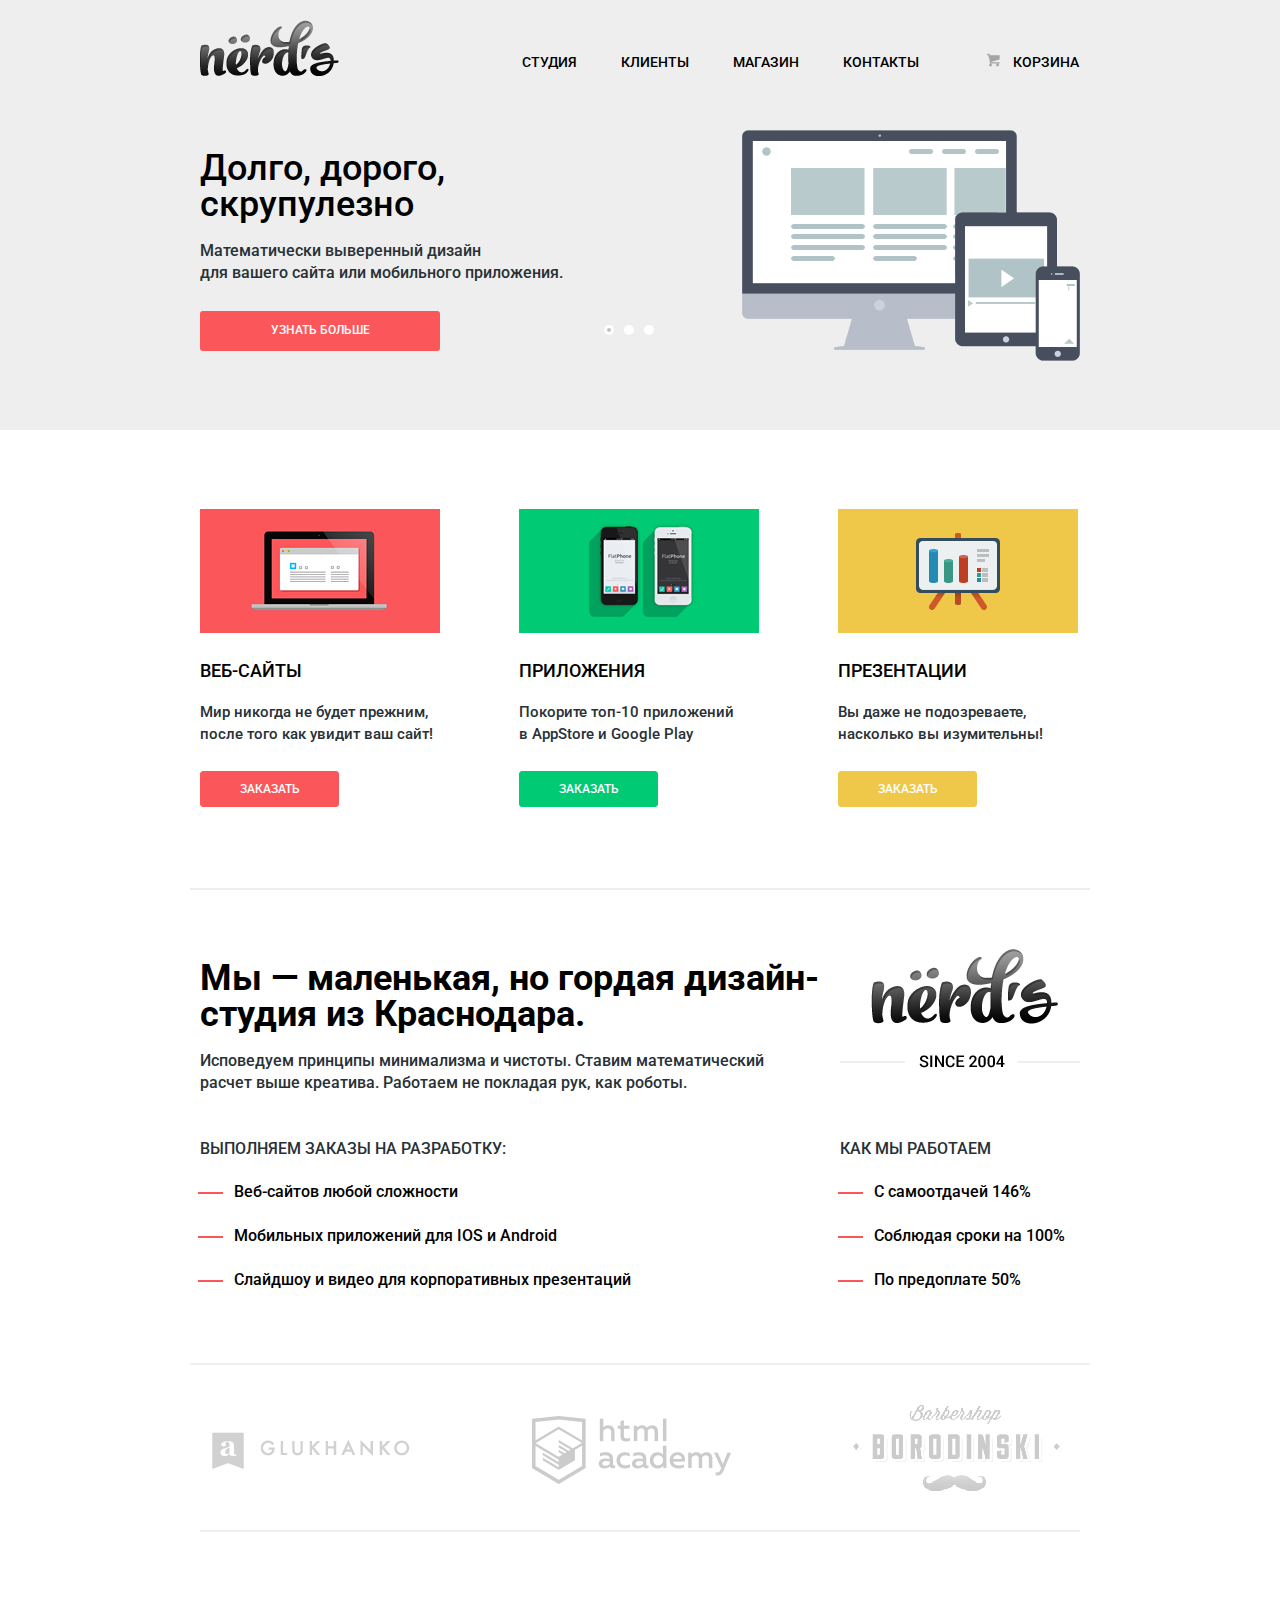
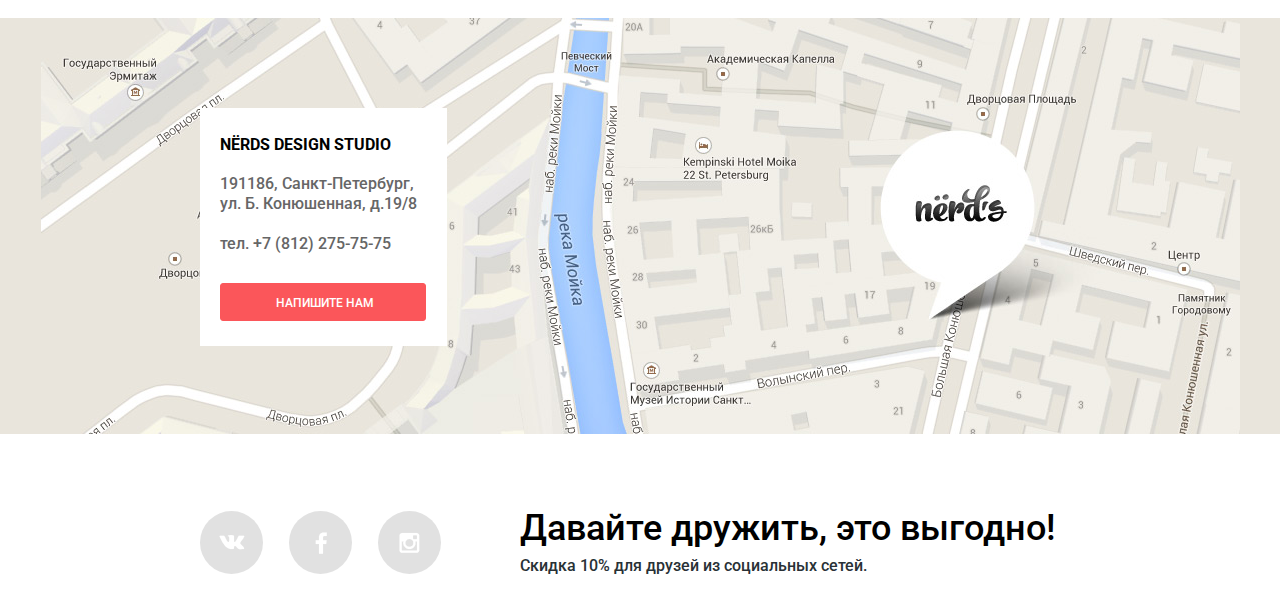
==== commit 154ee74a: "update page" ====
--- a/index.html
+++ b/index.html
@@ -2,272 +2,192 @@
 <html lang="ru">
   <head>
     <meta charset="utf-8">
-    <title>Gllacy Shop</title>
-    <link href="https://fonts.googleapis.com/css?family=Roboto:700,900,500&subset=latin,cyrillic" rel="stylesheet" type="text/css">
+    <title>HTML Academy: Нёрдс</title>
+    <link href='https://fonts.googleapis.com/css?family=Roboto:500,400&subset=latin,cyrillic' rel='stylesheet' type='text/css'>
     <link rel="stylesheet" href="css/normalize.css">
-    <link rel="stylesheet" href="css/style.css">
+    <link rel="stylesheet" href="css/style.min.css">
   </head>
   <body>
-    <input type="radio" id="btn-1" name="toggle" checked>
-    <input type="radio" id="btn-2" name="toggle">
-    <input type="radio" id="btn-3" name="toggle">
-    <div class="site-wrapper">
-      <div class="content-wrapper">
-        <header class="main-header clearfix">
-          <img class="header-logo" src="img/main-logo.svg" alt="Gllacy Shop" width="154" height="64">
-          <nav class="main-navigation">
-            <ul class="topmenu">
-              <li>
-                <a href="catalog.html">Каталог</a>
-                <ul class="submenu">
-                  <li>
-                    <a href="#">Новинки</a>
-                  </li>
-                  <li>
-                    <a href="catalog.html">Сливочное</a>
-                  </li>
-                  <li>
-                    <a href="#">Щербеты</a>
-                  </li>
-                  <li>
-                    <a href="#">Фруктовый лед</a>
-                  </li>
-                  <li>
-                    <a href="#">Мелорин</a>
-                  </li>
-                </ul>
-              </li>
-              <li>
-                <a href="#">Доставка и оплата</a>
-              </li>
-              <li>
-                <a href="#">О Компании</a>
-              </li>
-            </ul>
-          </nav>
-          <div class="user-block-wrapper">
-            <div class="user-block">
-              <div class="user-block1">
-                <a class="user-block-item search" href="#">Поиск</a>
-                <div class="search-field">
-                  <form action="#" method="post">
-                    <input type="text" name="search" placeholder="Что ищем?">
-                </form>
-                </div>
-              </div>
-              <div class="user-block2 clearfix">
-                <a class="user-block-item login" href="#">Вход</a>
-                <div class="login-field">
-                  <form action="#" method="post">
-                    <input type="text" name="login" placeholder="Электронная почта">
-                    <input type="password" name="password" placeholder="Пароль">
-                  </form>
-                  <div class="login-btn">
-                    <a class="login-btn-enter" href="#">Войти</a>
-                  </div>
-                  <div class="login-links">
-                    <a href="#">Забыли пароль?</a>
-                    <a href="#">Новая регистрация</a>
-                  </div>
-                </div>
-              </div>
-              <div class="user-block3">
-                <a class="user-block-item cart" href="#">Пусто</a>
-                <div class="cart-field clearfix">
-                  <table>
-                    <tr>
-                      <td class="cell-1">
-                        <button type="button">Удалить</button>
-                      </td>
-                      <td class="cell-2">
-                        <img src="img/1.jpg" alt="Мороженое" width="33" height="33">
-                      </td>
-                      <td class="cell-3">Пломбир с апельсиновым джемом</td>
-                      <td class="cell-4">1,5 кг <span>х 200 руб.</span></td>
-                      <td class="cell-5">300 руб.</td>
-                    </tr>
-                    <tr>
-                      <td>
-                        <button type="button">Удалить</button>
-                      </td>
-                      <td>
-                        <img src="img/3.jpg" alt="Мороженое" width="33" height="33">
-                      </td>
-                      <td>Клубничный пломбир с присыпкой из белого шоколада</td>
-                      <td>1,5 кг <span>х 300 руб.</span></td>
-                      <td>450 руб.</td>
-                    </tr>
-                  </table>
-                  <p>Итого: 750 руб.</p>
-                  <a class="cart-btn" href="#">Оформить заказ</a>
-                </div>
-              </div>
-            </div>
-            <div class="header-contacts">
-              <p>с 10 до 20, ежедневно<p>
-              <div>8 812 450-25-25</div>
-            </div>
-          </div>
-        </header>
+    <header class="main-header">
+      <div class="container clearfix">
+        <div class="main-logo">
+          <img src="img/main-logo.png" width="139" height="56" alt="Студия Nerds">
+        </div>
+        <nav class="main-navigation">
+          <ul class="main-navigation-list">
+            <li>
+              <a href="#">Студия</a>
+            </li>
+            <li>
+              <a href="#">Клиенты</a>
+            </li>
+            <li>
+              <a href="./catalog.html">Магазин</a>
+            </li>
+            <li>
+              <a href="#">Контакты</a>
+            </li>
+          </ul>
+        </nav>
+        <div class="cart">
+          <a class="icon-basket" href="#">Корзина
+          </a>
+        </div>
+      </div>
+      <div class="container">
         <div class="slider">
-          <div class="slide" id="slide1">
-            <div class="slide-title">Крем-брюле и пломбир с малиновым джемом</div>
-            <a class="slide-btn" href="#">Давайте оба!</a>
-          </div>
-          <div class="slide" id="slide2">
-            <div class="slide-title">Шоколадный пломбир и лимонный сорбет</div>
-            <a class="slide-btn" href="#">Давайте оба!</a>
-          </div>
-          <div class="slide" id="slide3">
-            <div class="slide-title">Пломбир с помадкой и клубничный щербет</div>
-            <a class="slide-btn" href="#">Давайте оба!</a>
-          </div>
+          <input type="radio" id="btn-1" name="toggle" checked>
+          <input type="radio" id="btn-2" name="toggle">
+          <input type="radio" id="btn-3" name="toggle">
           <div class="slider-controls">
             <label for="btn-1"></label>
             <label for="btn-2"></label>
             <label for="btn-3"></label>
           </div>
-        </div>
-        <main class="main-content">
-          <section class="goods">
-            <div class="action clearfix">
-              <div class="action-item background-raspberry">
-                <h2 class="action-header">Малинка даром!</h2>
-                <p class="action-paragraph">При покупке 2кг любого фруктового мороженого, добавим<br>в ваш заказ банку малинового варенья бесплатно.</p>
-                <a class="action-btn" href="#">Хочу варенье!</a>
-              </div>
-              <div class="action-item background-chocolate">
-                <h2 class="action-header">Шоколадки даром!</h2>
-                <p class="action-paragraph">При покупке 2кг пломбира, добавим в ваш заказ упаковку вкуснейшей шоколадной присыпки совершенно бесплатно.</p>
-                <a class="action-btn1" href="#">Хочу шоколадки!</a>
+          <div class="slides">
+            <div class="slide">
+              <div class="slide-text">
+                <div class="slide-title">Долго, дорого, скрупулезно
+                </div>
+                <p class="slide-paragraph">Математически выверенный дизайн<br>для вашего сайта или мобильного приложения.</p>
+                <a class="btn" href="#">Узнать больше</a>
               </div>
             </div>
-            <div class="ice-cream">
-              <div class="ice-cream-item">
-                <div class="ice-cream-hit">
-                  <img src="img/1.jpg" alt="Мороженое" width="267" height="267">
-                  <p class="ice-cream-paragraph"><span>310&#8381;</span>/кг</p>
-                </div>
-                <div class="ice-cream-links">
-                  <a href="#">Сливочное с апельсиновым джемом и цитрусовой стружкой</a>
-                  <a class="btn btn-hidden" href="#">Быстрый просмотр</a>
-                </div>
-              </div>
-              <div class="ice-cream-item">
-                <div class="ice-cream-hit">
-                  <img src="img/2.jpg" alt="Мороженое" width="267" height="267">
-                  <p class="ice-cream-paragraph"><span>380&#8381;</span>/кг</p>
-                </div>
-                <div class="ice-cream-links">
-                  <a href="#">Сливочно-кофейное с кусочками шоколада</a>
-                  <a class="btn btn-hidden" href="#">Быстрый просмотр</a>
-                </div>
-              </div>
-              <div class="ice-cream-item">
-                <div class="ice-cream-hit">
-                  <img src="img/3.jpg" alt="Мороженое" width="267" height="267">
-                  <p class="ice-cream-paragraph"><span>355&#8381;</span>/кг</p>
-                </div>
-                <div class="ice-cream-links">
-                  <a href="#">Сливочно-клубничное с присыпкой из белого шоколада</a>
-                  <a class="btn btn-hidden" href="#">Быстрый просмотр</a>
-                </div>
-              </div>
-              <div class="ice-cream-item">
-                <div  class="ice-cream-hit">
-                  <img src="img/4.jpg" alt="Мороженое" width="267" height="267">
-                  <p class="ice-cream-paragraph"><span>415&#8381;</span>/кг</p>
-                </div>
-                <div class="ice-cream-links">
-                  <a href="#">Сливочное крем-брюле с карамельной подливкой</a>
-                  <a class="btn btn-hidden" href="#">Быстрый просмотр</a>
-                </div>
+            <div class="slide">
+              <div class="slide-text">
+                <div class="slide-title">Любите ли вы математику, как любим ее мы?</div>
+                <p class="slide-paragraph">Нашим дизайнерам мы удаляем нейроны, ответственные<br> за креатив, чтобы дать им возможность все просчитать</p>
+                <a class="btn" href="#">Узнать больше</a>
               </div>
             </div>
-          </section>
-          <div class="about clearfix">
-            <h3 class="about-header">Магазин Глейси&ensp;&#8212; это онлайн и офлайн магазин по продаже мороженого собственного производства на развес</h3>
-            <div class="article article-ice-cream">
-              <p>Все наше мороженое изготавливается на собственном производстве, с использованием современного оборудования и проверенных временем технологий.</p>
-            </div>
-            <div class="article article-cow">
-              <p>Закупка ингридиентов производится только у проверенных фермерских хозяйств и компаний, с которыми нас связывает долговременное сотрудничество.</p>
-            </div>
-            <div class="article article-leaf">
-              <p>Для приготовления мороженого используются настоящие сливки и молоко высочайшего качества. Все дополнительные ингридиенты и добавки произведены из натурального, экологически чистого сырья.</p>
-            </div>
-            <div class="article article-thermometer">
-              <p>Доставка нашего мороженого до заказчиков осуществляется в специальном термопаке, которая не дает мороженому растаять в пути и позволяет ему сохранить свой превосходный вкус.</p>
-            </div>
-          </div>
-          <div class="news clearfix">
-            <div class="news-blog">
-              <p>Новое в нашем блоге</p>
-              <a href="#"><h3 class="news-header">10&ensp;способов сервировки<br>фруктовых щербетов<br>к столу</h3></a>
-            </div>
-            <div class="news-subscription">
-              <div class="news-subscription-bg">
-                <p>Подпишитесь на нашу сладкую рассылку и будете всегда в курсе всего самого вкусного, что у нас происходит. Обещаем не спамить<br>и не слать всякой не нужной ерунды. Честно =)</p>
-                <form action="https://echo.htmlacademy.ru" method="post">
-                  <input type="text" name="mail" placeholder="Электронная почта">
-                  <button class="form-btn" type="submit"> Отправить</button>
-                </form>
+            <div class="slide">
+              <div class="slide-text">
+                <div class="slide-title">Только наркотики,<br>только хардкор!</div>
+                <p class="slide-paragraph">Все дизайнерские решения в нашей компании принимаются<br>
+    только под воздействием качественных галлюциногенов</p>
+                <a class="btn" href="#">Узнать больше</a>
               </div>
             </div>
           </div>
-        </main>
-        <div class="map">
-          <!-- Карта Google -->
-          <!-- TODO: Как приделать маркер с мороженым к карте Google? -->
-          <div class="map-contacts">
-            <p class="map-contacts-normal">Адрес главного офиса и<br>офлайн магазина:</p>
-            <div class="map-contacts-bold">ул. Большая Конюшенная<br>19/8, Санкт-Петербург</div>
-            <p class="map-contacts-normal">Для заказов по телефону:</p>
-            <div class="map-contacts-phone">8 812 450-25-25</div>
-            <p class="map-contacts-normal">(с 10 до 20 ежедневно)</p>
-            <a class="contacts-btn" href="#">Форма обратной связи</a>
+        </div>
+      </div>
+    </header>
+    <main class="index-main">
+      <section class="features container clearfix">
+        <div class="features-item">
+          <img src="img/websites.png" width="240" height="124" alt="Веб-сайты" class="features-logo">
+          <h2 class="features-name">Веб-сайты</h2>
+          <p class="features-paragraph">
+            Мир никогда не будет прежним,
+            после того как увидит ваш сайт!
+          </p>
+          <a href="#" class="btn btn-red">Заказать</a>
+        </div>
+        <div class="features-item">
+          <img src="img/apps.png" width="240" height="124" alt="Приложения" class="features-logo">
+          <h2 class="features-name">Приложения</h2>
+          <p class="features-paragraph">
+            Покорите топ-10 приложений<br>
+            в AppStore и Google Play
+          </p>
+          <a href="#" class="btn btn-green">Заказать</a>
+        </div>
+        <div class="features-item">
+          <img src="img/presentations.png" width="240" height="124" alt="Презентации" class="features-logo">
+          <h2 class="features-name">Презентации</h2>
+          <p class="features-paragraph">
+            Вы даже не подозреваете,
+            насколько вы изумительны!
+          </p>
+          <a href="#" class="btn btn-yellow">Заказать</a>
+        </div>
+      </section>
+      <section class="about container clearfix">
+        <div class="about-left">
+          <h1 class="studio">
+            Мы — маленькая, но гордая
+            дизайн-студия из Краснодара.
+          </h1>
+          <p class="studio-paragraph">
+            Исповедуем принципы минимализма и чистоты. Ставим математический<br>
+            расчет выше креатива. Работаем не покладая рук, как роботы.
+          </p>
+          <p class="studio-paragraph-up">Выполняем заказы на разработку:</p>
+          <ul class="studio-list">
+            <li class="studio-list-item">Веб-сайтов любой сложности</li>
+            <li class="studio-list-item">Мобильных приложений для IOS и Android</li>
+            <li class="studio-list-item">Слайдшоу и видео для корпоративных презентаций</li>
+          </ul>
+        </div>
+        <div class="about-right">
+          <div class="logo">
+            <img src="img/second-logo.png" width="240" height="119" alt="Студия Nerds">
+          </div>
+          <p class="studio-paragraph-up">Как мы работаем</p>
+          <ul class="studio-list">
+            <li class="studio-list-item">С самоотдачей 146%</li>
+            <li class="studio-list-item">Соблюдая сроки на 100%</li>
+            <li class="studio-list-item">По предоплате 50%</li>
+          </ul>
+        </div>
+      </section>
+      <div class="portfolio container clearfix">
+        <a href="#" class="portfolio-item">
+          <img src="img/glukhanko.png" width="198" height="37" alt="Glukhanko">
+        </a>
+        <a href="#" class="portfolio-item">
+          <img src="img/html-academy.png" width="199" height="68" alt="HTML Academy">
+        </a>
+        <a href="#" class="portfolio-item">
+          <img src="img/borodinski.png" width="209" height="90" alt="Barbershop Borodinski">
+        </a>
+      </div>
+    </main>
+    <footer class="main-footer">
+      <div class="map">
+        <iframe src="https://www.google.com/maps/embed?pb=!1m18!1m12!1m3!1d1998.5989424124054!2d30.320894616195037!3d59.9387968690478!2m3!1f0!2f0!3f0!3m2!1i1024!2i768!4f13.1!3m3!1m2!1s0x4696310fca5ba729%3A0xea9c53d4493c879f!2z0JHQvtC70YzRiNCw0Y8g0JrQvtC90Y7RiNC10L3QvdCw0Y8g0YPQuy4sIDE5LCDQodCw0L3QutGCLdCf0LXRgtC10YDQsdGD0YDQsywgMTkxMTg2!5e0!3m2!1sru!2sru!4v1456318989151" allowfullscreen></iframe>
+        <div class="container clearfix">
+          <section class="map-contacts">
+            <b class="map-contacts-header">Nёrds Design Studio</b>
+            <p class="map-contacts-paragraph">
+              191186, Санкт-Петербург,<br>
+              ул. Б. Конюшенная, д.19/8
+            </p>
+            <p class="map-contacts-paragraph">тел. +7 (812) 275-75-75</p>
+            <a href="form.html" class="btn-contacts">Напишите нам</a>
+          </section>
+        </div>
+      </div>
+      <div class="container clearfix">
+        <div class="footer-social">
+          <a class="social-btn social-btn-vk" href="#">Вконтакте</a>
+          <a class="social-btn social-btn-fb" href="#">Фейсбук</a>
+          <a class="social-btn social-btn-inst" href="#">Инстаграм</a>
+        </div>
+        <div class="discont">
+            <p class="discont-paragraph1">Давайте дружить, это выгодно!</p>
+            <p class="discont-paragraph2">Скидка 10% для друзей из социальных сетей.</p>
+        </div>
+      </div>
+    </footer>
+    <div class="modal-window">
+      <button class="modal-window-close" type="button" title="Закрыть"></button>
+      <form class="modal-form" action="https://echo.htmlacademy.ru" method="post">
+        <div class="modal-text clearfix">
+          <div class="modal-text-name">
+            <label for="name">Ваше имя:</label>
+            <input type="text" name="name" id="name" placeholder="Представьтесь, пожалуйста">
+          </div>
+          <div class="modal-text-e-mail">
+            <label for="e-mail">Ваш e-mail:</label>
+            <input type="text" name="e-mail" id="e-mail" placeholder="Для отправки ответа">
           </div>
         </div>
-        <footer class="main-footer clearfix">
-          <div class="footer-social">
-            <ul>
-              <li>
-                <a class="social social-twitter" href="#">Twitter</a>
-              </li>
-              <li>
-                <a class="social social-instagram" href="#">Instagram</a>
-              </li>
-              <li>
-                <a class="social social-facebook" href="#">Facebook</a>
-              </li>
-              <li>
-                <a class="social social-vk" href="#">В Контакте</a>
-              </li>
-            </ul>
-          </div>
-          <div class="footer-documents">
-            <ul>
-              <li class="heart">
-                <a href="#">Для поставщиков</a>
-              </li>
-              <li>
-                <a href="#">Наши документы</a>
-              </li>
-              <li>
-                <a href="#">О производстве</a>
-              </li>
-              <li>
-                <a href="#">Экологические стандарты</a>
-              </li>
-            </ul>
-          </div>
-          <div class="footer-copyright">
-            <img src="img/htmlacademy-logo.png" alt="HTML Academy" width="108" height="37">
-            <p>Сделано в <a href="https://htmlacademy.ru/">HTML Academy</a> &#169;2016</p>
-          </div>
-        </footer>
-      </div>
+        <label for="feedback">Текст письма:</label>
+        <textarea name="feedback" id="feedback" placeholder="В свободной форме"></textarea>
+        <button class="btn-modal" type="submit">Отправить</button>
+      </form>
     </div>
-    <script src="js/scripts.js"></script>
+    <script src="js/scripts.min.js"></script>
   </body>
 </html>
--- a/css/style.min.css
+++ b/css/style.min.css
@@ -0,0 +1 @@
+body,html{margin:0;padding:0}body{font-size:16px;font-family:"Roboto","Arial",sans-serif;font-weight:500;font-style:normal;color:#000;background:#fff;min-width:900px}@font-face{font-weight:400;font-style:normal;font-family:"symbols-nerds";src:url("../fonts/symbols-nerds.woff") format("woff"),url("../fonts/symbols-nerds.woff2") format("woff2")}[class*=" icon-"]::before,[class^=icon-]::before{display:inline-block;vertical-align:top;width:1em;margin-right:.2em;margin-left:.2em;font-weight:400;line-height:1em;font-family:"symbols-nerds";text-align:center;text-transform:none;text-decoration:inherit;font-style:normal;font-variant:normal;speak:none}.icon-facebook::before{content:"\66"}.icon-twitter::before{content:"\74"}.icon-vk::before{content:"\76"}.icon-up-dir::before{content:"\25b2"}.icon-down-dir::before{content:"\25bc"}.icon-circle::before{content:"\25cb"}.icon-circle-dot::before{content:"\25cf"}.icon-check-off::before{content:"\2610"}.icon-check-on::before{content:"\2611"}.icon-instagramm::before{content:"📷"}h2{font-size:18px;line-height:30px;color:#000}.slider{position:relative;width:880px;min-height:310px;margin-top:33px}.slider input[type=radio]{position:absolute;opacity:0}.slider-controls{position:absolute;bottom:95px;left:49%;width:200px;height:10px;margin-left:-102px;text-align:center;z-index:1000}.slider-controls label{display:inline-block;vertical-align:top;width:4px;height:4px;margin:0 3px;background:#fff;border:3px solid #fff;border-radius:50%;cursor:pointer}#btn-1:checked~.slider-controls label[for=btn-1],#btn-2:checked~.slider-controls label[for=btn-2],#btn-3:checked~.slider-controls label[for=btn-3]{background:#c1c1c1}.slide{top:0;left:0;width:100%;height:100%;overflow:hidden}.slide-text{width:465px;padding:30px 0;color:#283136}.slide-title{font-size:36px;line-height:36px;color:#000;padding-bottom:2px}.slide-paragraph{line-height:22px}.slide .btn{display:block;width:240px;padding:10px 0;margin-top:27px;font-size:12px;color:#fff;text-transform:uppercase;text-align:center;text-decoration:none;background:#fb565a;border-radius:3px}.slide .btn:hover{background-color:#d6494d}.slide .btn:active{background-color:#b63538;box-shadow:inset 0 3px 0 0 #9b2d30}.slide:nth-child(1){background-color:#eee;background-image:url("../img/slider-1.png");background-repeat:no-repeat;background-position:100% 10px}.slide:nth-child(2),.slide:nth-child(3){background-color:#eee;background-repeat:no-repeat}.slide:nth-child(2){background-image:url("../img/slider-2.png");background-position:100% 10px}.slide:nth-child(3){background-image:url("../img/slider-3.png");background-position:100% 0}.slide{display:none}#btn-1:checked~.slides .slide:nth-child(1),#btn-2:checked~.slides .slide:nth-child(2),#btn-3:checked~.slides .slide:nth-child(3){display:block}.clearfix::after{content:"";display:table;clear:both}.main-header{background:#eee;padding-top:20px}.header-block{padding-bottom:35px}.container{width:880px;padding-left:10px;padding-right:10px;margin-left:auto;margin-right:auto}.main-logo{float:left;margin-right:102px}.main-logo,.main-logo img{width:139px;height:56px}.main-navigation{margin-top:17px;width:500px;float:left;text-align:right}.main-navigation-list{margin:0;padding:0;list-style:none;font-size:0}.main-navigation-list li{display:inline-block;vertical-align:top;font-size:14px;line-height:30px;font-weight:500;text-transform:uppercase}.main-navigation-list a{text-decoration:none;display:block;color:#000;padding:10px 22px}.main-navigation-list a:hover{color:#fb565a}.main-navigation-list a:active{color:#000;opacity:.4}.active-link::after{content:"";position:relative;top:-5px;left:0;display:block;height:2px;width:67px;background-color:#fb565a}a.disabled{pointer-events:none;cursor:default}.cart{width:100px;float:right;position:relative}.cart a{text-decoration:none;display:inline-block;vertical-align:top;font-size:14px;line-height:30px;font-weight:500;color:#000;text-transform:uppercase;padding:9px 9px 9px 33px;margin-top:18px}.cart a:hover{color:#fb565a}.cart a:active{color:#000;opacity:.4}.icon-basket::before{content:"\62";position:absolute;top:33px;left:1px;width:20px;height:20px;opacity:.3}.icon-basket:hover::before{opacity:1}.icon-basket:active::before{opacity:.15}.features{padding-top:79px;padding-bottom:81px;border-bottom:2px solid #eee}.features-item{width:240px;float:left;margin-right:79px;margin-bottom:0}.features-item:last-child{margin-right:0}.features-item img{width:240px;height:124px;margin-bottom:4px}.features-name{font-size:18px;line-height:30px;font-weight:500;text-transform:uppercase;color:#000}.features-paragraph{font-size:15px;line-height:22px;font-weight:500;color:#283136}.btn{display:block;width:137px;height:20px;color:#fff;text-decoration:none;font-size:12px;line-height:18px;text-transform:uppercase;text-align:center;padding-top:8px;padding-bottom:6px;margin-top:26px}.btn-red{background-color:#fb565a;border:1px solid #fb565a;border-radius:3px}.btn-red:hover{background-color:#d6494d;border:1px solid #d6494d}.btn-red:active{background-color:#b63538;border:1px solid #b63538;box-shadow:inset 0 3px 0 0 #9b2d30}.btn-green{background-color:#00ca74;border:1px solid #00ca74;border-radius:3px}.btn-green:hover{background-color:#01a25e;border:1px solid #01a25e}.btn-green:active{background-color:#009053;border:1px solid #009053;box-shadow:inset 0 3px 0 0 #007b47}.btn-yellow{background-color:#efc84a;border:1px solid #efc84a;border-radius:3px}.btn-yellow:hover{background-color:#d6ae2c;border:1px solid #d6ae2c}.btn-yellow:active{background-color:#c09b24;border:1px solid #c09b24;box-shadow:inset 0 3px 0 0 #a3841f}.about{padding-top:46px;padding-bottom:55px;border-bottom:2px solid #eee}.about-left{width:620px;float:left;margin-right:20px}.about-right{width:240px;float:left;margin-top:13px}.studio{font-size:36px;line-height:36px;margin-bottom:18px}.studio-paragraph,.studio-paragraph-up{font-size:16px;line-height:22px;color:#283136}.studio-paragraph{margin-bottom:44px}.studio-paragraph-up{text-transform:uppercase}.studio-list{padding:0;margin:0;list-style:none}.studio-list-item{font-size:16px;line-height:22px;padding-top:5px;padding-left:34px;margin-bottom:17px;position:relative}.studio-list-item::before{content:"";position:absolute;display:block;width:25px;height:2px;left:-2px;top:16px;background-color:#fb565a}.logo{margin-bottom:66px}.portfolio{border-bottom:2px solid #eee;font-size:0;padding:40px 0 35px;margin-bottom:86px}.portfolio-item{display:inline-block;vertical-align:middle;margin-right:110px;opacity:.2;padding-left:12px}.portfolio-item:active,.portfolio-item:hover{color:#231f20;opacity:1}.portfolio-item:last-child{margin-right:0}.map{background-color:#e9e5dc;background-image:url("../img/map.jpg");background-repeat:no-repeat;background-position:center;position:relative;font-size:0}.map iframe{width:100%;height:416px;border:0}.map-contacts{width:202px;background-color:#fff;padding:23px 25px 25px 20px;text-align:left;position:absolute;top:90px;left:50%;-webkit-transform:translateX(-440px);transform:translateX(-440px)}.map-contacts-header{font-size:16px;line-height:28px;text-transform:uppercase;color:#000}.map-contacts-paragraph{font-size:16px;line-height:20px;color:#666;display:block;padding-bottom:3px;margin-top:15px;margin-bottom:17px}.btn-contacts{display:block;width:196px;height:15px;color:#fff;text-decoration:none;font-size:12px;line-height:18px;text-transform:uppercase;text-align:center;background-color:#fb565a;border:1px solid #fb565a;border-radius:3px;padding:10px 2px 11px 6px;margin-top:26px}.btn-contacts:hover{background-color:#d6494d;border:1px solid #d6494d}.btn-contacts:active{background-color:#b63538;box-shadow:inset 0 3px 0 0 #9b2d30}.map-point{float:right;width:230px;margin-top:22px;margin-left:200px}.footer-social{width:300px;float:left;padding-top:30px;padding-bottom:30px;margin-top:30px;position:relative}.social-btn{display:inline-block;vertical-align:top;width:63px;height:63px;background-color:#e1e1e1;border-radius:50%;margin-top:17px;margin-right:22px;font-size:0}.social-btn:hover{background-color:#fb565a}.social-btn:last-child{margin-right:0}.social-btn:active{background-color:#d6494d;box-shadow:inset 0 3px 0 0 #b63e42}.social-btn-vk{background-image:url("../img/icon-vk.png")}.social-btn-fb,.social-btn-inst,.social-btn-vk{background-color:#e1e1e1;background-repeat:no-repeat;background-position:center}.social-btn-fb{background-image:url("../img/icon-facebook.png")}.social-btn-inst{background-image:url("../img/icon-instagramm.png")}.discont{width:560px;float:right;margin-top:39px}.discont-paragraph1{margin:0;font-size:36px;line-height:36px;padding:37px 0 9px;color:#000}.discont-paragraph2{padding:0;margin:0;font-size:16px;line-height:22px;color:#283136}.catalog-header{padding-top:30px}.description-header{width:700px;margin:17px auto 40px;padding-bottom:45px;text-align:center;font-size:40px;text-transform:uppercase}.choose{padding-top:74px}.menu{width:240px;float:left;margin-right:80px}.features-select1{padding-left:0;border:0;margin-bottom:34px}.features-select2{margin-bottom:14px}.features-select2,.features-select3{padding-left:0;border:0}legend{font-size:18px;line-height:30px;text-transform:uppercase;margin-bottom:10px}input[type=radio]+label,label{font-size:16px;line-height:20px;color:#283136}input[type=radio]{display:none}input[type=radio]+label{display:block;margin-bottom:20px;padding-left:33px;position:relative;cursor:pointer}input[type=radio]+label:hover{color:#000}input[type=radio]+label::before{content:"\25cb";position:absolute;top:0;left:0;color:#c1c1c1;font-size:28px;font-family:"symbols-nerds"}input[type=radio]+label:hover::before{color:#b5b5b5}input[type=radio]:checked+label::before{content:"\25cf"}input[type=radio]:disabled+label{opacity:.4}input[type=checkbox]{display:none}input[type=checkbox]+label{display:block;margin-bottom:20px;line-height:20px;padding-left:33px;position:relative;cursor:pointer}input[type=checkbox]+label:hover{color:#000}input[type=checkbox]+label::before{content:"\2610";position:absolute;top:0;left:0;color:#c1c1c1;font-size:28px;font-family:"symbols-nerds"}input[type=checkbox]+label:hover::before{color:#b5b5b5}input[type=checkbox]:checked+label::before{content:"\2611"}input[type=checkbox]:disabled+label{opacity:.4}.form-btn{background-color:#f1f1f1;width:155px;height:38px;font-size:12px;line-height:18px;color:#000;text-transform:uppercase;border:1px solid #f1f1f1;border-radius:3px;margin-top:26px;padding-left:9px;outline:none}.form-btn:hover{background-color:#e5e5e5;border:1px solid #e5e5e5}.form-btn:active{background-color:#d5d5d5;border:1px solid #d5d5d5;box-shadow:inset 0 3px 0 0 #b5b5b5}.shop{width:560px;float:left}.sort{margin-bottom:35px}.second-navigation-list{padding-left:0;margin-top:0}.second-navigation-list li{list-style:none;display:inline-block;vertical-align:top;margin:0;padding:0}.second-navigation-list a{margin:0 20px}.btn-sort{text-decoration:none;font-size:12px;line-height:18px;color:#000;opacity:.3;text-transform:uppercase;border-bottom:1px dotted #00ca74}.btn-sort:hover{opacity:1;border-bottom:1px solid #00ca74}.btn-sort:active{opacity:1;border-bottom:0}.span-sort{text-decoration:none;font-size:12px;line-height:18px;text-transform:uppercase;margin-right:14px}.sort-list-1{width:460px;float:left}.sort-list-2{width:80px;float:right;position:relative}.icon-down-dir{color:#00ca74}.icon-down-dir,.icon-up-dir{width:10px;display:inline-block;vertical-align:top;text-decoration:none;font-family:"symbols-nerds";font-size:23px;line-height:20px}.icon-down-dir::before,.icon-up-dir::before{width:0;margin-left:0}.icon-down-dir{margin-left:54px}.icon-down-dir:hover{color:#c1c1c1}.icon-down-dir:active{color:#000}.icon-up-dir,.icon-up-dir:hover{color:#c1c1c1}.icon-up-dir:active{color:#000}.catalog-item{width:240px;float:left;margin-right:80px;margin-bottom:106px;position:relative}.catalog-item::before{content:"";position:absolute;display:block;width:240px;height:30px;top:-30px;background-color:#f1f1f1;background-image:url("../img/browser-dark.png");opacity:.1}.catalog-item:hover::before{opacity:1}.catalog-item:nth-child(2n){margin-right:0}.catalog-item:nth-child(5),.catalog-item:nth-child(6){margin-bottom:0}.catalog-buy{background-color:#fff;height:140px;left:20px;padding:33px 20px 28px;position:absolute;text-align:center;top:20px;width:160px}.btn-buy,.catalog-buy .catalog-buy-header{display:block;text-decoration:none;font-size:18px;text-transform:uppercase}.catalog-buy .catalog-buy-header{min-height:35px;color:#000;line-height:24px}.catalog-buy p{font-size:14px;line-height:18px;margin:0;padding:0}.btn-buy{width:137px;height:20px;color:#fff;line-height:18px;text-align:center;padding-top:8px;padding-bottom:6px;margin-top:29px;margin-left:11px;background-color:#fb565a;border:1px solid #fb565a;border-radius:3px}.btn-buy:hover{background-color:#d6494d;border:1px solid #d6494d}.btn-buy:active{background-color:#b63538;border:1px solid #b63538;box-shadow:inset 0 3px 0 0 #9b2d30}.catalog-buy{display:none}.catalog-item:hover .catalog-buy{display:block}.pages{width:300px;float:left;margin-top:77px;margin-bottom:79px}.pages-btn{display:inline-block;vertical-align:top;width:35px;height:19px;background-color:#f1f1f1;text-decoration:none;text-transform:uppercase;text-align:center;padding-top:8px;padding-bottom:8px;color:#000;font-size:12px;line-height:18px;border:1px solid #f1f1f1;border-radius:3px;margin-right:7px}.pages-btn:last-child{width:140px}.pages .active{background-color:#fff;border:1px solid #f1f1f1;border-radius:3px}.pages-btn:hover:nth-child(n+2){background-color:#e5e5e5;border:1px solid #e5e5e5}.pages-btn:active:nth-child(n+2){background-color:#d5d5d5;border:1px solid #d5d5d5;box-shadow:inset 0 3px 0 0 #b5b5b5}main{background:#fff}.range-filter{width:240px}.range-controls{position:relative;height:41px;padding-top:39px;padding-right:20px;padding-left:20px;margin-bottom:13px;border-radius:5px;background:#f1f1f1}.range-controls .scale{height:2px;background:#d7dcde}.range-controls .bar{width:70%;height:2px;background:#00ca74}.range-controls .toggle{position:absolute;top:28px;left:0;width:4px;height:4px;cursor:pointer;border:8px solid #fff;border-radius:50%;background:#ababab;box-shadow:0 2px 1px 0 #cfcfcf}.range-controls .toggle-min{left:18px}.range-controls .toggle-max{left:158px}.price-controls{font-size:0;margin-right:1px;margin-bottom:2px}.price-controls label{font-size:16px;display:inline-block;vertical-align:top;width:50%}.max-price{text-align:right}.price-controls input{font-family:"Roboto","Arial",sans-serif;font-size:16px;width:60px;margin-left:10px;padding:8px 10px;text-align:center;color:#283136;border:none;border-radius:5px;outline:none;background:#f1f1f1}@-webkit-keyframes bounce{0%{-webkit-transform:translateX(-2000px);transform:translateX(-2000px)}70%{-webkit-transform:translateX(30px);transform:translateX(30px)}90%{-webkit-transform:translateX(-10px);transform:translateX(-10px)}to{-webkit-transform:translateX(0);transform:translateX(0)}}@keyframes bounce{0%{-webkit-transform:translateX(-2000px);transform:translateX(-2000px)}70%{-webkit-transform:translateX(30px);transform:translateX(30px)}90%{-webkit-transform:translateX(-10px);transform:translateX(-10px)}to{-webkit-transform:translateX(0);transform:translateX(0)}}.modal-window{background-color:#fff;top:1583px;box-shadow:0 20px 40px 0 rgba(0,0,0,.75);height:311px;left:50%;margin-left:-325px;padding:55px 90px 50px 80px;position:absolute;width:460px;display:none}.modal-window-show{display:block;-webkit-animation:bounce .6s;animation:bounce .6s}.modal-window-close{background-color:#fb565a;border:0;border-radius:50%;cursor:pointer;font-size:0;height:41px;outline:0;position:absolute;right:6px;top:6px;width:41px}.modal-window-close:hover{background-color:#d6494d}.modal-window-close:active{background-color:#b63538}.modal-window-close::after,.modal-window-close::before{background-color:#fff;content:"";height:5px;position:absolute;right:7px;top:18px;width:26px}.modal-window-close::before{-webkit-transform:rotate(45deg);transform:rotate(45deg)}.modal-window-close::after{-webkit-transform:rotate(-45deg);transform:rotate(-45deg)}.modal-text{margin-bottom:20px;width:460px}.modal-text-name{float:left;width:220px}.modal-text-e-mail{float:right;width:220px}.modal-form textarea{height:100px;margin-bottom:41px;padding-top:9px;width:440px;resize:none}.modal-form label{display:block;font-size:16px;line-height:18px;margin-bottom:9px}.btn-modal{display:block;width:100%;padding:10px 0;font-size:12px;color:#fff;text-transform:uppercase;text-align:center;text-decoration:none;background:#fb565a;border:1px solid #fb565a;border-radius:3px;outline:none}.btn-modal:hover{background-color:#d6494d}.btn-modal:active{background-color:#b63538;box-shadow:inset 0 3px 0 0 #9b2d30}.modal-form input[type=text],.modal-form textarea{border:2px solid #d7dcde;border-radius:2px;font-size:12px;line-height:18px;padding-left:7px;padding-right:7px;text-transform:uppercase}.modal-form input[type=text]:hover,.modal-form textarea:hover{border-color:#a2a9ac}.modal-form input[type=text]:focus,.modal-form textarea:focus{border-color:#56bffb}.modal-form input[type=text]{height:32px;width:201px}
